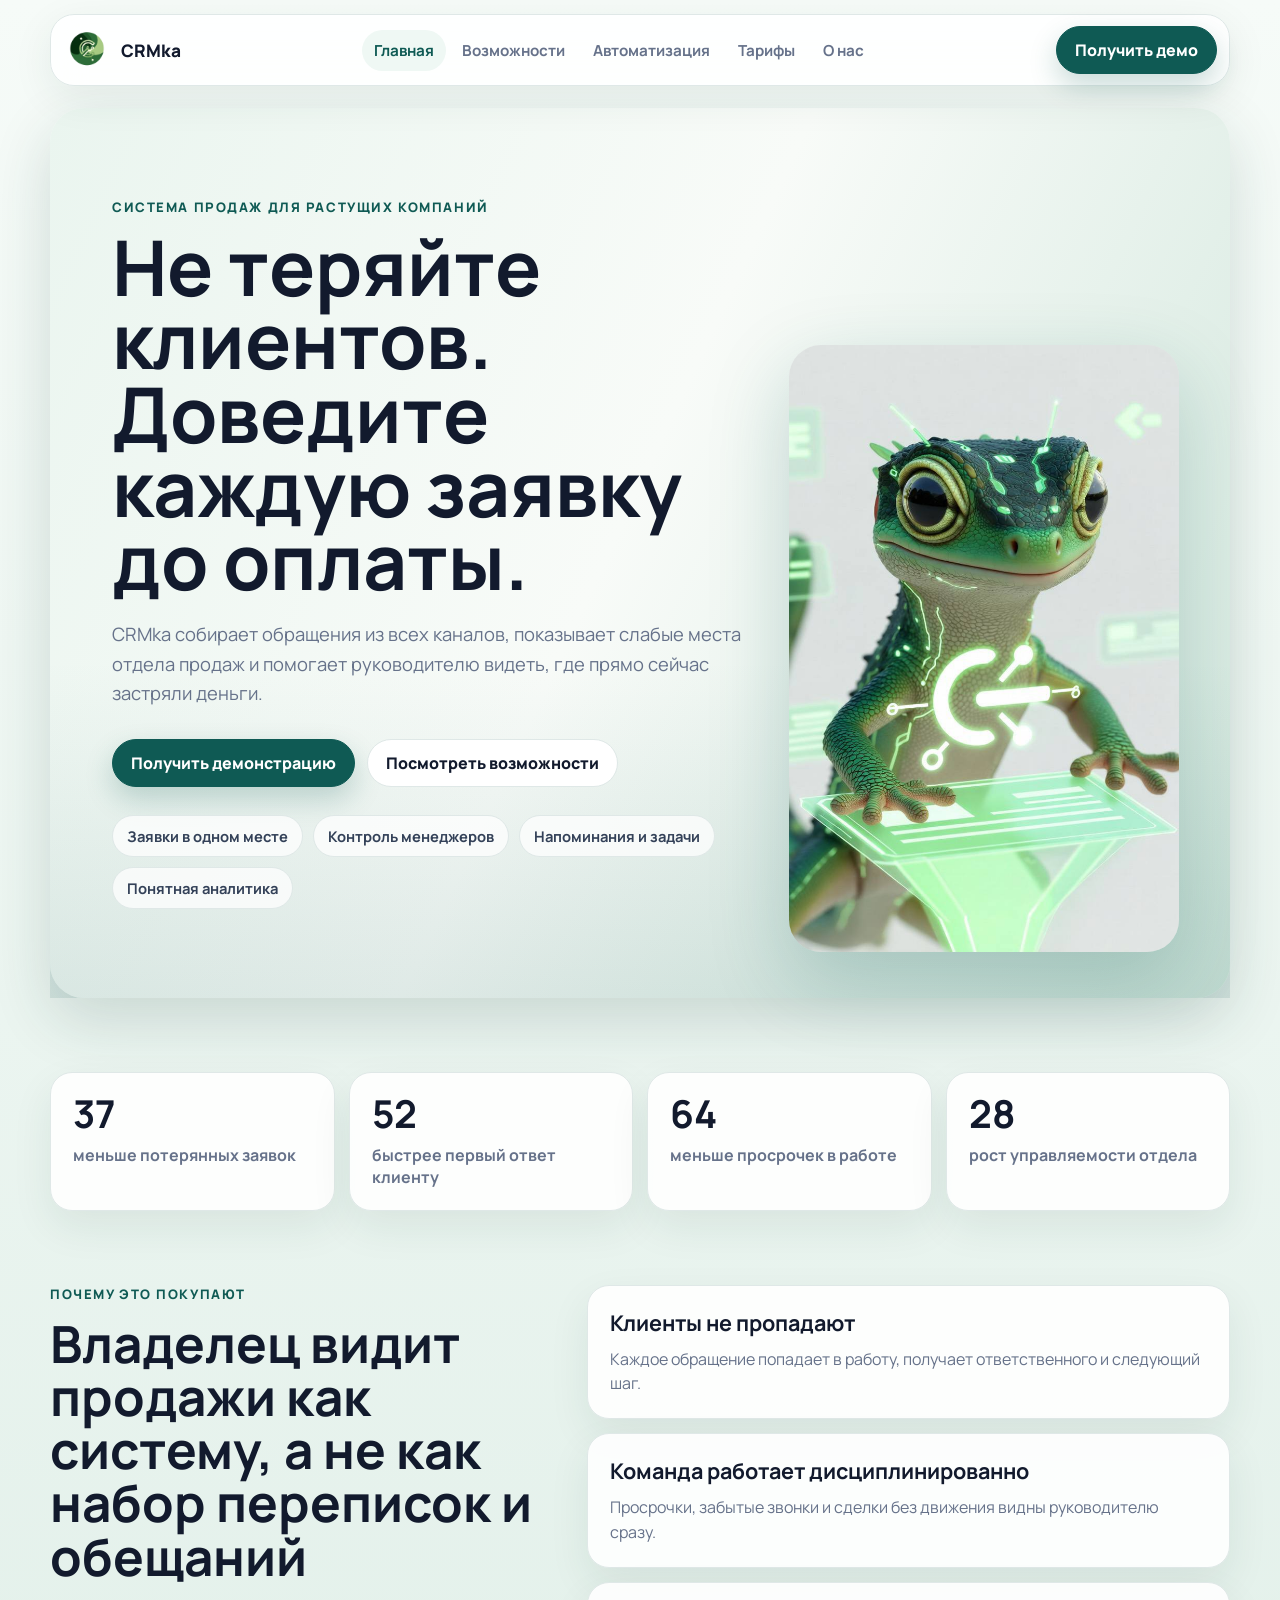
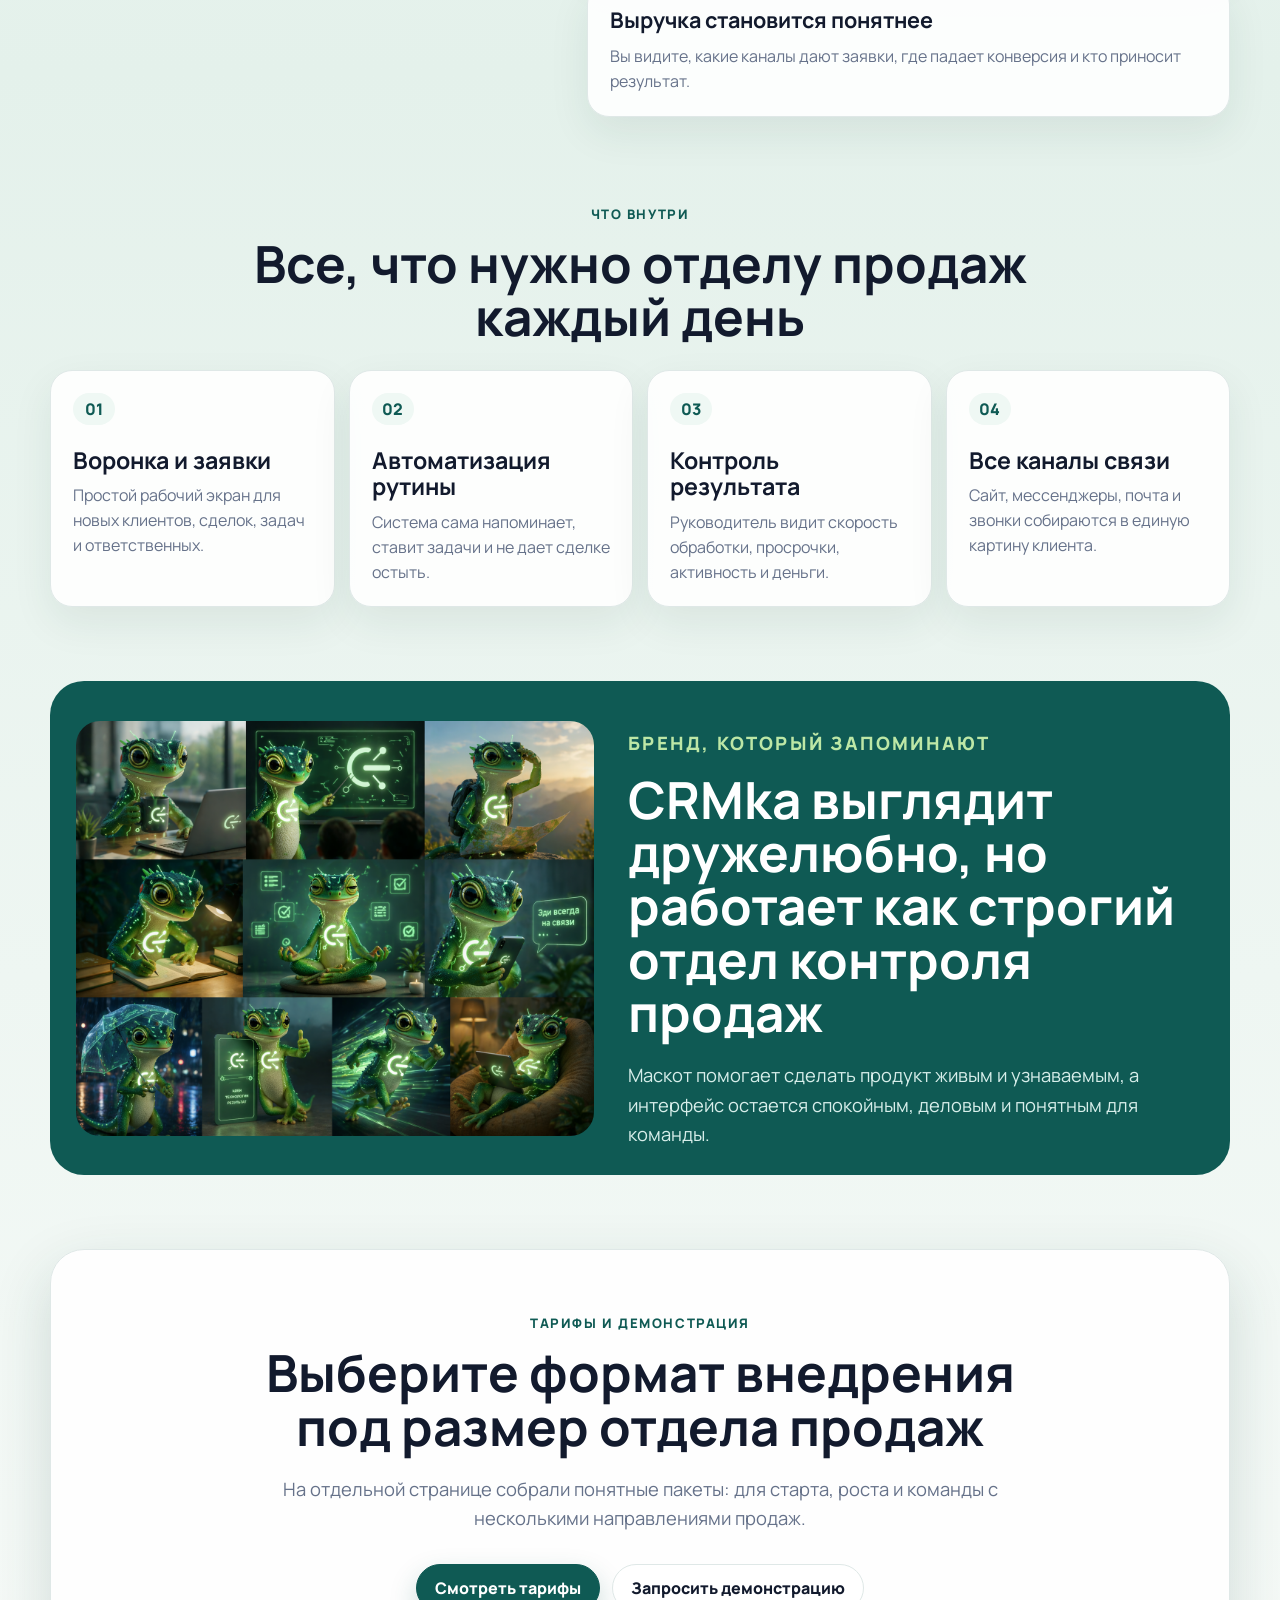
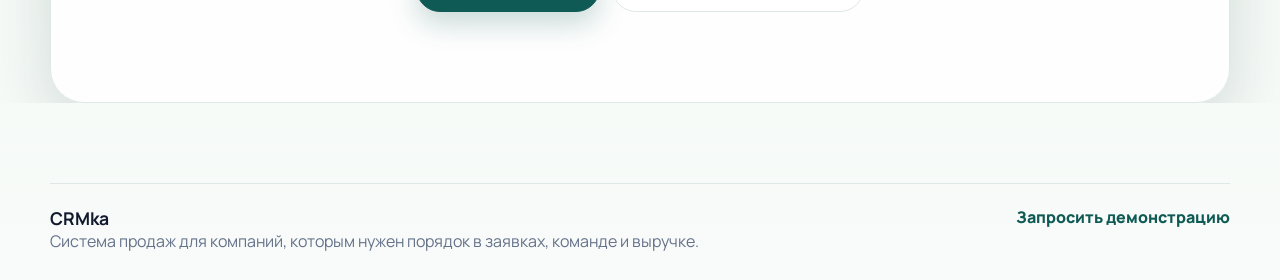
==== index.html @ f85ed43f "first commit" ====
<!doctype html>
<html lang="ru">
  <head>
    <meta charset="UTF-8" />
    <meta name="viewport" content="width=device-width, initial-scale=1.0" />
    <title>CRMka — система продаж, которая не дает терять клиентов</title>
    <meta name="description" content="Продающий сайт CRMka: заявки, воронка продаж, контроль менеджеров, автоматизация и аналитика для владельцев бизнеса." />
    <link rel="preconnect" href="https://fonts.googleapis.com" />
    <link rel="preconnect" href="https://fonts.gstatic.com" crossorigin />
    <link href="https://fonts.googleapis.com/css2?family=Manrope:wght@400;500;600;700;800&display=swap" rel="stylesheet" />
    <link rel="icon" href="favicon.ico" />
    <link rel="apple-touch-icon" href="apple-touch-icon.png" />
    <link rel="stylesheet" href="styles.css" />
  </head>
  <body>
    
<header class="site-header">
  <a class="brand" href="index.html" aria-label="CRMka">
    <img src="assets/logo-hq.png" alt="CRMka" />
    <span>CRMka</span>
  </a>
  <nav class="nav">
    <a class="active" href="index.html">Главная</a>
    <a class="" href="product.html">Возможности</a>
    <a class="" href="automation.html">Автоматизация</a>
    <a class="" href="prices.html">Тарифы</a>
    <a class="" href="about.html">О нас</a>
  </nav>
  <a class="header-cta" href="index.html#request">Получить демо</a>
</header>
    <main>
<section class="hero">
  <div class="hero-copy reveal">
    <p class="eyebrow">Система продаж для растущих компаний</p>
    <h1>Не теряйте клиентов. Доведите каждую заявку до оплаты.</h1>
    <p class="lead">CRMka собирает обращения из всех каналов, показывает слабые места отдела продаж и помогает руководителю видеть, где прямо сейчас застряли деньги.</p>
    <div class="hero-actions">
      <a class="btn primary" href="#request">Получить демонстрацию</a>
      <a class="btn" href="product.html">Посмотреть возможности</a>
    </div>
    <div class="hero-points">
      <span>Заявки в одном месте</span>
      <span>Контроль менеджеров</span>
      <span>Напоминания и задачи</span>
      <span>Понятная аналитика</span>
    </div>
  </div>
  <div class="hero-media reveal">
    <img class="mascot" src="assets/hero-mascot.jpg" alt="Маскот CRMka" />
  </div>
</section>

<section class="metrics reveal">
  <div><strong data-counter="37">0</strong><span>меньше потерянных заявок</span></div>
  <div><strong data-counter="52">0</strong><span>быстрее первый ответ клиенту</span></div>
  <div><strong data-counter="64">0</strong><span>меньше просрочек в работе</span></div>
  <div><strong data-counter="28">0</strong><span>рост управляемости отдела</span></div>
</section>

<section class="section split">
  <div class="section-title reveal">
    <p class="eyebrow">Почему это покупают</p>
    <h2>Владелец видит продажи как систему, а не как набор переписок и обещаний</h2>
  </div>
  <div class="benefit-list reveal">
    <article><b>Клиенты не пропадают</b><p>Каждое обращение попадает в работу, получает ответственного и следующий шаг.</p></article>
    <article><b>Команда работает дисциплинированно</b><p>Просрочки, забытые звонки и сделки без движения видны руководителю сразу.</p></article>
    <article><b>Выручка становится понятнее</b><p>Вы видите, какие каналы дают заявки, где падает конверсия и кто приносит результат.</p></article>
  </div>
</section>

<section class="section product-showcase">
  <div class="section-title center reveal">
    <p class="eyebrow">Что внутри</p>
    <h2>Все, что нужно отделу продаж каждый день</h2>
  </div>
  <div class="feature-grid">
    <a class="feature reveal" href="product.html"><span>01</span><h3>Воронка и заявки</h3><p>Простой рабочий экран для новых клиентов, сделок, задач и ответственных.</p></a>
    <a class="feature reveal" href="automation.html"><span>02</span><h3>Автоматизация рутины</h3><p>Система сама напоминает, ставит задачи и не дает сделке остыть.</p></a>
    <a class="feature reveal" href="product.html#control"><span>03</span><h3>Контроль результата</h3><p>Руководитель видит скорость обработки, просрочки, активность и деньги.</p></a>
    <a class="feature reveal" href="product.html#channels"><span>04</span><h3>Все каналы связи</h3><p>Сайт, мессенджеры, почта и звонки собираются в единую картину клиента.</p></a>
  </div>
</section>

<section class="section visual-band reveal">
  <img src="assets/mascot-grid-wide.png" alt="Маскот CRMka в разных сценариях" />
  <div>
    <p class="eyebrow">Бренд, который запоминают</p>
    <h2>CRMka выглядит дружелюбно, но работает как строгий отдел контроля продаж</h2>
    <p>Маскот помогает сделать продукт живым и узнаваемым, а интерфейс остается спокойным, деловым и понятным для команды.</p>
  </div>
</section>

<section class="section pricing-teaser" id="request">
  <div class="section-title center reveal">
    <p class="eyebrow">Тарифы и демонстрация</p>
    <h2>Выберите формат внедрения под размер отдела продаж</h2>
    <p class="section-lead">На отдельной странице собрали понятные пакеты: для старта, роста и команды с несколькими направлениями продаж.</p>
    <div class="hero-actions centered-actions">
      <a class="btn primary" href="prices.html">Смотреть тарифы</a>
      <a class="btn" href="mailto:demo@crmka.ru">Запросить демонстрацию</a>
    </div>
  </div>
</section></main>
    
<footer class="footer">
  <div>
    <strong>CRMka</strong>
    <span>Система продаж для компаний, которым нужен порядок в заявках, команде и выручке.</span>
  </div>
  <a href="index.html#request">Запросить демонстрацию</a>
</footer>
    <script src="script.js"></script>
  </body>
</html>
---- styles.css ----
:root {
  --ink: #121a2d;
  --muted: #66728a;
  --deep: #0f5a54;
  --deep-2: #174d49;
  --mint: #dcefe8;
  --mint-2: #eff8f4;
  --paper: #ffffff;
  --line: #dfe8e7;
  --green: #1fbf7a;
  --lime: #bde7a6;
  --amber: #ffb84d;
  --rose: #ffeff0;
  --shadow: 0 22px 60px rgba(27, 64, 58, 0.16);
}

* { box-sizing: border-box; }
html { scroll-behavior: smooth; }
body {
  margin: 0;
  font-family: "Manrope", sans-serif;
  color: var(--ink);
  background: linear-gradient(180deg, #f6fbf8 0%, #e4f1eb 48%, #f8fbf9 100%);
}

a { color: inherit; }

.site-header {
  position: sticky;
  top: 14px;
  z-index: 20;
  width: min(1180px, calc(100% - 32px));
  margin: 14px auto 0;
  min-height: 72px;
  display: flex;
  align-items: center;
  justify-content: space-between;
  gap: 18px;
  padding: 10px 12px;
  border: 1px solid var(--line);
  border-radius: 24px;
  background: rgba(255,255,255,.88);
  backdrop-filter: blur(16px);
  box-shadow: 0 12px 40px rgba(24, 60, 55, .08);
}

.brand {
  display: inline-flex;
  align-items: center;
  gap: 10px;
  text-decoration: none;
  font-weight: 800;
  font-size: 1.08rem;
}

.brand img {
  width: 48px;
  height: 48px;
  border-radius: 50%;
  object-fit: cover;
}

.nav {
  display: flex;
  gap: 4px;
  align-items: center;
}

.nav a {
  text-decoration: none;
  color: var(--muted);
  font-size: .95rem;
  font-weight: 700;
  padding: 10px 12px;
  border-radius: 999px;
}

.nav a:hover,
.nav a.active {
  color: var(--deep);
  background: var(--mint-2);
}

.header-cta,
.btn {
  display: inline-flex;
  min-height: 46px;
  align-items: center;
  justify-content: center;
  border-radius: 999px;
  padding: 12px 18px;
  text-decoration: none;
  font-weight: 800;
  border: 1px solid var(--line);
  background: var(--paper);
  transition: transform .18s ease, box-shadow .18s ease, background .18s ease;
}

.header-cta,
.btn.primary {
  background: var(--deep);
  color: #fff;
  border-color: var(--deep);
  box-shadow: 0 12px 28px rgba(15, 90, 84, .22);
}

.btn:hover,
.header-cta:hover { transform: translateY(-2px); }

main { overflow: hidden; }

.hero {
  position: relative;
  width: min(1180px, calc(100% - 32px));
  min-height: min(720px, calc(100vh - 120px));
  margin: 22px auto 0;
  padding: clamp(54px, 7vw, 92px) clamp(18px, 5vw, 62px);
  border-radius: 34px;
  background: linear-gradient(115deg, #eaf5ef 0%, #f8fbf8 48%, #d2e7dd 100%);
  box-shadow: var(--shadow);
  display: flex;
  align-items: center;
}

.hero::after {
  content: "";
  position: absolute;
  inset: auto 0 0 0;
  height: 38%;
  background: linear-gradient(0deg, rgba(15,90,84,.11), transparent);
  pointer-events: none;
}

.hero-copy {
  position: relative;
  z-index: 2;
  max-width: 650px;
}

.eyebrow {
  margin: 0 0 14px;
  color: var(--deep);
  font-size: .82rem;
  font-weight: 800;
  letter-spacing: .12em;
  text-transform: uppercase;
}

h1,
h2,
h3,
h4,
p { margin: 0; }

h1 {
  font-size: clamp(2.7rem, 6vw, 5.7rem);
  line-height: .96;
  letter-spacing: 0;
  max-width: 900px;
}

.lead,
.page-hero p,
.visual-band p,
.cta-panel p,
.section-lead {
  margin-top: 22px;
  color: var(--muted);
  font-size: 1.15rem;
  line-height: 1.6;
}

.hero-actions {
  margin-top: 30px;
  display: flex;
  gap: 12px;
  flex-wrap: wrap;
}

.hero-points {
  margin-top: 28px;
  display: flex;
  gap: 10px;
  flex-wrap: wrap;
}

.hero-points span,
.channels span {
  border-radius: 999px;
  border: 1px solid var(--line);
  background: rgba(255,255,255,.74);
  padding: 10px 14px;
  color: #334158;
  font-weight: 700;
  font-size: .92rem;
}

.hero-media {
  position: absolute;
  right: clamp(18px, 4vw, 70px);
  bottom: clamp(18px, 4vw, 46px);
  width: min(36vw, 390px);
  z-index: 1;
}

.mascot {
  width: 100%;
  display: block;
  aspect-ratio: 9 / 14;
  border-radius: 32px;
  object-fit: cover;
  object-position: center top;
  box-shadow: 0 28px 80px rgba(15, 90, 84, .22);
}

.section,
.metrics {
  width: min(1180px, calc(100% - 32px));
  margin: 74px auto 0;
}

.metrics {
  display: grid;
  grid-template-columns: repeat(4, minmax(0, 1fr));
  gap: 14px;
}

.metrics div,
.feature,
.price,
.benefit-list article,
.channels-panel {
  background: rgba(255,255,255,.9);
  border: 1px solid var(--line);
  border-radius: 22px;
  box-shadow: 0 16px 40px rgba(24, 60, 55, .08);
}

.metrics div { padding: 22px; }
.metrics strong { display: block; font-size: 2.4rem; line-height: 1; }
.metrics span { display: block; margin-top: 10px; color: var(--muted); font-weight: 700; }

.split {
  display: grid;
  grid-template-columns: .88fr 1.12fr;
  gap: 32px;
  align-items: start;
}

.section-title h2,
.cta-panel h2,
.page-hero h1,
.visual-band h2 {
  font-size: clamp(2rem, 4vw, 4rem);
  line-height: 1.04;
  letter-spacing: 0;
}

.center { text-align: center; max-width: 830px; margin: 0 auto 26px; }

.benefit-list { display: grid; gap: 14px; }
.benefit-list article { padding: 22px; }
.benefit-list b { font-size: 1.35rem; }
.benefit-list p,
.feature p,
.price p { margin-top: 10px; color: var(--muted); line-height: 1.56; }

.product-showcase { margin-top: 88px; }
.feature-grid {
  display: grid;
  grid-template-columns: repeat(4, minmax(0, 1fr));
  gap: 14px;
}

.feature {
  min-height: 230px;
  padding: 22px;
  text-decoration: none;
  color: var(--ink);
}

.feature span {
  display: inline-flex;
  min-width: 42px;
  height: 32px;
  align-items: center;
  justify-content: center;
  border-radius: 999px;
  background: var(--mint-2);
  color: var(--deep);
  font-weight: 800;
}

.feature h3 { margin-top: 22px; font-size: 1.45rem; line-height: 1.14; }

.visual-band {
  display: grid;
  grid-template-columns: .9fr 1fr;
  gap: 34px;
  align-items: center;
  padding: 26px;
  border-radius: 34px;
  background: var(--deep);
  color: #fff;
}

.visual-band img {
  width: 100%;
  border-radius: 24px;
  display: block;
}

.visual-band .eyebrow { color: var(--lime); }
.visual-band p { color: #d7eeea; }
.visual-band .btn { margin-top: 26px; }
.btn.light {
  background: #fff;
  color: var(--deep);
  border-color: #fff;
  box-shadow: none;
}

.price-grid {
  display: grid;
  grid-template-columns: repeat(3, minmax(0, 1fr));
  gap: 14px;
}

.price { padding: 24px; }
.price.main { border-color: var(--deep); box-shadow: 0 24px 64px rgba(15,90,84,.18); }
.price h3 { font-size: 1.8rem; }
.price strong { display: block; margin-top: 8px; color: var(--deep); }
.price ul {
  margin: 18px 0 0;
  padding: 0;
  list-style: none;
  display: grid;
  gap: 9px;
}
.price li {
  position: relative;
  padding-left: 24px;
  color: #334158;
  font-weight: 700;
}
.price li::before {
  content: "";
  position: absolute;
  left: 0;
  top: .55em;
  width: 10px;
  height: 10px;
  border-radius: 50%;
  background: var(--green);
}
.price .btn { margin-top: 22px; width: 100%; }

.page-hero {
  width: min(1180px, calc(100% - 32px));
  margin: 34px auto 0;
  padding: clamp(54px, 8vw, 100px) clamp(20px, 6vw, 74px);
  border-radius: 34px;
  background: linear-gradient(115deg, #f7fbf8 0%, #e6f3ed 100%);
  box-shadow: var(--shadow);
}

.page-hero h1 { max-width: 980px; }
.page-hero p { max-width: 760px; }
.about-hero {
  display: grid;
  grid-template-columns: 1.08fr .92fr;
  gap: 34px;
  align-items: center;
}
.about-hero img {
  width: 100%;
  border-radius: 26px;
  display: block;
}
.compact { grid-template-columns: repeat(2, minmax(0, 1fr)); }
.compact .feature { min-height: 220px; }

.channels {
  display: flex;
  flex-wrap: wrap;
  gap: 12px;
  justify-content: center;
}

.channels-panel {
  padding: clamp(26px, 5vw, 56px);
}

.pricing-teaser {
  padding: clamp(28px, 5vw, 64px);
  border-radius: 34px;
  background: rgba(255,255,255,.9);
  border: 1px solid var(--line);
  box-shadow: var(--shadow);
}

.centered-actions {
  justify-content: center;
}

.mascot-gallery {
  display: grid;
  grid-template-columns: 1.15fr .85fr;
  gap: 14px;
}

.mascot-gallery img {
  width: 100%;
  height: 100%;
  max-height: 520px;
  object-fit: cover;
  border-radius: 28px;
  display: block;
  box-shadow: var(--shadow);
}

.cta-panel {
  padding: clamp(30px, 6vw, 72px);
  border-radius: 34px;
  background: #fff;
  border: 1px solid var(--line);
  box-shadow: var(--shadow);
  text-align: center;
}

.cta-panel p { max-width: 760px; margin-left: auto; margin-right: auto; }
.cta-panel .btn { margin-top: 26px; }

.footer {
  width: min(1180px, calc(100% - 32px));
  margin: 80px auto 28px;
  padding-top: 22px;
  border-top: 1px solid var(--line);
  display: flex;
  justify-content: space-between;
  gap: 20px;
  color: var(--muted);
}

.footer strong { display: block; color: var(--ink); font-size: 1.1rem; }
.footer a { color: var(--deep); font-weight: 800; text-decoration: none; }

.reveal { opacity: 0; transform: translateY(18px); transition: opacity .55s ease, transform .55s ease; }
.reveal.visible { opacity: 1; transform: translateY(0); }

@media (max-width: 980px) {
  .site-header { align-items: flex-start; flex-wrap: wrap; }
  .nav { order: 3; width: 100%; overflow-x: auto; padding-bottom: 2px; }
  .nav a { white-space: nowrap; }
  .header-cta { margin-left: auto; }
  .hero { min-height: auto; padding-bottom: 460px; }
  .hero-media { width: min(70vw, 360px); right: 50%; transform: translateX(50%); bottom: 28px; }
  .metrics, .feature-grid, .price-grid, .compact { grid-template-columns: repeat(2, minmax(0, 1fr)); }
  .split, .visual-band, .about-hero, .mascot-gallery { grid-template-columns: 1fr; }
}

@media (max-width: 620px) {
  .site-header { width: calc(100% - 20px); top: 8px; margin-top: 8px; border-radius: 18px; }
  .brand span { display: none; }
  .header-cta { min-height: 40px; padding: 9px 12px; font-size: .88rem; }
  .hero, .section, .metrics, .page-hero, .footer { width: calc(100% - 20px); }
  .hero { margin-top: 12px; border-radius: 24px; padding: 38px 18px 430px; }
  h1 { font-size: 2.8rem; }
  .hero-media { width: min(78vw, 310px); right: 50%; transform: translateX(50%); bottom: 22px; }
  .metrics, .feature-grid, .price-grid, .compact { grid-template-columns: 1fr; }
  .section { margin-top: 54px; }
  .feature { min-height: auto; }
  .visual-band, .cta-panel, .page-hero, .pricing-teaser { border-radius: 24px; }
  .footer { flex-direction: column; }
}
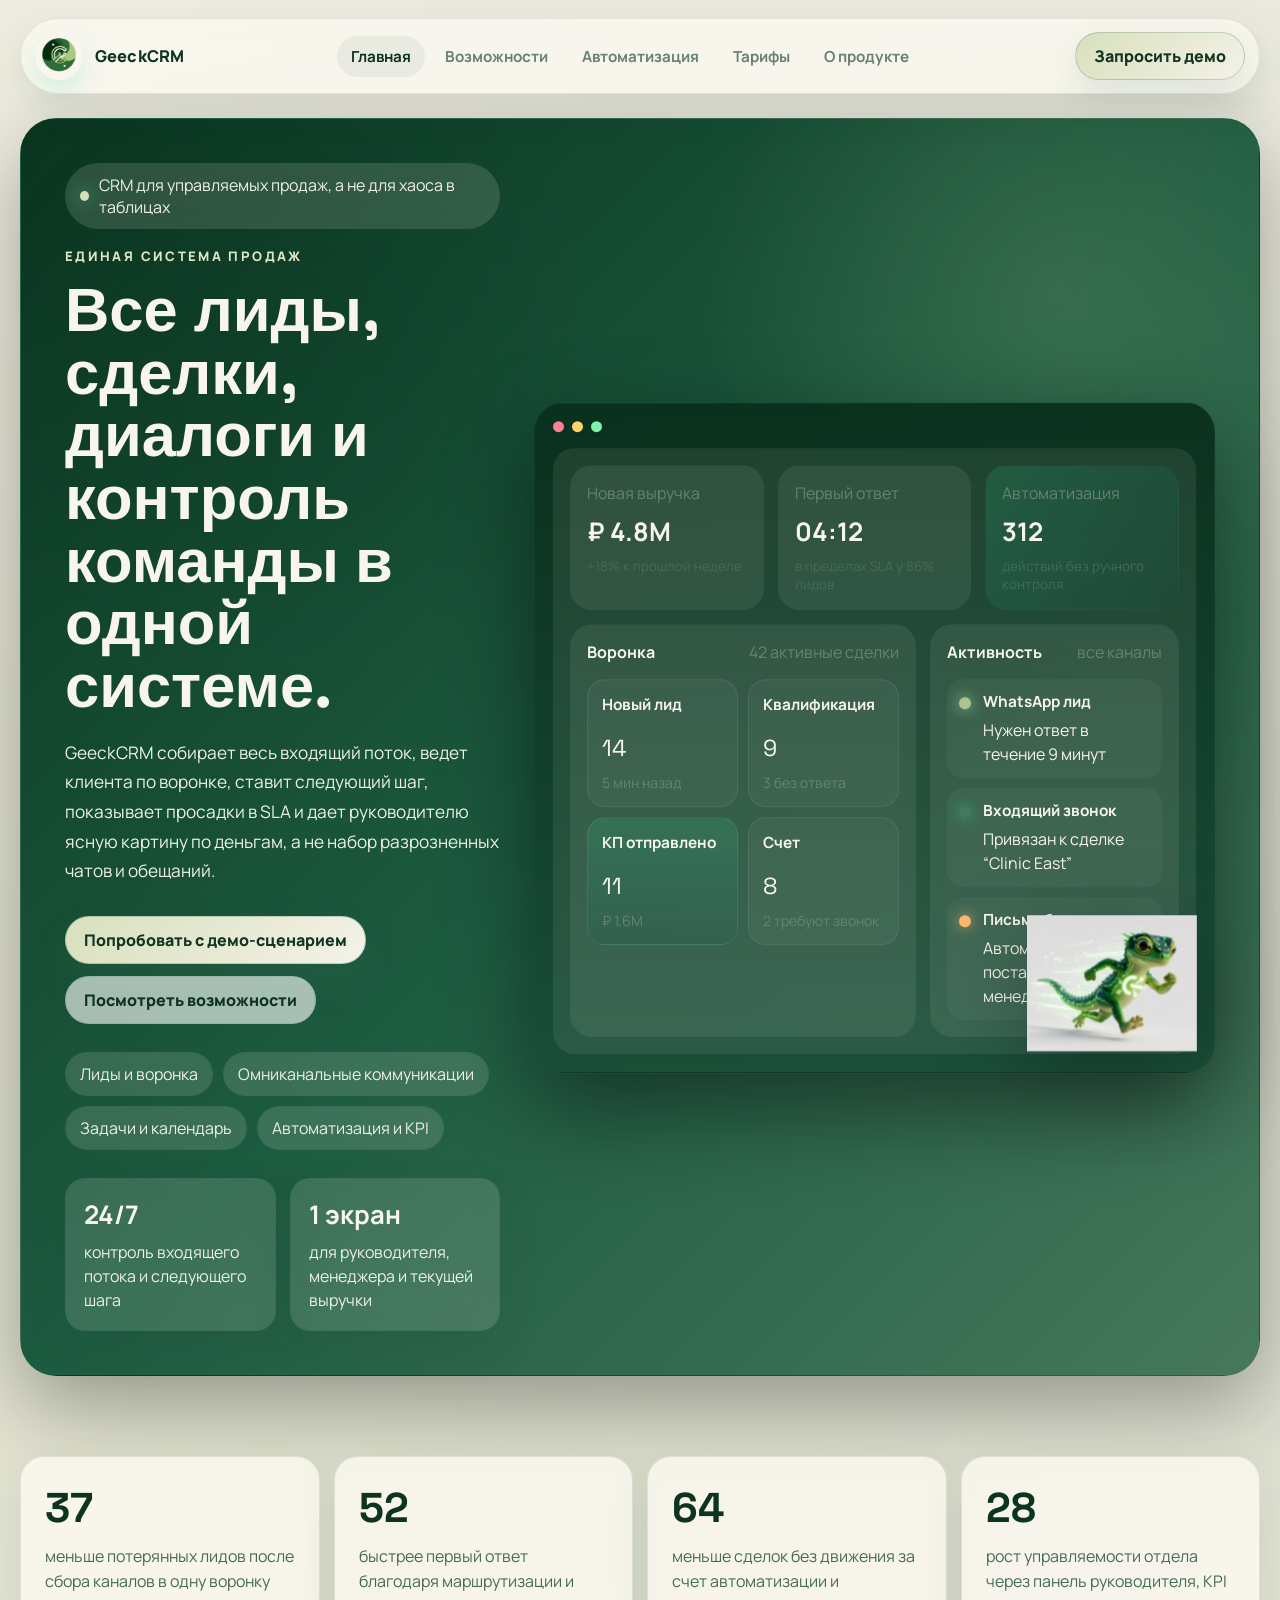
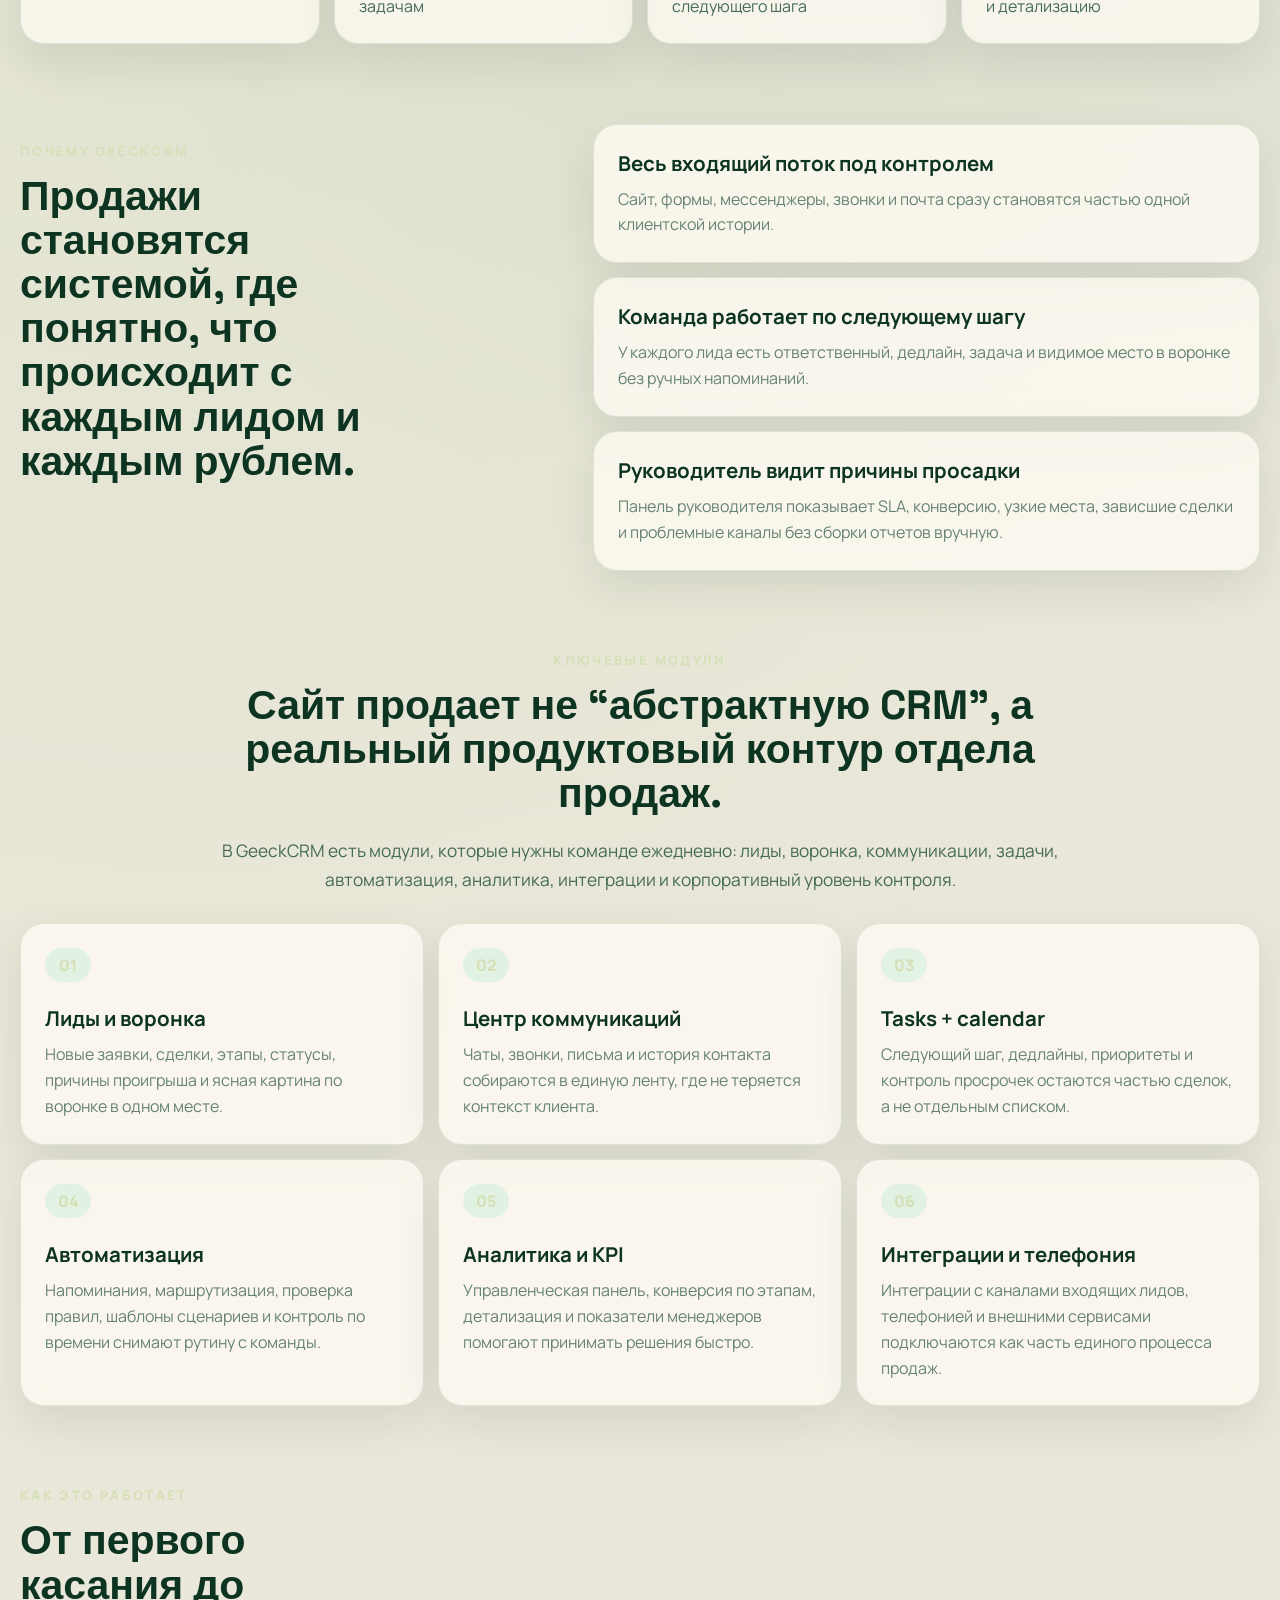
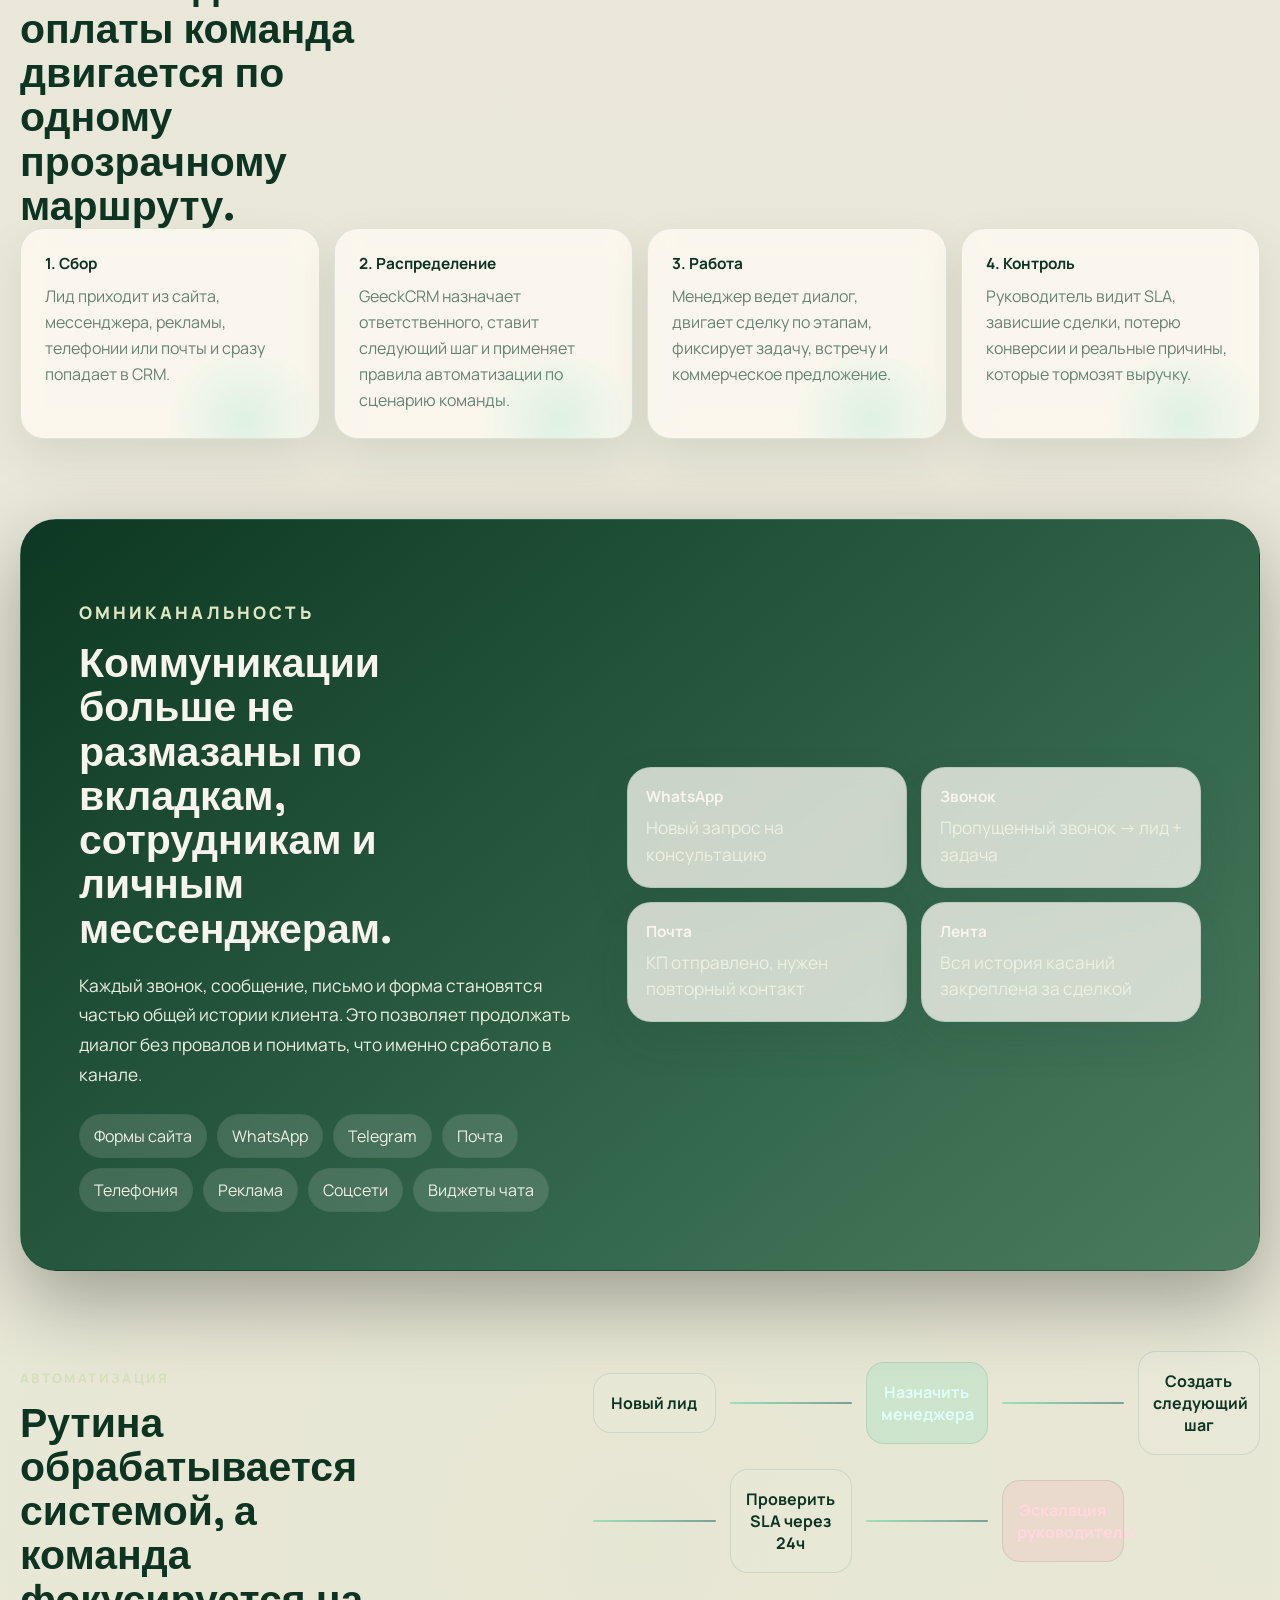
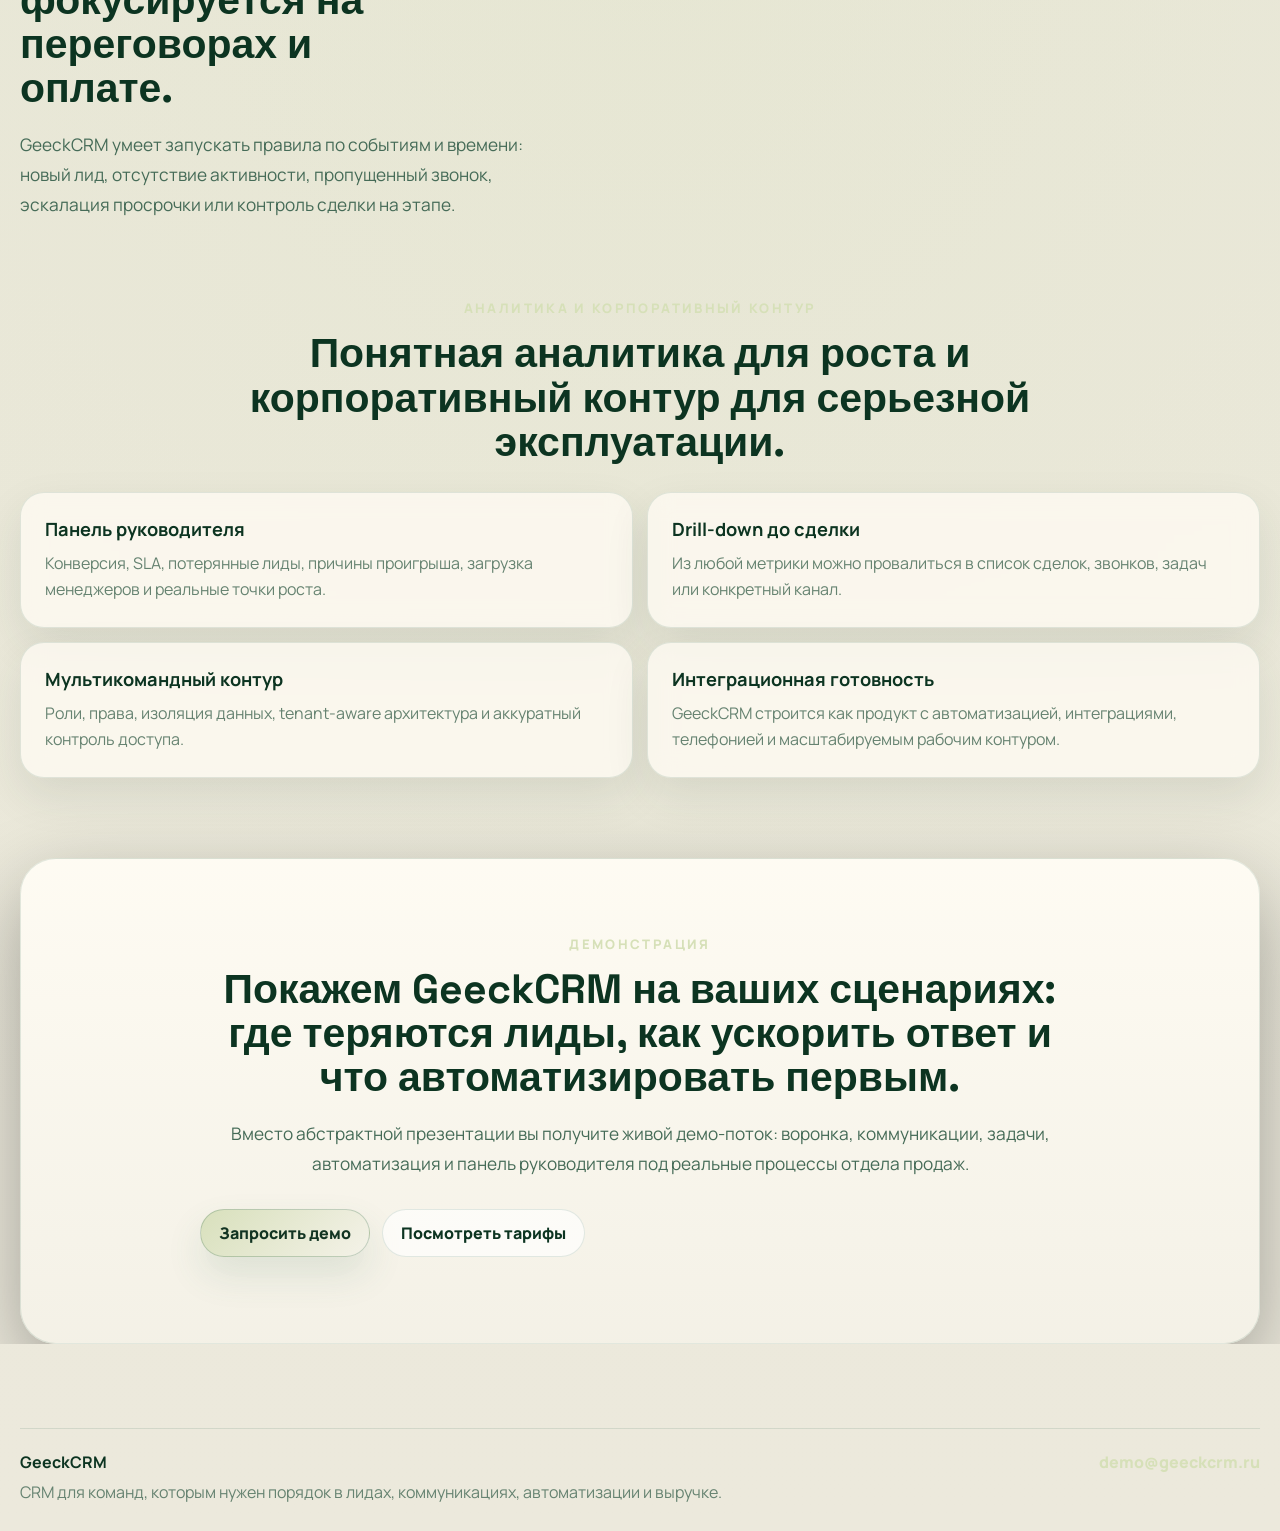
==== commit d2108b18: "Fix GeeckCRM layout and branding" ====
--- a/index.html
+++ b/index.html
@@ -3,113 +3,393 @@
   <head>
     <meta charset="UTF-8" />
     <meta name="viewport" content="width=device-width, initial-scale=1.0" />
-    <title>CRMka — система продаж, которая не дает терять клиентов</title>
-    <meta name="description" content="Продающий сайт CRMka: заявки, воронка продаж, контроль менеджеров, автоматизация и аналитика для владельцев бизнеса." />
+    <title>GeeckCRM — CRM для команд, которым нужен контроль всей выручки</title>
+    <meta
+      name="description"
+      content="GeeckCRM объединяет лиды, сделки, коммуникации, автоматизацию, аналитику и контроль команды в одной системе продаж."
+    />
     <link rel="preconnect" href="https://fonts.googleapis.com" />
     <link rel="preconnect" href="https://fonts.gstatic.com" crossorigin />
-    <link href="https://fonts.googleapis.com/css2?family=Manrope:wght@400;500;600;700;800&display=swap" rel="stylesheet" />
+    <link
+      href="https://fonts.googleapis.com/css2?family=Manrope:wght@400;500;600;700;800&family=Space+Grotesk:wght@500;700&display=swap"
+      rel="stylesheet"
+    />
     <link rel="icon" href="favicon.ico" />
     <link rel="apple-touch-icon" href="apple-touch-icon.png" />
     <link rel="stylesheet" href="styles.css" />
   </head>
   <body>
-    
-<header class="site-header">
-  <a class="brand" href="index.html" aria-label="CRMka">
-    <img src="assets/logo-hq.png" alt="CRMka" />
-    <span>CRMka</span>
-  </a>
-  <nav class="nav">
-    <a class="active" href="index.html">Главная</a>
-    <a class="" href="product.html">Возможности</a>
-    <a class="" href="automation.html">Автоматизация</a>
-    <a class="" href="prices.html">Тарифы</a>
-    <a class="" href="about.html">О нас</a>
-  </nav>
-  <a class="header-cta" href="index.html#request">Получить демо</a>
-</header>
-    <main>
-<section class="hero">
-  <div class="hero-copy reveal">
-    <p class="eyebrow">Система продаж для растущих компаний</p>
-    <h1>Не теряйте клиентов. Доведите каждую заявку до оплаты.</h1>
-    <p class="lead">CRMka собирает обращения из всех каналов, показывает слабые места отдела продаж и помогает руководителю видеть, где прямо сейчас застряли деньги.</p>
-    <div class="hero-actions">
-      <a class="btn primary" href="#request">Получить демонстрацию</a>
-      <a class="btn" href="product.html">Посмотреть возможности</a>
+    <div class="page-shell">
+      <header class="site-header">
+        <a class="brand" href="index.html" aria-label="GeeckCRM">
+          <img src="assets/logo-hq.png" alt="GeeckCRM" />
+          <span>GeeckCRM</span>
+        </a>
+        <nav class="nav">
+          <a class="active" href="index.html">Главная</a>
+          <a href="product.html">Возможности</a>
+          <a href="automation.html">Автоматизация</a>
+          <a href="prices.html">Тарифы</a>
+          <a href="about.html">О продукте</a>
+        </nav>
+        <a class="header-cta" href="#request">Запросить демо</a>
+      </header>
+
+      <main>
+        <section class="hero hero-premium">
+          <div class="hero-copy reveal">
+            <div class="hero-badge">
+              <span class="status-dot"></span>
+              CRM для управляемых продаж, а не для хаоса в таблицах
+            </div>
+            <p class="eyebrow">Единая система продаж</p>
+            <h1>Все лиды, сделки, диалоги и контроль команды в одной системе.</h1>
+            <p class="lead">
+              GeeckCRM собирает весь входящий поток, ведет клиента по воронке, ставит
+              следующий шаг, показывает просадки в SLA и дает руководителю ясную
+              картину по деньгам, а не набор разрозненных чатов и обещаний.
+            </p>
+            <div class="hero-actions">
+              <a class="btn primary" href="#request">Попробовать с демо-сценарием</a>
+              <a class="btn" href="product.html">Посмотреть возможности</a>
+            </div>
+            <div class="hero-points">
+              <span>Лиды и воронка</span>
+              <span>Омниканальные коммуникации</span>
+              <span>Задачи и календарь</span>
+              <span>Автоматизация и KPI</span>
+            </div>
+            <div class="hero-proof">
+              <div class="proof-card">
+                <strong>24/7</strong>
+                <span>контроль входящего потока и следующего шага</span>
+              </div>
+              <div class="proof-card">
+                <strong>1 экран</strong>
+                <span>для руководителя, менеджера и текущей выручки</span>
+              </div>
+            </div>
+          </div>
+
+          <div class="hero-visual reveal">
+            <div class="app-window float-card" data-float="18">
+              <div class="window-bar">
+                <span></span><span></span><span></span>
+              </div>
+              <div class="window-layout">
+                <aside class="sidebar-mini">
+                  <div class="sidebar-brand">GeeckCRM</div>
+                  <div class="sidebar-item active">Обзор</div>
+                  <div class="sidebar-item">Лиды</div>
+                  <div class="sidebar-item">Воронка</div>
+                  <div class="sidebar-item">Задачи</div>
+                  <div class="sidebar-item">Аналитика</div>
+                  <div class="sidebar-item">Интеграции</div>
+                </aside>
+                <div class="dashboard-scene">
+                  <div class="scene-top">
+                    <div class="stat-panel">
+                      <span>Новая выручка</span>
+                      <strong>₽ 4.8M</strong>
+                      <small>+18% к прошлой неделе</small>
+                    </div>
+                    <div class="stat-panel">
+                      <span>Первый ответ</span>
+                      <strong>04:12</strong>
+                      <small>в пределах SLA у 86% лидов</small>
+                    </div>
+                    <div class="stat-panel accent">
+                      <span>Автоматизация</span>
+                      <strong>312</strong>
+                      <small>действий без ручного контроля</small>
+                    </div>
+                  </div>
+                  <div class="scene-grid">
+                    <div class="pipeline-preview">
+                      <div class="panel-heading">
+                        <strong>Воронка</strong>
+                        <span>42 активные сделки</span>
+                      </div>
+                      <div class="pipeline-columns">
+                        <div class="pipeline-column">
+                          <b>Новый лид</b>
+                          <span>14</span>
+                          <i>5 мин назад</i>
+                        </div>
+                        <div class="pipeline-column">
+                          <b>Квалификация</b>
+                          <span>9</span>
+                          <i>3 без ответа</i>
+                        </div>
+                        <div class="pipeline-column highlight">
+                          <b>КП отправлено</b>
+                          <span>11</span>
+                          <i>₽ 1.6M</i>
+                        </div>
+                        <div class="pipeline-column">
+                          <b>Счет</b>
+                          <span>8</span>
+                          <i>2 требуют звонок</i>
+                        </div>
+                      </div>
+                    </div>
+                    <div class="activity-panel">
+                      <div class="panel-heading">
+                        <strong>Активность</strong>
+                        <span>все каналы</span>
+                      </div>
+                      <div class="activity-list">
+                        <div class="activity-item">
+                          <span class="channel-mark whatsapp"></span>
+                          <div>
+                            <b>WhatsApp лид</b>
+                            <p>Нужен ответ в течение 9 минут</p>
+                          </div>
+                        </div>
+                        <div class="activity-item">
+                          <span class="channel-mark telegram"></span>
+                          <div>
+                            <b>Входящий звонок</b>
+                            <p>Привязан к сделке “Clinic East”</p>
+                          </div>
+                        </div>
+                        <div class="activity-item">
+                          <span class="channel-mark mail"></span>
+                          <div>
+                            <b>Письмо без ответа</b>
+                            <p>Автоматизация поставила задачу менеджеру</p>
+                          </div>
+                        </div>
+                      </div>
+                    </div>
+                  </div>
+                </div>
+              </div>
+            </div>
+
+            <img class="hero-mascot-figure float-card" data-float="14" src="assets/mascot-run.png" alt="Маскот GeeckCRM" />
+          </div>
+        </section>
+
+        <section class="metrics reveal">
+          <div>
+            <strong data-counter="37">0</strong>
+            <span>меньше потерянных лидов после сбора каналов в одну воронку</span>
+          </div>
+          <div>
+            <strong data-counter="52">0</strong>
+            <span>быстрее первый ответ благодаря маршрутизации и задачам</span>
+          </div>
+          <div>
+            <strong data-counter="64">0</strong>
+            <span>меньше сделок без движения за счет автоматизации и следующего шага</span>
+          </div>
+          <div>
+            <strong data-counter="28">0</strong>
+            <span>рост управляемости отдела через панель руководителя, KPI и детализацию</span>
+          </div>
+        </section>
+
+        <section class="section split section-emphasis">
+          <div class="section-title reveal">
+            <p class="eyebrow">Почему GeeckCRM</p>
+            <h2>Продажи становятся системой, где понятно, что происходит с каждым лидом и каждым рублем.</h2>
+          </div>
+          <div class="benefit-list reveal">
+            <article>
+              <b>Весь входящий поток под контролем</b>
+              <p>Сайт, формы, мессенджеры, звонки и почта сразу становятся частью одной клиентской истории.</p>
+            </article>
+            <article>
+              <b>Команда работает по следующему шагу</b>
+              <p>У каждого лида есть ответственный, дедлайн, задача и видимое место в воронке без ручных напоминаний.</p>
+            </article>
+            <article>
+              <b>Руководитель видит причины просадки</b>
+              <p>Панель руководителя показывает SLA, конверсию, узкие места, зависшие сделки и проблемные каналы без сборки отчетов вручную.</p>
+            </article>
+          </div>
+        </section>
+
+        <section class="section">
+          <div class="section-title center reveal">
+            <p class="eyebrow">Ключевые модули</p>
+            <h2>Сайт продает не “абстрактную CRM”, а реальный продуктовый контур отдела продаж.</h2>
+            <p class="section-lead">
+              В GeeckCRM есть модули, которые нужны команде ежедневно: лиды, воронка, коммуникации,
+              задачи, автоматизация, аналитика, интеграции и корпоративный уровень контроля.
+            </p>
+          </div>
+          <div class="feature-grid product-grid-strong">
+            <article class="feature reveal">
+              <span>01</span>
+              <h3>Лиды и воронка</h3>
+              <p>Новые заявки, сделки, этапы, статусы, причины проигрыша и ясная картина по воронке в одном месте.</p>
+            </article>
+            <article class="feature reveal">
+              <span>02</span>
+              <h3>Центр коммуникаций</h3>
+              <p>Чаты, звонки, письма и история контакта собираются в единую ленту, где не теряется контекст клиента.</p>
+            </article>
+            <article class="feature reveal">
+              <span>03</span>
+              <h3>Tasks + calendar</h3>
+              <p>Следующий шаг, дедлайны, приоритеты и контроль просрочек остаются частью сделок, а не отдельным списком.</p>
+            </article>
+            <article class="feature reveal">
+              <span>04</span>
+              <h3>Автоматизация</h3>
+              <p>Напоминания, маршрутизация, проверка правил, шаблоны сценариев и контроль по времени снимают рутину с команды.</p>
+            </article>
+            <article class="feature reveal">
+              <span>05</span>
+              <h3>Аналитика и KPI</h3>
+              <p>Управленческая панель, конверсия по этапам, детализация и показатели менеджеров помогают принимать решения быстро.</p>
+            </article>
+            <article class="feature reveal">
+              <span>06</span>
+              <h3>Интеграции и телефония</h3>
+              <p>Интеграции с каналами входящих лидов, телефонией и внешними сервисами подключаются как часть единого процесса продаж.</p>
+            </article>
+          </div>
+        </section>
+
+        <section class="section workflow-section">
+          <div class="section-title reveal">
+            <p class="eyebrow">Как это работает</p>
+            <h2>От первого касания до оплаты команда двигается по одному прозрачному маршруту.</h2>
+          </div>
+          <div class="workflow-grid">
+            <article class="workflow-step reveal">
+              <strong>1. Сбор</strong>
+              <p>Лид приходит из сайта, мессенджера, рекламы, телефонии или почты и сразу попадает в CRM.</p>
+            </article>
+            <article class="workflow-step reveal">
+              <strong>2. Распределение</strong>
+              <p>GeeckCRM назначает ответственного, ставит следующий шаг и применяет правила автоматизации по сценарию команды.</p>
+            </article>
+            <article class="workflow-step reveal">
+              <strong>3. Работа</strong>
+              <p>Менеджер ведет диалог, двигает сделку по этапам, фиксирует задачу, встречу и коммерческое предложение.</p>
+            </article>
+            <article class="workflow-step reveal">
+              <strong>4. Контроль</strong>
+              <p>Руководитель видит SLA, зависшие сделки, потерю конверсии и реальные причины, которые тормозят выручку.</p>
+            </article>
+          </div>
+        </section>
+
+        <section class="section visual-band premium-band reveal" id="channels">
+          <div class="band-copy">
+            <p class="eyebrow">Омниканальность</p>
+            <h2>Коммуникации больше не размазаны по вкладкам, сотрудникам и личным мессенджерам.</h2>
+            <p>
+              Каждый звонок, сообщение, письмо и форма становятся частью общей истории клиента. Это
+              позволяет продолжать диалог без провалов и понимать, что именно сработало в канале.
+            </p>
+            <div class="channels">
+              <span>Формы сайта</span>
+              <span>WhatsApp</span>
+              <span>Telegram</span>
+              <span>Почта</span>
+              <span>Телефония</span>
+              <span>Реклама</span>
+              <span>Соцсети</span>
+              <span>Виджеты чата</span>
+            </div>
+          </div>
+          <div class="conversation-cloud">
+            <div class="message-card">
+              <b>WhatsApp</b>
+              <p>Новый запрос на консультацию</p>
+            </div>
+            <div class="message-card">
+              <b>Звонок</b>
+              <p>Пропущенный звонок → лид + задача</p>
+            </div>
+            <div class="message-card">
+              <b>Почта</b>
+              <p>КП отправлено, нужен повторный контакт</p>
+            </div>
+            <div class="message-card">
+              <b>Лента</b>
+              <p>Вся история касаний закреплена за сделкой</p>
+            </div>
+          </div>
+        </section>
+
+        <section class="section split section-spotlight">
+          <div class="section-title reveal">
+            <p class="eyebrow">Автоматизация</p>
+            <h2>Рутина обрабатывается системой, а команда фокусируется на переговорах и оплате.</h2>
+            <p class="section-lead">
+              GeeckCRM умеет запускать правила по событиям и времени: новый лид, отсутствие активности,
+              пропущенный звонок, эскалация просрочки или контроль сделки на этапе.
+            </p>
+          </div>
+          <div class="automation-flow reveal">
+            <div class="flow-node">Новый лид</div>
+            <div class="flow-arrow"></div>
+            <div class="flow-node accent">Назначить менеджера</div>
+            <div class="flow-arrow"></div>
+            <div class="flow-node">Создать следующий шаг</div>
+            <div class="flow-arrow"></div>
+            <div class="flow-node">Проверить SLA через 24ч</div>
+            <div class="flow-arrow"></div>
+            <div class="flow-node risk">Эскалация руководителю</div>
+          </div>
+        </section>
+
+        <section class="section analytics-shell">
+          <div class="section-title center reveal">
+            <p class="eyebrow">Аналитика и корпоративный контур</p>
+            <h2>Понятная аналитика для роста и корпоративный контур для серьезной эксплуатации.</h2>
+          </div>
+          <div class="analytics-grid">
+            <article class="analytics-card reveal">
+              <strong>Панель руководителя</strong>
+              <p>Конверсия, SLA, потерянные лиды, причины проигрыша, загрузка менеджеров и реальные точки роста.</p>
+            </article>
+            <article class="analytics-card reveal">
+              <strong>Drill-down до сделки</strong>
+              <p>Из любой метрики можно провалиться в список сделок, звонков, задач или конкретный канал.</p>
+            </article>
+            <article class="analytics-card reveal">
+              <strong>Мультикомандный контур</strong>
+              <p>Роли, права, изоляция данных, tenant-aware архитектура и аккуратный контроль доступа.</p>
+            </article>
+            <article class="analytics-card reveal">
+              <strong>Интеграционная готовность</strong>
+              <p>GeeckCRM строится как продукт с автоматизацией, интеграциями, телефонией и масштабируемым рабочим контуром.</p>
+            </article>
+          </div>
+        </section>
+
+        <section class="section pricing-teaser" id="request">
+          <div class="section-title center reveal">
+            <p class="eyebrow">Демонстрация</p>
+            <h2>Покажем GeeckCRM на ваших сценариях: где теряются лиды, как ускорить ответ и что автоматизировать первым.</h2>
+            <p class="section-lead">
+              Вместо абстрактной презентации вы получите живой демо-поток: воронка, коммуникации,
+              задачи, автоматизация и панель руководителя под реальные процессы отдела продаж.
+            </p>
+            <div class="hero-actions centered-actions">
+              <a class="btn primary" href="mailto:demo@geeckcrm.ru">Запросить демо</a>
+              <a class="btn" href="prices.html">Посмотреть тарифы</a>
+            </div>
+          </div>
+        </section>
+
+      </main>
+
+      <footer class="footer">
+        <div>
+          <strong>GeeckCRM</strong>
+          <span>CRM для команд, которым нужен порядок в лидах, коммуникациях, автоматизации и выручке.</span>
+        </div>
+        <a href="mailto:demo@geeckcrm.ru">demo@geeckcrm.ru</a>
+      </footer>
     </div>
-    <div class="hero-points">
-      <span>Заявки в одном месте</span>
-      <span>Контроль менеджеров</span>
-      <span>Напоминания и задачи</span>
-      <span>Понятная аналитика</span>
-    </div>
-  </div>
-  <div class="hero-media reveal">
-    <img class="mascot" src="assets/hero-mascot.jpg" alt="Маскот CRMka" />
-  </div>
-</section>
-
-<section class="metrics reveal">
-  <div><strong data-counter="37">0</strong><span>меньше потерянных заявок</span></div>
-  <div><strong data-counter="52">0</strong><span>быстрее первый ответ клиенту</span></div>
-  <div><strong data-counter="64">0</strong><span>меньше просрочек в работе</span></div>
-  <div><strong data-counter="28">0</strong><span>рост управляемости отдела</span></div>
-</section>
-
-<section class="section split">
-  <div class="section-title reveal">
-    <p class="eyebrow">Почему это покупают</p>
-    <h2>Владелец видит продажи как систему, а не как набор переписок и обещаний</h2>
-  </div>
-  <div class="benefit-list reveal">
-    <article><b>Клиенты не пропадают</b><p>Каждое обращение попадает в работу, получает ответственного и следующий шаг.</p></article>
-    <article><b>Команда работает дисциплинированно</b><p>Просрочки, забытые звонки и сделки без движения видны руководителю сразу.</p></article>
-    <article><b>Выручка становится понятнее</b><p>Вы видите, какие каналы дают заявки, где падает конверсия и кто приносит результат.</p></article>
-  </div>
-</section>
-
-<section class="section product-showcase">
-  <div class="section-title center reveal">
-    <p class="eyebrow">Что внутри</p>
-    <h2>Все, что нужно отделу продаж каждый день</h2>
-  </div>
-  <div class="feature-grid">
-    <a class="feature reveal" href="product.html"><span>01</span><h3>Воронка и заявки</h3><p>Простой рабочий экран для новых клиентов, сделок, задач и ответственных.</p></a>
-    <a class="feature reveal" href="automation.html"><span>02</span><h3>Автоматизация рутины</h3><p>Система сама напоминает, ставит задачи и не дает сделке остыть.</p></a>
-    <a class="feature reveal" href="product.html#control"><span>03</span><h3>Контроль результата</h3><p>Руководитель видит скорость обработки, просрочки, активность и деньги.</p></a>
-    <a class="feature reveal" href="product.html#channels"><span>04</span><h3>Все каналы связи</h3><p>Сайт, мессенджеры, почта и звонки собираются в единую картину клиента.</p></a>
-  </div>
-</section>
-
-<section class="section visual-band reveal">
-  <img src="assets/mascot-grid-wide.png" alt="Маскот CRMka в разных сценариях" />
-  <div>
-    <p class="eyebrow">Бренд, который запоминают</p>
-    <h2>CRMka выглядит дружелюбно, но работает как строгий отдел контроля продаж</h2>
-    <p>Маскот помогает сделать продукт живым и узнаваемым, а интерфейс остается спокойным, деловым и понятным для команды.</p>
-  </div>
-</section>
-
-<section class="section pricing-teaser" id="request">
-  <div class="section-title center reveal">
-    <p class="eyebrow">Тарифы и демонстрация</p>
-    <h2>Выберите формат внедрения под размер отдела продаж</h2>
-    <p class="section-lead">На отдельной странице собрали понятные пакеты: для старта, роста и команды с несколькими направлениями продаж.</p>
-    <div class="hero-actions centered-actions">
-      <a class="btn primary" href="prices.html">Смотреть тарифы</a>
-      <a class="btn" href="mailto:demo@crmka.ru">Запросить демонстрацию</a>
-    </div>
-  </div>
-</section></main>
-    
-<footer class="footer">
-  <div>
-    <strong>CRMka</strong>
-    <span>Система продаж для компаний, которым нужен порядок в заявках, команде и выручке.</span>
-  </div>
-  <a href="index.html#request">Запросить демонстрацию</a>
-</footer>
     <script src="script.js"></script>
   </body>
 </html>
--- a/styles.css
+++ b/styles.css
@@ -1,56 +1,104 @@
 :root {
-  --ink: #121a2d;
-  --muted: #66728a;
-  --deep: #0f5a54;
-  --deep-2: #174d49;
-  --mint: #dcefe8;
-  --mint-2: #eff8f4;
-  --paper: #ffffff;
-  --line: #dfe8e7;
-  --green: #1fbf7a;
-  --lime: #bde7a6;
-  --amber: #ffb84d;
-  --rose: #ffeff0;
-  --shadow: 0 22px 60px rgba(27, 64, 58, 0.16);
+  --bg: #ece9dc;
+  --bg-soft: #dde2cf;
+  --panel: rgba(250, 248, 239, 0.82);
+  --panel-strong: rgba(255, 252, 244, 0.94);
+  --panel-light: rgba(6, 47, 29, 0.05);
+  --card: rgba(255, 252, 244, 0.76);
+  --card-strong: rgba(255, 252, 244, 0.88);
+  --ink: #0c3421;
+  --ink-soft: #456b57;
+  --muted: #668371;
+  --line: rgba(28, 91, 64, 0.12);
+  --line-strong: rgba(28, 91, 64, 0.22);
+  --accent: #d6e0b8;
+  --accent-2: #45785b;
+  --accent-3: #afc28f;
+  --warn: #ffb86c;
+  --danger: #ff7f96;
+  --shadow: 0 30px 80px rgba(0, 0, 0, 0.32);
+  --radius-xl: 36px;
+  --radius-lg: 26px;
+  --radius-md: 20px;
+  --radius-sm: 14px;
 }
 
 * { box-sizing: border-box; }
-html { scroll-behavior: smooth; }
+html {
+  width: 100%;
+  overflow-x: hidden;
+  scroll-behavior: smooth;
+}
 body {
   margin: 0;
+  width: 100%;
+  overflow-x: hidden;
   font-family: "Manrope", sans-serif;
   color: var(--ink);
-  background: linear-gradient(180deg, #f6fbf8 0%, #e4f1eb 48%, #f8fbf9 100%);
+  background:
+    radial-gradient(circle at 15% 20%, rgba(175, 194, 143, 0.18), transparent 28%),
+    radial-gradient(circle at 85% 15%, rgba(69, 120, 91, 0.12), transparent 24%),
+    radial-gradient(circle at 50% 75%, rgba(214, 224, 184, 0.22), transparent 28%),
+    linear-gradient(180deg, #f0ede2 0%, #e9e7d9 40%, #ece9dc 100%);
+}
+body::before {
+  content: "";
+  position: fixed;
+  inset: 0;
+  pointer-events: none;
+  opacity: 0.08;
+  background-image:
+    linear-gradient(rgba(12,52,33,0.06) 1px, transparent 1px),
+    linear-gradient(90deg, rgba(12,52,33,0.06) 1px, transparent 1px);
+  background-size: 110px 110px;
+  mask-image: radial-gradient(circle at center, black 34%, transparent 85%);
 }
 
 a { color: inherit; }
+img { max-width: 100%; }
+h1, h2, h3, h4, p { margin: 0; }
+
+.page-shell {
+  position: relative;
+  overflow-x: clip;
+  min-height: 100vh;
+}
+
+.site-header,
+.hero,
+.section,
+.metrics,
+.page-hero,
+.footer {
+  width: min(1240px, calc(100% - 32px));
+}
 
 .site-header {
   position: sticky;
-  top: 14px;
-  z-index: 20;
-  width: min(1180px, calc(100% - 32px));
-  margin: 14px auto 0;
-  min-height: 72px;
+  top: 16px;
+  z-index: 50;
+  margin: 18px auto 0;
+  min-height: 76px;
   display: flex;
   align-items: center;
   justify-content: space-between;
-  gap: 18px;
-  padding: 10px 12px;
+  gap: 16px;
+  padding: 12px 14px;
   border: 1px solid var(--line);
-  border-radius: 24px;
-  background: rgba(255,255,255,.88);
-  backdrop-filter: blur(16px);
-  box-shadow: 0 12px 40px rgba(24, 60, 55, .08);
+  border-radius: 999px;
+  background: rgba(250, 247, 239, 0.86);
+  backdrop-filter: blur(18px);
+  box-shadow: 0 14px 40px rgba(45, 66, 52, 0.1);
 }
 
 .brand {
   display: inline-flex;
   align-items: center;
-  gap: 10px;
+  gap: 12px;
   text-decoration: none;
   font-weight: 800;
-  font-size: 1.08rem;
+  font-size: 1.02rem;
+  letter-spacing: 0.01em;
 }
 
 .brand img {
@@ -58,105 +106,165 @@
   height: 48px;
   border-radius: 50%;
   object-fit: cover;
+  box-shadow: 0 12px 26px rgba(52, 211, 153, 0.18);
 }
 
 .nav {
   display: flex;
-  gap: 4px;
   align-items: center;
+  gap: 6px;
+}
+
+.nav a,
+.header-cta,
+.btn {
+  transition:
+    transform .22s ease,
+    background .22s ease,
+    border-color .22s ease,
+    box-shadow .22s ease,
+    color .22s ease;
 }
 
 .nav a {
+  padding: 10px 14px;
   text-decoration: none;
-  color: var(--muted);
   font-size: .95rem;
   font-weight: 700;
-  padding: 10px 12px;
+  color: var(--muted);
   border-radius: 999px;
 }
 
 .nav a:hover,
 .nav a.active {
-  color: var(--deep);
-  background: var(--mint-2);
+  color: var(--ink);
+  background: rgba(69, 120, 91, 0.08);
 }
 
 .header-cta,
 .btn {
   display: inline-flex;
-  min-height: 46px;
   align-items: center;
   justify-content: center;
-  border-radius: 999px;
+  min-height: 48px;
   padding: 12px 18px;
   text-decoration: none;
+  border-radius: 999px;
   font-weight: 800;
   border: 1px solid var(--line);
-  background: var(--paper);
-  transition: transform .18s ease, box-shadow .18s ease, background .18s ease;
+  background: rgba(255, 255, 255, 0.62);
+  color: var(--ink);
 }
 
 .header-cta,
 .btn.primary {
-  background: var(--deep);
-  color: #fff;
-  border-color: var(--deep);
-  box-shadow: 0 12px 28px rgba(15, 90, 84, .22);
+  color: #123422;
+  border-color: rgba(69, 120, 91, 0.28);
+  background: linear-gradient(135deg, #d8e0bc 0%, #f4f2e8 100%);
+  box-shadow: 0 18px 36px rgba(69, 120, 91, 0.14);
+}
+
+.btn.light {
+  background: #fffdf7;
+  color: #123422;
+  border-color: #e3ebcf;
 }
 
 .btn:hover,
-.header-cta:hover { transform: translateY(-2px); }
+.header-cta:hover,
+.nav a:hover {
+  transform: translateY(-2px);
+}
 
 main { overflow: hidden; }
 
+.hero,
+.page-hero,
+.pricing-teaser,
+.visual-band,
+.cta-panel,
+.channels-panel {
+  position: relative;
+  border: 1px solid var(--line);
+  box-shadow: var(--shadow);
+}
+
 .hero {
-  position: relative;
-  width: min(1180px, calc(100% - 32px));
-  min-height: min(720px, calc(100vh - 120px));
-  margin: 22px auto 0;
-  padding: clamp(54px, 7vw, 92px) clamp(18px, 5vw, 62px);
-  border-radius: 34px;
-  background: linear-gradient(115deg, #eaf5ef 0%, #f8fbf8 48%, #d2e7dd 100%);
-  box-shadow: var(--shadow);
-  display: flex;
+  margin: 24px auto 0;
+  padding: clamp(28px, 3.6vw, 44px);
+  border-radius: var(--radius-xl);
+  background:
+    radial-gradient(circle at 18% 18%, rgba(6, 47, 29, 0.18), transparent 24%),
+    radial-gradient(circle at 84% 14%, rgba(175, 194, 143, 0.18), transparent 24%),
+    linear-gradient(135deg, #0a341f 0%, #1d5c41 52%, #47785d 100%);
+  color: #f8f5ec;
+}
+
+.hero-premium {
+  display: grid;
+  grid-template-columns: minmax(0, 0.84fr) minmax(0, 1.16fr);
+  gap: clamp(22px, 3vw, 34px);
+  min-height: auto;
   align-items: center;
-}
-
-.hero::after {
-  content: "";
-  position: absolute;
-  inset: auto 0 0 0;
-  height: 38%;
-  background: linear-gradient(0deg, rgba(15,90,84,.11), transparent);
-  pointer-events: none;
 }
 
 .hero-copy {
   position: relative;
   z-index: 2;
-  max-width: 650px;
+  display: flex;
+  flex-direction: column;
+  justify-content: center;
+}
+
+.hero-badge,
+.hero-points span,
+.channels span {
+  display: inline-flex;
+  align-items: center;
+  gap: 10px;
+  min-height: 40px;
+  padding: 10px 14px;
+  border-radius: 999px;
+  border: 1px solid var(--line);
+  background: rgba(255, 248, 238, 0.14);
+  color: #eef2e4;
+  backdrop-filter: blur(14px);
+}
+
+.hero-badge {
+  max-width: 100%;
+}
+
+.status-dot {
+  width: 10px;
+  height: 10px;
+  border-radius: 50%;
+  background: var(--accent);
+  box-shadow: 0 0 18px rgba(52, 211, 153, 0.9);
 }
 
 .eyebrow {
-  margin: 0 0 14px;
-  color: var(--deep);
+  margin: 18px 0 14px;
   font-size: .82rem;
   font-weight: 800;
-  letter-spacing: .12em;
+  letter-spacing: .18em;
   text-transform: uppercase;
+  color: var(--accent);
 }
 
 h1,
-h2,
-h3,
-h4,
-p { margin: 0; }
+.page-hero h1,
+.section-title h2,
+.visual-band h2,
+.cta-panel h2 {
+  font-family: "Space Grotesk", sans-serif;
+  letter-spacing: 0;
+}
 
 h1 {
-  font-size: clamp(2.7rem, 6vw, 5.7rem);
-  line-height: .96;
-  letter-spacing: 0;
-  max-width: 900px;
+  max-width: 12.5ch;
+  font-size: clamp(2.85rem, 4.8vw, 4.75rem);
+  line-height: 1.02;
 }
 
 .lead,
@@ -164,185 +272,615 @@
 .visual-band p,
 .cta-panel p,
 .section-lead {
-  margin-top: 22px;
-  color: var(--muted);
-  font-size: 1.15rem;
-  line-height: 1.6;
+  margin-top: 20px;
+  font-size: 1.08rem;
+  line-height: 1.72;
+  color: var(--ink-soft);
+}
+
+.hero .lead,
+.hero .proof-card span,
+.hero .hero-badge,
+.hero .hero-points span {
+  color: #eef2e4;
 }
 
 .hero-actions {
+  display: flex;
+  flex-wrap: wrap;
+  gap: 12px;
   margin-top: 30px;
+}
+
+.hero-points {
   display: flex;
-  gap: 12px;
   flex-wrap: wrap;
-}
-
-.hero-points {
+  gap: 10px;
   margin-top: 28px;
-  display: flex;
-  gap: 10px;
-  flex-wrap: wrap;
-}
-
-.hero-points span,
-.channels span {
-  border-radius: 999px;
-  border: 1px solid var(--line);
-  background: rgba(255,255,255,.74);
-  padding: 10px 14px;
-  color: #334158;
-  font-weight: 700;
-  font-size: .92rem;
-}
-
-.hero-media {
-  position: absolute;
-  right: clamp(18px, 4vw, 70px);
-  bottom: clamp(18px, 4vw, 46px);
-  width: min(36vw, 390px);
-  z-index: 1;
-}
-
-.mascot {
-  width: 100%;
-  display: block;
-  aspect-ratio: 9 / 14;
-  border-radius: 32px;
-  object-fit: cover;
-  object-position: center top;
-  box-shadow: 0 28px 80px rgba(15, 90, 84, .22);
-}
-
-.section,
-.metrics {
-  width: min(1180px, calc(100% - 32px));
-  margin: 74px auto 0;
-}
-
-.metrics {
+}
+
+.hero-proof {
   display: grid;
-  grid-template-columns: repeat(4, minmax(0, 1fr));
+  grid-template-columns: repeat(2, minmax(0, 1fr));
   gap: 14px;
-}
-
+  margin-top: 28px;
+}
+
+.proof-card,
 .metrics div,
 .feature,
 .price,
 .benefit-list article,
-.channels-panel {
-  background: rgba(255,255,255,.9);
+.workflow-step,
+.analytics-card,
+.message-card,
+.glass-card {
+  border: 1px solid var(--line);
+  background: rgba(255, 252, 244, 0.76);
+  box-shadow: 0 18px 44px rgba(38, 59, 45, 0.1);
+  backdrop-filter: blur(12px);
+}
+
+.proof-card {
+  padding: 18px;
+  border-radius: var(--radius-md);
+  background: rgba(255, 248, 238, 0.14);
+}
+
+.proof-card strong {
+  display: block;
+  font-size: 1.6rem;
+}
+
+.proof-card span {
+  display: block;
+  margin-top: 8px;
+  color: var(--muted);
+  line-height: 1.5;
+}
+
+.hero-visual {
+  position: relative;
+  min-height: auto;
+  display: block;
+  min-width: 0;
+}
+
+.hero-mascot-figure {
+  position: absolute;
+  right: 18px;
+  bottom: 18px;
+  z-index: 3;
+  width: min(170px, 25%);
+  pointer-events: none;
+  filter: drop-shadow(0 22px 42px rgba(0, 0, 0, 0.28));
+}
+
+.app-window {
+  grid-area: window;
+  position: relative;
+  z-index: 2;
+  width: 100%;
+  min-width: 0;
+  overflow: hidden;
+  padding: 18px;
+  border-radius: 30px;
+  border: 1px solid var(--line-strong);
+  background: linear-gradient(180deg, rgba(10, 47, 29, 0.96), rgba(24, 76, 54, 0.92));
+  box-shadow: 0 34px 90px rgba(0, 0, 0, 0.45);
+}
+
+.window-bar {
+  display: flex;
+  gap: 8px;
+  margin-bottom: 16px;
+}
+
+.window-bar span {
+  width: 11px;
+  height: 11px;
+  border-radius: 50%;
+  background: rgba(255, 255, 255, 0.18);
+}
+
+.window-bar span:nth-child(1) { background: #ff7f96; }
+.window-bar span:nth-child(2) { background: #ffd26f; }
+.window-bar span:nth-child(3) { background: #80f0aa; }
+
+.window-layout {
+  display: grid;
+  grid-template-columns: 136px minmax(0, 1fr);
+  gap: 16px;
+  min-width: 0;
+}
+
+.sidebar-mini,
+.dashboard-scene,
+.stat-panel,
+.pipeline-preview,
+.activity-panel,
+.chart-panel {
   border: 1px solid var(--line);
   border-radius: 22px;
-  box-shadow: 0 16px 40px rgba(24, 60, 55, .08);
-}
-
-.metrics div { padding: 22px; }
-.metrics strong { display: block; font-size: 2.4rem; line-height: 1; }
-.metrics span { display: block; margin-top: 10px; color: var(--muted); font-weight: 700; }
+  background: rgba(250, 248, 239, 0.08);
+}
+
+.sidebar-mini {
+  padding: 16px 12px;
+}
+
+.sidebar-brand {
+  margin-bottom: 18px;
+  font-weight: 800;
+  color: var(--ink);
+}
+
+.sidebar-item {
+  padding: 9px 10px;
+  border-radius: 14px;
+  color: var(--muted);
+  font-weight: 700;
+  margin-bottom: 8px;
+}
+
+.sidebar-item.active {
+  color: var(--ink);
+  background: rgba(52, 211, 153, 0.12);
+}
+
+.dashboard-scene {
+  padding: 16px;
+  min-width: 0;
+}
+
+.scene-top,
+.scene-grid,
+.analytics-grid,
+.price-grid,
+.feature-grid,
+.metrics,
+.workflow-grid {
+  display: grid;
+  gap: 14px;
+}
+
+.scene-top {
+  grid-template-columns: repeat(3, minmax(0, 1fr));
+}
+
+.stat-panel,
+.pipeline-preview,
+.activity-panel,
+.chart-panel {
+  padding: 16px;
+  min-width: 0;
+}
+
+.stat-panel span,
+.panel-heading span,
+.message-card p,
+.workflow-step p,
+.analytics-card p,
+.feature p,
+.price p,
+.benefit-list p {
+  color: var(--muted);
+}
+
+.stat-panel strong {
+  display: block;
+  margin-top: 10px;
+  font-size: clamp(1.35rem, 2vw, 1.75rem);
+}
+
+.stat-panel small {
+  display: block;
+  margin-top: 8px;
+  color: var(--ink-soft);
+}
+
+.stat-panel.accent {
+  background: linear-gradient(135deg, rgba(52, 211, 153, 0.16), rgba(15, 90, 84, 0.1));
+}
+
+.scene-grid {
+  grid-template-columns: 1.25fr .9fr;
+  grid-template-areas:
+    "pipeline activity";
+  margin-top: 14px;
+  align-items: stretch;
+}
+
+.pipeline-preview { grid-area: pipeline; }
+.activity-panel { grid-area: activity; }
+.chart-panel { grid-area: chart; }
+
+.panel-heading {
+  display: flex;
+  align-items: center;
+  justify-content: space-between;
+  gap: 12px;
+  margin-bottom: 16px;
+}
+
+.pipeline-columns {
+  display: grid;
+  grid-template-columns: repeat(4, minmax(0, 1fr));
+  gap: 10px;
+}
+
+.pipeline-column {
+  padding: 14px;
+  border-radius: 18px;
+  background: rgba(255, 255, 255, 0.04);
+  border: 1px solid rgba(255, 255, 255, 0.08);
+}
+
+.pipeline-column b,
+.activity-item b,
+.workflow-step strong,
+.analytics-card strong,
+.message-card b {
+  display: block;
+  font-size: .96rem;
+  overflow-wrap: anywhere;
+}
+
+.pipeline-column span {
+  display: block;
+  margin-top: 18px;
+  font-family: "Space Grotesk", sans-serif;
+  font-size: 1.45rem;
+}
+
+.pipeline-column i {
+  display: block;
+  margin-top: 10px;
+  color: var(--muted);
+  font-style: normal;
+  font-size: .88rem;
+}
+
+.pipeline-column.highlight {
+  background: linear-gradient(180deg, rgba(52, 211, 153, 0.16), rgba(15, 90, 84, 0.12));
+}
+
+.activity-list {
+  display: grid;
+  gap: 10px;
+}
+
+.activity-item {
+  display: flex;
+  gap: 12px;
+  align-items: flex-start;
+  padding: 12px;
+  border-radius: 16px;
+  background: rgba(255, 255, 255, 0.04);
+}
+
+.activity-item p { margin-top: 6px; line-height: 1.5; }
+
+.channel-mark {
+  width: 12px;
+  height: 12px;
+  border-radius: 50%;
+  margin-top: 6px;
+  flex: 0 0 auto;
+}
+
+.channel-mark.whatsapp { background: var(--accent-3); box-shadow: 0 0 14px rgba(148, 240, 163, .8); }
+.channel-mark.telegram { background: var(--accent-2); box-shadow: 0 0 14px rgba(31, 191, 122, .8); }
+.channel-mark.mail { background: var(--warn); box-shadow: 0 0 14px rgba(255, 184, 108, .8); }
+
+.bars {
+  display: grid;
+  grid-template-columns: repeat(6, minmax(0, 1fr));
+  gap: 10px;
+  align-items: end;
+  height: 160px;
+}
+
+.bars span {
+  display: block;
+  height: var(--bar);
+  border-radius: 999px 999px 16px 16px;
+  background: linear-gradient(180deg, var(--accent), var(--accent-2));
+  box-shadow: 0 12px 26px rgba(31, 191, 122, 0.24);
+}
+
+.floating-note,
+.floating-kpi {
+  position: relative;
+  z-index: 3;
+  width: 100%;
+  padding: 16px;
+  border-radius: 22px;
+  align-self: stretch;
+}
+
+.floating-note {
+  grid-area: note;
+}
+
+.floating-kpi {
+  grid-area: kpi;
+}
+
+.floating-note strong,
+.floating-kpi strong { display: block; font-size: 1.1rem; }
+.floating-note p,
+.floating-kpi p,
+.floating-kpi span {
+  margin-top: 8px;
+  line-height: 1.5;
+  color: var(--ink-soft);
+}
+
+.metrics {
+  margin: 76px auto 0;
+  grid-template-columns: repeat(4, minmax(0, 1fr));
+}
+
+.metrics div {
+  padding: 24px;
+  border-radius: 24px;
+}
+
+.metrics strong {
+  display: block;
+  font-family: "Space Grotesk", sans-serif;
+  font-size: 2.6rem;
+}
+
+.metrics span {
+  display: block;
+  margin-top: 10px;
+  line-height: 1.55;
+  color: var(--ink-soft);
+}
+
+.section,
+.metrics { margin: 80px auto 0; }
 
 .split {
   display: grid;
-  grid-template-columns: .88fr 1.12fr;
-  gap: 32px;
+  grid-template-columns: minmax(0, .9fr) minmax(0, 1.1fr);
+  gap: 28px;
   align-items: start;
 }
 
 .section-title h2,
-.cta-panel h2,
 .page-hero h1,
-.visual-band h2 {
-  font-size: clamp(2rem, 4vw, 4rem);
-  line-height: 1.04;
-  letter-spacing: 0;
-}
-
-.center { text-align: center; max-width: 830px; margin: 0 auto 26px; }
-
-.benefit-list { display: grid; gap: 14px; }
-.benefit-list article { padding: 22px; }
-.benefit-list b { font-size: 1.35rem; }
+.visual-band h2,
+.cta-panel h2 {
+  max-width: 14ch;
+  font-size: clamp(2rem, 3.2vw, 3.35rem);
+  line-height: 1.08;
+}
+
+.center h2,
+.pricing-teaser h2,
+.cta-panel h2 {
+  max-width: none;
+}
+
+.center {
+  max-width: 880px;
+  margin: 0 auto 28px;
+  text-align: center;
+}
+
+.benefit-list,
+.conversation-cloud,
+.automation-flow {
+  display: grid;
+  gap: 14px;
+}
+
+.benefit-list article,
+.feature,
+.workflow-step,
+.analytics-card,
+.message-card,
+.price {
+  border-radius: 24px;
+}
+
+.benefit-list article,
+.feature,
+.workflow-step,
+.analytics-card,
+.price {
+  padding: 24px;
+}
+
+.benefit-list b,
+.feature h3,
+.price h3 {
+  font-size: 1.28rem;
+}
+
 .benefit-list p,
 .feature p,
-.price p { margin-top: 10px; color: var(--muted); line-height: 1.56; }
-
-.product-showcase { margin-top: 88px; }
+.price p,
+.analytics-card p,
+.workflow-step p {
+  margin-top: 10px;
+  line-height: 1.62;
+}
+
 .feature-grid {
-  display: grid;
-  grid-template-columns: repeat(4, minmax(0, 1fr));
-  gap: 14px;
-}
-
-.feature {
-  min-height: 230px;
-  padding: 22px;
-  text-decoration: none;
-  color: var(--ink);
-}
+  grid-template-columns: repeat(3, minmax(0, 1fr));
+}
+
+.compact { grid-template-columns: repeat(2, minmax(0, 1fr)); }
 
 .feature span {
   display: inline-flex;
-  min-width: 42px;
-  height: 32px;
   align-items: center;
   justify-content: center;
+  min-width: 46px;
+  height: 34px;
+  padding: 0 12px;
   border-radius: 999px;
-  background: var(--mint-2);
-  color: var(--deep);
+  background: rgba(52, 211, 153, 0.12);
+  color: var(--accent);
   font-weight: 800;
 }
 
-.feature h3 { margin-top: 22px; font-size: 1.45rem; line-height: 1.14; }
+.feature h3 { margin-top: 22px; }
+
+.workflow-grid {
+  grid-template-columns: repeat(4, minmax(0, 1fr));
+}
+
+.workflow-step {
+  position: relative;
+  overflow: hidden;
+}
+
+.workflow-step::after {
+  content: "";
+  position: absolute;
+  inset: auto -10% -20% 40%;
+  height: 120px;
+  background: radial-gradient(circle, rgba(52, 211, 153, 0.14), transparent 65%);
+}
+
+.visual-band,
+.pricing-teaser,
+.page-hero,
+.cta-panel,
+.channels-panel {
+  padding: clamp(30px, 5vw, 58px);
+  border-radius: var(--radius-xl);
+  background: linear-gradient(180deg, rgba(255, 252, 244, 0.94), rgba(244, 241, 231, 0.94));
+}
+
+.page-hero,
+.pricing-teaser,
+.cta-panel,
+.channels-panel {
+  color: var(--ink);
+}
 
 .visual-band {
+  background: linear-gradient(140deg, #0d3823, #35694d 68%, #4c7b5f 100%);
+  color: #f8f5ec;
+}
+
+.visual-band .eyebrow,
+.hero .eyebrow {
+  color: #dfe6c2;
+}
+
+.visual-band p {
+  color: #edf2e2;
+}
+
+.premium-band {
   display: grid;
-  grid-template-columns: .9fr 1fr;
-  gap: 34px;
+  grid-template-columns: minmax(0, .95fr) minmax(0, 1.05fr);
+  gap: 28px;
   align-items: center;
-  padding: 26px;
-  border-radius: 34px;
-  background: var(--deep);
-  color: #fff;
-}
-
-.visual-band img {
-  width: 100%;
-  border-radius: 24px;
-  display: block;
-}
-
-.visual-band .eyebrow { color: var(--lime); }
-.visual-band p { color: #d7eeea; }
-.visual-band .btn { margin-top: 26px; }
-.btn.light {
-  background: #fff;
-  color: var(--deep);
-  border-color: #fff;
-  box-shadow: none;
+}
+
+.band-copy { max-width: 640px; }
+
+.channels {
+  display: flex;
+  flex-wrap: wrap;
+  gap: 10px;
+  margin-top: 24px;
+}
+
+.conversation-cloud {
+  grid-template-columns: repeat(2, minmax(0, 1fr));
+}
+
+.message-card {
+  padding: 18px;
+}
+
+.message-card p {
+  margin-top: 8px;
+  line-height: 1.55;
+}
+
+.section-spotlight,
+.section-emphasis {
+  position: relative;
+}
+
+.automation-flow {
+  grid-template-columns: repeat(5, minmax(0, 1fr));
+  align-items: center;
+}
+
+.flow-node {
+  padding: 18px 14px;
+  text-align: center;
+  border-radius: 18px;
+  border: 1px solid var(--line);
+  background: rgba(255, 255, 255, 0.06);
+  font-weight: 700;
+}
+
+.flow-node.accent {
+  background: rgba(52, 211, 153, 0.14);
+  color: #dffff9;
+}
+
+.flow-node.risk {
+  background: rgba(255, 127, 150, 0.12);
+  color: #ffd7df;
+}
+
+.flow-arrow {
+  height: 2px;
+  border-radius: 999px;
+  background: linear-gradient(90deg, rgba(52, 211, 153, 0.4), rgba(15, 90, 84, 0.5));
+}
+
+.analytics-shell .analytics-grid {
+  grid-template-columns: repeat(2, minmax(0, 1fr));
+}
+
+.analytics-card strong {
+  font-size: 1.14rem;
 }
 
 .price-grid {
-  display: grid;
   grid-template-columns: repeat(3, minmax(0, 1fr));
-  gap: 14px;
-}
-
-.price { padding: 24px; }
-.price.main { border-color: var(--deep); box-shadow: 0 24px 64px rgba(15,90,84,.18); }
-.price h3 { font-size: 1.8rem; }
-.price strong { display: block; margin-top: 8px; color: var(--deep); }
+}
+
+.price.main {
+  border-color: rgba(52, 211, 153, 0.34);
+  background: linear-gradient(180deg, rgba(52, 211, 153, 0.12), rgba(255, 255, 255, 0.08));
+}
+
+.price strong {
+  display: block;
+  margin-top: 8px;
+  color: var(--accent);
+}
+
 .price ul {
   margin: 18px 0 0;
   padding: 0;
   list-style: none;
   display: grid;
-  gap: 9px;
-}
+  gap: 10px;
+}
+
 .price li {
   position: relative;
-  padding-left: 24px;
-  color: #334158;
-  font-weight: 700;
-}
+  padding-left: 22px;
+  color: var(--ink-soft);
+  line-height: 1.5;
+}
+
 .price li::before {
   content: "";
   position: absolute;
@@ -351,125 +889,306 @@
   width: 10px;
   height: 10px;
   border-radius: 50%;
-  background: var(--green);
-}
-.price .btn { margin-top: 22px; width: 100%; }
+  background: var(--accent);
+}
+
+.price .btn {
+  width: 100%;
+  margin-top: 24px;
+}
 
 .page-hero {
-  width: min(1180px, calc(100% - 32px));
   margin: 34px auto 0;
-  padding: clamp(54px, 8vw, 100px) clamp(20px, 6vw, 74px);
-  border-radius: 34px;
-  background: linear-gradient(115deg, #f7fbf8 0%, #e6f3ed 100%);
-  box-shadow: var(--shadow);
-}
-
-.page-hero h1 { max-width: 980px; }
-.page-hero p { max-width: 760px; }
+}
+
 .about-hero {
   display: grid;
-  grid-template-columns: 1.08fr .92fr;
-  gap: 34px;
+  grid-template-columns: minmax(0, 1fr) minmax(280px, .82fr);
+  gap: 28px;
   align-items: center;
 }
-.about-hero img {
+
+.about-hero img,
+.visual-band img {
+  display: block;
   width: 100%;
   border-radius: 26px;
-  display: block;
-}
-.compact { grid-template-columns: repeat(2, minmax(0, 1fr)); }
-.compact .feature { min-height: 220px; }
-
-.channels {
-  display: flex;
-  flex-wrap: wrap;
-  gap: 12px;
-  justify-content: center;
-}
-
-.channels-panel {
-  padding: clamp(26px, 5vw, 56px);
-}
-
-.pricing-teaser {
-  padding: clamp(28px, 5vw, 64px);
-  border-radius: 34px;
-  background: rgba(255,255,255,.9);
   border: 1px solid var(--line);
   box-shadow: var(--shadow);
 }
 
-.centered-actions {
-  justify-content: center;
-}
-
-.mascot-gallery {
-  display: grid;
-  grid-template-columns: 1.15fr .85fr;
-  gap: 14px;
-}
-
-.mascot-gallery img {
-  width: 100%;
+.about-hero img {
+  max-height: 520px;
+  object-fit: contain;
+  background: rgba(255, 252, 244, 0.72);
+}
+
+.feature,
+.workflow-step,
+.analytics-card,
+.price,
+.message-card,
+.benefit-list article,
+.metrics div,
+.proof-card {
   height: 100%;
-  max-height: 520px;
-  object-fit: cover;
-  border-radius: 28px;
-  display: block;
-  box-shadow: var(--shadow);
-}
-
-.cta-panel {
-  padding: clamp(30px, 6vw, 72px);
-  border-radius: 34px;
-  background: #fff;
-  border: 1px solid var(--line);
-  box-shadow: var(--shadow);
-  text-align: center;
-}
-
-.cta-panel p { max-width: 760px; margin-left: auto; margin-right: auto; }
-.cta-panel .btn { margin-top: 26px; }
+}
 
 .footer {
-  width: min(1180px, calc(100% - 32px));
-  margin: 80px auto 28px;
+  margin: 84px auto 28px;
   padding-top: 22px;
   border-top: 1px solid var(--line);
   display: flex;
   justify-content: space-between;
-  gap: 20px;
+  gap: 18px;
   color: var(--muted);
 }
 
-.footer strong { display: block; color: var(--ink); font-size: 1.1rem; }
-.footer a { color: var(--deep); font-weight: 800; text-decoration: none; }
-
-.reveal { opacity: 0; transform: translateY(18px); transition: opacity .55s ease, transform .55s ease; }
-.reveal.visible { opacity: 1; transform: translateY(0); }
-
-@media (max-width: 980px) {
-  .site-header { align-items: flex-start; flex-wrap: wrap; }
-  .nav { order: 3; width: 100%; overflow-x: auto; padding-bottom: 2px; }
+.footer strong {
+  display: block;
+  margin-bottom: 8px;
+  color: var(--ink);
+}
+
+.footer a {
+  color: var(--accent);
+  font-weight: 800;
+  text-decoration: none;
+}
+
+.reveal {
+  opacity: 0;
+  transform: translateY(24px);
+  transition: opacity .7s ease, transform .7s ease;
+}
+
+.reveal.visible {
+  opacity: 1;
+  transform: translateY(0);
+}
+
+.float-card {
+  will-change: transform;
+}
+
+@media (prefers-reduced-motion: reduce) {
+  html { scroll-behavior: auto; }
+  .reveal,
+  .float-card,
+  .btn,
+  .header-cta,
+  .nav a {
+    transition: none !important;
+    animation: none !important;
+    transform: none !important;
+  }
+}
+
+@media (max-width: 1280px) {
+  .hero-premium {
+    grid-template-columns: minmax(0, 0.78fr) minmax(0, 1.22fr);
+  }
+
+  .window-layout {
+    grid-template-columns: 1fr;
+  }
+
+  .sidebar-mini {
+    display: none;
+  }
+
+  .pipeline-columns {
+    grid-template-columns: repeat(2, minmax(0, 1fr));
+  }
+
+  .activity-item {
+    min-width: 0;
+  }
+}
+
+@media (max-width: 1100px) {
+  .hero-premium,
+  .premium-band,
+  .split,
+  .about-hero {
+    grid-template-columns: 1fr;
+  }
+
+  .hero-mascot-figure {
+    width: min(150px, 24%);
+  }
+  .feature-grid,
+  .price-grid,
+  .metrics,
+  .workflow-grid,
+  .analytics-shell .analytics-grid {
+    grid-template-columns: repeat(2, minmax(0, 1fr));
+  }
+
+  .scene-grid,
+  .window-layout {
+    grid-template-columns: 1fr;
+  }
+
+  .pipeline-columns {
+    grid-template-columns: repeat(2, minmax(0, 1fr));
+  }
+
+  .scene-grid {
+    grid-template-areas:
+      "pipeline"
+      "activity";
+  }
+
+  .sidebar-mini { display: none; }
+  .floating-note,
+  .floating-kpi {
+    position: static;
+    width: 100%;
+    margin-top: 14px;
+  }
+}
+
+@media (max-width: 900px) {
+  .hero-premium {
+    gap: 20px;
+  }
+
+  .hero-visual {
+    display: block;
+  }
+
+  .app-window {
+    padding: 14px;
+    border-radius: 24px;
+  }
+
+  .window-layout {
+    grid-template-columns: 1fr;
+  }
+
+  .sidebar-mini {
+    display: none;
+  }
+
+  .hero-mascot-figure {
+    position: static;
+    display: block;
+    width: min(240px, 52vw);
+    margin: 0 auto;
+  }
+}
+
+@media (max-width: 760px) {
+  .site-header {
+    width: calc(100% - 20px);
+    top: 10px;
+    margin-top: 10px;
+    border-radius: 28px;
+    align-items: flex-start;
+    flex-wrap: wrap;
+  }
+
+  .nav {
+    order: 3;
+    width: 100%;
+    overflow-x: auto;
+    padding-bottom: 4px;
+  }
+
   .nav a { white-space: nowrap; }
-  .header-cta { margin-left: auto; }
-  .hero { min-height: auto; padding-bottom: 460px; }
-  .hero-media { width: min(70vw, 360px); right: 50%; transform: translateX(50%); bottom: 28px; }
-  .metrics, .feature-grid, .price-grid, .compact { grid-template-columns: repeat(2, minmax(0, 1fr)); }
-  .split, .visual-band, .about-hero, .mascot-gallery { grid-template-columns: 1fr; }
-}
-
-@media (max-width: 620px) {
-  .site-header { width: calc(100% - 20px); top: 8px; margin-top: 8px; border-radius: 18px; }
+
+  .site-header,
+  .hero,
+  .section,
+  .metrics,
+  .page-hero,
+  .footer {
+    width: calc(100% - 20px);
+  }
+
   .brand span { display: none; }
-  .header-cta { min-height: 40px; padding: 9px 12px; font-size: .88rem; }
-  .hero, .section, .metrics, .page-hero, .footer { width: calc(100% - 20px); }
-  .hero { margin-top: 12px; border-radius: 24px; padding: 38px 18px 430px; }
-  h1 { font-size: 2.8rem; }
-  .hero-media { width: min(78vw, 310px); right: 50%; transform: translateX(50%); bottom: 22px; }
-  .metrics, .feature-grid, .price-grid, .compact { grid-template-columns: 1fr; }
-  .section { margin-top: 54px; }
-  .feature { min-height: auto; }
-  .visual-band, .cta-panel, .page-hero, .pricing-teaser { border-radius: 24px; }
-  .footer { flex-direction: column; }
-}
+  .header-cta { width: 100%; }
+
+  .hero {
+    padding: 26px 18px;
+    border-radius: 24px;
+  }
+
+  h1 { font-size: 2.9rem; }
+  h1,
+  .page-hero h1 { max-width: none; }
+  .page-hero h1,
+  .section-title h2,
+  .visual-band h2,
+  .cta-panel h2 { font-size: 2.2rem; }
+
+  .lead,
+  .page-hero p,
+  .visual-band p,
+  .cta-panel p,
+  .section-lead {
+    font-size: 1rem;
+    line-height: 1.64;
+  }
+
+  .hero-badge,
+  .hero-points span,
+  .channels span {
+    width: 100%;
+    justify-content: center;
+  }
+
+  .hero-proof,
+  .feature-grid,
+  .compact,
+  .price-grid,
+  .metrics,
+  .workflow-grid,
+  .analytics-shell .analytics-grid,
+  .conversation-cloud,
+  .pipeline-columns,
+  .scene-top,
+  .automation-flow {
+    grid-template-columns: 1fr;
+  }
+
+  .floating-note,
+  .floating-kpi {
+    display: none;
+  }
+
+  .hero-mascot-figure {
+    width: min(210px, 62vw);
+  }
+
+  .window-bar {
+    margin-bottom: 12px;
+  }
+
+  .dashboard-scene,
+  .stat-panel,
+  .pipeline-preview,
+  .activity-panel,
+  .chart-panel {
+    padding: 14px;
+    border-radius: 18px;
+  }
+
+  .section,
+  .metrics { margin: 56px auto 0; }
+
+  .visual-band,
+  .pricing-teaser,
+  .page-hero,
+  .cta-panel,
+  .channels-panel {
+    padding: 24px 18px;
+    border-radius: 24px;
+  }
+
+  .footer {
+    flex-direction: column;
+    margin-top: 60px;
+  }
+}
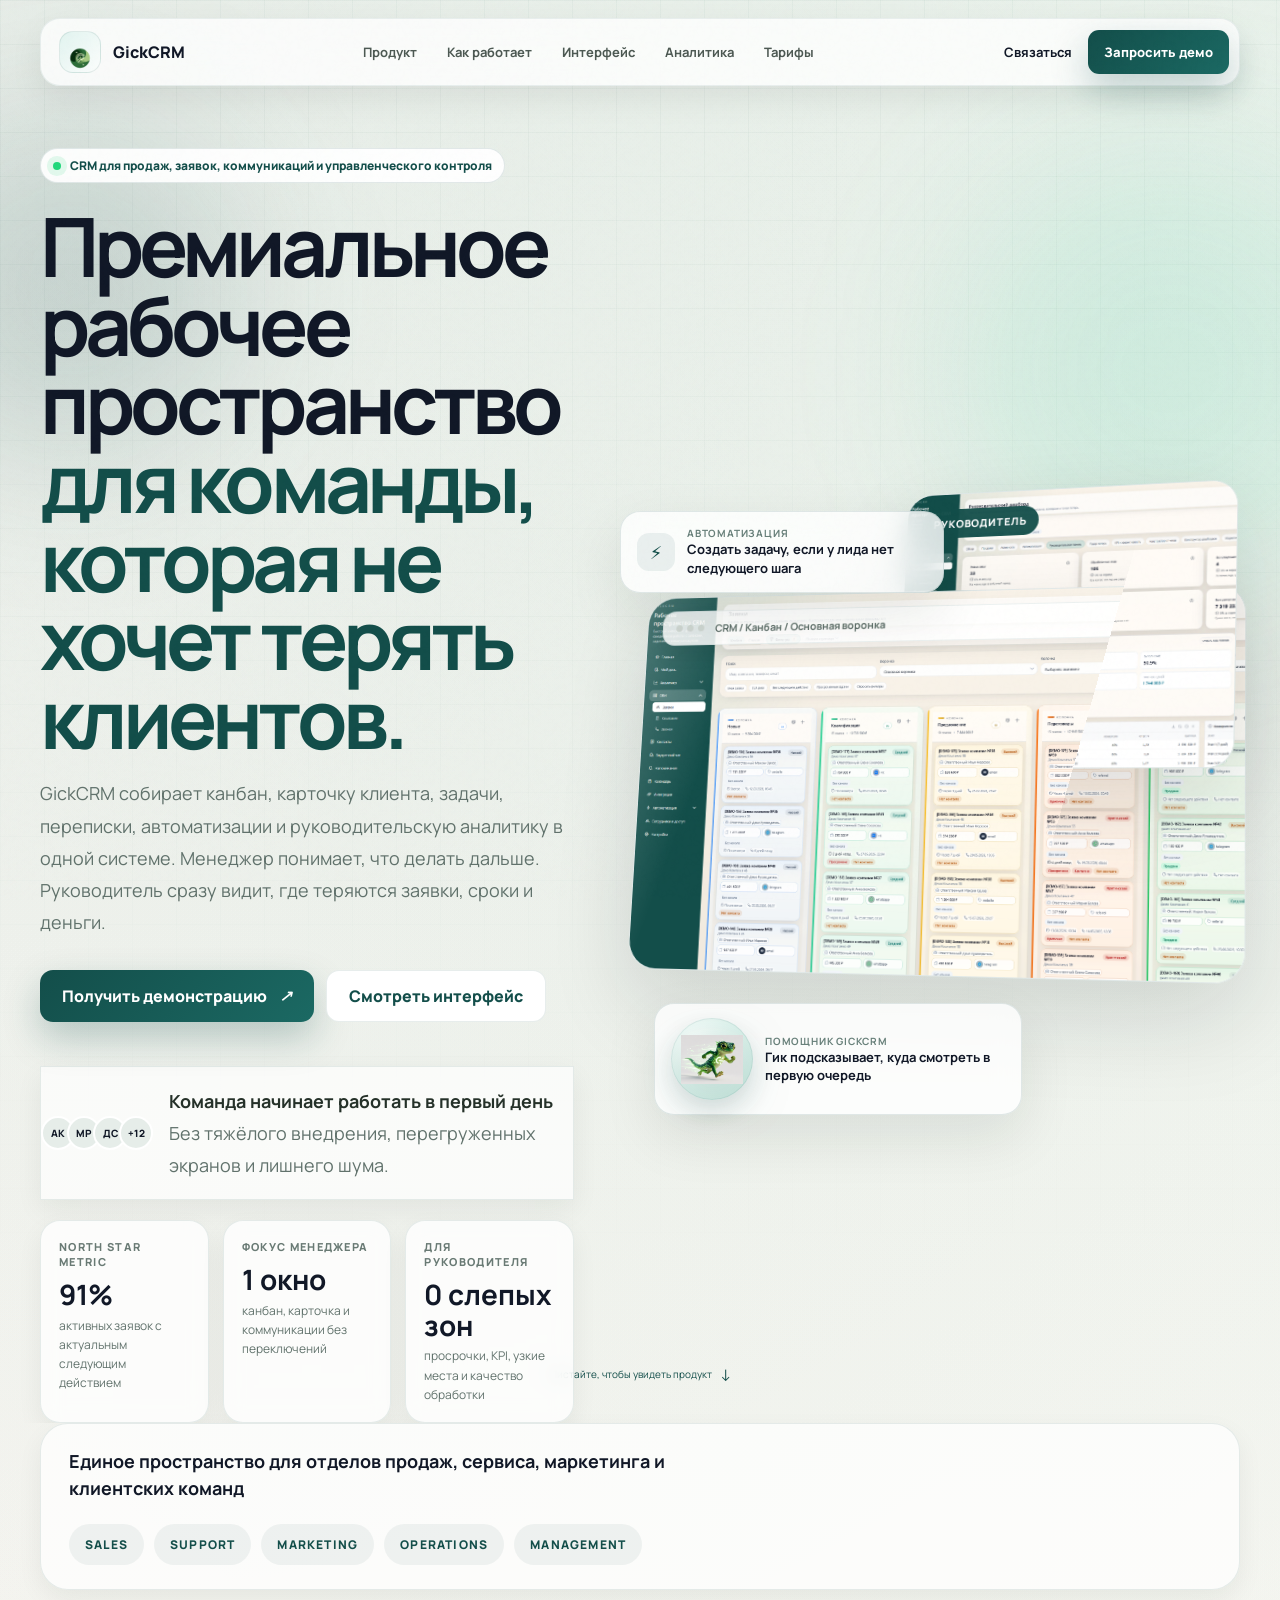
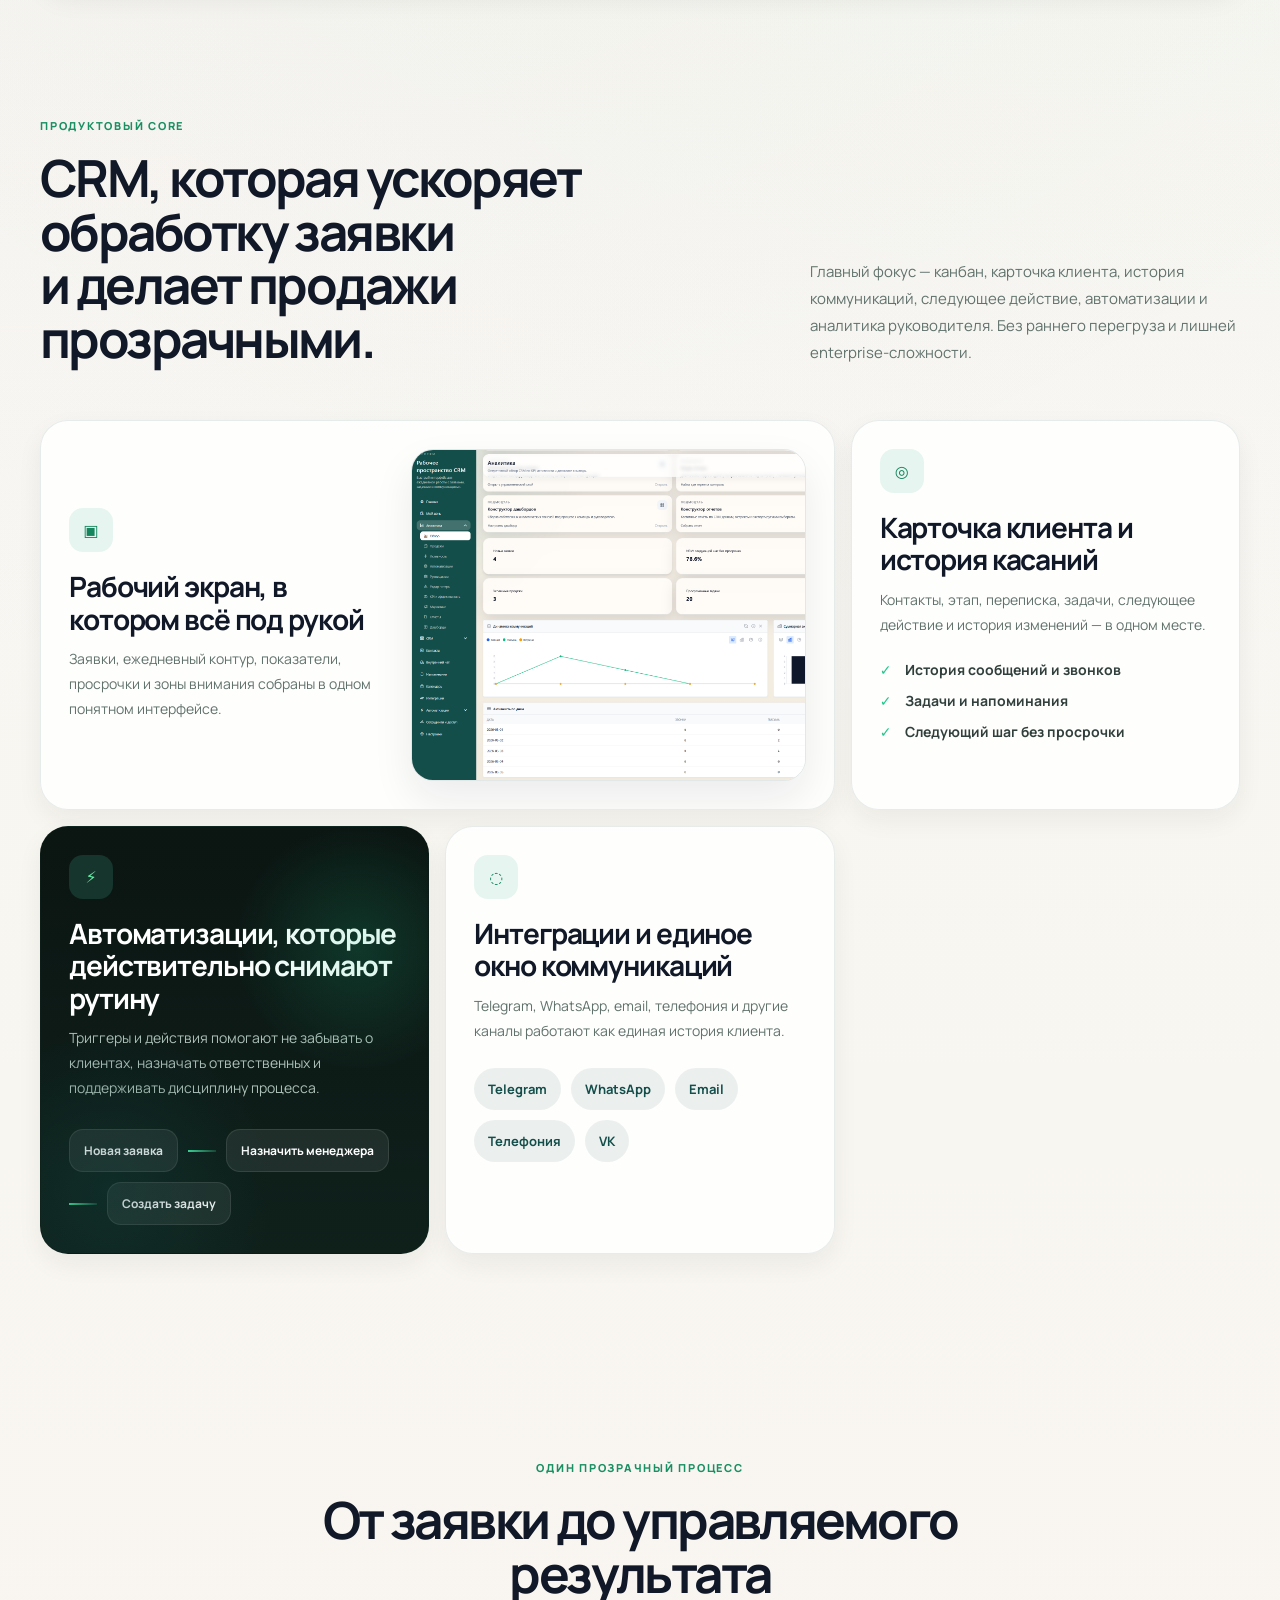
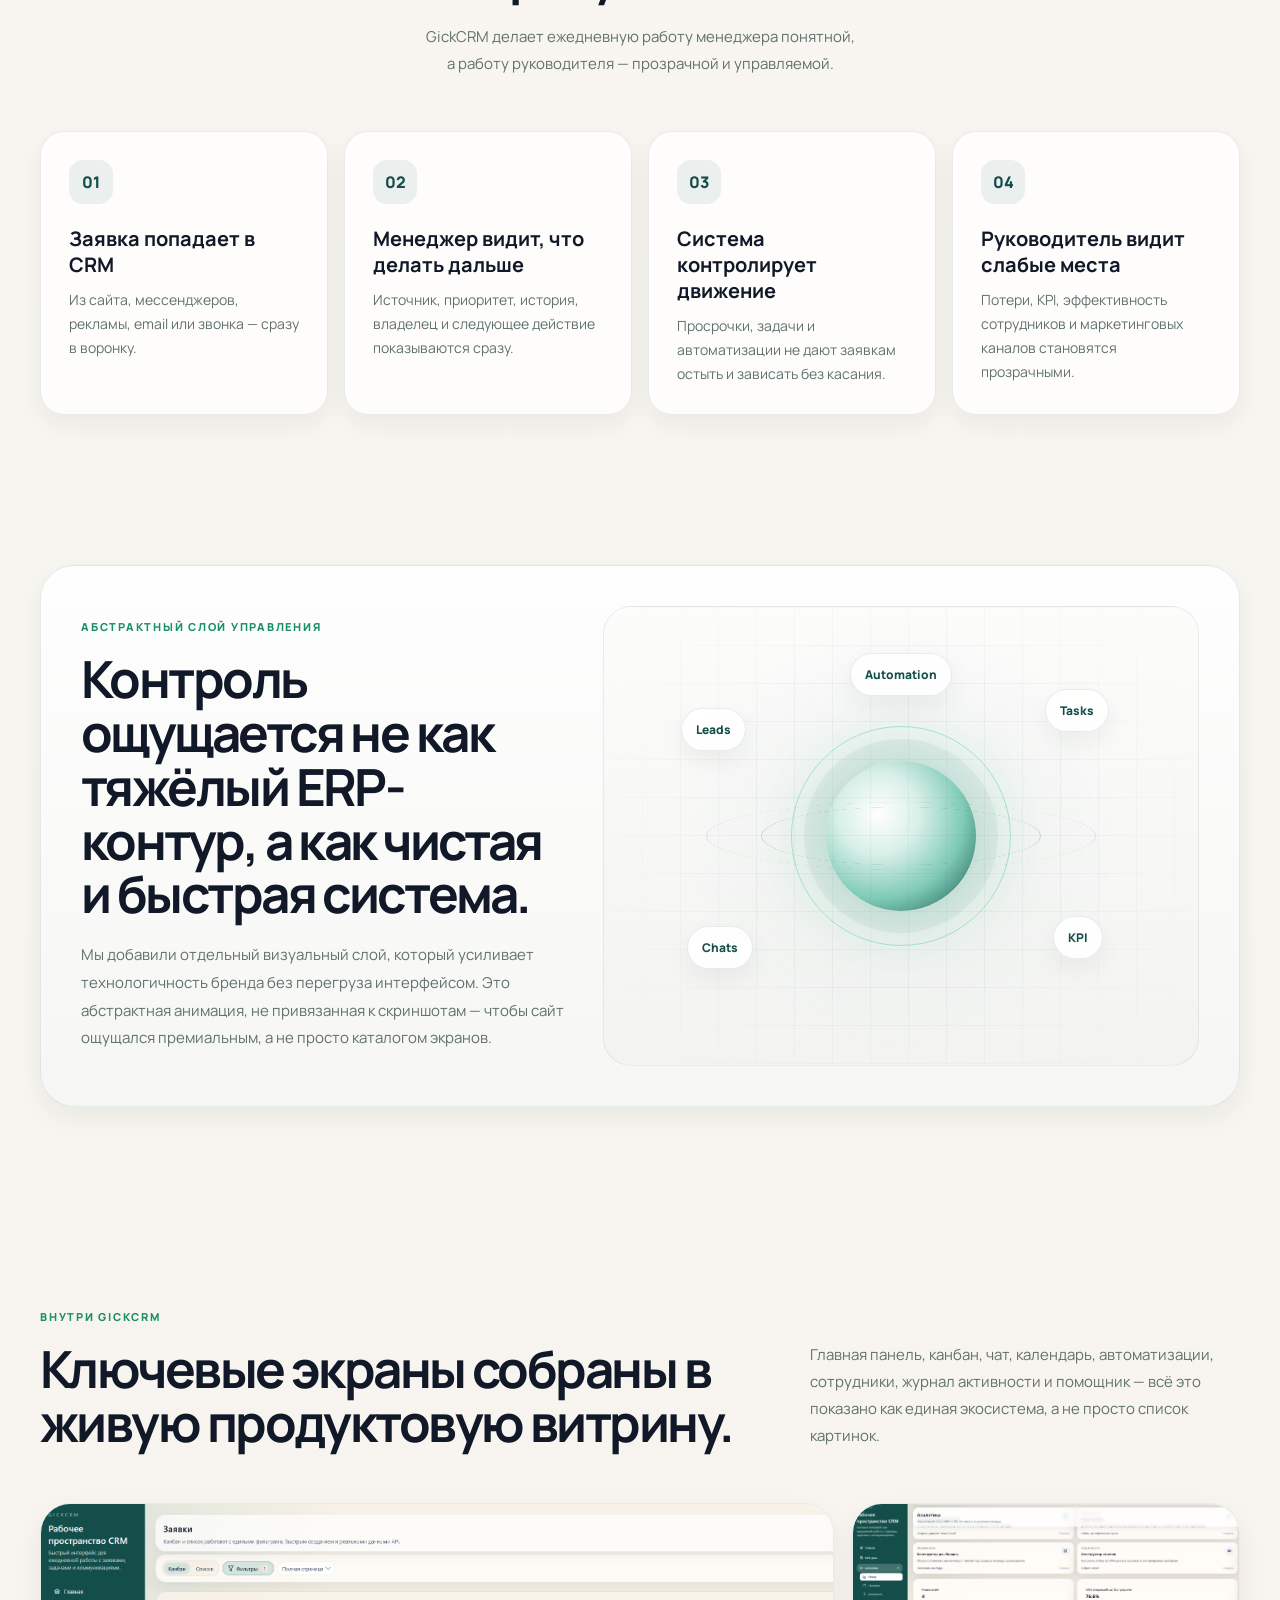
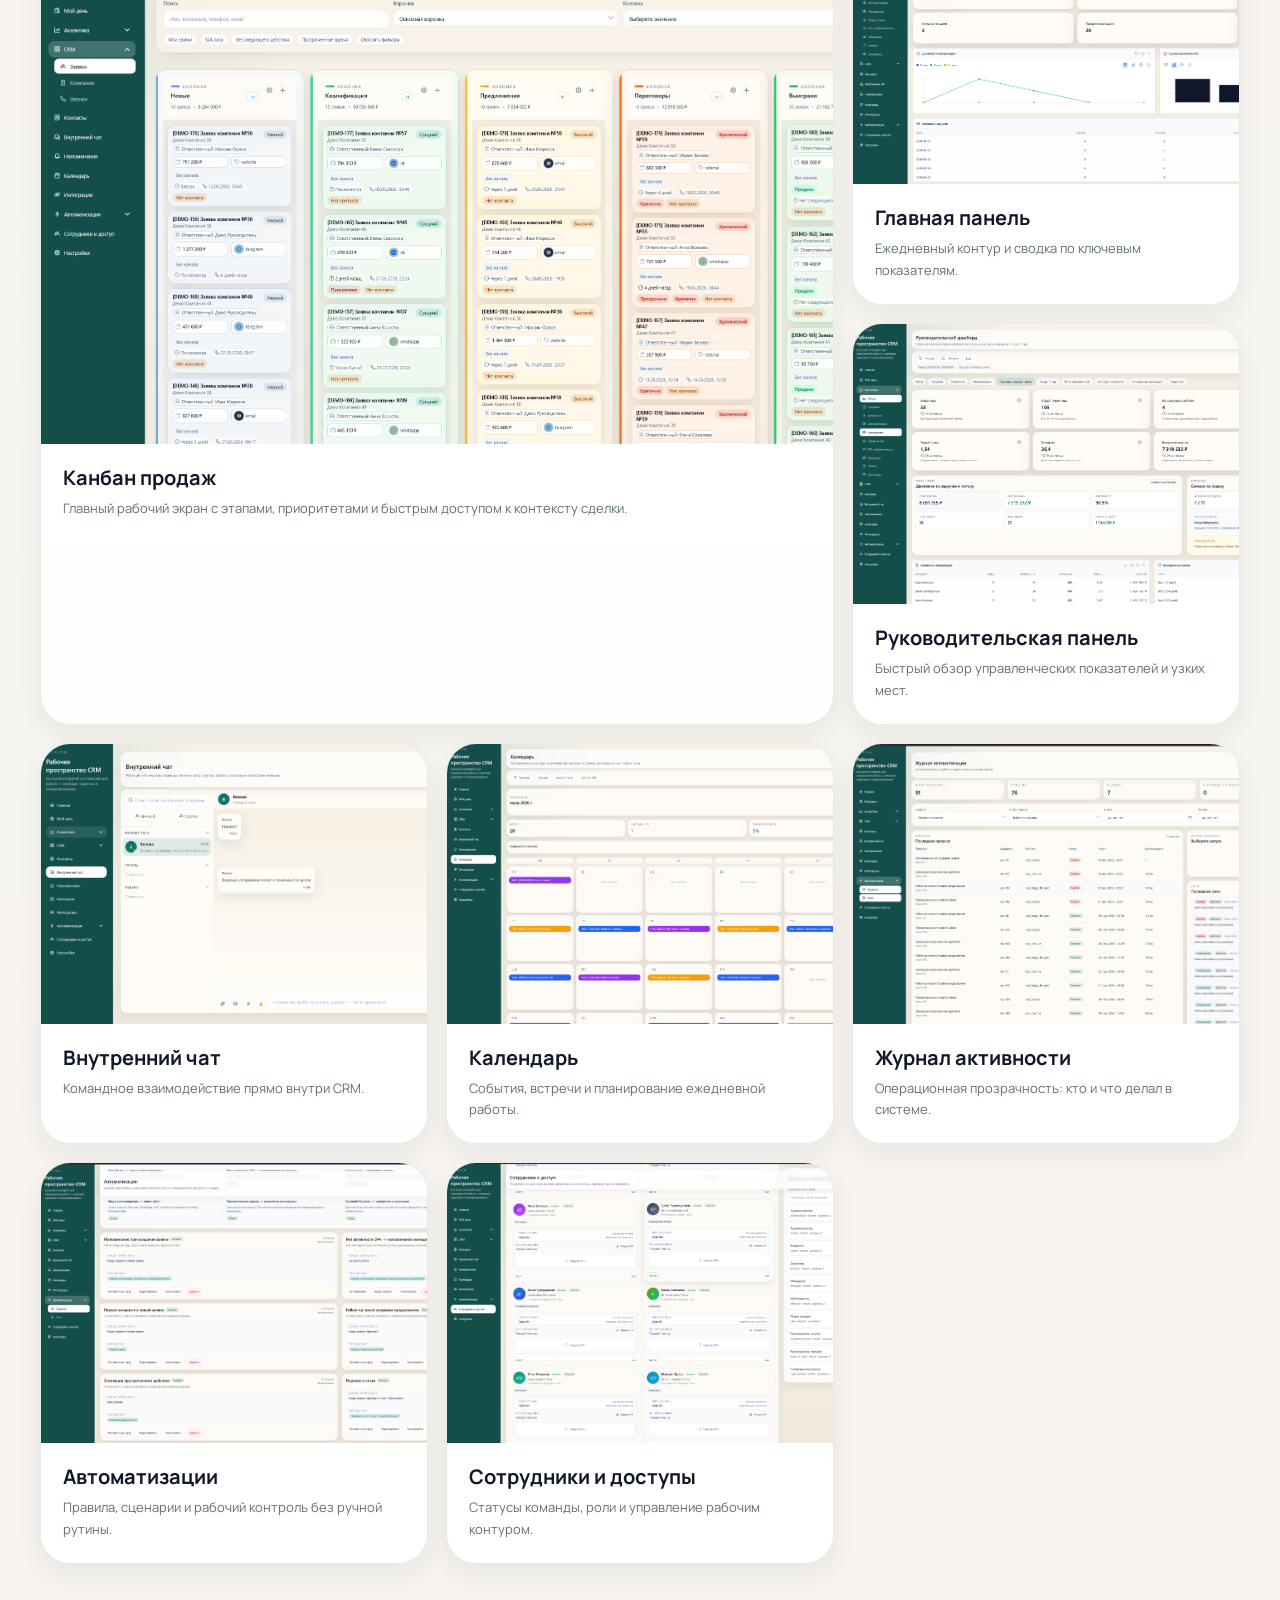
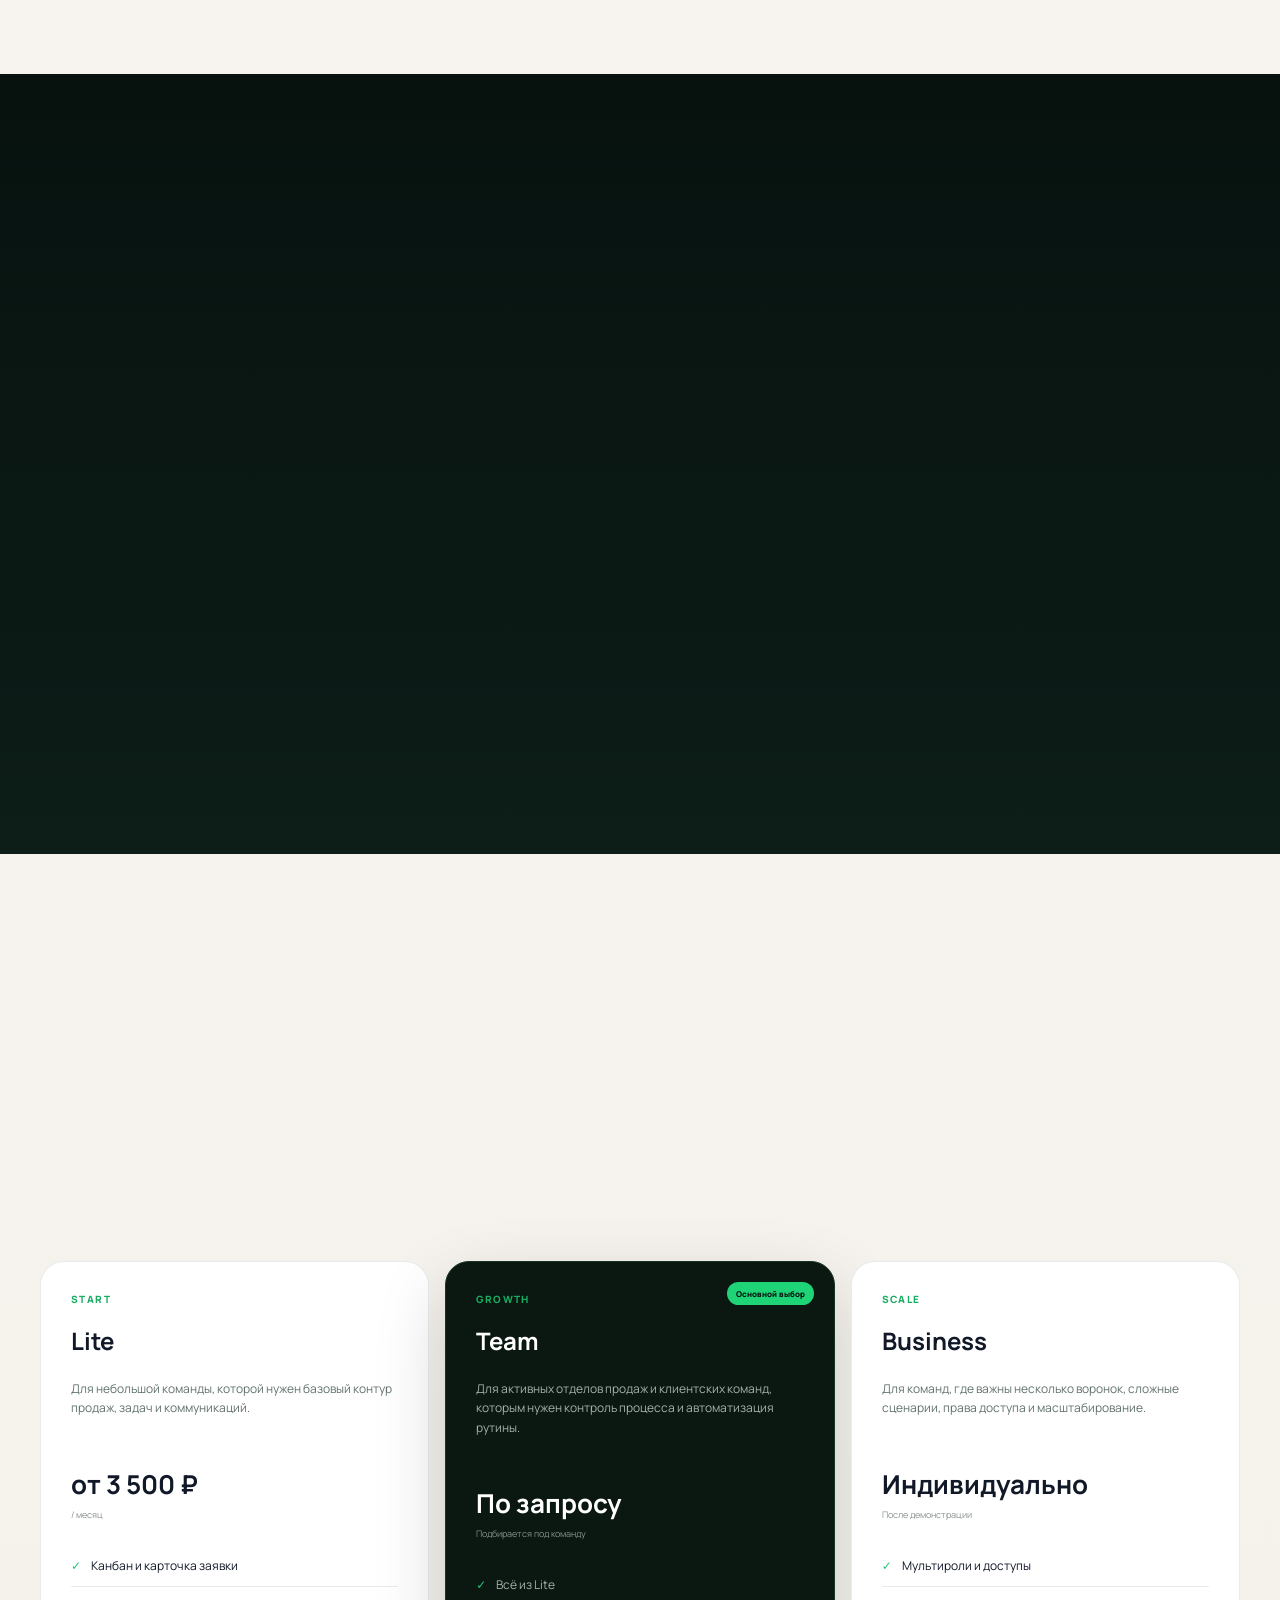
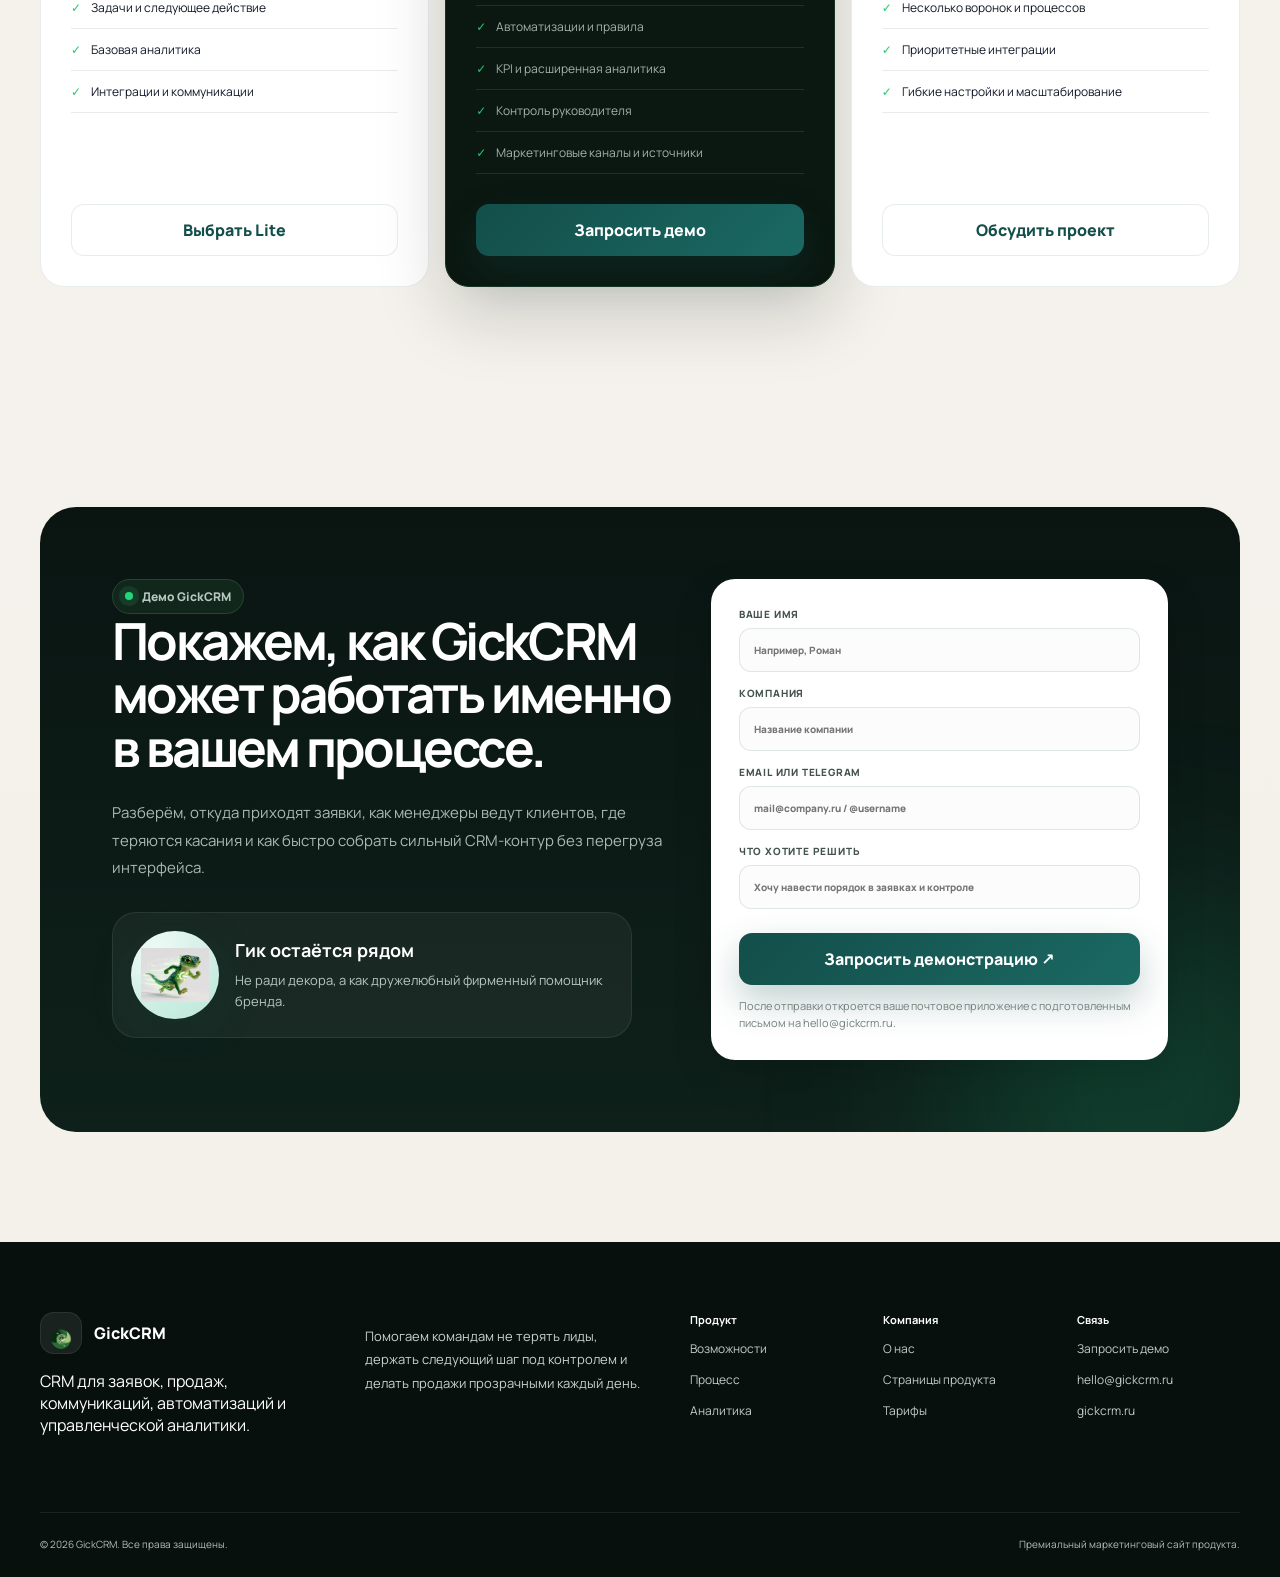
==== commit 60660289: "Update website for DEV-TEST" ====
--- a/index.html
+++ b/index.html
@@ -1,395 +1,298 @@
 <!doctype html>
 <html lang="ru">
-  <head>
-    <meta charset="UTF-8" />
-    <meta name="viewport" content="width=device-width, initial-scale=1.0" />
-    <title>GeeckCRM — CRM для команд, которым нужен контроль всей выручки</title>
-    <meta
-      name="description"
-      content="GeeckCRM объединяет лиды, сделки, коммуникации, автоматизацию, аналитику и контроль команды в одной системе продаж."
-    />
-    <link rel="preconnect" href="https://fonts.googleapis.com" />
-    <link rel="preconnect" href="https://fonts.gstatic.com" crossorigin />
-    <link
-      href="https://fonts.googleapis.com/css2?family=Manrope:wght@400;500;600;700;800&family=Space+Grotesk:wght@500;700&display=swap"
-      rel="stylesheet"
-    />
-    <link rel="icon" href="favicon.ico" />
-    <link rel="apple-touch-icon" href="apple-touch-icon.png" />
-    <link rel="stylesheet" href="styles.css" />
-  </head>
-  <body>
-    <div class="page-shell">
-      <header class="site-header">
-        <a class="brand" href="index.html" aria-label="GeeckCRM">
-          <img src="assets/logo-hq.png" alt="GeeckCRM" />
-          <span>GeeckCRM</span>
-        </a>
-        <nav class="nav">
-          <a class="active" href="index.html">Главная</a>
-          <a href="product.html">Возможности</a>
-          <a href="automation.html">Автоматизация</a>
-          <a href="prices.html">Тарифы</a>
-          <a href="about.html">О продукте</a>
-        </nav>
-        <a class="header-cta" href="#request">Запросить демо</a>
-      </header>
-
-      <main>
-        <section class="hero hero-premium">
-          <div class="hero-copy reveal">
-            <div class="hero-badge">
-              <span class="status-dot"></span>
-              CRM для управляемых продаж, а не для хаоса в таблицах
-            </div>
-            <p class="eyebrow">Единая система продаж</p>
-            <h1>Все лиды, сделки, диалоги и контроль команды в одной системе.</h1>
-            <p class="lead">
-              GeeckCRM собирает весь входящий поток, ведет клиента по воронке, ставит
-              следующий шаг, показывает просадки в SLA и дает руководителю ясную
-              картину по деньгам, а не набор разрозненных чатов и обещаний.
-            </p>
-            <div class="hero-actions">
-              <a class="btn primary" href="#request">Попробовать с демо-сценарием</a>
-              <a class="btn" href="product.html">Посмотреть возможности</a>
-            </div>
-            <div class="hero-points">
-              <span>Лиды и воронка</span>
-              <span>Омниканальные коммуникации</span>
-              <span>Задачи и календарь</span>
-              <span>Автоматизация и KPI</span>
-            </div>
-            <div class="hero-proof">
-              <div class="proof-card">
-                <strong>24/7</strong>
-                <span>контроль входящего потока и следующего шага</span>
-              </div>
-              <div class="proof-card">
-                <strong>1 экран</strong>
-                <span>для руководителя, менеджера и текущей выручки</span>
-              </div>
-            </div>
+<head>
+  <meta charset="UTF-8" />
+  <meta name="viewport" content="width=device-width, initial-scale=1.0" />
+  <title>GickCRM — премиальная CRM для заявок, продаж и контроля команды</title>
+  <meta name="description" content="GickCRM объединяет заявки, канбан, коммуникации, задачи, автоматизации и управленческую аналитику в одном рабочем пространстве для продаж и клиентских команд." />
+  <meta name="theme-color" content="#134e4a" />
+  <meta property="og:type" content="website" />
+  <meta property="og:locale" content="ru_RU" />
+  <meta property="og:title" content="GickCRM — заявки, продажи и команда под контролем" />
+  <meta property="og:description" content="CRM для заявок, коммуникаций, автоматизаций и управленческой аналитики." />
+  <meta property="og:image" content="assets/product/kanban-new.png" />
+  <meta name="twitter:card" content="summary_large_image" />
+  <meta name="robots" content="index,follow" />
+  <link rel="icon" href="favicon.ico" />
+  <link rel="apple-touch-icon" href="apple-touch-icon.png" />
+  <link rel="preconnect" href="https://fonts.googleapis.com" />
+  <link rel="preconnect" href="https://fonts.gstatic.com" crossorigin />
+  <link href="https://fonts.googleapis.com/css2?family=Manrope:wght@400;500;600;700;800&display=swap" rel="stylesheet" />
+  <link rel="stylesheet" href="styles.css" />
+  <link rel="stylesheet" href="home-v2.css" />
+</head>
+<body class="home-v2-body">
+  <div class="noise"></div>
+
+  <header class="nav-shell home-nav">
+    <a class="brand" href="#top" aria-label="GickCRM">
+      <span class="brand-mark"><img src="assets/logo-hq.png" alt="Логотип GickCRM" /></span>
+      <span>GickCRM</span>
+    </a>
+    <nav class="desktop-nav" aria-label="Основная навигация">
+      <a href="#product">Продукт</a>
+      <a href="#workflow">Как работает</a>
+      <a href="#showcase">Интерфейс</a>
+      <a href="#analytics">Аналитика</a>
+      <a href="#pricing">Тарифы</a>
+    </nav>
+    <div class="nav-actions">
+      <a class="text-link" href="#demo">Связаться</a>
+      <a class="button button-small" href="#demo">Запросить демо</a>
+    </div>
+    <button class="menu-button" aria-label="Открыть меню" aria-expanded="false"><span></span><span></span></button>
+  </header>
+
+  <div class="mobile-menu">
+    <a href="#product">Продукт</a>
+    <a href="#workflow">Как работает</a>
+    <a href="#showcase">Интерфейс</a>
+    <a href="#analytics">Аналитика</a>
+    <a href="#pricing">Тарифы</a>
+  </div>
+
+  <main id="top">
+    <section class="hero-v3 section-pad">
+      <div class="hero-v3__grid"></div>
+      <div class="hero-v3__glow hero-v3__glow--a"></div>
+      <div class="hero-v3__glow hero-v3__glow--b"></div>
+      <div class="hero-v3__copy reveal">
+        <div class="pill hero-pill"><span class="pulse"></span> CRM для продаж, заявок, коммуникаций и управленческого контроля</div>
+        <h1>Премиальное рабочее пространство<br><span>для команды, которая не хочет терять клиентов.</span></h1>
+        <p>
+          GickCRM собирает канбан, карточку клиента, задачи, переписки, автоматизации и руководительскую аналитику в одной системе.
+          Менеджер понимает, что делать дальше. Руководитель сразу видит, где теряются заявки, сроки и деньги.
+        </p>
+        <div class="hero-actions hero-actions-v2">
+          <a class="button" href="#demo">Получить демонстрацию <i>↗</i></a>
+          <a class="button button-ghost" href="#showcase">Смотреть интерфейс</a>
+        </div>
+        <div class="trust-row trust-row-v2">
+          <div class="avatars"><span>АК</span><span>МР</span><span>ДС</span><span>+12</span></div>
+          <p><b>Команда начинает работать в первый день</b><br>Без тяжёлого внедрения, перегруженных экранов и лишнего шума.</p>
+        </div>
+        <div class="hero-v3__stats reveal">
+          <article><small>North Star Metric</small><strong>91%</strong><span>активных заявок с актуальным следующим действием</span></article>
+          <article><small>Фокус менеджера</small><strong>1 окно</strong><span>канбан, карточка и коммуникации без переключений</span></article>
+          <article><small>Для руководителя</small><strong>0 слепых зон</strong><span>просрочки, KPI, узкие места и качество обработки</span></article>
+        </div>
+      </div>
+
+      <div class="hero-v3__visual reveal" data-stack-tilt>
+        <div class="beam"></div>
+        <div class="hero-v3__ring hero-v3__ring--a"></div>
+        <div class="hero-v3__ring hero-v3__ring--b"></div>
+
+        <div class="floating-chip floating-chip--top hero-chip">
+          <span class="floating-chip__icon">⚡</span>
+          <div><small>Автоматизация</small><b>Создать задачу, если у лида нет следующего шага</b></div>
+        </div>
+
+        <div class="floating-chip floating-chip--bottom hero-mascot">
+          <div class="hero-mascot__bubble"><img src="assets/mascot-run.png" alt="Маскот GickCRM — Гик" /></div>
+          <div><small>Помощник GickCRM</small><b>Гик подсказывает, куда смотреть в первую очередь</b></div>
+        </div>
+
+        <div class="screen-stack-v3">
+          <article class="screen-card screen-card--main">
+            <div class="screen-card__top"><div class="dots"><i></i><i></i><i></i></div><span>CRM / Канбан / Основная воронка</span></div>
+            <img src="assets/product/kanban-new.png" alt="Канбан GickCRM" />
+            <div class="screen-card__shine"></div>
+          </article>
+          <article class="screen-card screen-card--secondary">
+            <div class="screen-card__badge">Руководитель</div>
+            <img src="assets/product/management-new.png" alt="Управленческая панель GickCRM" />
+          </article>
+        </div>
+      </div>
+      <div class="scroll-hint hero-scroll-v2">Листайте, чтобы увидеть продукт <span>↓</span></div>
+    </section>
+
+    <section class="signal-strip reveal">
+      <div class="signal-strip__text">
+        <p>Единое пространство для отделов продаж, сервиса, маркетинга и клиентских команд</p>
+      </div>
+      <div class="signal-strip__tags">
+        <span>Sales</span>
+        <span>Support</span>
+        <span>Marketing</span>
+        <span>Operations</span>
+        <span>Management</span>
+      </div>
+    </section>
+
+    <section class="section home-section" id="product">
+      <div class="section-heading reveal">
+        <div>
+          <span class="eyebrow">Продуктовый core</span>
+          <h2>CRM, которая ускоряет обработку заявки<br>и делает продажи прозрачными.</h2>
+        </div>
+        <p>
+          Главный фокус — канбан, карточка клиента, история коммуникаций, следующее действие, автоматизации и аналитика руководителя.
+          Без раннего перегруза и лишней enterprise-сложности.
+        </p>
+      </div>
+      <div class="bento-v3">
+        <article class="bento-v3__card bento-v3__card--wide reveal">
+          <div class="bento-v3__copy">
+            <span class="icon-box">▣</span>
+            <h3>Рабочий экран, в котором всё под рукой</h3>
+            <p>Заявки, ежедневный контур, показатели, просрочки и зоны внимания собраны в одном понятном интерфейсе.</p>
           </div>
-
-          <div class="hero-visual reveal">
-            <div class="app-window float-card" data-float="18">
-              <div class="window-bar">
-                <span></span><span></span><span></span>
-              </div>
-              <div class="window-layout">
-                <aside class="sidebar-mini">
-                  <div class="sidebar-brand">GeeckCRM</div>
-                  <div class="sidebar-item active">Обзор</div>
-                  <div class="sidebar-item">Лиды</div>
-                  <div class="sidebar-item">Воронка</div>
-                  <div class="sidebar-item">Задачи</div>
-                  <div class="sidebar-item">Аналитика</div>
-                  <div class="sidebar-item">Интеграции</div>
-                </aside>
-                <div class="dashboard-scene">
-                  <div class="scene-top">
-                    <div class="stat-panel">
-                      <span>Новая выручка</span>
-                      <strong>₽ 4.8M</strong>
-                      <small>+18% к прошлой неделе</small>
-                    </div>
-                    <div class="stat-panel">
-                      <span>Первый ответ</span>
-                      <strong>04:12</strong>
-                      <small>в пределах SLA у 86% лидов</small>
-                    </div>
-                    <div class="stat-panel accent">
-                      <span>Автоматизация</span>
-                      <strong>312</strong>
-                      <small>действий без ручного контроля</small>
-                    </div>
-                  </div>
-                  <div class="scene-grid">
-                    <div class="pipeline-preview">
-                      <div class="panel-heading">
-                        <strong>Воронка</strong>
-                        <span>42 активные сделки</span>
-                      </div>
-                      <div class="pipeline-columns">
-                        <div class="pipeline-column">
-                          <b>Новый лид</b>
-                          <span>14</span>
-                          <i>5 мин назад</i>
-                        </div>
-                        <div class="pipeline-column">
-                          <b>Квалификация</b>
-                          <span>9</span>
-                          <i>3 без ответа</i>
-                        </div>
-                        <div class="pipeline-column highlight">
-                          <b>КП отправлено</b>
-                          <span>11</span>
-                          <i>₽ 1.6M</i>
-                        </div>
-                        <div class="pipeline-column">
-                          <b>Счет</b>
-                          <span>8</span>
-                          <i>2 требуют звонок</i>
-                        </div>
-                      </div>
-                    </div>
-                    <div class="activity-panel">
-                      <div class="panel-heading">
-                        <strong>Активность</strong>
-                        <span>все каналы</span>
-                      </div>
-                      <div class="activity-list">
-                        <div class="activity-item">
-                          <span class="channel-mark whatsapp"></span>
-                          <div>
-                            <b>WhatsApp лид</b>
-                            <p>Нужен ответ в течение 9 минут</p>
-                          </div>
-                        </div>
-                        <div class="activity-item">
-                          <span class="channel-mark telegram"></span>
-                          <div>
-                            <b>Входящий звонок</b>
-                            <p>Привязан к сделке “Clinic East”</p>
-                          </div>
-                        </div>
-                        <div class="activity-item">
-                          <span class="channel-mark mail"></span>
-                          <div>
-                            <b>Письмо без ответа</b>
-                            <p>Автоматизация поставила задачу менеджеру</p>
-                          </div>
-                        </div>
-                      </div>
-                    </div>
-                  </div>
-                </div>
-              </div>
-            </div>
-
-            <img class="hero-mascot-figure float-card" data-float="14" src="assets/mascot-run.png" alt="Маскот GeeckCRM" />
-          </div>
-        </section>
-
-        <section class="metrics reveal">
-          <div>
-            <strong data-counter="37">0</strong>
-            <span>меньше потерянных лидов после сбора каналов в одну воронку</span>
-          </div>
-          <div>
-            <strong data-counter="52">0</strong>
-            <span>быстрее первый ответ благодаря маршрутизации и задачам</span>
-          </div>
-          <div>
-            <strong data-counter="64">0</strong>
-            <span>меньше сделок без движения за счет автоматизации и следующего шага</span>
-          </div>
-          <div>
-            <strong data-counter="28">0</strong>
-            <span>рост управляемости отдела через панель руководителя, KPI и детализацию</span>
-          </div>
-        </section>
-
-        <section class="section split section-emphasis">
-          <div class="section-title reveal">
-            <p class="eyebrow">Почему GeeckCRM</p>
-            <h2>Продажи становятся системой, где понятно, что происходит с каждым лидом и каждым рублем.</h2>
-          </div>
-          <div class="benefit-list reveal">
-            <article>
-              <b>Весь входящий поток под контролем</b>
-              <p>Сайт, формы, мессенджеры, звонки и почта сразу становятся частью одной клиентской истории.</p>
-            </article>
-            <article>
-              <b>Команда работает по следующему шагу</b>
-              <p>У каждого лида есть ответственный, дедлайн, задача и видимое место в воронке без ручных напоминаний.</p>
-            </article>
-            <article>
-              <b>Руководитель видит причины просадки</b>
-              <p>Панель руководителя показывает SLA, конверсию, узкие места, зависшие сделки и проблемные каналы без сборки отчетов вручную.</p>
-            </article>
-          </div>
-        </section>
-
-        <section class="section">
-          <div class="section-title center reveal">
-            <p class="eyebrow">Ключевые модули</p>
-            <h2>Сайт продает не “абстрактную CRM”, а реальный продуктовый контур отдела продаж.</h2>
-            <p class="section-lead">
-              В GeeckCRM есть модули, которые нужны команде ежедневно: лиды, воронка, коммуникации,
-              задачи, автоматизация, аналитика, интеграции и корпоративный уровень контроля.
-            </p>
-          </div>
-          <div class="feature-grid product-grid-strong">
-            <article class="feature reveal">
-              <span>01</span>
-              <h3>Лиды и воронка</h3>
-              <p>Новые заявки, сделки, этапы, статусы, причины проигрыша и ясная картина по воронке в одном месте.</p>
-            </article>
-            <article class="feature reveal">
-              <span>02</span>
-              <h3>Центр коммуникаций</h3>
-              <p>Чаты, звонки, письма и история контакта собираются в единую ленту, где не теряется контекст клиента.</p>
-            </article>
-            <article class="feature reveal">
-              <span>03</span>
-              <h3>Tasks + calendar</h3>
-              <p>Следующий шаг, дедлайны, приоритеты и контроль просрочек остаются частью сделок, а не отдельным списком.</p>
-            </article>
-            <article class="feature reveal">
-              <span>04</span>
-              <h3>Автоматизация</h3>
-              <p>Напоминания, маршрутизация, проверка правил, шаблоны сценариев и контроль по времени снимают рутину с команды.</p>
-            </article>
-            <article class="feature reveal">
-              <span>05</span>
-              <h3>Аналитика и KPI</h3>
-              <p>Управленческая панель, конверсия по этапам, детализация и показатели менеджеров помогают принимать решения быстро.</p>
-            </article>
-            <article class="feature reveal">
-              <span>06</span>
-              <h3>Интеграции и телефония</h3>
-              <p>Интеграции с каналами входящих лидов, телефонией и внешними сервисами подключаются как часть единого процесса продаж.</p>
-            </article>
-          </div>
-        </section>
-
-        <section class="section workflow-section">
-          <div class="section-title reveal">
-            <p class="eyebrow">Как это работает</p>
-            <h2>От первого касания до оплаты команда двигается по одному прозрачному маршруту.</h2>
-          </div>
-          <div class="workflow-grid">
-            <article class="workflow-step reveal">
-              <strong>1. Сбор</strong>
-              <p>Лид приходит из сайта, мессенджера, рекламы, телефонии или почты и сразу попадает в CRM.</p>
-            </article>
-            <article class="workflow-step reveal">
-              <strong>2. Распределение</strong>
-              <p>GeeckCRM назначает ответственного, ставит следующий шаг и применяет правила автоматизации по сценарию команды.</p>
-            </article>
-            <article class="workflow-step reveal">
-              <strong>3. Работа</strong>
-              <p>Менеджер ведет диалог, двигает сделку по этапам, фиксирует задачу, встречу и коммерческое предложение.</p>
-            </article>
-            <article class="workflow-step reveal">
-              <strong>4. Контроль</strong>
-              <p>Руководитель видит SLA, зависшие сделки, потерю конверсии и реальные причины, которые тормозят выручку.</p>
-            </article>
-          </div>
-        </section>
-
-        <section class="section visual-band premium-band reveal" id="channels">
-          <div class="band-copy">
-            <p class="eyebrow">Омниканальность</p>
-            <h2>Коммуникации больше не размазаны по вкладкам, сотрудникам и личным мессенджерам.</h2>
-            <p>
-              Каждый звонок, сообщение, письмо и форма становятся частью общей истории клиента. Это
-              позволяет продолжать диалог без провалов и понимать, что именно сработало в канале.
-            </p>
-            <div class="channels">
-              <span>Формы сайта</span>
-              <span>WhatsApp</span>
-              <span>Telegram</span>
-              <span>Почта</span>
-              <span>Телефония</span>
-              <span>Реклама</span>
-              <span>Соцсети</span>
-              <span>Виджеты чата</span>
-            </div>
-          </div>
-          <div class="conversation-cloud">
-            <div class="message-card">
-              <b>WhatsApp</b>
-              <p>Новый запрос на консультацию</p>
-            </div>
-            <div class="message-card">
-              <b>Звонок</b>
-              <p>Пропущенный звонок → лид + задача</p>
-            </div>
-            <div class="message-card">
-              <b>Почта</b>
-              <p>КП отправлено, нужен повторный контакт</p>
-            </div>
-            <div class="message-card">
-              <b>Лента</b>
-              <p>Вся история касаний закреплена за сделкой</p>
-            </div>
-          </div>
-        </section>
-
-        <section class="section split section-spotlight">
-          <div class="section-title reveal">
-            <p class="eyebrow">Автоматизация</p>
-            <h2>Рутина обрабатывается системой, а команда фокусируется на переговорах и оплате.</h2>
-            <p class="section-lead">
-              GeeckCRM умеет запускать правила по событиям и времени: новый лид, отсутствие активности,
-              пропущенный звонок, эскалация просрочки или контроль сделки на этапе.
-            </p>
-          </div>
-          <div class="automation-flow reveal">
-            <div class="flow-node">Новый лид</div>
-            <div class="flow-arrow"></div>
-            <div class="flow-node accent">Назначить менеджера</div>
-            <div class="flow-arrow"></div>
-            <div class="flow-node">Создать следующий шаг</div>
-            <div class="flow-arrow"></div>
-            <div class="flow-node">Проверить SLA через 24ч</div>
-            <div class="flow-arrow"></div>
-            <div class="flow-node risk">Эскалация руководителю</div>
-          </div>
-        </section>
-
-        <section class="section analytics-shell">
-          <div class="section-title center reveal">
-            <p class="eyebrow">Аналитика и корпоративный контур</p>
-            <h2>Понятная аналитика для роста и корпоративный контур для серьезной эксплуатации.</h2>
-          </div>
-          <div class="analytics-grid">
-            <article class="analytics-card reveal">
-              <strong>Панель руководителя</strong>
-              <p>Конверсия, SLA, потерянные лиды, причины проигрыша, загрузка менеджеров и реальные точки роста.</p>
-            </article>
-            <article class="analytics-card reveal">
-              <strong>Drill-down до сделки</strong>
-              <p>Из любой метрики можно провалиться в список сделок, звонков, задач или конкретный канал.</p>
-            </article>
-            <article class="analytics-card reveal">
-              <strong>Мультикомандный контур</strong>
-              <p>Роли, права, изоляция данных, tenant-aware архитектура и аккуратный контроль доступа.</p>
-            </article>
-            <article class="analytics-card reveal">
-              <strong>Интеграционная готовность</strong>
-              <p>GeeckCRM строится как продукт с автоматизацией, интеграциями, телефонией и масштабируемым рабочим контуром.</p>
-            </article>
-          </div>
-        </section>
-
-        <section class="section pricing-teaser" id="request">
-          <div class="section-title center reveal">
-            <p class="eyebrow">Демонстрация</p>
-            <h2>Покажем GeeckCRM на ваших сценариях: где теряются лиды, как ускорить ответ и что автоматизировать первым.</h2>
-            <p class="section-lead">
-              Вместо абстрактной презентации вы получите живой демо-поток: воронка, коммуникации,
-              задачи, автоматизация и панель руководителя под реальные процессы отдела продаж.
-            </p>
-            <div class="hero-actions centered-actions">
-              <a class="btn primary" href="mailto:demo@geeckcrm.ru">Запросить демо</a>
-              <a class="btn" href="prices.html">Посмотреть тарифы</a>
-            </div>
-          </div>
-        </section>
-
-      </main>
-
-      <footer class="footer">
+          <div class="mini-screen"><img src="assets/product/dashboard-new.png" alt="Главная панель GickCRM" /></div>
+        </article>
+        <article class="bento-v3__card reveal">
+          <span class="icon-box">◎</span>
+          <h3>Карточка клиента и история касаний</h3>
+          <p>Контакты, этап, переписка, задачи, следующее действие и история изменений — в одном месте.</p>
+          <ul class="check-list">
+            <li>История сообщений и звонков</li>
+            <li>Задачи и напоминания</li>
+            <li>Следующий шаг без просрочки</li>
+          </ul>
+        </article>
+        <article class="bento-v3__card bento-v3__card--dark reveal">
+          <div class="card-noise"></div>
+          <span class="icon-box dark-icon">⚡</span>
+          <h3>Автоматизации, которые действительно снимают рутину</h3>
+          <p>Триггеры и действия помогают не забывать о клиентах, назначать ответственных и поддерживать дисциплину процесса.</p>
+          <div class="flow-line"><span>Новая заявка</span><i></i><span>Назначить менеджера</span><i></i><span>Создать задачу</span></div>
+        </article>
+        <article class="bento-v3__card reveal">
+          <span class="icon-box">◌</span>
+          <h3>Интеграции и единое окно коммуникаций</h3>
+          <p>Telegram, WhatsApp, email, телефония и другие каналы работают как единая история клиента.</p>
+          <div class="tag-cloud"><span>Telegram</span><span>WhatsApp</span><span>Email</span><span>Телефония</span><span>VK</span></div>
+        </article>
+      </div>
+    </section>
+
+    <section class="section home-section workflow-v2" id="workflow">
+      <div class="section-heading center reveal">
+        <span class="eyebrow">Один прозрачный процесс</span>
+        <h2>От заявки до управляемого результата</h2>
+        <p>GickCRM делает ежедневную работу менеджера понятной, а работу руководителя — прозрачной и управляемой.</p>
+      </div>
+      <div class="steps-v2">
+        <article class="reveal"><span>01</span><h3>Заявка попадает в CRM</h3><p>Из сайта, мессенджеров, рекламы, email или звонка — сразу в воронку.</p></article>
+        <article class="reveal"><span>02</span><h3>Менеджер видит, что делать дальше</h3><p>Источник, приоритет, история, владелец и следующее действие показываются сразу.</p></article>
+        <article class="reveal"><span>03</span><h3>Система контролирует движение</h3><p>Просрочки, задачи и автоматизации не дают заявкам остыть и зависать без касания.</p></article>
+        <article class="reveal"><span>04</span><h3>Руководитель видит слабые места</h3><p>Потери, KPI, эффективность сотрудников и маркетинговых каналов становятся прозрачными.</p></article>
+      </div>
+    </section>
+
+    <section class="section home-section aura-section">
+      <div class="aura-card reveal">
+        <div class="aura-card__copy">
+          <span class="eyebrow">Абстрактный слой управления</span>
+          <h2>Контроль ощущается не как тяжёлый ERP-контур, а как чистая и быстрая система.</h2>
+          <p>Мы добавили отдельный визуальный слой, который усиливает технологичность бренда без перегруза интерфейсом. Это абстрактная анимация, не привязанная к скриншотам — чтобы сайт ощущался премиальным, а не просто каталогом экранов.</p>
+        </div>
+        <div class="aura-stage" aria-hidden="true">
+          <div class="aura-orb"></div>
+          <div class="aura-orbit aura-orbit--one"></div>
+          <div class="aura-orbit aura-orbit--two"></div>
+          <div class="aura-grid"></div>
+          <div class="aura-node aura-node--a">Leads</div>
+          <div class="aura-node aura-node--b">Tasks</div>
+          <div class="aura-node aura-node--c">Chats</div>
+          <div class="aura-node aura-node--d">KPI</div>
+          <div class="aura-node aura-node--e">Automation</div>
+          <div class="aura-pulse"></div>
+        </div>
+      </div>
+    </section>
+
+    <section class="section home-section showcase-v3" id="showcase">
+      <div class="section-heading reveal">
         <div>
-          <strong>GeeckCRM</strong>
-          <span>CRM для команд, которым нужен порядок в лидах, коммуникациях, автоматизации и выручке.</span>
-        </div>
-        <a href="mailto:demo@geeckcrm.ru">demo@geeckcrm.ru</a>
-      </footer>
+          <span class="eyebrow">Внутри GickCRM</span>
+          <h2>Ключевые экраны собраны в живую продуктовую витрину.</h2>
+        </div>
+        <p>Главная панель, канбан, чат, календарь, автоматизации, сотрудники, журнал активности и помощник — всё это показано как единая экосистема, а не просто список картинок.</p>
+      </div>
+      <div class="showcase-grid">
+        <figure class="showcase-card showcase-card--xl reveal"><img src="assets/product/kanban-new.png" alt="Канбан GickCRM" /><figcaption><strong>Канбан продаж</strong><span>Главный рабочий экран с этапами, приоритетами и быстрым доступом к контексту сделки.</span></figcaption></figure>
+        <figure class="showcase-card reveal"><img src="assets/product/dashboard-new.png" alt="Главная панель GickCRM" /><figcaption><strong>Главная панель</strong><span>Ежедневный контур и сводка по ключевым показателям.</span></figcaption></figure>
+        <figure class="showcase-card reveal"><img src="assets/product/management-new.png" alt="Руководительская панель" /><figcaption><strong>Руководительская панель</strong><span>Быстрый обзор управленческих показателей и узких мест.</span></figcaption></figure>
+        <figure class="showcase-card reveal"><img src="assets/product/chat-new.png" alt="Внутренний чат GickCRM" /><figcaption><strong>Внутренний чат</strong><span>Командное взаимодействие прямо внутри CRM.</span></figcaption></figure>
+        <figure class="showcase-card reveal"><img src="assets/product/calendar-new.png" alt="Календарь GickCRM" /><figcaption><strong>Календарь</strong><span>События, встречи и планирование ежедневной работы.</span></figcaption></figure>
+        <figure class="showcase-card reveal"><img src="assets/product/activity-new.png" alt="Журнал активности GickCRM" /><figcaption><strong>Журнал активности</strong><span>Операционная прозрачность: кто и что делал в системе.</span></figcaption></figure>
+        <figure class="showcase-card reveal"><img src="assets/product/automation-new.png" alt="Автоматизации GickCRM" /><figcaption><strong>Автоматизации</strong><span>Правила, сценарии и рабочий контроль без ручной рутины.</span></figcaption></figure>
+        <figure class="showcase-card reveal"><img src="assets/product/employees-new.png" alt="Сотрудники и доступы GickCRM" /><figcaption><strong>Сотрудники и доступы</strong><span>Статусы команды, роли и управление рабочим контуром.</span></figcaption></figure>
+      </div>
+    </section>
+
+    <section class="section analytics-v3" id="analytics">
+      <div class="analytics-v3__copy reveal">
+        <span class="eyebrow">Управленческая аналитика</span>
+        <h2>Руководитель видит не красивый отчёт, а реальную операционную картину.</h2>
+        <p>Сколько заявок в работе, где просрочки, у кого нет следующего действия, где падает конверсия и какие каналы дают качественный входящий поток — всё это собирается в одном управленческом слое.</p>
+        <ul>
+          <li><span>✓</span>Продажи и воронка по этапам</li>
+          <li><span>✓</span>Активность команды и дисциплина касаний</li>
+          <li><span>✓</span>KPI, маркетинг и руководительские срезы</li>
+        </ul>
+      </div>
+      <div class="analytics-v3__visual reveal">
+        <div class="analytics-panel-v3">
+          <div class="analytics-panel-v3__head"><div><small>Главный обзор</small><h3>Оперативная аналитика CRM</h3></div><span>Online</span></div>
+          <img src="assets/product/analytics-activity.png" alt="Аналитика GickCRM" />
+          <div class="analytics-badges"><div><small>Активные заявки</small><b>3</b></div><div><small>Без следующего действия</small><b>3</b></div><div><small>Просроченные задачи</small><b>2</b></div></div>
+        </div>
+      </div>
+    </section>
+
+    <section class="section home-section" id="pricing">
+      <div class="section-heading center reveal">
+        <span class="eyebrow">Понятный старт</span>
+        <h2>Тарифы, с которых можно расти без лишней сложности</h2>
+        <p>Сильный core-продукт сначала. Расширение — только там, где оно реально повышает ценность для команды и руководителя.</p>
+      </div>
+      <div class="pricing-grid">
+        <article class="price-card reveal"><span class="plan">Start</span><h3>Lite</h3><p>Для небольшой команды, которой нужен базовый контур продаж, задач и коммуникаций.</p><div class="price"><b>от 3 500 ₽</b><span>/ месяц</span></div><ul><li>Канбан и карточка заявки</li><li>Задачи и следующее действие</li><li>Базовая аналитика</li><li>Интеграции и коммуникации</li></ul><a class="button button-ghost" href="#demo">Выбрать Lite</a></article>
+        <article class="price-card featured reveal"><span class="popular">Основной выбор</span><span class="plan">Growth</span><h3>Team</h3><p>Для активных отделов продаж и клиентских команд, которым нужен контроль процесса и автоматизация рутины.</p><div class="price"><b>По запросу</b><span>Подбирается под команду</span></div><ul><li>Всё из Lite</li><li>Автоматизации и правила</li><li>KPI и расширенная аналитика</li><li>Контроль руководителя</li><li>Маркетинговые каналы и источники</li></ul><a class="button" href="#demo">Запросить демо</a></article>
+        <article class="price-card reveal"><span class="plan">Scale</span><h3>Business</h3><p>Для команд, где важны несколько воронок, сложные сценарии, права доступа и масштабирование.</p><div class="price"><b>Индивидуально</b><span>После демонстрации</span></div><ul><li>Мультироли и доступы</li><li>Несколько воронок и процессов</li><li>Приоритетные интеграции</li><li>Гибкие настройки и масштабирование</li></ul><a class="button button-ghost" href="#demo">Обсудить проект</a></article>
+      </div>
+    </section>
+
+    <section class="section home-section">
+      <div class="cta-v3" id="demo">
+        <div class="cta-v3__copy reveal">
+          <div class="pill dark-pill"><span class="pulse"></span> Демо GickCRM</div>
+          <h2>Покажем, как GickCRM может работать именно в вашем процессе.</h2>
+          <p>Разберём, откуда приходят заявки, как менеджеры ведут клиентов, где теряются касания и как быстро собрать сильный CRM-контур без перегруза интерфейса.</p>
+          <div class="cta-v3__mascot"><div class="cta-v3__mascot-bubble"><img src="assets/mascot-run.png" alt="Маскот GickCRM — Гик" /></div><div><strong>Гик остаётся рядом</strong><span>Не ради декора, а как дружелюбный фирменный помощник бренда.</span></div></div>
+        </div>
+        <form class="demo-form reveal" data-contact-form data-recipient="hello@gickcrm.ru">
+          <label>Ваше имя<input type="text" name="name" placeholder="Например, Роман" required /></label>
+          <label>Компания<input type="text" name="company" placeholder="Название компании" required /></label>
+          <label>Email или Telegram<input type="text" name="contact" placeholder="mail@company.ru / @username" required /></label>
+          <label>Что хотите решить<input type="text" name="goal" placeholder="Хочу навести порядок в заявках и контроле" /></label>
+          <button class="button" type="submit">Запросить демонстрацию ↗</button>
+          <small>После отправки откроется ваше почтовое приложение с подготовленным письмом на hello@gickcrm.ru.</small>
+        </form>
+      </div>
+    </section>
+  </main>
+
+  <footer class="footer-v3">
+    <div class="footer-main">
+      <div>
+        <a class="brand" href="#top"><span class="brand-mark"><img src="assets/logo-hq.png" alt="Логотип GickCRM" /></span><span>GickCRM</span></a>
+        <p>CRM для заявок, продаж, коммуникаций, автоматизаций и управленческой аналитики.</p>
+      </div>
+      <p>Помогаем командам не терять лиды, держать следующий шаг под контролем и делать продажи прозрачными каждый день.</p>
+      <div class="footer-links">
+        <div><b>Продукт</b><a href="#product">Возможности</a><a href="#workflow">Процесс</a><a href="#analytics">Аналитика</a></div>
+        <div><b>Компания</b><a href="about.html">О нас</a><a href="product.html">Страницы продукта</a><a href="prices.html">Тарифы</a></div>
+        <div><b>Связь</b><a href="#demo">Запросить демо</a><a href="mailto:hello@gickcrm.ru">hello@gickcrm.ru</a><a href="https://gickcrm.ru">gickcrm.ru</a></div>
+      </div>
     </div>
-    <script src="script.js"></script>
-  </body>
+    <div class="footer-bottom"><span>© 2026 GickCRM. Все права защищены.</span><span>Премиальный маркетинговый сайт продукта.</span></div>
+  </footer>
+
+  <script src="script.js"></script>
+  <script src="home-v2.js"></script>
+</body>
 </html>
--- a/styles.css
+++ b/styles.css
@@ -1,1194 +1,3 @@
-:root {
-  --bg: #ece9dc;
-  --bg-soft: #dde2cf;
-  --panel: rgba(250, 248, 239, 0.82);
-  --panel-strong: rgba(255, 252, 244, 0.94);
-  --panel-light: rgba(6, 47, 29, 0.05);
-  --card: rgba(255, 252, 244, 0.76);
-  --card-strong: rgba(255, 252, 244, 0.88);
-  --ink: #0c3421;
-  --ink-soft: #456b57;
-  --muted: #668371;
-  --line: rgba(28, 91, 64, 0.12);
-  --line-strong: rgba(28, 91, 64, 0.22);
-  --accent: #d6e0b8;
-  --accent-2: #45785b;
-  --accent-3: #afc28f;
-  --warn: #ffb86c;
-  --danger: #ff7f96;
-  --shadow: 0 30px 80px rgba(0, 0, 0, 0.32);
-  --radius-xl: 36px;
-  --radius-lg: 26px;
-  --radius-md: 20px;
-  --radius-sm: 14px;
-}
-
-* { box-sizing: border-box; }
-html {
-  width: 100%;
-  overflow-x: hidden;
-  scroll-behavior: smooth;
-}
-body {
-  margin: 0;
-  width: 100%;
-  overflow-x: hidden;
-  font-family: "Manrope", sans-serif;
-  color: var(--ink);
-  background:
-    radial-gradient(circle at 15% 20%, rgba(175, 194, 143, 0.18), transparent 28%),
-    radial-gradient(circle at 85% 15%, rgba(69, 120, 91, 0.12), transparent 24%),
-    radial-gradient(circle at 50% 75%, rgba(214, 224, 184, 0.22), transparent 28%),
-    linear-gradient(180deg, #f0ede2 0%, #e9e7d9 40%, #ece9dc 100%);
-}
-body::before {
-  content: "";
-  position: fixed;
-  inset: 0;
-  pointer-events: none;
-  opacity: 0.08;
-  background-image:
-    linear-gradient(rgba(12,52,33,0.06) 1px, transparent 1px),
-    linear-gradient(90deg, rgba(12,52,33,0.06) 1px, transparent 1px);
-  background-size: 110px 110px;
-  mask-image: radial-gradient(circle at center, black 34%, transparent 85%);
-}
-
-a { color: inherit; }
-img { max-width: 100%; }
-h1, h2, h3, h4, p { margin: 0; }
-
-.page-shell {
-  position: relative;
-  overflow-x: clip;
-  min-height: 100vh;
-}
-
-.site-header,
-.hero,
-.section,
-.metrics,
-.page-hero,
-.footer {
-  width: min(1240px, calc(100% - 32px));
-}
-
-.site-header {
-  position: sticky;
-  top: 16px;
-  z-index: 50;
-  margin: 18px auto 0;
-  min-height: 76px;
-  display: flex;
-  align-items: center;
-  justify-content: space-between;
-  gap: 16px;
-  padding: 12px 14px;
-  border: 1px solid var(--line);
-  border-radius: 999px;
-  background: rgba(250, 247, 239, 0.86);
-  backdrop-filter: blur(18px);
-  box-shadow: 0 14px 40px rgba(45, 66, 52, 0.1);
-}
-
-.brand {
-  display: inline-flex;
-  align-items: center;
-  gap: 12px;
-  text-decoration: none;
-  font-weight: 800;
-  font-size: 1.02rem;
-  letter-spacing: 0.01em;
-}
-
-.brand img {
-  width: 48px;
-  height: 48px;
-  border-radius: 50%;
-  object-fit: cover;
-  box-shadow: 0 12px 26px rgba(52, 211, 153, 0.18);
-}
-
-.nav {
-  display: flex;
-  align-items: center;
-  gap: 6px;
-}
-
-.nav a,
-.header-cta,
-.btn {
-  transition:
-    transform .22s ease,
-    background .22s ease,
-    border-color .22s ease,
-    box-shadow .22s ease,
-    color .22s ease;
-}
-
-.nav a {
-  padding: 10px 14px;
-  text-decoration: none;
-  font-size: .95rem;
-  font-weight: 700;
-  color: var(--muted);
-  border-radius: 999px;
-}
-
-.nav a:hover,
-.nav a.active {
-  color: var(--ink);
-  background: rgba(69, 120, 91, 0.08);
-}
-
-.header-cta,
-.btn {
-  display: inline-flex;
-  align-items: center;
-  justify-content: center;
-  min-height: 48px;
-  padding: 12px 18px;
-  text-decoration: none;
-  border-radius: 999px;
-  font-weight: 800;
-  border: 1px solid var(--line);
-  background: rgba(255, 255, 255, 0.62);
-  color: var(--ink);
-}
-
-.header-cta,
-.btn.primary {
-  color: #123422;
-  border-color: rgba(69, 120, 91, 0.28);
-  background: linear-gradient(135deg, #d8e0bc 0%, #f4f2e8 100%);
-  box-shadow: 0 18px 36px rgba(69, 120, 91, 0.14);
-}
-
-.btn.light {
-  background: #fffdf7;
-  color: #123422;
-  border-color: #e3ebcf;
-}
-
-.btn:hover,
-.header-cta:hover,
-.nav a:hover {
-  transform: translateY(-2px);
-}
-
-main { overflow: hidden; }
-
-.hero,
-.page-hero,
-.pricing-teaser,
-.visual-band,
-.cta-panel,
-.channels-panel {
-  position: relative;
-  border: 1px solid var(--line);
-  box-shadow: var(--shadow);
-}
-
-.hero {
-  margin: 24px auto 0;
-  padding: clamp(28px, 3.6vw, 44px);
-  border-radius: var(--radius-xl);
-  background:
-    radial-gradient(circle at 18% 18%, rgba(6, 47, 29, 0.18), transparent 24%),
-    radial-gradient(circle at 84% 14%, rgba(175, 194, 143, 0.18), transparent 24%),
-    linear-gradient(135deg, #0a341f 0%, #1d5c41 52%, #47785d 100%);
-  color: #f8f5ec;
-}
-
-.hero-premium {
-  display: grid;
-  grid-template-columns: minmax(0, 0.84fr) minmax(0, 1.16fr);
-  gap: clamp(22px, 3vw, 34px);
-  min-height: auto;
-  align-items: center;
-}
-
-.hero-copy {
-  position: relative;
-  z-index: 2;
-  display: flex;
-  flex-direction: column;
-  justify-content: center;
-}
-
-.hero-badge,
-.hero-points span,
-.channels span {
-  display: inline-flex;
-  align-items: center;
-  gap: 10px;
-  min-height: 40px;
-  padding: 10px 14px;
-  border-radius: 999px;
-  border: 1px solid var(--line);
-  background: rgba(255, 248, 238, 0.14);
-  color: #eef2e4;
-  backdrop-filter: blur(14px);
-}
-
-.hero-badge {
-  max-width: 100%;
-}
-
-.status-dot {
-  width: 10px;
-  height: 10px;
-  border-radius: 50%;
-  background: var(--accent);
-  box-shadow: 0 0 18px rgba(52, 211, 153, 0.9);
-}
-
-.eyebrow {
-  margin: 18px 0 14px;
-  font-size: .82rem;
-  font-weight: 800;
-  letter-spacing: .18em;
-  text-transform: uppercase;
-  color: var(--accent);
-}
-
-h1,
-.page-hero h1,
-.section-title h2,
-.visual-band h2,
-.cta-panel h2 {
-  font-family: "Space Grotesk", sans-serif;
-  letter-spacing: 0;
-}
-
-h1 {
-  max-width: 12.5ch;
-  font-size: clamp(2.85rem, 4.8vw, 4.75rem);
-  line-height: 1.02;
-}
-
-.lead,
-.page-hero p,
-.visual-band p,
-.cta-panel p,
-.section-lead {
-  margin-top: 20px;
-  font-size: 1.08rem;
-  line-height: 1.72;
-  color: var(--ink-soft);
-}
-
-.hero .lead,
-.hero .proof-card span,
-.hero .hero-badge,
-.hero .hero-points span {
-  color: #eef2e4;
-}
-
-.hero-actions {
-  display: flex;
-  flex-wrap: wrap;
-  gap: 12px;
-  margin-top: 30px;
-}
-
-.hero-points {
-  display: flex;
-  flex-wrap: wrap;
-  gap: 10px;
-  margin-top: 28px;
-}
-
-.hero-proof {
-  display: grid;
-  grid-template-columns: repeat(2, minmax(0, 1fr));
-  gap: 14px;
-  margin-top: 28px;
-}
-
-.proof-card,
-.metrics div,
-.feature,
-.price,
-.benefit-list article,
-.workflow-step,
-.analytics-card,
-.message-card,
-.glass-card {
-  border: 1px solid var(--line);
-  background: rgba(255, 252, 244, 0.76);
-  box-shadow: 0 18px 44px rgba(38, 59, 45, 0.1);
-  backdrop-filter: blur(12px);
-}
-
-.proof-card {
-  padding: 18px;
-  border-radius: var(--radius-md);
-  background: rgba(255, 248, 238, 0.14);
-}
-
-.proof-card strong {
-  display: block;
-  font-size: 1.6rem;
-}
-
-.proof-card span {
-  display: block;
-  margin-top: 8px;
-  color: var(--muted);
-  line-height: 1.5;
-}
-
-.hero-visual {
-  position: relative;
-  min-height: auto;
-  display: block;
-  min-width: 0;
-}
-
-.hero-mascot-figure {
-  position: absolute;
-  right: 18px;
-  bottom: 18px;
-  z-index: 3;
-  width: min(170px, 25%);
-  pointer-events: none;
-  filter: drop-shadow(0 22px 42px rgba(0, 0, 0, 0.28));
-}
-
-.app-window {
-  grid-area: window;
-  position: relative;
-  z-index: 2;
-  width: 100%;
-  min-width: 0;
-  overflow: hidden;
-  padding: 18px;
-  border-radius: 30px;
-  border: 1px solid var(--line-strong);
-  background: linear-gradient(180deg, rgba(10, 47, 29, 0.96), rgba(24, 76, 54, 0.92));
-  box-shadow: 0 34px 90px rgba(0, 0, 0, 0.45);
-}
-
-.window-bar {
-  display: flex;
-  gap: 8px;
-  margin-bottom: 16px;
-}
-
-.window-bar span {
-  width: 11px;
-  height: 11px;
-  border-radius: 50%;
-  background: rgba(255, 255, 255, 0.18);
-}
-
-.window-bar span:nth-child(1) { background: #ff7f96; }
-.window-bar span:nth-child(2) { background: #ffd26f; }
-.window-bar span:nth-child(3) { background: #80f0aa; }
-
-.window-layout {
-  display: grid;
-  grid-template-columns: 136px minmax(0, 1fr);
-  gap: 16px;
-  min-width: 0;
-}
-
-.sidebar-mini,
-.dashboard-scene,
-.stat-panel,
-.pipeline-preview,
-.activity-panel,
-.chart-panel {
-  border: 1px solid var(--line);
-  border-radius: 22px;
-  background: rgba(250, 248, 239, 0.08);
-}
-
-.sidebar-mini {
-  padding: 16px 12px;
-}
-
-.sidebar-brand {
-  margin-bottom: 18px;
-  font-weight: 800;
-  color: var(--ink);
-}
-
-.sidebar-item {
-  padding: 9px 10px;
-  border-radius: 14px;
-  color: var(--muted);
-  font-weight: 700;
-  margin-bottom: 8px;
-}
-
-.sidebar-item.active {
-  color: var(--ink);
-  background: rgba(52, 211, 153, 0.12);
-}
-
-.dashboard-scene {
-  padding: 16px;
-  min-width: 0;
-}
-
-.scene-top,
-.scene-grid,
-.analytics-grid,
-.price-grid,
-.feature-grid,
-.metrics,
-.workflow-grid {
-  display: grid;
-  gap: 14px;
-}
-
-.scene-top {
-  grid-template-columns: repeat(3, minmax(0, 1fr));
-}
-
-.stat-panel,
-.pipeline-preview,
-.activity-panel,
-.chart-panel {
-  padding: 16px;
-  min-width: 0;
-}
-
-.stat-panel span,
-.panel-heading span,
-.message-card p,
-.workflow-step p,
-.analytics-card p,
-.feature p,
-.price p,
-.benefit-list p {
-  color: var(--muted);
-}
-
-.stat-panel strong {
-  display: block;
-  margin-top: 10px;
-  font-size: clamp(1.35rem, 2vw, 1.75rem);
-}
-
-.stat-panel small {
-  display: block;
-  margin-top: 8px;
-  color: var(--ink-soft);
-}
-
-.stat-panel.accent {
-  background: linear-gradient(135deg, rgba(52, 211, 153, 0.16), rgba(15, 90, 84, 0.1));
-}
-
-.scene-grid {
-  grid-template-columns: 1.25fr .9fr;
-  grid-template-areas:
-    "pipeline activity";
-  margin-top: 14px;
-  align-items: stretch;
-}
-
-.pipeline-preview { grid-area: pipeline; }
-.activity-panel { grid-area: activity; }
-.chart-panel { grid-area: chart; }
-
-.panel-heading {
-  display: flex;
-  align-items: center;
-  justify-content: space-between;
-  gap: 12px;
-  margin-bottom: 16px;
-}
-
-.pipeline-columns {
-  display: grid;
-  grid-template-columns: repeat(4, minmax(0, 1fr));
-  gap: 10px;
-}
-
-.pipeline-column {
-  padding: 14px;
-  border-radius: 18px;
-  background: rgba(255, 255, 255, 0.04);
-  border: 1px solid rgba(255, 255, 255, 0.08);
-}
-
-.pipeline-column b,
-.activity-item b,
-.workflow-step strong,
-.analytics-card strong,
-.message-card b {
-  display: block;
-  font-size: .96rem;
-  overflow-wrap: anywhere;
-}
-
-.pipeline-column span {
-  display: block;
-  margin-top: 18px;
-  font-family: "Space Grotesk", sans-serif;
-  font-size: 1.45rem;
-}
-
-.pipeline-column i {
-  display: block;
-  margin-top: 10px;
-  color: var(--muted);
-  font-style: normal;
-  font-size: .88rem;
-}
-
-.pipeline-column.highlight {
-  background: linear-gradient(180deg, rgba(52, 211, 153, 0.16), rgba(15, 90, 84, 0.12));
-}
-
-.activity-list {
-  display: grid;
-  gap: 10px;
-}
-
-.activity-item {
-  display: flex;
-  gap: 12px;
-  align-items: flex-start;
-  padding: 12px;
-  border-radius: 16px;
-  background: rgba(255, 255, 255, 0.04);
-}
-
-.activity-item p { margin-top: 6px; line-height: 1.5; }
-
-.channel-mark {
-  width: 12px;
-  height: 12px;
-  border-radius: 50%;
-  margin-top: 6px;
-  flex: 0 0 auto;
-}
-
-.channel-mark.whatsapp { background: var(--accent-3); box-shadow: 0 0 14px rgba(148, 240, 163, .8); }
-.channel-mark.telegram { background: var(--accent-2); box-shadow: 0 0 14px rgba(31, 191, 122, .8); }
-.channel-mark.mail { background: var(--warn); box-shadow: 0 0 14px rgba(255, 184, 108, .8); }
-
-.bars {
-  display: grid;
-  grid-template-columns: repeat(6, minmax(0, 1fr));
-  gap: 10px;
-  align-items: end;
-  height: 160px;
-}
-
-.bars span {
-  display: block;
-  height: var(--bar);
-  border-radius: 999px 999px 16px 16px;
-  background: linear-gradient(180deg, var(--accent), var(--accent-2));
-  box-shadow: 0 12px 26px rgba(31, 191, 122, 0.24);
-}
-
-.floating-note,
-.floating-kpi {
-  position: relative;
-  z-index: 3;
-  width: 100%;
-  padding: 16px;
-  border-radius: 22px;
-  align-self: stretch;
-}
-
-.floating-note {
-  grid-area: note;
-}
-
-.floating-kpi {
-  grid-area: kpi;
-}
-
-.floating-note strong,
-.floating-kpi strong { display: block; font-size: 1.1rem; }
-.floating-note p,
-.floating-kpi p,
-.floating-kpi span {
-  margin-top: 8px;
-  line-height: 1.5;
-  color: var(--ink-soft);
-}
-
-.metrics {
-  margin: 76px auto 0;
-  grid-template-columns: repeat(4, minmax(0, 1fr));
-}
-
-.metrics div {
-  padding: 24px;
-  border-radius: 24px;
-}
-
-.metrics strong {
-  display: block;
-  font-family: "Space Grotesk", sans-serif;
-  font-size: 2.6rem;
-}
-
-.metrics span {
-  display: block;
-  margin-top: 10px;
-  line-height: 1.55;
-  color: var(--ink-soft);
-}
-
-.section,
-.metrics { margin: 80px auto 0; }
-
-.split {
-  display: grid;
-  grid-template-columns: minmax(0, .9fr) minmax(0, 1.1fr);
-  gap: 28px;
-  align-items: start;
-}
-
-.section-title h2,
-.page-hero h1,
-.visual-band h2,
-.cta-panel h2 {
-  max-width: 14ch;
-  font-size: clamp(2rem, 3.2vw, 3.35rem);
-  line-height: 1.08;
-}
-
-.center h2,
-.pricing-teaser h2,
-.cta-panel h2 {
-  max-width: none;
-}
-
-.center {
-  max-width: 880px;
-  margin: 0 auto 28px;
-  text-align: center;
-}
-
-.benefit-list,
-.conversation-cloud,
-.automation-flow {
-  display: grid;
-  gap: 14px;
-}
-
-.benefit-list article,
-.feature,
-.workflow-step,
-.analytics-card,
-.message-card,
-.price {
-  border-radius: 24px;
-}
-
-.benefit-list article,
-.feature,
-.workflow-step,
-.analytics-card,
-.price {
-  padding: 24px;
-}
-
-.benefit-list b,
-.feature h3,
-.price h3 {
-  font-size: 1.28rem;
-}
-
-.benefit-list p,
-.feature p,
-.price p,
-.analytics-card p,
-.workflow-step p {
-  margin-top: 10px;
-  line-height: 1.62;
-}
-
-.feature-grid {
-  grid-template-columns: repeat(3, minmax(0, 1fr));
-}
-
-.compact { grid-template-columns: repeat(2, minmax(0, 1fr)); }
-
-.feature span {
-  display: inline-flex;
-  align-items: center;
-  justify-content: center;
-  min-width: 46px;
-  height: 34px;
-  padding: 0 12px;
-  border-radius: 999px;
-  background: rgba(52, 211, 153, 0.12);
-  color: var(--accent);
-  font-weight: 800;
-}
-
-.feature h3 { margin-top: 22px; }
-
-.workflow-grid {
-  grid-template-columns: repeat(4, minmax(0, 1fr));
-}
-
-.workflow-step {
-  position: relative;
-  overflow: hidden;
-}
-
-.workflow-step::after {
-  content: "";
-  position: absolute;
-  inset: auto -10% -20% 40%;
-  height: 120px;
-  background: radial-gradient(circle, rgba(52, 211, 153, 0.14), transparent 65%);
-}
-
-.visual-band,
-.pricing-teaser,
-.page-hero,
-.cta-panel,
-.channels-panel {
-  padding: clamp(30px, 5vw, 58px);
-  border-radius: var(--radius-xl);
-  background: linear-gradient(180deg, rgba(255, 252, 244, 0.94), rgba(244, 241, 231, 0.94));
-}
-
-.page-hero,
-.pricing-teaser,
-.cta-panel,
-.channels-panel {
-  color: var(--ink);
-}
-
-.visual-band {
-  background: linear-gradient(140deg, #0d3823, #35694d 68%, #4c7b5f 100%);
-  color: #f8f5ec;
-}
-
-.visual-band .eyebrow,
-.hero .eyebrow {
-  color: #dfe6c2;
-}
-
-.visual-band p {
-  color: #edf2e2;
-}
-
-.premium-band {
-  display: grid;
-  grid-template-columns: minmax(0, .95fr) minmax(0, 1.05fr);
-  gap: 28px;
-  align-items: center;
-}
-
-.band-copy { max-width: 640px; }
-
-.channels {
-  display: flex;
-  flex-wrap: wrap;
-  gap: 10px;
-  margin-top: 24px;
-}
-
-.conversation-cloud {
-  grid-template-columns: repeat(2, minmax(0, 1fr));
-}
-
-.message-card {
-  padding: 18px;
-}
-
-.message-card p {
-  margin-top: 8px;
-  line-height: 1.55;
-}
-
-.section-spotlight,
-.section-emphasis {
-  position: relative;
-}
-
-.automation-flow {
-  grid-template-columns: repeat(5, minmax(0, 1fr));
-  align-items: center;
-}
-
-.flow-node {
-  padding: 18px 14px;
-  text-align: center;
-  border-radius: 18px;
-  border: 1px solid var(--line);
-  background: rgba(255, 255, 255, 0.06);
-  font-weight: 700;
-}
-
-.flow-node.accent {
-  background: rgba(52, 211, 153, 0.14);
-  color: #dffff9;
-}
-
-.flow-node.risk {
-  background: rgba(255, 127, 150, 0.12);
-  color: #ffd7df;
-}
-
-.flow-arrow {
-  height: 2px;
-  border-radius: 999px;
-  background: linear-gradient(90deg, rgba(52, 211, 153, 0.4), rgba(15, 90, 84, 0.5));
-}
-
-.analytics-shell .analytics-grid {
-  grid-template-columns: repeat(2, minmax(0, 1fr));
-}
-
-.analytics-card strong {
-  font-size: 1.14rem;
-}
-
-.price-grid {
-  grid-template-columns: repeat(3, minmax(0, 1fr));
-}
-
-.price.main {
-  border-color: rgba(52, 211, 153, 0.34);
-  background: linear-gradient(180deg, rgba(52, 211, 153, 0.12), rgba(255, 255, 255, 0.08));
-}
-
-.price strong {
-  display: block;
-  margin-top: 8px;
-  color: var(--accent);
-}
-
-.price ul {
-  margin: 18px 0 0;
-  padding: 0;
-  list-style: none;
-  display: grid;
-  gap: 10px;
-}
-
-.price li {
-  position: relative;
-  padding-left: 22px;
-  color: var(--ink-soft);
-  line-height: 1.5;
-}
-
-.price li::before {
-  content: "";
-  position: absolute;
-  left: 0;
-  top: .55em;
-  width: 10px;
-  height: 10px;
-  border-radius: 50%;
-  background: var(--accent);
-}
-
-.price .btn {
-  width: 100%;
-  margin-top: 24px;
-}
-
-.page-hero {
-  margin: 34px auto 0;
-}
-
-.about-hero {
-  display: grid;
-  grid-template-columns: minmax(0, 1fr) minmax(280px, .82fr);
-  gap: 28px;
-  align-items: center;
-}
-
-.about-hero img,
-.visual-band img {
-  display: block;
-  width: 100%;
-  border-radius: 26px;
-  border: 1px solid var(--line);
-  box-shadow: var(--shadow);
-}
-
-.about-hero img {
-  max-height: 520px;
-  object-fit: contain;
-  background: rgba(255, 252, 244, 0.72);
-}
-
-.feature,
-.workflow-step,
-.analytics-card,
-.price,
-.message-card,
-.benefit-list article,
-.metrics div,
-.proof-card {
-  height: 100%;
-}
-
-.footer {
-  margin: 84px auto 28px;
-  padding-top: 22px;
-  border-top: 1px solid var(--line);
-  display: flex;
-  justify-content: space-between;
-  gap: 18px;
-  color: var(--muted);
-}
-
-.footer strong {
-  display: block;
-  margin-bottom: 8px;
-  color: var(--ink);
-}
-
-.footer a {
-  color: var(--accent);
-  font-weight: 800;
-  text-decoration: none;
-}
-
-.reveal {
-  opacity: 0;
-  transform: translateY(24px);
-  transition: opacity .7s ease, transform .7s ease;
-}
-
-.reveal.visible {
-  opacity: 1;
-  transform: translateY(0);
-}
-
-.float-card {
-  will-change: transform;
-}
-
-@media (prefers-reduced-motion: reduce) {
-  html { scroll-behavior: auto; }
-  .reveal,
-  .float-card,
-  .btn,
-  .header-cta,
-  .nav a {
-    transition: none !important;
-    animation: none !important;
-    transform: none !important;
-  }
-}
-
-@media (max-width: 1280px) {
-  .hero-premium {
-    grid-template-columns: minmax(0, 0.78fr) minmax(0, 1.22fr);
-  }
-
-  .window-layout {
-    grid-template-columns: 1fr;
-  }
-
-  .sidebar-mini {
-    display: none;
-  }
-
-  .pipeline-columns {
-    grid-template-columns: repeat(2, minmax(0, 1fr));
-  }
-
-  .activity-item {
-    min-width: 0;
-  }
-}
-
-@media (max-width: 1100px) {
-  .hero-premium,
-  .premium-band,
-  .split,
-  .about-hero {
-    grid-template-columns: 1fr;
-  }
-
-  .hero-mascot-figure {
-    width: min(150px, 24%);
-  }
-  .feature-grid,
-  .price-grid,
-  .metrics,
-  .workflow-grid,
-  .analytics-shell .analytics-grid {
-    grid-template-columns: repeat(2, minmax(0, 1fr));
-  }
-
-  .scene-grid,
-  .window-layout {
-    grid-template-columns: 1fr;
-  }
-
-  .pipeline-columns {
-    grid-template-columns: repeat(2, minmax(0, 1fr));
-  }
-
-  .scene-grid {
-    grid-template-areas:
-      "pipeline"
-      "activity";
-  }
-
-  .sidebar-mini { display: none; }
-  .floating-note,
-  .floating-kpi {
-    position: static;
-    width: 100%;
-    margin-top: 14px;
-  }
-}
-
-@media (max-width: 900px) {
-  .hero-premium {
-    gap: 20px;
-  }
-
-  .hero-visual {
-    display: block;
-  }
-
-  .app-window {
-    padding: 14px;
-    border-radius: 24px;
-  }
-
-  .window-layout {
-    grid-template-columns: 1fr;
-  }
-
-  .sidebar-mini {
-    display: none;
-  }
-
-  .hero-mascot-figure {
-    position: static;
-    display: block;
-    width: min(240px, 52vw);
-    margin: 0 auto;
-  }
-}
-
-@media (max-width: 760px) {
-  .site-header {
-    width: calc(100% - 20px);
-    top: 10px;
-    margin-top: 10px;
-    border-radius: 28px;
-    align-items: flex-start;
-    flex-wrap: wrap;
-  }
-
-  .nav {
-    order: 3;
-    width: 100%;
-    overflow-x: auto;
-    padding-bottom: 4px;
-  }
-
-  .nav a { white-space: nowrap; }
-
-  .site-header,
-  .hero,
-  .section,
-  .metrics,
-  .page-hero,
-  .footer {
-    width: calc(100% - 20px);
-  }
-
-  .brand span { display: none; }
-  .header-cta { width: 100%; }
-
-  .hero {
-    padding: 26px 18px;
-    border-radius: 24px;
-  }
-
-  h1 { font-size: 2.9rem; }
-  h1,
-  .page-hero h1 { max-width: none; }
-  .page-hero h1,
-  .section-title h2,
-  .visual-band h2,
-  .cta-panel h2 { font-size: 2.2rem; }
-
-  .lead,
-  .page-hero p,
-  .visual-band p,
-  .cta-panel p,
-  .section-lead {
-    font-size: 1rem;
-    line-height: 1.64;
-  }
-
-  .hero-badge,
-  .hero-points span,
-  .channels span {
-    width: 100%;
-    justify-content: center;
-  }
-
-  .hero-proof,
-  .feature-grid,
-  .compact,
-  .price-grid,
-  .metrics,
-  .workflow-grid,
-  .analytics-shell .analytics-grid,
-  .conversation-cloud,
-  .pipeline-columns,
-  .scene-top,
-  .automation-flow {
-    grid-template-columns: 1fr;
-  }
-
-  .floating-note,
-  .floating-kpi {
-    display: none;
-  }
-
-  .hero-mascot-figure {
-    width: min(210px, 62vw);
-  }
-
-  .window-bar {
-    margin-bottom: 12px;
-  }
-
-  .dashboard-scene,
-  .stat-panel,
-  .pipeline-preview,
-  .activity-panel,
-  .chart-panel {
-    padding: 14px;
-    border-radius: 18px;
-  }
-
-  .section,
-  .metrics { margin: 56px auto 0; }
-
-  .visual-band,
-  .pricing-teaser,
-  .page-hero,
-  .cta-panel,
-  .channels-panel {
-    padding: 24px 18px;
-    border-radius: 24px;
-  }
-
-  .footer {
-    flex-direction: column;
-    margin-top: 60px;
-  }
-}
+:root{--bg:#f7f8f7;--ink:#0c1410;--muted:#66716b;--line:#dce3df;--green:#22d77b;--green2:#7bf2ae;--deep:#07110d;--card:#fff;--radius:28px;--shadow:0 24px 70px rgba(13,31,22,.1)}*{box-sizing:border-box}html{scroll-behavior:smooth}body{margin:0;font-family:Manrope,system-ui,sans-serif;background:var(--bg);color:var(--ink);overflow-x:hidden}a{color:inherit;text-decoration:none}button,input{font:inherit}.noise{position:fixed;inset:0;pointer-events:none;opacity:.025;z-index:99;background-image:url("data:image/svg+xml,%3Csvg viewBox='0 0 180 180' xmlns='http://www.w3.org/2000/svg'%3E%3Cfilter id='n'%3E%3CfeTurbulence type='fractalNoise' baseFrequency='.8' numOctaves='4' stitchTiles='stitch'/%3E%3C/filter%3E%3Crect width='100%25' height='100%25' filter='url(%23n)' opacity='.7'/%3E%3C/svg%3E")}.nav-shell{position:fixed;z-index:50;top:18px;left:50%;transform:translateX(-50%);width:min(1200px,calc(100% - 28px));height:68px;display:flex;align-items:center;justify-content:space-between;padding:0 10px 0 18px;border:1px solid rgba(255,255,255,.55);background:rgba(251,253,252,.78);backdrop-filter:blur(22px);border-radius:20px;box-shadow:0 8px 34px rgba(7,17,13,.08)}.brand{display:flex;align-items:center;gap:10px;font-weight:800}.brand-mark{width:38px;height:38px;border-radius:12px;overflow:hidden;background:#0d1a14;display:grid;place-items:center}.brand-mark img{width:100%;height:100%;object-fit:cover}.desktop-nav{display:flex;gap:6px}.desktop-nav a,.text-link{font-size:13px;font-weight:700;color:#4d5953;padding:10px 12px;border-radius:10px}.desktop-nav a:hover{background:#edf1ef;color:#101814}.nav-actions{display:flex;align-items:center;gap:4px}.button{display:inline-flex;align-items:center;justify-content:center;gap:12px;min-height:52px;padding:0 22px;border:0;border-radius:13px;background:var(--green);color:#07110d;font-weight:800;box-shadow:0 10px 28px rgba(34,215,123,.22);transition:.25s ease;cursor:pointer}.button:hover{transform:translateY(-2px);box-shadow:0 15px 36px rgba(34,215,123,.3)}.button-small{min-height:44px;padding:0 16px;border-radius:11px;font-size:13px}.button-ghost{background:#fff;border:1px solid var(--line);box-shadow:none}.menu-button,.mobile-menu{display:none}.section-pad{padding-left:max(24px,calc((100vw - 1200px)/2));padding-right:max(24px,calc((100vw - 1200px)/2))}.hero{position:relative;min-height:930px;padding-top:190px;background:radial-gradient(circle at 78% 35%,rgba(38,230,133,.14),transparent 26%),linear-gradient(180deg,#fbfcfb 0%,#f1f5f2 100%);overflow:hidden}.hero:before{content:"";position:absolute;inset:0;background-image:linear-gradient(rgba(18,50,34,.045) 1px,transparent 1px),linear-gradient(90deg,rgba(18,50,34,.045) 1px,transparent 1px);background-size:58px 58px;mask-image:linear-gradient(to bottom,black 0%,transparent 72%)}.hero-copy{position:relative;z-index:3;width:52%;max-width:650px}.pill{display:inline-flex;align-items:center;gap:9px;padding:8px 12px;border:1px solid #d9e2dc;border-radius:999px;background:rgba(255,255,255,.75);font-size:12px;font-weight:800;color:#4d5c54}.pulse,.status-dot{width:8px;height:8px;border-radius:50%;background:var(--green);box-shadow:0 0 0 6px rgba(34,215,123,.12)}.hero h1{margin:26px 0 24px;font-size:clamp(3.5rem,6.3vw,6.9rem);line-height:.93;letter-spacing:-.07em}.hero h1 span{color:#18b969}.hero-copy>p{font-size:18px;line-height:1.65;color:#5a6760;max-width:610px}.hero-actions{display:flex;gap:12px;margin-top:34px}.play{width:27px;height:27px;border-radius:50%;background:#e5f8ed;display:grid;place-items:center;font-size:10px}.trust-row{display:flex;align-items:center;gap:16px;margin-top:44px}.trust-row p{font-size:12px;line-height:1.6;color:#67736d}.trust-row b{color:#253129}.avatars{display:flex}.avatars span{width:34px;height:34px;border-radius:50%;display:grid;place-items:center;background:#e6ede9;border:2px solid #fff;margin-left:-8px;font-size:10px;font-weight:800}.avatars span:first-child{margin-left:0}.hero-visual{position:absolute;z-index:2;right:max(-110px,calc((100vw - 1400px)/2));top:148px;width:min(58vw,820px);height:680px;perspective:1400px;transform-style:preserve-3d}.crm-window{position:absolute;inset:80px 0 50px 40px;background:#fff;border:1px solid rgba(255,255,255,.8);border-radius:24px;overflow:hidden;box-shadow:0 40px 100px rgba(7,28,17,.18);transform:rotateY(-8deg) rotateX(4deg);transition:transform .25s}.window-top{height:48px;display:flex;align-items:center;padding:0 14px;border-bottom:1px solid #e7ece9;gap:18px}.dots{display:flex;gap:5px}.dots i{width:7px;height:7px;border-radius:50%;background:#cfd7d2}.window-search{margin:auto;width:210px;background:#f2f5f3;color:#89938e;padding:7px 12px;border-radius:8px;font-size:9px}.user-dot,.sidebar i{display:grid;place-items:center}.user-dot{width:25px;height:25px;background:#dcf8e8;border-radius:8px;font-size:8px;font-weight:800}.app-shell{display:flex;height:calc(100% - 48px)}.sidebar{width:60px;background:#0b1711;padding:16px 0;display:flex;flex-direction:column;align-items:center;gap:16px}.side-logo{width:30px;height:30px;border-radius:9px;overflow:hidden;margin-bottom:8px}.side-logo img{width:100%;height:100%;object-fit:cover}.sidebar i{width:31px;height:31px;border-radius:8px;color:#788a80;font-style:normal;font-size:12px}.sidebar i.active{background:#1c3327;color:#66eba1}.dashboard{flex:1;padding:20px;background:#f7f9f8;min-width:0}.dash-head{display:flex;align-items:center;justify-content:space-between}.dash-head small{font-size:8px;color:#8a948f}.dash-head h3{font-size:18px;margin:4px 0}.dash-head button{background:#1bd079;border:0;border-radius:8px;padding:8px 11px;font-size:8px;font-weight:800}.dash-stats{display:grid;grid-template-columns:repeat(3,1fr);gap:9px;margin:14px 0}.dash-stats>div{background:#fff;border:1px solid #e5eae7;padding:11px;border-radius:11px}.dash-stats small{display:block;font-size:7px;color:#7f8a84}.dash-stats b{font-size:17px;margin-right:6px}.dash-stats em{font-size:7px;color:#1cab62;font-style:normal}.kanban{display:grid;grid-template-columns:repeat(3,1fr);gap:10px}.column{background:#f1f4f2;border-radius:11px;padding:9px;min-width:0}.column>header{display:flex;justify-content:space-between;font-size:8px;font-weight:800;margin-bottom:9px}.column>header b{background:#fff;border-radius:5px;padding:2px 5px}.column article{background:#fff;border:1px solid #e3e9e5;border-radius:9px;padding:9px;margin-bottom:8px}.column article h4{font-size:9px;margin:8px 0 3px}.column article p{font-size:7px;color:#87928c}.column article footer{display:flex;justify-content:space-between;align-items:center;margin-top:10px;font-size:6px;color:#79847e}.column article footer i{width:18px;height:18px;border-radius:6px;background:#e2f6ea;display:grid;place-items:center;font-style:normal;font-weight:800;color:#1b5b38}.card-tag{display:inline-block;background:#eef3f0;color:#607067;border-radius:4px;padding:3px 5px;font-size:5px;font-weight:800}.card-tag.hot{background:#fff0e9;color:#d06a32}.card-tag.good{background:#dcf9e9;color:#169755}.featured-card{box-shadow:0 8px 24px rgba(20,80,48,.1);border-color:#b9ebcf!important}.mini-progress{height:3px;background:#edf1ef;border-radius:5px;margin-top:8px}.mini-progress span{display:block;width:68%;height:100%;background:#27d47d}.float-chip{position:absolute;z-index:5;background:rgba(255,255,255,.86);backdrop-filter:blur(16px);border:1px solid rgba(255,255,255,.9);box-shadow:0 20px 55px rgba(13,49,29,.15);border-radius:15px;padding:11px 14px;display:flex;align-items:center;gap:11px;animation:float 5s ease-in-out infinite}.float-chip small{display:block;font-size:7px;color:#79857e}.float-chip b{font-size:10px}.chip-top{top:28px;right:90px}.chip-side{right:-10px;bottom:92px;animation-delay:-2s}.chip-icon{width:30px;height:30px;border-radius:9px;background:#e0faeb;display:grid;place-items:center}.hero-glow{position:absolute;border-radius:50%;filter:blur(50px);opacity:.6}.glow-one{width:300px;height:300px;background:#6bf0a7;right:13%;top:22%}.glow-two{width:220px;height:220px;background:#baf7d3;right:35%;top:52%}.holo-orbit{position:absolute;border:1px solid rgba(48,232,139,.27);border-radius:50%;filter:drop-shadow(0 0 9px rgba(48,232,139,.3));animation:spin 12s linear infinite}.orbit-one{width:560px;height:210px;right:20px;bottom:0;transform:rotateX(70deg)}.orbit-two{width:430px;height:150px;right:85px;bottom:25px;animation-direction:reverse}.holo-beam{position:absolute;width:260px;height:360px;right:165px;bottom:30px;background:linear-gradient(to top,rgba(51,246,146,.16),transparent);clip-path:polygon(35% 0,65% 0,100% 100%,0 100%);filter:blur(3px);animation:pulseBeam 4s ease-in-out infinite}.holo-ring{position:absolute;right:175px;bottom:17px;width:250px;height:70px;border:2px solid rgba(46,231,138,.28);border-radius:50%;box-shadow:0 0 35px rgba(46,231,138,.3),inset 0 0 25px rgba(46,231,138,.22);animation:holo 3s ease-in-out infinite}.scroll-hint{position:absolute;bottom:34px;left:50%;transform:translateX(-50%);font-size:10px;color:#849089;display:flex;gap:8px;align-items:center}.scroll-hint span{font-size:16px}.logo-strip{padding:28px 24px 42px;text-align:center;border-bottom:1px solid var(--line)}.logo-strip p{font-size:11px;color:#87918c;margin:0 0 24px}.logo-strip div{max-width:1000px;margin:auto;display:flex;justify-content:space-between;gap:28px;color:#849089;font-size:13px;font-weight:800;letter-spacing:.12em}.section{width:min(1200px,calc(100% - 36px));margin:0 auto;padding:120px 0}.section-light{width:100%;padding-left:max(18px,calc((100vw - 1200px)/2));padding-right:max(18px,calc((100vw - 1200px)/2));background:#fff}.section-heading{display:flex;justify-content:space-between;align-items:end;gap:40px;margin-bottom:54px}.section-heading>div{max-width:700px}.section-heading.center{display:block;text-align:center;max-width:760px;margin-left:auto;margin-right:auto}.eyebrow{display:block;color:#19ac63;font-size:11px;font-weight:800;text-transform:uppercase;letter-spacing:.16em;margin-bottom:18px}.section-heading h2,.analytics-copy h2,.cta-copy h2{font-size:clamp(2.5rem,5vw,5.2rem);line-height:1;letter-spacing:-.055em;margin:0}.section-heading p{max-width:430px;color:var(--muted);line-height:1.7;margin:0}.center p{margin:22px auto 0}.bento-grid{display:grid;grid-template-columns:1.15fr .85fr;gap:18px}.bento{position:relative;min-height:470px;background:#f5f7f6;border:1px solid #e5e9e7;border-radius:var(--radius);padding:34px;overflow:hidden}.bento-large{display:grid;grid-template-columns:.8fr 1.2fr;gap:30px}.bento h3{font-size:26px;line-height:1.15;letter-spacing:-.035em;margin:20px 0 12px}.bento p{color:var(--muted);line-height:1.65;font-size:14px}.icon-box{width:43px;height:43px;border-radius:12px;background:#e1f8eb;color:#16a45e;display:grid;place-items:center;font-weight:800}.mini-kanban{align-self:end;display:grid;grid-template-columns:repeat(3,1fr);gap:8px;transform:rotate(-4deg) translateY(30px)}.mini-kanban>div{background:#e9eeeb;padding:10px;border-radius:11px;min-height:300px}.mini-kanban span{font-size:7px;font-weight:800;display:flex;justify-content:space-between}.mini-kanban i{display:block;height:78px;background:#fff;border-radius:8px;margin-top:9px;box-shadow:0 5px 14px rgba(13,31,22,.05)}.mini-kanban i.accent{border:1px solid #59df96;box-shadow:0 10px 25px rgba(46,200,116,.14)}.timeline{margin-top:35px}.timeline{display:grid;grid-template-columns:10px 1fr;column-gap:12px}.timeline i{width:8px;height:8px;background:#27d078;border-radius:50%;margin-top:5px;box-shadow:0 0 0 5px #e1f8eb}.timeline p{padding-bottom:20px;border-left:1px solid #dbe4df;padding-left:12px;margin-left:-16px}.timeline b,.timeline small{display:block;font-size:11px;color:#223028}.timeline small{font-size:8px;color:#84908a;margin-top:4px}.bento-dark{background:#08130e;color:#fff;grid-column:1/2}.bento-dark p{color:#9eafa6;max-width:550px}.dark-icon{background:#163323;color:#57ec9b}.aurora{position:absolute;width:350px;height:350px;border-radius:50%;background:#1bd075;filter:blur(90px);opacity:.13;right:-60px;bottom:-100px}.automation-flow{display:flex;align-items:center;gap:8px;margin-top:64px;position:relative}.automation-flow div{background:#14241c;border:1px solid #24382e;border-radius:10px;padding:15px 16px;font-size:9px;font-weight:800}.automation-flow span{color:#4ee992}.channels{display:flex;gap:10px;margin-top:55px}.channels span{width:46px;height:46px;border-radius:14px;background:#fff;border:1px solid #e1e7e3;display:grid;place-items:center;font-size:11px;font-weight:800;box-shadow:0 10px 24px rgba(14,36,24,.06)}.workflow{padding-top:130px}.steps{display:grid;grid-template-columns:repeat(4,1fr);gap:14px}.steps article{position:relative;padding:28px;border:1px solid var(--line);background:#fff;border-radius:22px;min-height:285px}.steps article>span{position:absolute;right:20px;top:18px;font-size:10px;color:#9aa39e}.step-icon{width:48px;height:48px;border-radius:14px;background:#ecf8f1;color:#1ead63;display:grid;place-items:center;font-size:21px}.steps h3{font-size:18px;margin:58px 0 12px}.steps p{font-size:12px;line-height:1.65;color:var(--muted)}.analytics-section{width:100%;max-width:none;padding-left:max(24px,calc((100vw - 1200px)/2));padding-right:max(24px,calc((100vw - 1200px)/2));background:#08130e;color:#fff;display:grid;grid-template-columns:.8fr 1.2fr;gap:75px;align-items:center;overflow:hidden}.analytics-copy p{color:#9faea6;line-height:1.7;margin:25px 0}.analytics-copy ul{list-style:none;padding:0;margin:0 0 34px}.analytics-copy li{margin:13px 0;color:#dfe8e3;font-size:13px}.analytics-copy li span{color:#42e88e;margin-right:11px}.light-ghost{background:transparent;color:#fff;border-color:#2c3d34}.analytics-ui{background:#f8faf9;color:#101814;border-radius:24px;padding:27px;box-shadow:0 50px 100px rgba(0,0,0,.32);transform:rotateY(-6deg) rotateX(3deg)}.chart-head{display:flex;justify-content:space-between;align-items:center}.chart-head small{font-size:9px;color:#84908a}.chart-head h3{font-size:26px;margin:5px 0}.chart-head span{font-size:8px;background:#fff;border:1px solid #e5eae7;padding:7px 9px;border-radius:7px}.chart-bars{height:220px;display:flex;align-items:end;gap:9px;border-bottom:1px solid #dfe5e1;margin-top:30px}.chart-bars i{flex:1;max-height:90%;background:linear-gradient(#36dd85,#a7f2c6);border-radius:5px 5px 0 0;animation:grow 1.2s ease both;transform-origin:bottom}.chart-labels{display:flex;justify-content:space-between;color:#909a95;font-size:7px;margin-top:8px}.analytics-cards{display:grid;grid-template-columns:repeat(3,1fr);gap:9px;margin-top:20px}.analytics-cards div{background:#fff;border:1px solid #e4e9e6;padding:13px;border-radius:11px}.analytics-cards small,.analytics-cards b,.analytics-cards em{display:block}.analytics-cards small{font-size:7px;color:#7d8983}.analytics-cards b{font-size:18px;margin:6px 0}.analytics-cards em{font-size:7px;color:#dc744a;font-style:normal}.analytics-cards em.positive{color:#1bad62}.pricing-grid{display:grid;grid-template-columns:repeat(3,1fr);gap:16px}.price-card{position:relative;background:#fff;border:1px solid var(--line);border-radius:24px;padding:30px;display:flex;flex-direction:column;min-height:550px}.price-card.featured{background:#0b1711;color:#fff;transform:translateY(-14px);border-color:#183425;box-shadow:0 28px 70px rgba(7,17,13,.18)}.popular{position:absolute;right:20px;top:20px;background:#1fd377;color:#07110d;border-radius:999px;padding:6px 9px;font-size:8px;font-weight:800}.plan{font-size:10px;color:#19ac63;font-weight:800;text-transform:uppercase;letter-spacing:.14em}.price-card h3{font-size:24px;margin:18px 0 10px}.price-card p{font-size:12px;line-height:1.6;color:var(--muted)}.featured p,.featured li{color:#a5b2ab}.price{margin:36px 0 24px}.price b,.price span{display:block}.price b{font-size:26px}.price span{font-size:9px;color:#87918c;margin-top:6px}.price-card ul{list-style:none;padding:0;margin:0 0 30px;flex:1}.price-card li{font-size:12px;padding:12px 0;border-bottom:1px solid #e8ecea}.featured li{border-color:#1e3027}.price-card li:before{content:"✓";color:#20c971;margin-right:10px}.cta-section{position:relative;padding:80px;border-radius:34px;background:#0a1710;color:#fff;display:grid;grid-template-columns:1.2fr .8fr;gap:70px;overflow:hidden;margin-bottom:90px}.cta-glow{position:absolute;width:450px;height:450px;border-radius:50%;background:#22d77b;filter:blur(120px);opacity:.12;left:10%;bottom:-250px}.dark-pill{background:#12271c;border-color:#264533;color:#b8c7bf}.cta-copy p{color:#9dada5;line-height:1.7;margin-top:22px;max-width:560px}.demo-form{position:relative;background:#fff;color:#122018;border-radius:22px;padding:28px}.demo-form label{display:block;font-size:9px;font-weight:800;margin-bottom:14px}.demo-form input{display:block;width:100%;margin-top:7px;border:1px solid #dce3df;border-radius:10px;padding:13px;outline:0}.demo-form input:focus{border-color:#24ce78;box-shadow:0 0 0 4px rgba(36,206,120,.11)}.demo-form .button{width:100%;margin-top:8px}.demo-form small{display:block;color:#8b9690;font-size:7px;line-height:1.5;margin-top:11px}footer{background:#050b08;color:#fff;padding:70px max(24px,calc((100vw - 1200px)/2)) 26px}.footer-main{display:grid;grid-template-columns:1fr 1fr 2fr;gap:50px;padding-bottom:60px}.footer-main>p{font-size:12px;line-height:1.7;color:#89978f}.footer-links{display:grid;grid-template-columns:repeat(3,1fr);gap:30px}.footer-links div{display:flex;flex-direction:column;gap:12px}.footer-links b{font-size:10px;color:#fff}.footer-links a{font-size:10px;color:#89978f}.footer-bottom{padding-top:24px;border-top:1px solid #18231d;display:flex;justify-content:space-between;font-size:8px;color:#657169}.reveal{opacity:0;transform:translateY(28px);transition:opacity .75s ease,transform .75s ease}.reveal.visible{opacity:1;transform:none}@keyframes float{0%,100%{transform:translateY(0)}50%{transform:translateY(-12px)}}@keyframes spin{to{transform:rotate(360deg) rotateX(70deg)}}@keyframes pulseBeam{50%{opacity:.45;filter:blur(8px)}}@keyframes holo{50%{transform:scale(1.06);opacity:.55}}@keyframes grow{from{transform:scaleY(0)}}
+@media(max-width:1050px){.desktop-nav{display:none}.menu-button{display:flex;width:44px;height:44px;border:0;background:#edf2ef;border-radius:12px;flex-direction:column;justify-content:center;gap:5px;padding:0 12px}.menu-button span{height:2px;background:#17241d;width:100%}.nav-actions{display:none}.mobile-menu{position:fixed;z-index:45;top:94px;left:14px;right:14px;background:#fff;border:1px solid var(--line);border-radius:18px;padding:12px;box-shadow:var(--shadow)}.mobile-menu.open{display:flex;flex-direction:column}.mobile-menu a{padding:12px;font-weight:700}.hero{min-height:1180px;padding-top:155px}.hero-copy{width:100%;max-width:760px}.hero-visual{top:620px;left:2%;right:auto;width:98%;height:520px}.crm-window{inset:50px 0 20px 0}.bento-grid,.analytics-section,.cta-section{grid-template-columns:1fr}.analytics-section{gap:50px}.steps{grid-template-columns:repeat(2,1fr)}.footer-main{grid-template-columns:1fr}.hero h1{font-size:clamp(3.7rem,9vw,6.5rem)}}
+@media(max-width:700px){.nav-shell{height:60px;top:10px}.brand-mark{width:34px;height:34px}.hero{padding-top:125px;min-height:960px}.hero h1{font-size:3.25rem}.hero-copy>p{font-size:15px}.hero-actions{flex-direction:column}.hero-actions .button{width:100%}.trust-row{margin-top:28px}.hero-visual{top:560px;height:360px;width:110%;left:0}.crm-window{inset:30px -100px 0 0;transform:rotateY(-6deg) rotateX(3deg) scale(.78);transform-origin:left top}.float-chip{display:none}.holo-orbit,.holo-beam,.holo-ring{display:none}.logo-strip div{flex-wrap:wrap;justify-content:center}.section{padding:85px 0}.section-heading{display:block}.section-heading p{margin-top:20px}.section-heading h2,.analytics-copy h2,.cta-copy h2{font-size:2.7rem}.bento-grid{grid-template-columns:1fr}.bento,.bento-dark{grid-column:auto;min-height:420px}.bento-large{display:block}.mini-kanban{margin-top:20px}.steps,.pricing-grid{grid-template-columns:1fr}.price-card.featured{transform:none}.analytics-section{padding-top:85px;padding-bottom:85px}.analytics-ui{padding:17px;transform:none}.chart-bars{height:150px}.analytics-cards{grid-template-columns:1fr}.cta-section{padding:42px 22px;width:calc(100% - 24px)}.footer-links{grid-template-columns:1fr 1fr}.footer-bottom{display:block;line-height:2}.kanban{grid-template-columns:repeat(2,1fr)}.column.faded{display:none}}
--- a/home-v2.css
+++ b/home-v2.css
@@ -0,0 +1,266 @@
+:root{
+  --bg:#f6f4ef;
+  --bg-soft:#fcfbf8;
+  --surface:#ffffff;
+  --surface-soft:rgba(255,255,255,.72);
+  --line:rgba(19,78,74,.1);
+  --line-strong:rgba(19,78,74,.18);
+  --text:#111827;
+  --muted:#61726c;
+  --primary:#134e4a;
+  --primary-strong:#0d3d39;
+  --primary-soft:#dcefeb;
+  --accent:#1ec78b;
+  --accent-soft:#baf3dc;
+  --dark:#081411;
+  --shadow-sm:0 10px 26px rgba(11,31,25,.06);
+  --shadow-md:0 22px 56px rgba(11,31,25,.09);
+  --shadow-lg:0 32px 88px rgba(11,31,25,.14);
+}
+
+.home-v2-body{
+  background:
+    radial-gradient(circle at top left, rgba(19,78,74,.06), transparent 24%),
+    radial-gradient(circle at top right, rgba(30,199,139,.055), transparent 24%),
+    linear-gradient(180deg,#faf8f4 0%,#f4f1eb 100%);
+  color:var(--text);
+}
+.home-v2-body .noise{opacity:.008;mix-blend-mode:normal}
+.home-v2-body .nav-shell{border-color:rgba(19,78,74,.08);background:rgba(255,255,255,.78);backdrop-filter:blur(18px);box-shadow:0 12px 34px rgba(8,20,17,.07)}
+.home-v2-body .desktop-nav a:hover{background:rgba(19,78,74,.06);color:var(--primary)}
+.home-v2-body .button{background:linear-gradient(135deg,var(--primary),#1b6963);color:#fff;box-shadow:0 16px 36px rgba(19,78,74,.26)}
+.home-v2-body .button:hover{transform:translateY(-2px);box-shadow:0 22px 42px rgba(19,78,74,.3)}
+.home-v2-body .button-ghost{background:#fff;color:var(--primary);border:1px solid var(--line);box-shadow:none}
+.home-v2-body .text-link,.home-v2-body .brand{color:var(--text)}
+.home-v2-body .brand{font-weight:800;gap:12px}
+.home-v2-body .brand-mark{width:42px;height:42px;border-radius:14px;background:linear-gradient(135deg,#e1f3ef,#fbfdfc);border:1px solid rgba(19,78,74,.1);overflow:visible;padding:6px;display:grid;place-items:center}
+.home-v2-body .brand-mark img{width:100%;height:100%;object-fit:contain;display:block}
+
+.hero-v3{
+  position:relative;
+  display:grid;
+  grid-template-columns:minmax(0,1fr) minmax(520px,620px);
+  gap:46px;
+  align-items:center;
+  min-height:980px;
+  padding-top:148px;
+  overflow:hidden;
+}
+.hero-v3__grid{position:absolute;inset:0;background-image:linear-gradient(rgba(19,78,74,.04) 1px, transparent 1px),linear-gradient(90deg,rgba(19,78,74,.04) 1px, transparent 1px);background-size:44px 44px;mask-image:linear-gradient(180deg,rgba(0,0,0,.85),transparent 92%);pointer-events:none}
+.hero-v3__glow{position:absolute;border-radius:50%;filter:blur(80px);pointer-events:none}
+.hero-v3__glow--a{width:340px;height:340px;background:rgba(19,78,74,.16);top:120px;left:-100px}
+.hero-v3__glow--b{width:440px;height:440px;background:rgba(30,199,139,.12);right:-110px;top:150px}
+.hero-v3__copy,.hero-v3__visual{position:relative;z-index:2}
+.hero-pill{background:rgba(255,255,255,.92);border-color:rgba(19,78,74,.12);color:var(--primary)}
+.hero-v3__copy h1{margin:24px 0 20px;font-size:clamp(3.7rem,6.4vw,6.4rem);line-height:.96;letter-spacing:-.06em}
+.hero-v3__copy h1 span{color:var(--primary);display:inline-block}
+.hero-v3__copy p{max-width:700px;color:var(--muted);font-size:18px;line-height:1.78}
+.hero-actions-v2{margin-top:32px}
+.trust-row-v2{background:var(--surface-soft);border:1px solid var(--line);box-shadow:var(--shadow-sm)}
+.hero-v3__stats{display:grid;grid-template-columns:repeat(3,1fr);gap:14px;margin-top:20px}
+.hero-v3__stats article{padding:18px;border-radius:20px;background:rgba(255,255,255,.78);border:1px solid var(--line);box-shadow:var(--shadow-sm);backdrop-filter:blur(10px)}
+.hero-v3__stats small{display:block;color:#697a74;font-size:11px;font-weight:800;letter-spacing:.12em;text-transform:uppercase}
+.hero-v3__stats strong{display:block;font-size:28px;line-height:1.1;margin-top:10px}
+.hero-v3__stats span{display:block;color:var(--muted);font-size:12px;line-height:1.6;margin-top:6px}
+
+.hero-v3__visual{min-height:720px;perspective:1600px}
+.beam{position:absolute;left:53%;top:98px;transform:translateX(-50%);width:360px;height:430px;background:linear-gradient(180deg, rgba(19,78,74,.34), rgba(19,78,74,0));filter:blur(8px);clip-path:polygon(45% 0,55% 0,100% 100%,0 100%);opacity:.56;animation:beamPulse 4.2s ease-in-out infinite}
+.hero-v3__ring{position:absolute;left:52%;top:46%;border-radius:50%;border:1px solid rgba(19,78,74,.2);transform-style:preserve-3d;pointer-events:none}
+.hero-v3__ring--a{width:460px;height:460px;transform:translate(-50%,-50%) rotateX(76deg);animation:ringSpinA 12s linear infinite}
+.hero-v3__ring--b{width:590px;height:590px;transform:translate(-50%,-50%) rotateX(79deg);opacity:.52;animation:ringSpinB 16s linear infinite}
+
+.screen-stack-v3{position:relative;width:100%;height:720px;transform-style:preserve-3d}
+.screen-card{position:absolute;background:rgba(255,255,255,.84);border:1px solid rgba(19,78,74,.12);box-shadow:var(--shadow-lg);overflow:hidden;backdrop-filter:blur(14px)}
+.screen-card img{width:100%;height:100%;object-fit:cover;object-position:left top;display:block}
+.screen-card--main{width:620px;height:390px;left:0;top:160px;border-radius:30px;transform:rotateY(-12deg) rotateX(9deg);animation:screenFloatMain 7s ease-in-out infinite}
+.screen-card--secondary{width:340px;height:290px;right:6px;top:56px;border-radius:26px;transform:rotateY(-16deg) rotateX(10deg);animation:screenFloatSecondary 8s ease-in-out infinite}
+.screen-card__top{position:absolute;top:14px;left:16px;right:16px;z-index:2;display:flex;align-items:center;gap:12px;padding:10px 14px;border-radius:14px;background:rgba(255,255,255,.86);border:1px solid rgba(19,78,74,.08);box-shadow:0 10px 20px rgba(0,0,0,.06)}
+.screen-card__top span{font-size:11px;font-weight:700;color:#60716b;white-space:nowrap;overflow:hidden;text-overflow:ellipsis}
+.screen-card__shine{position:absolute;inset:-30% auto -30% -35%;width:44%;background:linear-gradient(90deg, rgba(255,255,255,0), rgba(255,255,255,.28), rgba(255,255,255,0));transform:rotate(18deg);animation:shineSweep 5.8s linear infinite}
+.screen-card__badge{position:absolute;left:16px;top:16px;z-index:2;padding:8px 12px;border-radius:999px;background:rgba(19,78,74,.95);color:#fff;font-size:11px;font-weight:800;text-transform:uppercase;letter-spacing:.08em}
+
+.floating-chip{position:absolute;z-index:4;display:flex;align-items:center;gap:12px;padding:14px 16px;border-radius:20px;background:rgba(255,255,255,.82);border:1px solid rgba(19,78,74,.12);box-shadow:var(--shadow-md);backdrop-filter:blur(14px)}
+.floating-chip small{display:block;font-size:10px;color:#68807a;font-weight:700;letter-spacing:.08em;text-transform:uppercase}
+.floating-chip b{display:block;font-size:13px;line-height:1.45;max-width:240px}
+.floating-chip__icon{width:38px;height:38px;border-radius:12px;background:rgba(19,78,74,.08);display:grid;place-items:center;font-size:18px;color:var(--primary)}
+.hero-chip{left:0;top:86px;animation:chipFloat 5.5s ease-in-out infinite}
+.hero-mascot{left:34px;bottom:30px;animation:chipFloat 6.4s ease-in-out infinite reverse}
+.hero-mascot__bubble{width:82px;height:82px;border-radius:50%;background:radial-gradient(circle at 30% 30%, #fafffd, #d7efe8 65%, #c0e3d9 100%);padding:10px;box-shadow:inset 0 0 0 1px rgba(19,78,74,.08),0 12px 24px rgba(19,78,74,.12);display:grid;place-items:center;flex:0 0 auto}
+.hero-mascot__bubble img{width:100%;height:100%;object-fit:contain;display:block;filter:drop-shadow(0 12px 24px rgba(19,78,74,.18))}
+.hero-scroll-v2{bottom:38px;color:var(--primary)}
+
+.signal-strip{width:min(1200px,calc(100% - 48px));margin:0 auto 18px;padding:24px 28px;border-radius:28px;background:rgba(255,255,255,.72);border:1px solid var(--line);box-shadow:var(--shadow-sm);display:flex;gap:22px;justify-content:space-between;align-items:center;flex-wrap:wrap}
+.signal-strip__text p{margin:0;font-size:18px;font-weight:700;line-height:1.5;max-width:600px}
+.signal-strip__tags{display:flex;gap:10px;flex-wrap:wrap;justify-content:flex-end}
+.signal-strip__tags span{padding:12px 16px;border-radius:999px;background:rgba(19,78,74,.06);color:var(--primary);font-size:12px;font-weight:800;text-transform:uppercase;letter-spacing:.1em}
+.home-section{padding-top:110px;padding-bottom:110px}
+.section-heading p{color:var(--muted);font-size:15px;line-height:1.8}
+.section-heading h2,.aura-card__copy h2,.analytics-v3__copy h2,.cta-v3__copy h2{font-size:clamp(2.5rem,4vw,4rem);line-height:1.05;letter-spacing:-.05em;margin:0}
+.eyebrow{display:block;color:#198f64;font-size:11px;font-weight:800;text-transform:uppercase;letter-spacing:.16em;margin-bottom:18px}
+
+.bento-v3{display:grid;grid-template-columns:repeat(3,1fr);gap:16px}
+.bento-v3__card{position:relative;padding:28px;border-radius:28px;background:rgba(255,255,255,.84);border:1px solid var(--line);box-shadow:var(--shadow-sm);overflow:hidden}
+.bento-v3__card h3{font-size:28px;line-height:1.16;letter-spacing:-.04em;margin:18px 0 12px}
+.bento-v3__card p{margin:0;font-size:14px;color:var(--muted);line-height:1.78}
+.bento-v3__card--wide{grid-column:span 2;display:grid;grid-template-columns:.9fr 1.1fr;gap:20px;align-items:center;min-height:390px}
+.bento-v3__card--dark{background:linear-gradient(180deg,#0b1512,#0f201b);color:#fff}
+.bento-v3__card--dark p{color:#acc0b8}
+.icon-box{width:44px;height:44px;border-radius:14px;background:#e6f5ef;color:#14855d;display:grid;place-items:center;font-weight:800}
+.dark-icon{background:#16362d;color:#62eea6}
+.mini-screen{height:100%;min-height:310px;border-radius:22px;overflow:hidden;border:1px solid rgba(19,78,74,.12);box-shadow:0 18px 40px rgba(11,31,25,.08)}
+.mini-screen img{width:100%;height:100%;object-fit:cover;object-position:left top;display:block}
+.card-noise{position:absolute;inset:0;background:radial-gradient(circle at 82% 28%, rgba(30,199,139,.18), transparent 28%), radial-gradient(circle at 18% 85%, rgba(19,78,74,.3), transparent 34%);pointer-events:none}
+.check-list{list-style:none;padding:0;margin:22px 0 0;display:grid;gap:12px}
+.check-list li{position:relative;padding-left:25px;font-size:14px;color:#31403c;font-weight:700}
+.check-list li:before{content:"✓";position:absolute;left:0;top:0;color:var(--accent)}
+.flow-line{display:flex;align-items:center;gap:10px;flex-wrap:wrap;margin-top:28px}
+.flow-line span{padding:12px 14px;border-radius:14px;background:rgba(255,255,255,.08);border:1px solid rgba(255,255,255,.1);font-size:12px;font-weight:700}
+.flow-line i{display:block;width:28px;height:2px;background:linear-gradient(90deg,#41e39f,rgba(65,227,159,.2))}
+.tag-cloud{display:flex;flex-wrap:wrap;gap:10px;margin-top:24px}
+.tag-cloud span{padding:12px 14px;border-radius:999px;background:rgba(19,78,74,.08);color:var(--primary);font-size:13px;font-weight:700}
+
+.workflow-v2{padding-top:96px}
+.steps-v2{display:grid;grid-template-columns:repeat(4,1fr);gap:16px}
+.steps-v2 article{padding:28px;border-radius:24px;background:rgba(255,255,255,.8);border:1px solid var(--line);box-shadow:var(--shadow-sm);min-height:228px}
+.steps-v2 span{display:inline-flex;align-items:center;justify-content:center;width:44px;height:44px;border-radius:14px;background:rgba(19,78,74,.08);color:var(--primary);font-weight:800}
+.steps-v2 h3{font-size:20px;line-height:1.3;margin:22px 0 10px}
+.steps-v2 p{margin:0;color:var(--muted);font-size:14px;line-height:1.72}
+
+.aura-section{padding-top:40px}
+.aura-card{display:grid;grid-template-columns:.9fr 1.1fr;gap:34px;align-items:center;padding:40px;border-radius:34px;background:linear-gradient(180deg,#fefefe,#f6f6f4);border:1px solid var(--line);box-shadow:var(--shadow-sm);overflow:hidden}
+.aura-card__copy p{color:var(--muted);font-size:15px;line-height:1.85;margin:20px 0 0}
+.aura-stage{position:relative;min-height:460px;border-radius:28px;background:radial-gradient(circle at center, rgba(19,78,74,.06), rgba(19,78,74,0) 58%),linear-gradient(180deg,#fcfcfb 0%,#f3f4f2 100%);overflow:hidden;border:1px solid rgba(19,78,74,.08)}
+.aura-grid{position:absolute;inset:0;background-image:linear-gradient(rgba(19,78,74,.045) 1px, transparent 1px),linear-gradient(90deg,rgba(19,78,74,.045) 1px, transparent 1px);background-size:38px 38px;mask-image:radial-gradient(circle at center, black 45%, transparent 95%)}
+.aura-orb{position:absolute;left:50%;top:50%;width:150px;height:150px;border-radius:50%;transform:translate(-50%,-50%);background:radial-gradient(circle at 35% 35%, #ffffff 0%, #d8efe8 30%, #7ecab6 62%, #134e4a 100%);box-shadow:0 0 0 22px rgba(19,78,74,.06),0 0 70px rgba(30,199,139,.32);animation:orbPulse 4.6s ease-in-out infinite}
+.aura-orbit{position:absolute;left:50%;top:50%;border-radius:50%;border:1px solid rgba(19,78,74,.18);transform-style:preserve-3d}
+.aura-orbit--one{width:280px;height:280px;transform:translate(-50%,-50%) rotateX(78deg);animation:ringSpinA 10s linear infinite}
+.aura-orbit--two{width:390px;height:390px;transform:translate(-50%,-50%) rotateX(80deg);opacity:.6;animation:ringSpinB 14s linear infinite}
+.aura-node{position:absolute;padding:12px 14px;border-radius:999px;background:rgba(255,255,255,.86);border:1px solid var(--line);box-shadow:var(--shadow-sm);font-size:12px;font-weight:800;color:var(--primary);backdrop-filter:blur(10px)}
+.aura-node--a{left:13%;top:22%;animation:nodeFloat 5.2s ease-in-out infinite}
+.aura-node--b{right:15%;top:18%;animation:nodeFloat 6.4s ease-in-out infinite reverse}
+.aura-node--c{left:14%;bottom:21%;animation:nodeFloat 5.8s ease-in-out infinite}
+.aura-node--d{right:16%;bottom:23%;animation:nodeFloat 6.8s ease-in-out infinite reverse}
+.aura-node--e{left:50%;top:10%;transform:translateX(-50%);animation:nodeFloat 5.6s ease-in-out infinite}
+.aura-pulse{position:absolute;left:50%;top:50%;width:220px;height:220px;border-radius:50%;transform:translate(-50%,-50%);border:1px solid rgba(30,199,139,.35);animation:pulseWave 3.8s ease-out infinite}
+
+.showcase-v3{padding-top:92px}
+.showcase-grid{display:grid;grid-template-columns:repeat(3,1fr);gap:18px}
+.showcase-card{margin:0;border-radius:30px;background:rgba(255,255,255,.84);border:1px solid var(--line);box-shadow:var(--shadow-sm);overflow:hidden;transform:translateY(0);transition:transform .32s ease, box-shadow .32s ease}
+.showcase-card:hover{transform:translateY(-6px);box-shadow:var(--shadow-md)}
+.showcase-card--xl{grid-column:span 2;grid-row:span 2}
+.showcase-card img{display:block;width:100%;height:100%;object-fit:cover;object-position:left top;transition:transform .45s ease}
+.showcase-card:hover img{transform:scale(1.02)}
+.showcase-card figcaption{padding:22px;background:linear-gradient(180deg,rgba(255,255,255,.95),#fff)}
+.showcase-card strong{display:block;font-size:20px;line-height:1.2}
+.showcase-card span{display:block;margin-top:8px;color:var(--muted);font-size:13px;line-height:1.68}
+.showcase-card--xl img{height:540px}
+.showcase-card:not(.showcase-card--xl) img{height:280px}
+
+.analytics-v3{width:100%;max-width:none;padding:110px max(24px,calc((100vw - 1200px)/2));background:linear-gradient(180deg,#07120f 0%,#0d1d18 100%);color:#fff;display:grid;grid-template-columns:.78fr 1.22fr;gap:48px;align-items:center;overflow:hidden}
+.analytics-v3__copy p{margin:24px 0;color:#aab9b3;font-size:15px;line-height:1.85}
+.analytics-v3__copy ul{list-style:none;padding:0;margin:0}
+.analytics-v3__copy li{margin:14px 0;font-size:14px;color:#eef3f0}
+.analytics-v3__copy li span{color:#48e2a3;margin-right:10px}
+.analytics-panel-v3{padding:18px;border-radius:30px;background:rgba(255,255,255,.97);color:var(--text);box-shadow:0 36px 90px rgba(0,0,0,.22)}
+.analytics-panel-v3__head{display:flex;justify-content:space-between;align-items:flex-start;gap:16px;margin-bottom:14px}
+.analytics-panel-v3__head small{display:block;font-size:10px;font-weight:800;letter-spacing:.12em;text-transform:uppercase;color:#70817b}
+.analytics-panel-v3__head h3{margin:10px 0 0;font-size:28px;line-height:1.1;letter-spacing:-.03em}
+.analytics-panel-v3__head span{padding:8px 12px;border-radius:999px;background:rgba(19,78,74,.08);color:var(--primary);font-size:11px;font-weight:800;text-transform:uppercase;letter-spacing:.08em}
+.analytics-panel-v3 img{display:block;width:100%;border-radius:24px;border:1px solid rgba(19,78,74,.08)}
+.analytics-badges{display:grid;grid-template-columns:repeat(3,1fr);gap:12px;margin-top:16px}
+.analytics-badges div{padding:14px;border-radius:18px;background:#f4f8f7;border:1px solid rgba(19,78,74,.08)}
+.analytics-badges small{display:block;font-size:10px;color:#7d8c87}
+.analytics-badges b{display:block;font-size:26px;margin-top:8px;color:#10241f}
+
+.cta-v3{position:relative;display:grid;grid-template-columns:1.1fr .9fr;gap:40px;padding:72px;border-radius:36px;background:linear-gradient(180deg,#0a1512,#0e201a);color:#fff;overflow:hidden}
+.cta-v3:before{content:"";position:absolute;right:-80px;bottom:-140px;width:360px;height:360px;border-radius:50%;background:rgba(30,199,139,.2);filter:blur(100px)}
+.cta-v3__copy p{max-width:650px;margin:24px 0 30px;color:#aab9b3;font-size:15px;line-height:1.85}
+.cta-v3__mascot{display:flex;gap:16px;align-items:center;padding:18px;border-radius:24px;background:rgba(255,255,255,.05);border:1px solid rgba(255,255,255,.08);max-width:520px}
+.cta-v3__mascot-bubble{width:88px;height:88px;border-radius:50%;background:radial-gradient(circle at 30% 30%, #fafffd, #d7efe8 65%, #c0e3d9 100%);padding:10px;display:grid;place-items:center;box-shadow:inset 0 0 0 1px rgba(255,255,255,.1),0 12px 24px rgba(0,0,0,.16);flex:0 0 auto}
+.cta-v3__mascot-bubble img{width:100%;height:100%;object-fit:contain;display:block;filter:drop-shadow(0 10px 24px rgba(30,199,139,.18))}
+.cta-v3__mascot strong{display:block;font-size:18px}
+.cta-v3__mascot span{display:block;margin-top:8px;color:#b7c6c1;font-size:13px;line-height:1.65}
+.demo-form{position:relative;background:#fff;color:#11211b;border-radius:24px;padding:28px;box-shadow:0 16px 40px rgba(0,0,0,.14)}
+.demo-form label{display:block;font-size:10px;font-weight:800;margin-bottom:14px;color:#44544d;text-transform:uppercase;letter-spacing:.08em}
+.demo-form input{display:block;width:100%;margin-top:7px;border:1px solid rgba(19,78,74,.12);border-radius:12px;padding:14px;background:#fbfcfb;outline:0;transition:border-color .2s ease, box-shadow .2s ease}
+.demo-form input:focus{border-color:#24ce78;box-shadow:0 0 0 4px rgba(36,206,120,.12)}
+.demo-form .button{width:100%;margin-top:10px}
+.demo-form small{display:block;font-size:11px;line-height:1.6;margin-top:12px;color:#70807a}
+
+.footer-v3{background:#07100d;color:#fff;padding:70px max(24px,calc((100vw - 1200px)/2)) 26px}
+.footer-v3 .footer-main>p{font-size:13px;line-height:1.8;color:#c7d3cd}
+.footer-v3 .footer-links b{font-size:11px;color:#fff;opacity:1}
+.footer-v3 .footer-links a{font-size:12px;color:#c1cec8;line-height:1.6}
+.footer-v3 .footer-links a:hover{color:#fff}
+.footer-v3 .brand{color:#fff}
+.footer-v3 .brand-mark{background:rgba(255,255,255,.08);border-color:rgba(255,255,255,.08)}
+.footer-v3 .footer-bottom{border-top:1px solid rgba(255,255,255,.08);font-size:10px;color:#b1c0ba}
+
+.reveal{opacity:0;transform:translateY(28px);transition:opacity .8s ease, transform .8s ease}
+.reveal.visible{opacity:1;transform:none}
+
+@keyframes beamPulse{0%,100%{opacity:.42;transform:translateX(-50%) scaleY(1)}50%{opacity:.72;transform:translateX(-50%) scaleY(1.06)}}
+@keyframes ringSpinA{from{transform:translate(-50%,-50%) rotateX(76deg) rotate(0deg)}to{transform:translate(-50%,-50%) rotateX(76deg) rotate(360deg)}}
+@keyframes ringSpinB{from{transform:translate(-50%,-50%) rotateX(79deg) rotate(0deg)}to{transform:translate(-50%,-50%) rotateX(79deg) rotate(-360deg)}}
+@keyframes screenFloatMain{0%,100%{transform:rotateY(-12deg) rotateX(9deg) translateY(0)}50%{transform:rotateY(-10deg) rotateX(8deg) translateY(-16px)}}
+@keyframes screenFloatSecondary{0%,100%{transform:rotateY(-16deg) rotateX(10deg) translateY(0)}50%{transform:rotateY(-14deg) rotateX(9deg) translateY(-12px)}}
+@keyframes chipFloat{0%,100%{transform:translateY(0)}50%{transform:translateY(-10px)}}
+@keyframes shineSweep{0%{transform:translateX(-20%) rotate(18deg)}100%{transform:translateX(280%) rotate(18deg)}}
+@keyframes orbPulse{0%,100%{transform:translate(-50%,-50%) scale(1);box-shadow:0 0 0 22px rgba(19,78,74,.06),0 0 70px rgba(30,199,139,.32)}50%{transform:translate(-50%,-50%) scale(1.04);box-shadow:0 0 0 28px rgba(19,78,74,.05),0 0 90px rgba(30,199,139,.44)}}
+@keyframes nodeFloat{0%,100%{transform:translateY(0)}50%{transform:translateY(-9px)}}
+@keyframes pulseWave{0%{transform:translate(-50%,-50%) scale(.8);opacity:.6}100%{transform:translate(-50%,-50%) scale(1.45);opacity:0}}
+
+@media (prefers-reduced-motion: reduce){
+  *,*::before,*::after{animation:none !important;transition:none !important;scroll-behavior:auto !important}
+  .reveal{opacity:1;transform:none}
+}
+
+@media (max-width:1200px){
+  .hero-v3{grid-template-columns:1fr;min-height:auto;padding-bottom:34px}
+  .hero-v3__visual{min-height:690px}
+  .screen-card--main{left:30px}
+  .screen-card--secondary{right:40px}
+  .bento-v3,.steps-v2,.showcase-grid{grid-template-columns:repeat(2,1fr)}
+  .bento-v3__card--wide,.showcase-card--xl{grid-column:span 2}
+  .aura-card,.analytics-v3,.cta-v3{grid-template-columns:1fr}
+}
+
+@media (max-width:900px){
+  .hero-v3__stats{grid-template-columns:1fr}
+  .signal-strip{padding:22px}
+  .bento-v3,.steps-v2,.showcase-grid{grid-template-columns:1fr}
+  .bento-v3__card--wide,.showcase-card--xl{grid-column:auto}
+  .bento-v3__card--wide{display:block}
+  .mini-screen{margin-top:22px}
+  .analytics-badges{grid-template-columns:1fr}
+  .cta-v3{padding:40px 24px}
+  .aura-card{padding:24px}
+}
+
+@media (max-width:700px){
+  .hero-v3{padding-top:122px;gap:18px}
+  .hero-v3__copy h1{font-size:3.15rem}
+  .hero-v3__copy p{font-size:15px}
+  .hero-v3__visual{min-height:430px}
+  .beam,.hero-v3__ring,.hero-chip{display:none}
+  .hero-v3__stats{gap:10px}
+  .screen-stack-v3{height:360px}
+  .screen-card--main{width:100%;height:230px;left:0;top:10px;border-radius:22px;transform:none !important;animation:none}
+  .screen-card--secondary{width:60%;height:150px;right:0;top:205px;border-radius:18px;transform:none !important;animation:none}
+  .hero-mascot{left:0;bottom:4px;padding:10px 12px;border-radius:16px}
+  .hero-mascot__bubble{width:56px;height:56px;padding:6px}
+  .hero-mascot b{max-width:170px;font-size:11px}
+  .hero-mascot small{font-size:9px}
+  .signal-strip__text p{font-size:16px}
+  .signal-strip__tags span{font-size:11px;padding:10px 12px}
+  .section-heading{display:block}.section-heading p{margin-top:18px}
+  .section-heading h2,.aura-card__copy h2,.analytics-v3__copy h2,.cta-v3__copy h2{font-size:2.45rem}
+  .bento-v3__card,.steps-v2 article,.showcase-card figcaption{padding:22px}
+  .showcase-card--xl img,.showcase-card:not(.showcase-card--xl) img{height:auto}
+  .analytics-v3{padding-top:90px;padding-bottom:90px}
+  .analytics-panel-v3__head{display:block}
+  .analytics-panel-v3__head span{display:inline-block;margin-top:12px}
+  .aura-stage{min-height:340px}
+  .cta-v3__mascot{display:block}
+  .cta-v3__mascot-bubble{margin-bottom:14px}
+}
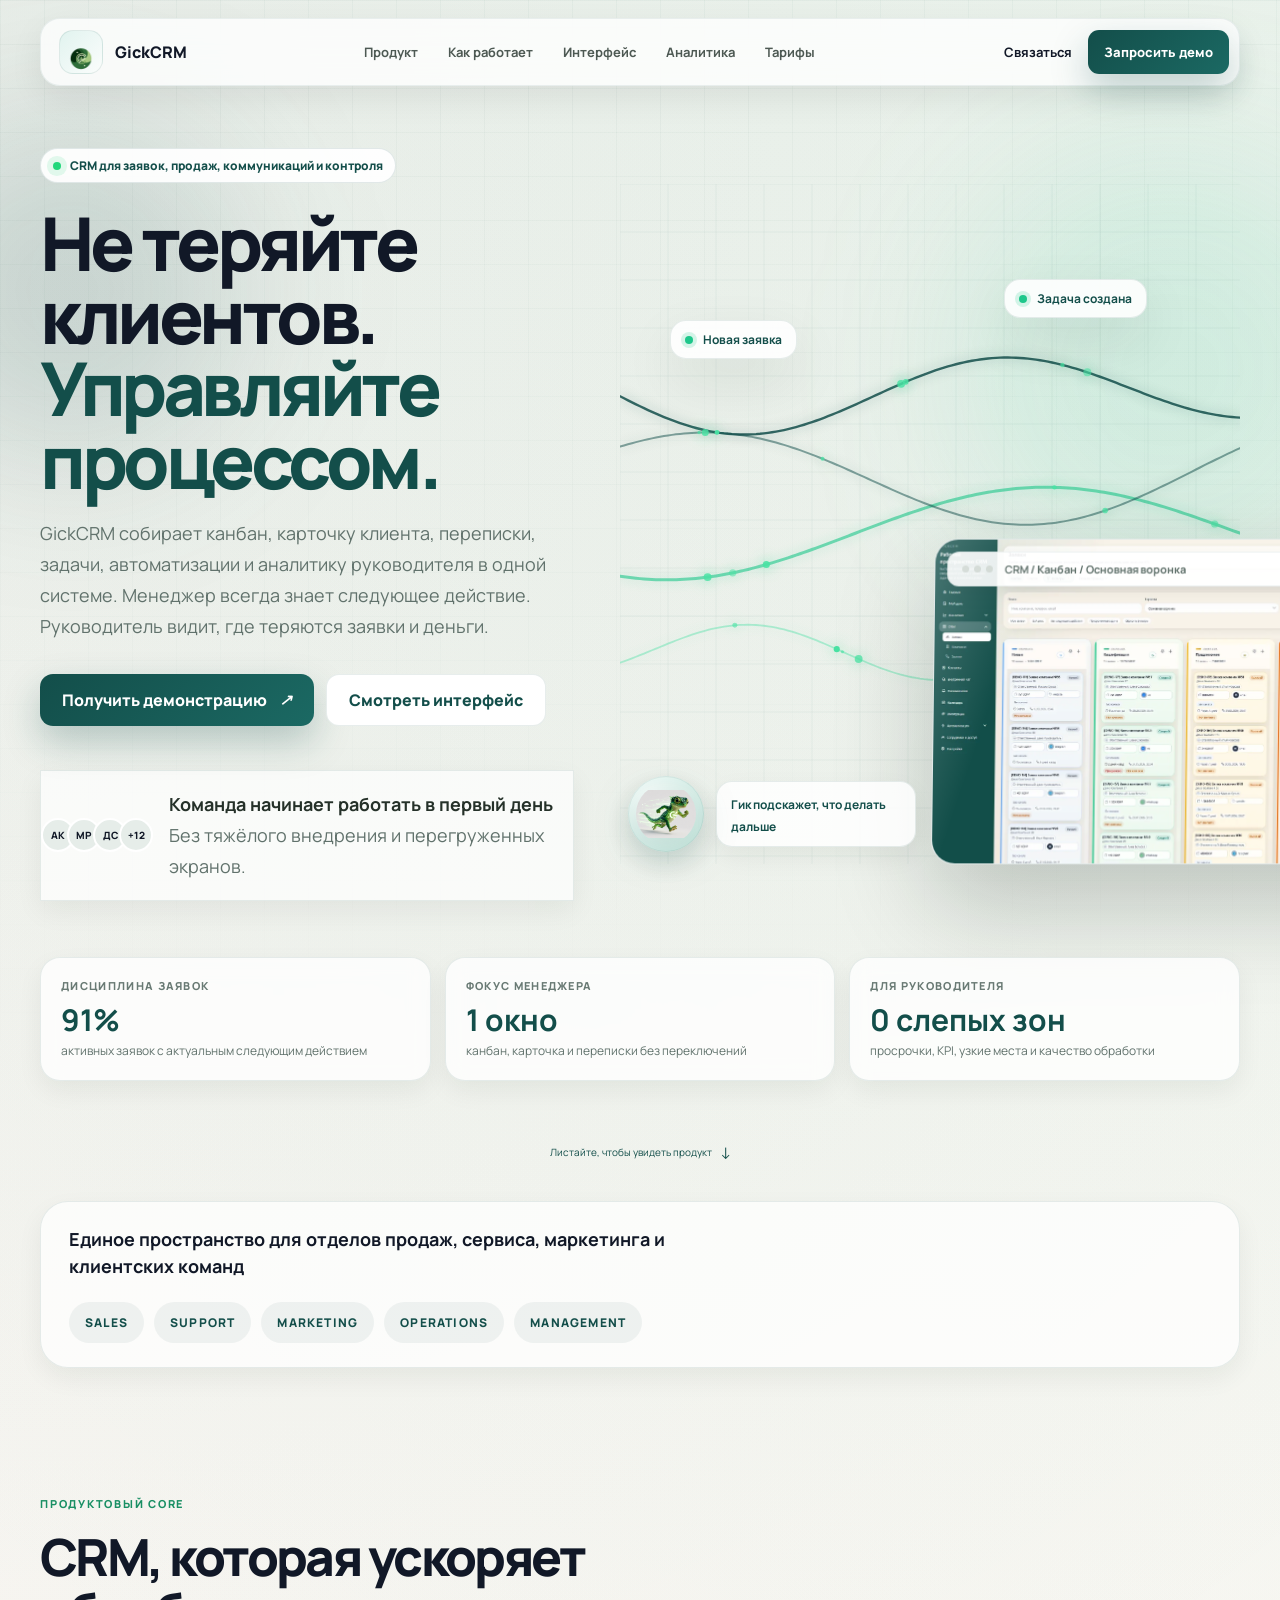
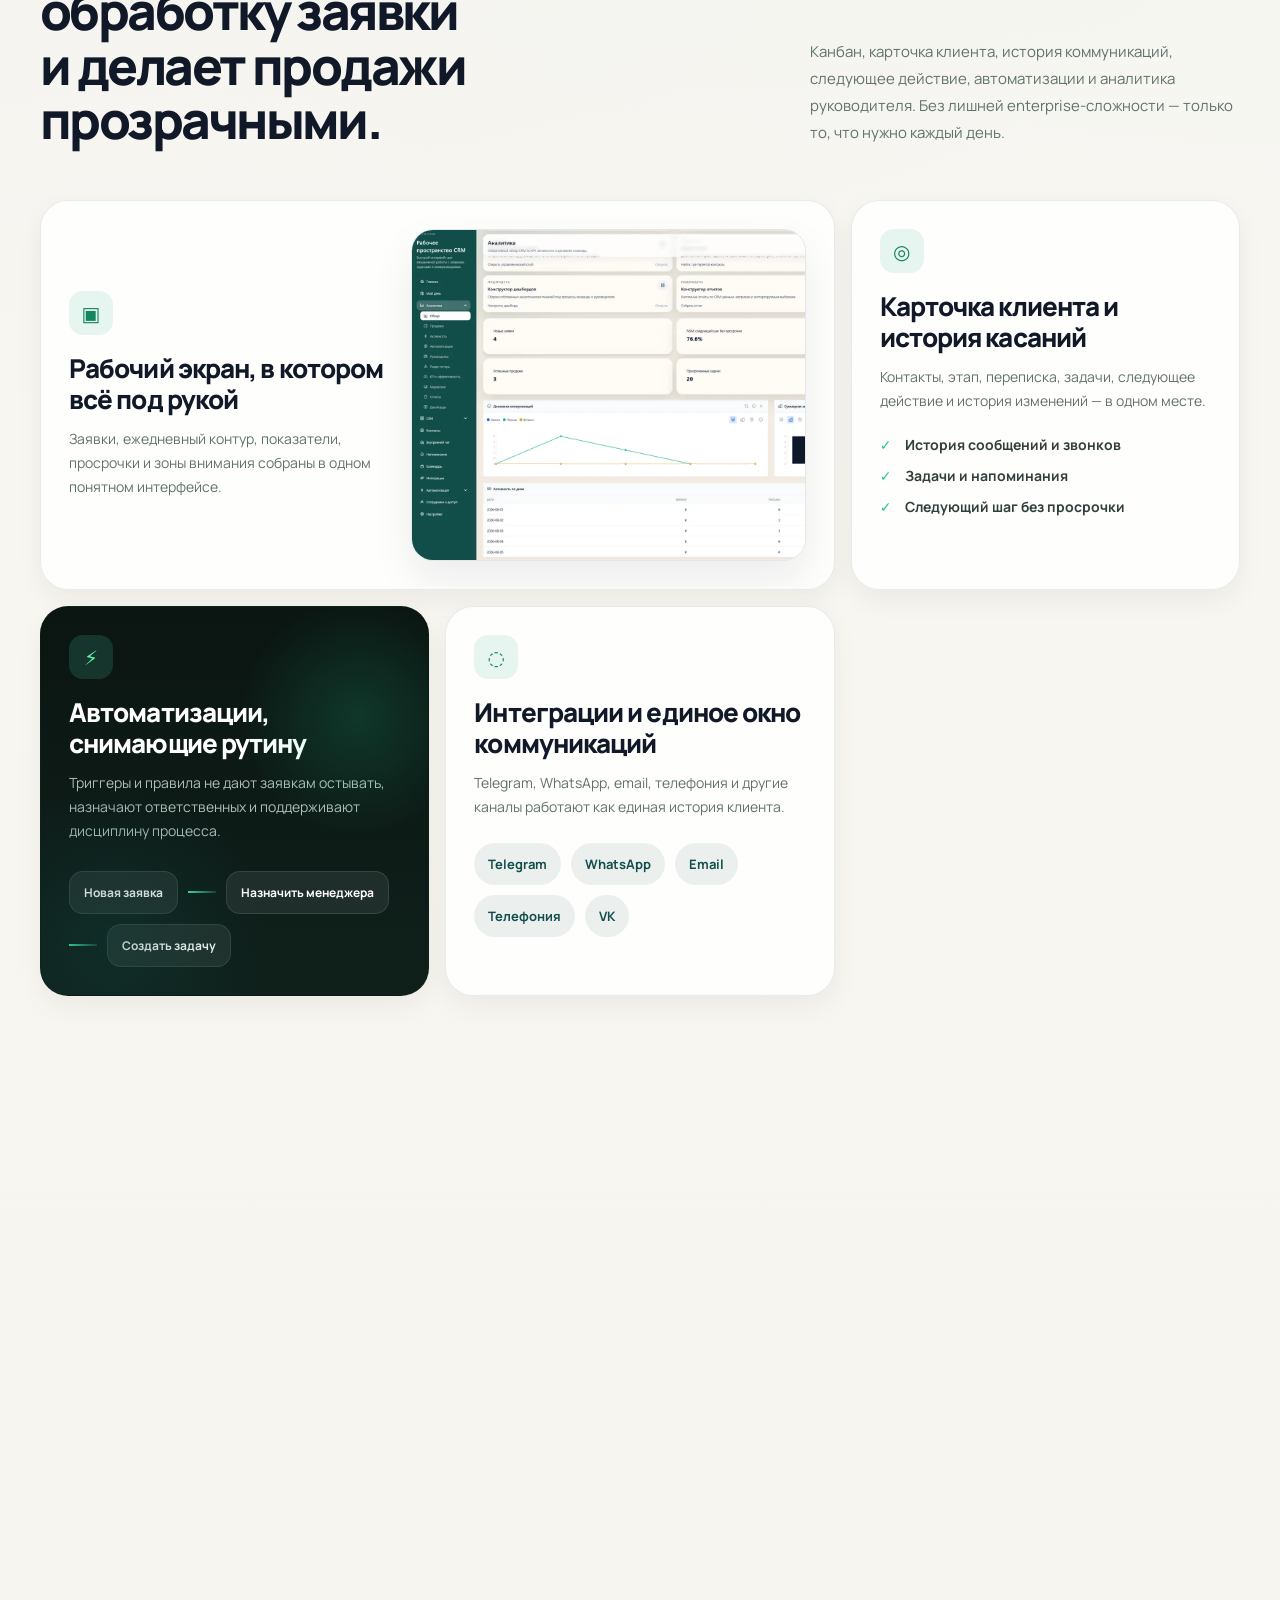
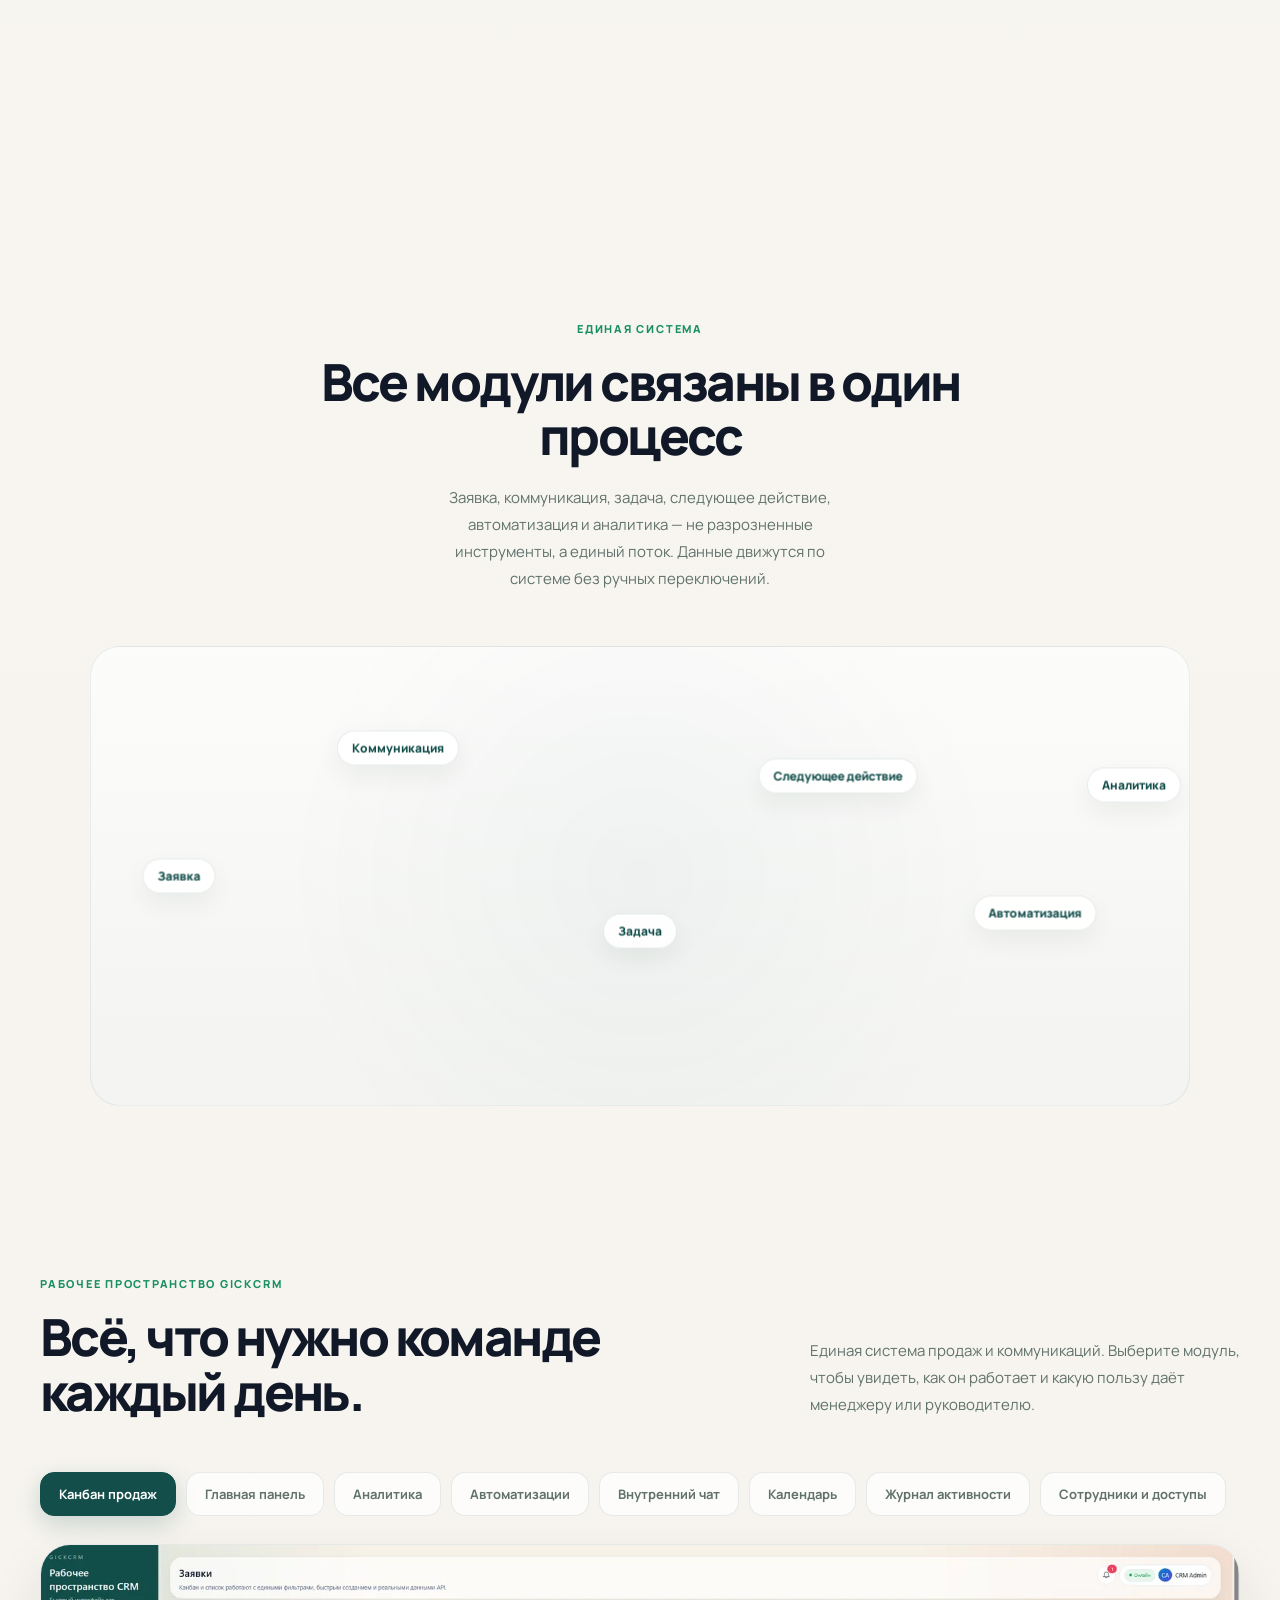
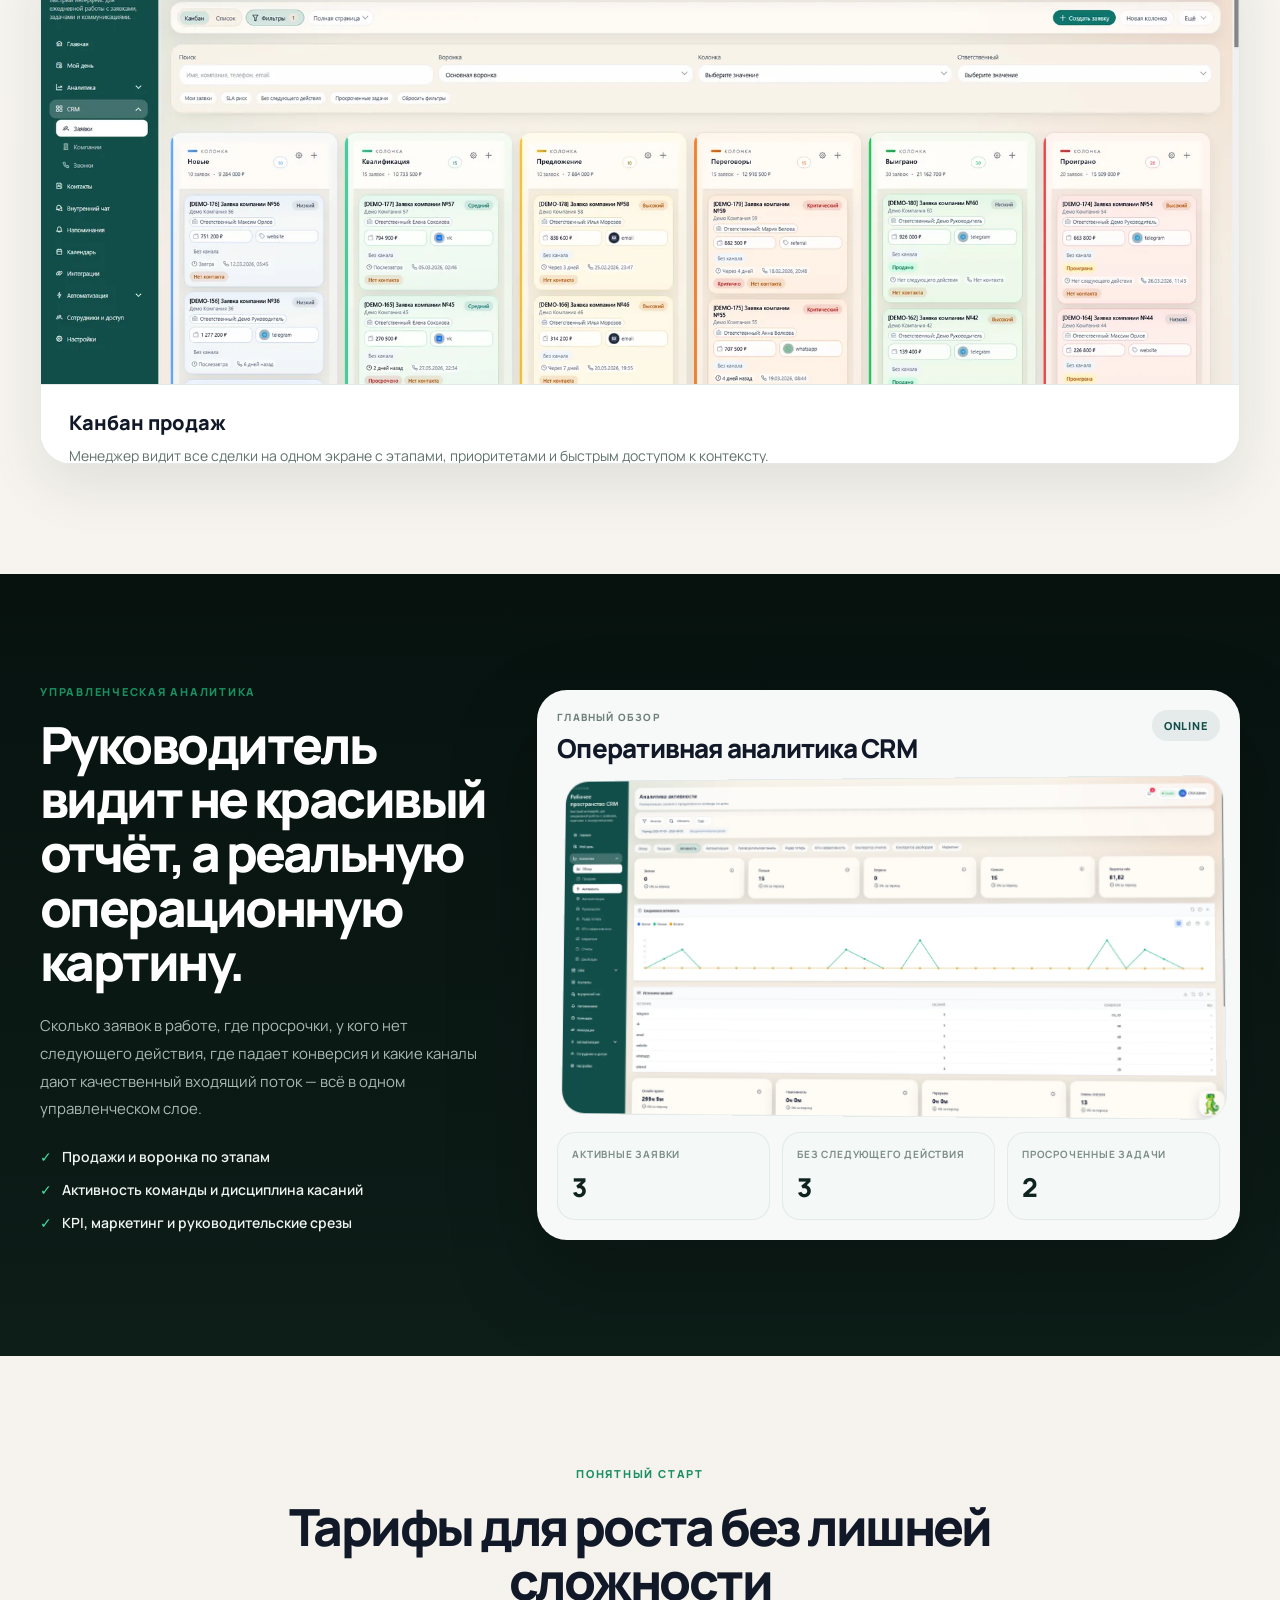
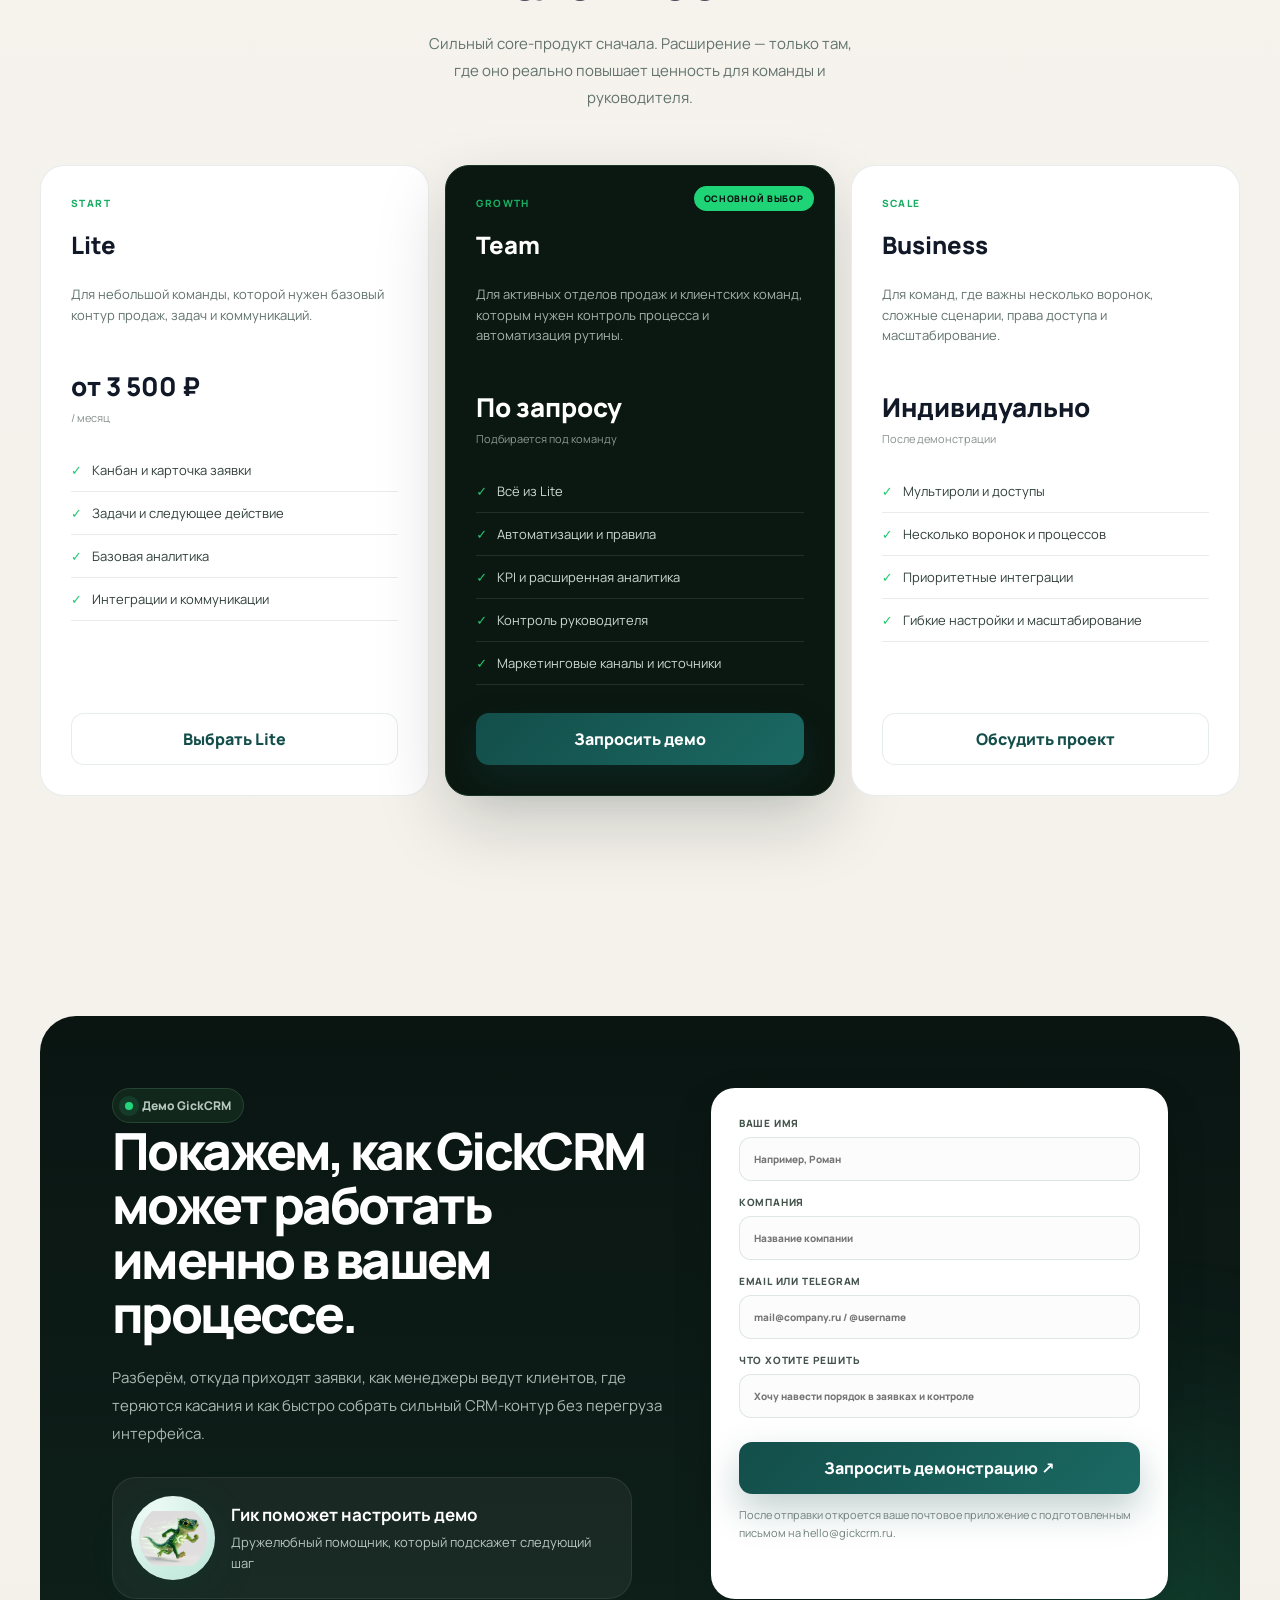
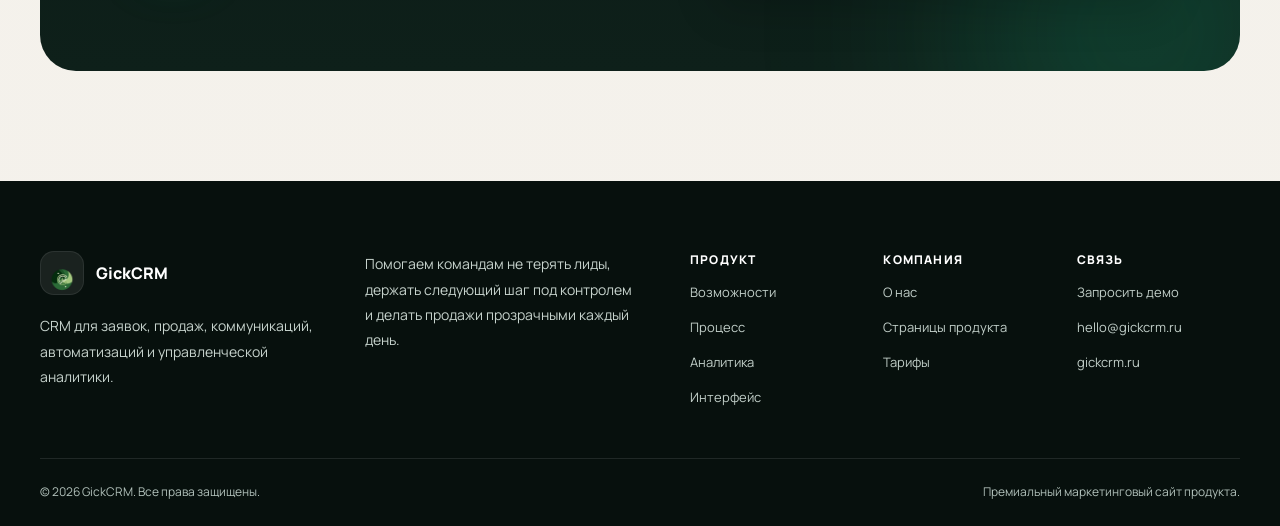
==== commit b3a215a2: "Refactor landing page to premium SaaS site" ====
--- a/index.html
+++ b/index.html
@@ -3,14 +3,14 @@
 <head>
   <meta charset="UTF-8" />
   <meta name="viewport" content="width=device-width, initial-scale=1.0" />
-  <title>GickCRM — премиальная CRM для заявок, продаж и контроля команды</title>
+  <title>GickCRM — CRM для заявок, продаж и контроля команды</title>
   <meta name="description" content="GickCRM объединяет заявки, канбан, коммуникации, задачи, автоматизации и управленческую аналитику в одном рабочем пространстве для продаж и клиентских команд." />
   <meta name="theme-color" content="#134e4a" />
   <meta property="og:type" content="website" />
   <meta property="og:locale" content="ru_RU" />
   <meta property="og:title" content="GickCRM — заявки, продажи и команда под контролем" />
   <meta property="og:description" content="CRM для заявок, коммуникаций, автоматизаций и управленческой аналитики." />
-  <meta property="og:image" content="assets/product/kanban-new.png" />
+  <meta property="og:image" content="assets/product/kanban.webp" />
   <meta name="twitter:card" content="summary_large_image" />
   <meta name="robots" content="index,follow" />
   <link rel="icon" href="favicon.ico" />
@@ -22,11 +22,9 @@
   <link rel="stylesheet" href="home-v2.css" />
 </head>
 <body class="home-v2-body">
-  <div class="noise"></div>
-
   <header class="nav-shell home-nav">
     <a class="brand" href="#top" aria-label="GickCRM">
-      <span class="brand-mark"><img src="assets/logo-hq.png" alt="Логотип GickCRM" /></span>
+      <span class="brand-mark"><img src="assets/logo-hq.png" alt="Логотип GickCRM" width="40" height="40" /></span>
       <span>GickCRM</span>
     </a>
     <nav class="desktop-nav" aria-label="Основная навигация">
@@ -49,65 +47,66 @@
     <a href="#showcase">Интерфейс</a>
     <a href="#analytics">Аналитика</a>
     <a href="#pricing">Тарифы</a>
+    <a href="#demo" class="button button-small" style="margin-top:8px">Запросить демо</a>
   </div>
 
   <main id="top">
-    <section class="hero-v3 section-pad">
-      <div class="hero-v3__grid"></div>
-      <div class="hero-v3__glow hero-v3__glow--a"></div>
-      <div class="hero-v3__glow hero-v3__glow--b"></div>
-      <div class="hero-v3__copy reveal">
-        <div class="pill hero-pill"><span class="pulse"></span> CRM для продаж, заявок, коммуникаций и управленческого контроля</div>
-        <h1>Премиальное рабочее пространство<br><span>для команды, которая не хочет терять клиентов.</span></h1>
-        <p>
-          GickCRM собирает канбан, карточку клиента, задачи, переписки, автоматизации и руководительскую аналитику в одной системе.
-          Менеджер понимает, что делать дальше. Руководитель сразу видит, где теряются заявки, сроки и деньги.
-        </p>
-        <div class="hero-actions hero-actions-v2">
-          <a class="button" href="#demo">Получить демонстрацию <i>↗</i></a>
-          <a class="button button-ghost" href="#showcase">Смотреть интерфейс</a>
-        </div>
-        <div class="trust-row trust-row-v2">
-          <div class="avatars"><span>АК</span><span>МР</span><span>ДС</span><span>+12</span></div>
-          <p><b>Команда начинает работать в первый день</b><br>Без тяжёлого внедрения, перегруженных экранов и лишнего шума.</p>
-        </div>
-        <div class="hero-v3__stats reveal">
-          <article><small>North Star Metric</small><strong>91%</strong><span>активных заявок с актуальным следующим действием</span></article>
-          <article><small>Фокус менеджера</small><strong>1 окно</strong><span>канбан, карточка и коммуникации без переключений</span></article>
-          <article><small>Для руководителя</small><strong>0 слепых зон</strong><span>просрочки, KPI, узкие места и качество обработки</span></article>
-        </div>
-      </div>
-
-      <div class="hero-v3__visual reveal" data-stack-tilt>
-        <div class="beam"></div>
-        <div class="hero-v3__ring hero-v3__ring--a"></div>
-        <div class="hero-v3__ring hero-v3__ring--b"></div>
-
-        <div class="floating-chip floating-chip--top hero-chip">
-          <span class="floating-chip__icon">⚡</span>
-          <div><small>Автоматизация</small><b>Создать задачу, если у лида нет следующего шага</b></div>
-        </div>
-
-        <div class="floating-chip floating-chip--bottom hero-mascot">
-          <div class="hero-mascot__bubble"><img src="assets/mascot-run.png" alt="Маскот GickCRM — Гик" /></div>
-          <div><small>Помощник GickCRM</small><b>Гик подсказывает, куда смотреть в первую очередь</b></div>
-        </div>
-
-        <div class="screen-stack-v3">
-          <article class="screen-card screen-card--main">
-            <div class="screen-card__top"><div class="dots"><i></i><i></i><i></i></div><span>CRM / Канбан / Основная воронка</span></div>
-            <img src="assets/product/kanban-new.png" alt="Канбан GickCRM" />
-            <div class="screen-card__shine"></div>
-          </article>
-          <article class="screen-card screen-card--secondary">
-            <div class="screen-card__badge">Руководитель</div>
-            <img src="assets/product/management-new.png" alt="Управленческая панель GickCRM" />
-          </article>
-        </div>
-      </div>
+    <!-- ============ HERO ============ -->
+    <section class="hero-v4 section-pad">
+      <div class="hero-v4__grid"></div>
+      <div class="hero-v4__glow hero-v4__glow--a"></div>
+      <div class="hero-v4__glow hero-v4__glow--b"></div>
+
+      <div class="hero-v4__content">
+        <div class="hero-v4__copy reveal">
+          <div class="pill hero-pill"><span class="pulse"></span> CRM для заявок, продаж, коммуникаций и контроля</div>
+          <h1>Не теряйте клиентов.<br><span>Управляйте процессом.</span></h1>
+          <p>
+            GickCRM собирает канбан, карточку клиента, переписки, задачи, автоматизации и аналитику руководителя в одной системе.
+            Менеджер всегда знает следующее действие. Руководитель видит, где теряются заявки и деньги.
+          </p>
+          <div class="hero-actions hero-actions-v2">
+            <a class="button" href="#demo">Получить демонстрацию <i>↗</i></a>
+            <a class="button button-ghost" href="#showcase">Смотреть интерфейс</a>
+          </div>
+          <div class="trust-row trust-row-v2">
+            <div class="avatars"><span>АК</span><span>МР</span><span>ДС</span><span>+12</span></div>
+            <p><b>Команда начинает работать в первый день</b><br>Без тяжёлого внедрения и перегруженных экранов.</p>
+          </div>
+        </div>
+
+        <div class="hero-v4__visual reveal">
+          <canvas class="hero-waveform" id="heroWaveform" aria-hidden="true"></canvas>
+
+          <div class="hero-v4__screen reveal">
+            <div class="hero-v4__screen-frame">
+              <div class="screen-card__top"><div class="dots"><i></i><i></i><i></i></div><span>CRM / Канбан / Основная воронка</span></div>
+              <img src="assets/product/kanban.webp" alt="Канбан продаж GickCRM" width="640" height="360" loading="eager" />
+              <div class="screen-card__shine"></div>
+            </div>
+          </div>
+
+          <div class="hero-v4__events" id="heroEvents" aria-hidden="true"></div>
+
+          <div class="hero-v4__mascot" aria-hidden="true">
+            <div class="hero-v4__mascot-bubble">
+              <img src="assets/mascot-run.png" alt="" width="64" height="64" loading="eager" />
+            </div>
+            <div class="hero-v4__mascot-tip"><span>Гик подскажет, что делать дальше</span></div>
+          </div>
+        </div>
+      </div>
+
+      <div class="hero-v4__stats reveal">
+        <article><small>Дисциплина заявок</small><strong>91%</strong><span>активных заявок с актуальным следующим действием</span></article>
+        <article><small>Фокус менеджера</small><strong>1 окно</strong><span>канбан, карточка и переписки без переключений</span></article>
+        <article><small>Для руководителя</small><strong>0 слепых зон</strong><span>просрочки, KPI, узкие места и качество обработки</span></article>
+      </div>
+
       <div class="scroll-hint hero-scroll-v2">Листайте, чтобы увидеть продукт <span>↓</span></div>
     </section>
 
+    <!-- ============ SIGNAL STRIP ============ -->
     <section class="signal-strip reveal">
       <div class="signal-strip__text">
         <p>Единое пространство для отделов продаж, сервиса, маркетинга и клиентских команд</p>
@@ -121,6 +120,7 @@
       </div>
     </section>
 
+    <!-- ============ PRODUCT BENTO ============ -->
     <section class="section home-section" id="product">
       <div class="section-heading reveal">
         <div>
@@ -128,8 +128,8 @@
           <h2>CRM, которая ускоряет обработку заявки<br>и делает продажи прозрачными.</h2>
         </div>
         <p>
-          Главный фокус — канбан, карточка клиента, история коммуникаций, следующее действие, автоматизации и аналитика руководителя.
-          Без раннего перегруза и лишней enterprise-сложности.
+          Канбан, карточка клиента, история коммуникаций, следующее действие, автоматизации и аналитика руководителя.
+          Без лишней enterprise-сложности — только то, что нужно каждый день.
         </p>
       </div>
       <div class="bento-v3">
@@ -139,7 +139,7 @@
             <h3>Рабочий экран, в котором всё под рукой</h3>
             <p>Заявки, ежедневный контур, показатели, просрочки и зоны внимания собраны в одном понятном интерфейсе.</p>
           </div>
-          <div class="mini-screen"><img src="assets/product/dashboard-new.png" alt="Главная панель GickCRM" /></div>
+          <div class="mini-screen"><img src="assets/product/dashboard.webp" alt="Главная панель GickCRM" width="480" height="310" loading="lazy" /></div>
         </article>
         <article class="bento-v3__card reveal">
           <span class="icon-box">◎</span>
@@ -154,8 +154,8 @@
         <article class="bento-v3__card bento-v3__card--dark reveal">
           <div class="card-noise"></div>
           <span class="icon-box dark-icon">⚡</span>
-          <h3>Автоматизации, которые действительно снимают рутину</h3>
-          <p>Триггеры и действия помогают не забывать о клиентах, назначать ответственных и поддерживать дисциплину процесса.</p>
+          <h3>Автоматизации, снимающие рутину</h3>
+          <p>Триггеры и правила не дают заявкам остывать, назначают ответственных и поддерживают дисциплину процесса.</p>
           <div class="flow-line"><span>Новая заявка</span><i></i><span>Назначить менеджера</span><i></i><span>Создать задачу</span></div>
         </article>
         <article class="bento-v3__card reveal">
@@ -167,6 +167,7 @@
       </div>
     </section>
 
+    <!-- ============ WORKFLOW ============ -->
     <section class="section home-section workflow-v2" id="workflow">
       <div class="section-heading center reveal">
         <span class="eyebrow">Один прозрачный процесс</span>
@@ -176,58 +177,118 @@
       <div class="steps-v2">
         <article class="reveal"><span>01</span><h3>Заявка попадает в CRM</h3><p>Из сайта, мессенджеров, рекламы, email или звонка — сразу в воронку.</p></article>
         <article class="reveal"><span>02</span><h3>Менеджер видит, что делать дальше</h3><p>Источник, приоритет, история, владелец и следующее действие показываются сразу.</p></article>
-        <article class="reveal"><span>03</span><h3>Система контролирует движение</h3><p>Просрочки, задачи и автоматизации не дают заявкам остыть и зависать без касания.</p></article>
-        <article class="reveal"><span>04</span><h3>Руководитель видит слабые места</h3><p>Потери, KPI, эффективность сотрудников и маркетинговых каналов становятся прозрачными.</p></article>
-      </div>
-    </section>
-
-    <section class="section home-section aura-section">
-      <div class="aura-card reveal">
-        <div class="aura-card__copy">
-          <span class="eyebrow">Абстрактный слой управления</span>
-          <h2>Контроль ощущается не как тяжёлый ERP-контур, а как чистая и быстрая система.</h2>
-          <p>Мы добавили отдельный визуальный слой, который усиливает технологичность бренда без перегруза интерфейсом. Это абстрактная анимация, не привязанная к скриншотам — чтобы сайт ощущался премиальным, а не просто каталогом экранов.</p>
-        </div>
-        <div class="aura-stage" aria-hidden="true">
-          <div class="aura-orb"></div>
-          <div class="aura-orbit aura-orbit--one"></div>
-          <div class="aura-orbit aura-orbit--two"></div>
-          <div class="aura-grid"></div>
-          <div class="aura-node aura-node--a">Leads</div>
-          <div class="aura-node aura-node--b">Tasks</div>
-          <div class="aura-node aura-node--c">Chats</div>
-          <div class="aura-node aura-node--d">KPI</div>
-          <div class="aura-node aura-node--e">Automation</div>
-          <div class="aura-pulse"></div>
-        </div>
-      </div>
-    </section>
-
-    <section class="section home-section showcase-v3" id="showcase">
+        <article class="reveal"><span>03</span><h3>Система контролирует движение</h3><p>Просрочки, задачи и автоматизации не дают заявкам зависать без касания.</p></article>
+        <article class="reveal"><span>04</span><h3>Руководитель видит слабые места</h3><p>Потери, KPI, эффективность сотрудников и качество маркетинговых каналов — наглядно.</p></article>
+      </div>
+    </section>
+
+    <!-- ============ NETWORK DATA-FLOW ANIMATION ============ -->
+    <section class="section home-section network-section">
+      <div class="section-heading center reveal">
+        <span class="eyebrow">Единая система</span>
+        <h2>Все модули связаны в один процесс</h2>
+        <p>Заявка, коммуникация, задача, следующее действие, автоматизация и аналитика — не разрозненные инструменты, а единый поток. Данные движутся по системе без ручных переключений.</p>
+      </div>
+      <div class="network-stage reveal">
+        <canvas class="network-canvas" id="networkCanvas" aria-hidden="true"></canvas>
+        <div class="network-labels" aria-hidden="true">
+          <span class="network-label" data-node="0">Заявка</span>
+          <span class="network-label" data-node="1">Коммуникация</span>
+          <span class="network-label" data-node="2">Задача</span>
+          <span class="network-label" data-node="3">Следующее действие</span>
+          <span class="network-label" data-node="4">Автоматизация</span>
+          <span class="network-label" data-node="5">Аналитика</span>
+        </div>
+      </div>
+    </section>
+
+    <!-- ============ PRODUCT SHOWCASE ============ -->
+    <section class="section home-section showcase-v4" id="showcase">
       <div class="section-heading reveal">
         <div>
-          <span class="eyebrow">Внутри GickCRM</span>
-          <h2>Ключевые экраны собраны в живую продуктовую витрину.</h2>
-        </div>
-        <p>Главная панель, канбан, чат, календарь, автоматизации, сотрудники, журнал активности и помощник — всё это показано как единая экосистема, а не просто список картинок.</p>
-      </div>
-      <div class="showcase-grid">
-        <figure class="showcase-card showcase-card--xl reveal"><img src="assets/product/kanban-new.png" alt="Канбан GickCRM" /><figcaption><strong>Канбан продаж</strong><span>Главный рабочий экран с этапами, приоритетами и быстрым доступом к контексту сделки.</span></figcaption></figure>
-        <figure class="showcase-card reveal"><img src="assets/product/dashboard-new.png" alt="Главная панель GickCRM" /><figcaption><strong>Главная панель</strong><span>Ежедневный контур и сводка по ключевым показателям.</span></figcaption></figure>
-        <figure class="showcase-card reveal"><img src="assets/product/management-new.png" alt="Руководительская панель" /><figcaption><strong>Руководительская панель</strong><span>Быстрый обзор управленческих показателей и узких мест.</span></figcaption></figure>
-        <figure class="showcase-card reveal"><img src="assets/product/chat-new.png" alt="Внутренний чат GickCRM" /><figcaption><strong>Внутренний чат</strong><span>Командное взаимодействие прямо внутри CRM.</span></figcaption></figure>
-        <figure class="showcase-card reveal"><img src="assets/product/calendar-new.png" alt="Календарь GickCRM" /><figcaption><strong>Календарь</strong><span>События, встречи и планирование ежедневной работы.</span></figcaption></figure>
-        <figure class="showcase-card reveal"><img src="assets/product/activity-new.png" alt="Журнал активности GickCRM" /><figcaption><strong>Журнал активности</strong><span>Операционная прозрачность: кто и что делал в системе.</span></figcaption></figure>
-        <figure class="showcase-card reveal"><img src="assets/product/automation-new.png" alt="Автоматизации GickCRM" /><figcaption><strong>Автоматизации</strong><span>Правила, сценарии и рабочий контроль без ручной рутины.</span></figcaption></figure>
-        <figure class="showcase-card reveal"><img src="assets/product/employees-new.png" alt="Сотрудники и доступы GickCRM" /><figcaption><strong>Сотрудники и доступы</strong><span>Статусы команды, роли и управление рабочим контуром.</span></figcaption></figure>
-      </div>
-    </section>
-
+          <span class="eyebrow">Рабочее пространство GickCRM</span>
+          <h2>Всё, что нужно команде каждый день.</h2>
+        </div>
+        <p>Единая система продаж и коммуникаций. Выберите модуль, чтобы увидеть, как он работает и какую пользу даёт менеджеру или руководителю.</p>
+      </div>
+
+      <div class="showcase-v4__tabs reveal" role="tablist" aria-label="Модули GickCRM">
+        <button class="showcase-v4__tab active" role="tab" aria-selected="true" data-tab="0">Канбан продаж</button>
+        <button class="showcase-v4__tab" role="tab" aria-selected="false" data-tab="1">Главная панель</button>
+        <button class="showcase-v4__tab" role="tab" aria-selected="false" data-tab="2">Аналитика</button>
+        <button class="showcase-v4__tab" role="tab" aria-selected="false" data-tab="3">Автоматизации</button>
+        <button class="showcase-v4__tab" role="tab" aria-selected="false" data-tab="4">Внутренний чат</button>
+        <button class="showcase-v4__tab" role="tab" aria-selected="false" data-tab="5">Календарь</button>
+        <button class="showcase-v4__tab" role="tab" aria-selected="false" data-tab="6">Журнал активности</button>
+        <button class="showcase-v4__tab" role="tab" aria-selected="false" data-tab="7">Сотрудники и доступы</button>
+      </div>
+
+      <div class="showcase-v4__stage reveal">
+        <div class="showcase-v4__screen active" data-panel="0">
+          <img src="assets/product/kanban.webp" alt="Канбан продаж GickCRM" width="1200" height="611" loading="lazy" />
+          <div class="showcase-v4__caption">
+            <strong>Канбан продаж</strong>
+            <p>Менеджер видит все сделки на одном экране с этапами, приоритетами и быстрым доступом к контексту. Перетаскивание карточек заменяет десятки кликов.</p>
+          </div>
+        </div>
+        <div class="showcase-v4__screen" data-panel="1">
+          <img src="assets/product/dashboard.webp" alt="Главная панель GickCRM" width="1200" height="611" loading="lazy" />
+          <div class="showcase-v4__caption">
+            <strong>Главная панель</strong>
+            <p>Ежедневный контур: задачи на сегодня, просрочки, срочные заявки и показатели — всё для быстрого старта рабочего дня без хаоса.</p>
+          </div>
+        </div>
+        <div class="showcase-v4__screen" data-panel="2">
+          <img src="assets/product/analytics.webp" alt="Аналитика GickCRM" width="1200" height="611" loading="lazy" />
+          <div class="showcase-v4__caption">
+            <strong>Аналитика</strong>
+            <p>Конверсия по этапам, эффективность источников и качество обработки заявок. Руководитель видит, какие каналы приносят деньги, а какие — пустой трафик.</p>
+          </div>
+        </div>
+        <div class="showcase-v4__screen" data-panel="3">
+          <img src="assets/product/automations.webp" alt="Автоматизации GickCRM" width="1200" height="611" loading="lazy" />
+          <div class="showcase-v4__caption">
+            <strong>Автоматизации</strong>
+            <p>Правила и сценарии снимают рутину: авто-назначение ответственного, создание задач при простое, напоминания о следующем действии.</p>
+          </div>
+        </div>
+        <div class="showcase-v4__screen" data-panel="4">
+          <img src="assets/product/chat.webp" alt="Внутренний чат GickCRM" width="1200" height="611" loading="lazy" />
+          <div class="showcase-v4__caption">
+            <strong>Внутренний чат</strong>
+            <p>Командное взаимодействие прямо внутри CRM — без переключения в мессенджеры. Контекст сделки всегда под рукой в обсуждении.</p>
+          </div>
+        </div>
+        <div class="showcase-v4__screen" data-panel="5">
+          <img src="assets/product/calendar.webp" alt="Календарь GickCRM" width="1200" height="611" loading="lazy" />
+          <div class="showcase-v4__caption">
+            <strong>Календарь</strong>
+            <p>Встречи, звонки и дедлайны в едином расписании. Менеджер не забывает о клиенте, а руководитель видит загрузку команды.</p>
+          </div>
+        </div>
+        <div class="showcase-v4__screen" data-panel="6">
+          <img src="assets/product/activity.webp" alt="Журнал активности GickCRM" width="1200" height="611" loading="lazy" />
+          <div class="showcase-v4__caption">
+            <strong>Журнал активности</strong>
+            <p>Кто и когда менял статус, назначал задачу или оставил заявку без действия. Полная операционная прозрачность для руководителя.</p>
+          </div>
+        </div>
+        <div class="showcase-v4__screen" data-panel="7">
+          <img src="assets/product/employees.webp" alt="Сотрудники и доступы GickCRM" width="1200" height="611" loading="lazy" />
+          <div class="showcase-v4__caption">
+            <strong>Сотрудники и доступы</strong>
+            <p>Роли, статусы и права доступа в одном экране. Руководитель контролирует, кто и к каким данным имеет доступ.</p>
+          </div>
+        </div>
+      </div>
+    </section>
+
+    <!-- ============ ANALYTICS ============ -->
     <section class="section analytics-v3" id="analytics">
       <div class="analytics-v3__copy reveal">
         <span class="eyebrow">Управленческая аналитика</span>
         <h2>Руководитель видит не красивый отчёт, а реальную операционную картину.</h2>
-        <p>Сколько заявок в работе, где просрочки, у кого нет следующего действия, где падает конверсия и какие каналы дают качественный входящий поток — всё это собирается в одном управленческом слое.</p>
+        <p>Сколько заявок в работе, где просрочки, у кого нет следующего действия, где падает конверсия и какие каналы дают качественный входящий поток — всё в одном управленческом слое.</p>
         <ul>
           <li><span>✓</span>Продажи и воронка по этапам</li>
           <li><span>✓</span>Активность команды и дисциплина касаний</li>
@@ -235,18 +296,25 @@
         </ul>
       </div>
       <div class="analytics-v3__visual reveal">
-        <div class="analytics-panel-v3">
+        <div class="analytics-panel-v3" data-img-tilt>
           <div class="analytics-panel-v3__head"><div><small>Главный обзор</small><h3>Оперативная аналитика CRM</h3></div><span>Online</span></div>
-          <img src="assets/product/analytics-activity.png" alt="Аналитика GickCRM" />
-          <div class="analytics-badges"><div><small>Активные заявки</small><b>3</b></div><div><small>Без следующего действия</small><b>3</b></div><div><small>Просроченные задачи</small><b>2</b></div></div>
-        </div>
-      </div>
-    </section>
-
+          <div class="analytics-panel-v3__img-wrap">
+            <img src="assets/product/analytics.webp" alt="Аналитика GickCRM" width="640" height="360" loading="lazy" />
+          </div>
+          <div class="analytics-badges">
+            <div class="analytics-badge" data-count="3"><small>Активные заявки</small><b>3</b></div>
+            <div class="analytics-badge" data-count="3"><small>Без следующего действия</small><b>3</b></div>
+            <div class="analytics-badge" data-count="2"><small>Просроченные задачи</small><b>2</b></div>
+          </div>
+        </div>
+      </div>
+    </section>
+
+    <!-- ============ PRICING ============ -->
     <section class="section home-section" id="pricing">
       <div class="section-heading center reveal">
         <span class="eyebrow">Понятный старт</span>
-        <h2>Тарифы, с которых можно расти без лишней сложности</h2>
+        <h2>Тарифы для роста без лишней сложности</h2>
         <p>Сильный core-продукт сначала. Расширение — только там, где оно реально повышает ценность для команды и руководителя.</p>
       </div>
       <div class="pricing-grid">
@@ -256,13 +324,17 @@
       </div>
     </section>
 
+    <!-- ============ CTA / DEMO ============ -->
     <section class="section home-section">
       <div class="cta-v3" id="demo">
         <div class="cta-v3__copy reveal">
           <div class="pill dark-pill"><span class="pulse"></span> Демо GickCRM</div>
           <h2>Покажем, как GickCRM может работать именно в вашем процессе.</h2>
           <p>Разберём, откуда приходят заявки, как менеджеры ведут клиентов, где теряются касания и как быстро собрать сильный CRM-контур без перегруза интерфейса.</p>
-          <div class="cta-v3__mascot"><div class="cta-v3__mascot-bubble"><img src="assets/mascot-run.png" alt="Маскот GickCRM — Гик" /></div><div><strong>Гик остаётся рядом</strong><span>Не ради декора, а как дружелюбный фирменный помощник бренда.</span></div></div>
+          <div class="cta-v3__mascot">
+            <div class="cta-v3__mascot-bubble"><img src="assets/mascot-run.png" alt="" width="80" height="80" loading="lazy" /></div>
+            <div><strong>Гик поможет настроить демо</strong><span>Дружелюбный помощник, который подскажет следующий шаг</span></div>
+          </div>
         </div>
         <form class="demo-form reveal" data-contact-form data-recipient="hello@gickcrm.ru">
           <label>Ваше имя<input type="text" name="name" placeholder="Например, Роман" required /></label>
@@ -278,13 +350,15 @@
 
   <footer class="footer-v3">
     <div class="footer-main">
-      <div>
-        <a class="brand" href="#top"><span class="brand-mark"><img src="assets/logo-hq.png" alt="Логотип GickCRM" /></span><span>GickCRM</span></a>
+      <div class="footer-brand">
+        <a class="brand" href="#top"><span class="brand-mark"><img src="assets/logo-hq.png" alt="Логотип GickCRM" width="40" height="40" /></span><span>GickCRM</span></a>
         <p>CRM для заявок, продаж, коммуникаций, автоматизаций и управленческой аналитики.</p>
       </div>
-      <p>Помогаем командам не терять лиды, держать следующий шаг под контролем и делать продажи прозрачными каждый день.</p>
+      <div class="footer-tagline">
+        <p>Помогаем командам не терять лиды, держать следующий шаг под контролем и делать продажи прозрачными каждый день.</p>
+      </div>
       <div class="footer-links">
-        <div><b>Продукт</b><a href="#product">Возможности</a><a href="#workflow">Процесс</a><a href="#analytics">Аналитика</a></div>
+        <div><b>Продукт</b><a href="#product">Возможности</a><a href="#workflow">Процесс</a><a href="#analytics">Аналитика</a><a href="#showcase">Интерфейс</a></div>
         <div><b>Компания</b><a href="about.html">О нас</a><a href="product.html">Страницы продукта</a><a href="prices.html">Тарифы</a></div>
         <div><b>Связь</b><a href="#demo">Запросить демо</a><a href="mailto:hello@gickcrm.ru">hello@gickcrm.ru</a><a href="https://gickcrm.ru">gickcrm.ru</a></div>
       </div>
--- a/home-v2.css
+++ b/home-v2.css
@@ -1,3 +1,9 @@
+/* ============================================================
+   GickCRM — Premium SaaS Landing Styles (v4)
+   Brand color: deep green-teal #134E4A
+   Accent: bright green for light/active states only
+   ============================================================ */
+
 :root{
   --bg:#f6f4ef;
   --bg-soft:#fcfbf8;
@@ -12,104 +18,299 @@
   --primary-soft:#dcefeb;
   --accent:#1ec78b;
   --accent-soft:#baf3dc;
+  --accent-glow:#48e2a3;
   --dark:#081411;
+  --dark-soft:#0d1d18;
   --shadow-sm:0 10px 26px rgba(11,31,25,.06);
   --shadow-md:0 22px 56px rgba(11,31,25,.09);
   --shadow-lg:0 32px 88px rgba(11,31,25,.14);
-}
-
+  --radius:28px;
+}
+
+/* ---------- Base ---------- */
 .home-v2-body{
   background:
     radial-gradient(circle at top left, rgba(19,78,74,.06), transparent 24%),
     radial-gradient(circle at top right, rgba(30,199,139,.055), transparent 24%),
     linear-gradient(180deg,#faf8f4 0%,#f4f1eb 100%);
   color:var(--text);
-}
-.home-v2-body .noise{opacity:.008;mix-blend-mode:normal}
-.home-v2-body .nav-shell{border-color:rgba(19,78,74,.08);background:rgba(255,255,255,.78);backdrop-filter:blur(18px);box-shadow:0 12px 34px rgba(8,20,17,.07)}
+  overflow-x:hidden;
+}
+.home-v2-body .noise{opacity:.006;mix-blend-mode:normal}
+.home-v2-body .nav-shell{
+  border-color:rgba(19,78,74,.08);
+  background:rgba(255,255,255,.78);
+  backdrop-filter:blur(18px);
+  box-shadow:0 12px 34px rgba(8,20,17,.07);
+}
 .home-v2-body .desktop-nav a:hover{background:rgba(19,78,74,.06);color:var(--primary)}
-.home-v2-body .button{background:linear-gradient(135deg,var(--primary),#1b6963);color:#fff;box-shadow:0 16px 36px rgba(19,78,74,.26)}
+.home-v2-body .button{
+  background:linear-gradient(135deg,var(--primary),#1b6963);
+  color:#fff;
+  box-shadow:0 16px 36px rgba(19,78,74,.26);
+}
 .home-v2-body .button:hover{transform:translateY(-2px);box-shadow:0 22px 42px rgba(19,78,74,.3)}
 .home-v2-body .button-ghost{background:#fff;color:var(--primary);border:1px solid var(--line);box-shadow:none}
 .home-v2-body .text-link,.home-v2-body .brand{color:var(--text)}
+
+/* ---------- Logo ---------- */
 .home-v2-body .brand{font-weight:800;gap:12px}
-.home-v2-body .brand-mark{width:42px;height:42px;border-radius:14px;background:linear-gradient(135deg,#e1f3ef,#fbfdfc);border:1px solid rgba(19,78,74,.1);overflow:visible;padding:6px;display:grid;place-items:center}
-.home-v2-body .brand-mark img{width:100%;height:100%;object-fit:contain;display:block}
-
-.hero-v3{
+.home-v2-body .brand-mark{
+  width:44px;height:44px;border-radius:14px;
+  background:linear-gradient(135deg,#e1f3ef,#fbfdfc);
+  border:1px solid rgba(19,78,74,.1);
+  overflow:visible;padding:6px;display:grid;place-items:center;
+}
+.home-v2-body .brand-mark img{
+  width:100%;height:100%;object-fit:contain;display:block;
+}
+
+/* ============================================================
+   HERO
+   ============================================================ */
+.hero-v4{
   position:relative;
+  min-height:940px;
+  padding-top:148px;
+  padding-bottom:120px;
+  overflow:hidden;
+}
+.hero-v4__grid{
+  position:absolute;inset:0;
+  background-image:
+    linear-gradient(rgba(19,78,74,.04) 1px, transparent 1px),
+    linear-gradient(90deg,rgba(19,78,74,.04) 1px, transparent 1px);
+  background-size:44px 44px;
+  mask-image:linear-gradient(180deg,rgba(0,0,0,.85),transparent 92%);
+  pointer-events:none;
+}
+.hero-v4__glow{position:absolute;border-radius:50%;filter:blur(80px);pointer-events:none}
+.hero-v4__glow--a{width:340px;height:340px;background:rgba(19,78,74,.16);top:120px;left:-100px}
+.hero-v4__glow--b{width:440px;height:440px;background:rgba(30,199,139,.12);right:-110px;top:150px}
+
+.hero-v4__content{
+  position:relative;z-index:2;
   display:grid;
   grid-template-columns:minmax(0,1fr) minmax(520px,620px);
   gap:46px;
   align-items:center;
-  min-height:980px;
-  padding-top:148px;
+}
+.hero-v4__copy,.hero-v4__visual{position:relative;z-index:2}
+.hero-pill{background:rgba(255,255,255,.92);border-color:rgba(19,78,74,.12);color:var(--primary)}
+
+.hero-v4__copy h1{
+  margin:24px 0 20px;
+  font-size:clamp(3.4rem,5.8vw,5.8rem);
+  line-height:.98;
+  letter-spacing:-.06em;
+  font-weight:800;
+}
+.hero-v4__copy h1 span{color:var(--primary);display:inline-block}
+.hero-v4__copy p{
+  max-width:620px;
+  color:var(--muted);
+  font-size:18px;
+  line-height:1.72;
+}
+.hero-actions-v2{margin-top:32px;display:flex;gap:12px;flex-wrap:wrap}
+.trust-row-v2{background:var(--surface-soft);border:1px solid var(--line);box-shadow:var(--shadow-sm)}
+
+/* ---- Hero visual: waveform + single screen ---- */
+.hero-v4__visual{
+  position:relative;
+  min-height:680px;
+  perspective:1600px;
+}
+.hero-waveform{
+  position:absolute;
+  inset:0;
+  width:100%;
+  height:100%;
+  pointer-events:none;
+  z-index:1;
+}
+
+.hero-v4__screen{
+  position:absolute;
+  z-index:2;
+  left:50%;
+  top:52%;
+  transform:translate(-50%,-50%);
+  width:min(100%,580px);
+}
+.hero-v4__screen-frame{
+  position:relative;
+  background:rgba(255,255,255,.9);
+  border:1px solid rgba(19,78,74,.12);
+  border-radius:24px;
   overflow:hidden;
-}
-.hero-v3__grid{position:absolute;inset:0;background-image:linear-gradient(rgba(19,78,74,.04) 1px, transparent 1px),linear-gradient(90deg,rgba(19,78,74,.04) 1px, transparent 1px);background-size:44px 44px;mask-image:linear-gradient(180deg,rgba(0,0,0,.85),transparent 92%);pointer-events:none}
-.hero-v3__glow{position:absolute;border-radius:50%;filter:blur(80px);pointer-events:none}
-.hero-v3__glow--a{width:340px;height:340px;background:rgba(19,78,74,.16);top:120px;left:-100px}
-.hero-v3__glow--b{width:440px;height:440px;background:rgba(30,199,139,.12);right:-110px;top:150px}
-.hero-v3__copy,.hero-v3__visual{position:relative;z-index:2}
-.hero-pill{background:rgba(255,255,255,.92);border-color:rgba(19,78,74,.12);color:var(--primary)}
-.hero-v3__copy h1{margin:24px 0 20px;font-size:clamp(3.7rem,6.4vw,6.4rem);line-height:.96;letter-spacing:-.06em}
-.hero-v3__copy h1 span{color:var(--primary);display:inline-block}
-.hero-v3__copy p{max-width:700px;color:var(--muted);font-size:18px;line-height:1.78}
-.hero-actions-v2{margin-top:32px}
-.trust-row-v2{background:var(--surface-soft);border:1px solid var(--line);box-shadow:var(--shadow-sm)}
-.hero-v3__stats{display:grid;grid-template-columns:repeat(3,1fr);gap:14px;margin-top:20px}
-.hero-v3__stats article{padding:18px;border-radius:20px;background:rgba(255,255,255,.78);border:1px solid var(--line);box-shadow:var(--shadow-sm);backdrop-filter:blur(10px)}
-.hero-v3__stats small{display:block;color:#697a74;font-size:11px;font-weight:800;letter-spacing:.12em;text-transform:uppercase}
-.hero-v3__stats strong{display:block;font-size:28px;line-height:1.1;margin-top:10px}
-.hero-v3__stats span{display:block;color:var(--muted);font-size:12px;line-height:1.6;margin-top:6px}
-
-.hero-v3__visual{min-height:720px;perspective:1600px}
-.beam{position:absolute;left:53%;top:98px;transform:translateX(-50%);width:360px;height:430px;background:linear-gradient(180deg, rgba(19,78,74,.34), rgba(19,78,74,0));filter:blur(8px);clip-path:polygon(45% 0,55% 0,100% 100%,0 100%);opacity:.56;animation:beamPulse 4.2s ease-in-out infinite}
-.hero-v3__ring{position:absolute;left:52%;top:46%;border-radius:50%;border:1px solid rgba(19,78,74,.2);transform-style:preserve-3d;pointer-events:none}
-.hero-v3__ring--a{width:460px;height:460px;transform:translate(-50%,-50%) rotateX(76deg);animation:ringSpinA 12s linear infinite}
-.hero-v3__ring--b{width:590px;height:590px;transform:translate(-50%,-50%) rotateX(79deg);opacity:.52;animation:ringSpinB 16s linear infinite}
-
-.screen-stack-v3{position:relative;width:100%;height:720px;transform-style:preserve-3d}
-.screen-card{position:absolute;background:rgba(255,255,255,.84);border:1px solid rgba(19,78,74,.12);box-shadow:var(--shadow-lg);overflow:hidden;backdrop-filter:blur(14px)}
-.screen-card img{width:100%;height:100%;object-fit:cover;object-position:left top;display:block}
-.screen-card--main{width:620px;height:390px;left:0;top:160px;border-radius:30px;transform:rotateY(-12deg) rotateX(9deg);animation:screenFloatMain 7s ease-in-out infinite}
-.screen-card--secondary{width:340px;height:290px;right:6px;top:56px;border-radius:26px;transform:rotateY(-16deg) rotateX(10deg);animation:screenFloatSecondary 8s ease-in-out infinite}
-.screen-card__top{position:absolute;top:14px;left:16px;right:16px;z-index:2;display:flex;align-items:center;gap:12px;padding:10px 14px;border-radius:14px;background:rgba(255,255,255,.86);border:1px solid rgba(19,78,74,.08);box-shadow:0 10px 20px rgba(0,0,0,.06)}
+  box-shadow:0 40px 100px rgba(7,28,17,.22), 0 0 0 1px rgba(255,255,255,.5) inset;
+  transform:rotateY(-8deg) rotateX(5deg);
+  transition:transform .4s ease;
+}
+.hero-v4__screen-frame img{
+  display:block;
+  width:100%;
+  height:auto;
+  aspect-ratio:16/9;
+  object-fit:cover;
+  object-position:left top;
+}
+.screen-card__top{
+  position:absolute;top:12px;left:12px;right:12px;z-index:2;
+  display:flex;align-items:center;gap:12px;
+  padding:9px 14px;border-radius:12px;
+  background:rgba(255,255,255,.9);
+  border:1px solid rgba(19,78,74,.08);
+  box-shadow:0 8px 20px rgba(0,0,0,.06);
+}
 .screen-card__top span{font-size:11px;font-weight:700;color:#60716b;white-space:nowrap;overflow:hidden;text-overflow:ellipsis}
-.screen-card__shine{position:absolute;inset:-30% auto -30% -35%;width:44%;background:linear-gradient(90deg, rgba(255,255,255,0), rgba(255,255,255,.28), rgba(255,255,255,0));transform:rotate(18deg);animation:shineSweep 5.8s linear infinite}
-.screen-card__badge{position:absolute;left:16px;top:16px;z-index:2;padding:8px 12px;border-radius:999px;background:rgba(19,78,74,.95);color:#fff;font-size:11px;font-weight:800;text-transform:uppercase;letter-spacing:.08em}
-
-.floating-chip{position:absolute;z-index:4;display:flex;align-items:center;gap:12px;padding:14px 16px;border-radius:20px;background:rgba(255,255,255,.82);border:1px solid rgba(19,78,74,.12);box-shadow:var(--shadow-md);backdrop-filter:blur(14px)}
-.floating-chip small{display:block;font-size:10px;color:#68807a;font-weight:700;letter-spacing:.08em;text-transform:uppercase}
-.floating-chip b{display:block;font-size:13px;line-height:1.45;max-width:240px}
-.floating-chip__icon{width:38px;height:38px;border-radius:12px;background:rgba(19,78,74,.08);display:grid;place-items:center;font-size:18px;color:var(--primary)}
-.hero-chip{left:0;top:86px;animation:chipFloat 5.5s ease-in-out infinite}
-.hero-mascot{left:34px;bottom:30px;animation:chipFloat 6.4s ease-in-out infinite reverse}
-.hero-mascot__bubble{width:82px;height:82px;border-radius:50%;background:radial-gradient(circle at 30% 30%, #fafffd, #d7efe8 65%, #c0e3d9 100%);padding:10px;box-shadow:inset 0 0 0 1px rgba(19,78,74,.08),0 12px 24px rgba(19,78,74,.12);display:grid;place-items:center;flex:0 0 auto}
-.hero-mascot__bubble img{width:100%;height:100%;object-fit:contain;display:block;filter:drop-shadow(0 12px 24px rgba(19,78,74,.18))}
+.screen-card__shine{
+  position:absolute;inset:-30% auto -30% -35%;width:44%;
+  background:linear-gradient(90deg,rgba(255,255,255,0),rgba(255,255,255,.28),rgba(255,255,255,0));
+  transform:rotate(18deg);
+  animation:shineSweep 6s linear infinite;
+  pointer-events:none;
+  z-index:3;
+}
+
+/* ---- Floating events ---- */
+.hero-v4__events{
+  position:absolute;
+  inset:0;
+  pointer-events:none;
+  z-index:3;
+}
+.hero-event{
+  position:absolute;
+  display:flex;align-items:center;gap:10px;
+  padding:10px 14px;border-radius:16px;
+  background:rgba(255,255,255,.88);
+  border:1px solid rgba(19,78,74,.1);
+  box-shadow:var(--shadow-md);
+  backdrop-filter:blur(12px);
+  font-size:12px;font-weight:700;color:var(--primary);
+  opacity:0;
+  transform:translateY(8px) scale(.96);
+  transition:opacity .5s ease, transform .5s ease;
+}
+.hero-event.show{opacity:1;transform:translateY(0) scale(1)}
+.hero-event__dot{
+  width:8px;height:8px;border-radius:50%;
+  background:var(--accent);
+  box-shadow:0 0 0 4px rgba(30,199,139,.18);
+  flex:0 0 auto;
+}
+
+/* ---- Mascot ---- */
+.hero-v4__mascot{
+  position:absolute;
+  z-index:4;
+  left:8px;bottom:12px;
+  display:flex;align-items:center;gap:12px;
+  animation:chipFloat 6s ease-in-out infinite;
+}
+.hero-v4__mascot-bubble{
+  width:76px;height:76px;border-radius:50%;
+  background:radial-gradient(circle at 30% 30%,#fafffd,#d7efe8 65%,#c0e3d9 100%);
+  padding:8px;
+  box-shadow:inset 0 0 0 1px rgba(19,78,74,.08),0 12px 28px rgba(19,78,74,.14);
+  display:grid;place-items:center;
+  flex:0 0 auto;
+}
+.hero-v4__mascot-bubble img{
+  width:100%;height:100%;object-fit:contain;display:block;
+  filter:drop-shadow(0 10px 22px rgba(19,78,74,.18));
+  border-radius:50%;
+}
+.hero-v4__mascot-tip{
+  padding:10px 14px;border-radius:16px;
+  background:rgba(255,255,255,.85);
+  border:1px solid rgba(19,78,74,.1);
+  box-shadow:var(--shadow-sm);
+  max-width:200px;
+}
+.hero-v4__mascot-tip span{font-size:12px;font-weight:700;color:var(--primary);line-height:1.4}
+
+/* ---- Hero stats ---- */
+.hero-v4__stats{
+  position:relative;z-index:2;
+  display:grid;
+  grid-template-columns:repeat(3,1fr);
+  gap:14px;
+  margin-top:56px;
+}
+.hero-v4__stats article{
+  padding:20px;border-radius:20px;
+  background:rgba(255,255,255,.78);
+  border:1px solid var(--line);
+  box-shadow:var(--shadow-sm);
+  backdrop-filter:blur(10px);
+}
+.hero-v4__stats small{
+  display:block;color:#697a74;font-size:11px;font-weight:800;
+  letter-spacing:.12em;text-transform:uppercase;
+}
+.hero-v4__stats strong{
+  display:block;font-size:30px;line-height:1.1;margin-top:10px;color:var(--primary);
+}
+.hero-v4__stats span{
+  display:block;color:var(--muted);font-size:12px;line-height:1.55;margin-top:6px;
+}
 .hero-scroll-v2{bottom:38px;color:var(--primary)}
 
-.signal-strip{width:min(1200px,calc(100% - 48px));margin:0 auto 18px;padding:24px 28px;border-radius:28px;background:rgba(255,255,255,.72);border:1px solid var(--line);box-shadow:var(--shadow-sm);display:flex;gap:22px;justify-content:space-between;align-items:center;flex-wrap:wrap}
+/* ============================================================
+   SIGNAL STRIP
+   ============================================================ */
+.signal-strip{
+  width:min(1200px,calc(100% - 48px));
+  margin:0 auto 18px;
+  padding:24px 28px;border-radius:28px;
+  background:rgba(255,255,255,.72);
+  border:1px solid var(--line);
+  box-shadow:var(--shadow-sm);
+  display:flex;gap:22px;justify-content:space-between;align-items:center;flex-wrap:wrap;
+}
 .signal-strip__text p{margin:0;font-size:18px;font-weight:700;line-height:1.5;max-width:600px}
 .signal-strip__tags{display:flex;gap:10px;flex-wrap:wrap;justify-content:flex-end}
-.signal-strip__tags span{padding:12px 16px;border-radius:999px;background:rgba(19,78,74,.06);color:var(--primary);font-size:12px;font-weight:800;text-transform:uppercase;letter-spacing:.1em}
+.signal-strip__tags span{
+  padding:12px 16px;border-radius:999px;
+  background:rgba(19,78,74,.06);color:var(--primary);
+  font-size:12px;font-weight:800;text-transform:uppercase;letter-spacing:.1em;
+}
+
+/* ============================================================
+   SECTIONS
+   ============================================================ */
 .home-section{padding-top:110px;padding-bottom:110px}
 .section-heading p{color:var(--muted);font-size:15px;line-height:1.8}
-.section-heading h2,.aura-card__copy h2,.analytics-v3__copy h2,.cta-v3__copy h2{font-size:clamp(2.5rem,4vw,4rem);line-height:1.05;letter-spacing:-.05em;margin:0}
-.eyebrow{display:block;color:#198f64;font-size:11px;font-weight:800;text-transform:uppercase;letter-spacing:.16em;margin-bottom:18px}
-
+.section-heading h2,.analytics-v3__copy h2,.cta-v3__copy h2{
+  font-size:clamp(2.4rem,4vw,3.8rem);line-height:1.06;letter-spacing:-.05em;margin:0;font-weight:800;
+}
+.eyebrow{
+  display:block;color:#198f64;font-size:11px;font-weight:800;
+  text-transform:uppercase;letter-spacing:.16em;margin-bottom:18px;
+}
+
+/* ---------- Bento ---------- */
 .bento-v3{display:grid;grid-template-columns:repeat(3,1fr);gap:16px}
-.bento-v3__card{position:relative;padding:28px;border-radius:28px;background:rgba(255,255,255,.84);border:1px solid var(--line);box-shadow:var(--shadow-sm);overflow:hidden}
-.bento-v3__card h3{font-size:28px;line-height:1.16;letter-spacing:-.04em;margin:18px 0 12px}
-.bento-v3__card p{margin:0;font-size:14px;color:var(--muted);line-height:1.78}
+.bento-v3__card{
+  position:relative;padding:28px;border-radius:28px;
+  background:rgba(255,255,255,.84);border:1px solid var(--line);
+  box-shadow:var(--shadow-sm);overflow:hidden;
+  transition:transform .3s ease, box-shadow .3s ease;
+}
+.bento-v3__card:hover{transform:translateY(-4px);box-shadow:var(--shadow-md)}
+.bento-v3__card h3{font-size:26px;line-height:1.18;letter-spacing:-.035em;margin:18px 0 12px;font-weight:800}
+.bento-v3__card p{margin:0;font-size:14px;color:var(--muted);line-height:1.72}
 .bento-v3__card--wide{grid-column:span 2;display:grid;grid-template-columns:.9fr 1.1fr;gap:20px;align-items:center;min-height:390px}
 .bento-v3__card--dark{background:linear-gradient(180deg,#0b1512,#0f201b);color:#fff}
 .bento-v3__card--dark p{color:#acc0b8}
-.icon-box{width:44px;height:44px;border-radius:14px;background:#e6f5ef;color:#14855d;display:grid;place-items:center;font-weight:800}
+.icon-box{width:44px;height:44px;border-radius:14px;background:#e6f5ef;color:#14855d;display:grid;place-items:center;font-weight:800;font-size:20px}
 .dark-icon{background:#16362d;color:#62eea6}
 .mini-screen{height:100%;min-height:310px;border-radius:22px;overflow:hidden;border:1px solid rgba(19,78,74,.12);box-shadow:0 18px 40px rgba(11,31,25,.08)}
 .mini-screen img{width:100%;height:100%;object-fit:cover;object-position:left top;display:block}
-.card-noise{position:absolute;inset:0;background:radial-gradient(circle at 82% 28%, rgba(30,199,139,.18), transparent 28%), radial-gradient(circle at 18% 85%, rgba(19,78,74,.3), transparent 34%);pointer-events:none}
+.card-noise{position:absolute;inset:0;background:radial-gradient(circle at 82% 28%,rgba(30,199,139,.18),transparent 28%),radial-gradient(circle at 18% 85%,rgba(19,78,74,.3),transparent 34%);pointer-events:none}
 .check-list{list-style:none;padding:0;margin:22px 0 0;display:grid;gap:12px}
 .check-list li{position:relative;padding-left:25px;font-size:14px;color:#31403c;font-weight:700}
 .check-list li:before{content:"✓";position:absolute;left:0;top:0;color:var(--accent)}
@@ -119,148 +320,326 @@
 .tag-cloud{display:flex;flex-wrap:wrap;gap:10px;margin-top:24px}
 .tag-cloud span{padding:12px 14px;border-radius:999px;background:rgba(19,78,74,.08);color:var(--primary);font-size:13px;font-weight:700}
 
+/* ---------- Workflow steps ---------- */
 .workflow-v2{padding-top:96px}
 .steps-v2{display:grid;grid-template-columns:repeat(4,1fr);gap:16px}
-.steps-v2 article{padding:28px;border-radius:24px;background:rgba(255,255,255,.8);border:1px solid var(--line);box-shadow:var(--shadow-sm);min-height:228px}
+.steps-v2 article{
+  padding:28px;border-radius:24px;
+  background:rgba(255,255,255,.8);border:1px solid var(--line);
+  box-shadow:var(--shadow-sm);min-height:228px;
+  transition:transform .3s ease, box-shadow .3s ease;
+}
+.steps-v2 article:hover{transform:translateY(-4px);box-shadow:var(--shadow-md)}
 .steps-v2 span{display:inline-flex;align-items:center;justify-content:center;width:44px;height:44px;border-radius:14px;background:rgba(19,78,74,.08);color:var(--primary);font-weight:800}
-.steps-v2 h3{font-size:20px;line-height:1.3;margin:22px 0 10px}
-.steps-v2 p{margin:0;color:var(--muted);font-size:14px;line-height:1.72}
-
-.aura-section{padding-top:40px}
-.aura-card{display:grid;grid-template-columns:.9fr 1.1fr;gap:34px;align-items:center;padding:40px;border-radius:34px;background:linear-gradient(180deg,#fefefe,#f6f6f4);border:1px solid var(--line);box-shadow:var(--shadow-sm);overflow:hidden}
-.aura-card__copy p{color:var(--muted);font-size:15px;line-height:1.85;margin:20px 0 0}
-.aura-stage{position:relative;min-height:460px;border-radius:28px;background:radial-gradient(circle at center, rgba(19,78,74,.06), rgba(19,78,74,0) 58%),linear-gradient(180deg,#fcfcfb 0%,#f3f4f2 100%);overflow:hidden;border:1px solid rgba(19,78,74,.08)}
-.aura-grid{position:absolute;inset:0;background-image:linear-gradient(rgba(19,78,74,.045) 1px, transparent 1px),linear-gradient(90deg,rgba(19,78,74,.045) 1px, transparent 1px);background-size:38px 38px;mask-image:radial-gradient(circle at center, black 45%, transparent 95%)}
-.aura-orb{position:absolute;left:50%;top:50%;width:150px;height:150px;border-radius:50%;transform:translate(-50%,-50%);background:radial-gradient(circle at 35% 35%, #ffffff 0%, #d8efe8 30%, #7ecab6 62%, #134e4a 100%);box-shadow:0 0 0 22px rgba(19,78,74,.06),0 0 70px rgba(30,199,139,.32);animation:orbPulse 4.6s ease-in-out infinite}
-.aura-orbit{position:absolute;left:50%;top:50%;border-radius:50%;border:1px solid rgba(19,78,74,.18);transform-style:preserve-3d}
-.aura-orbit--one{width:280px;height:280px;transform:translate(-50%,-50%) rotateX(78deg);animation:ringSpinA 10s linear infinite}
-.aura-orbit--two{width:390px;height:390px;transform:translate(-50%,-50%) rotateX(80deg);opacity:.6;animation:ringSpinB 14s linear infinite}
-.aura-node{position:absolute;padding:12px 14px;border-radius:999px;background:rgba(255,255,255,.86);border:1px solid var(--line);box-shadow:var(--shadow-sm);font-size:12px;font-weight:800;color:var(--primary);backdrop-filter:blur(10px)}
-.aura-node--a{left:13%;top:22%;animation:nodeFloat 5.2s ease-in-out infinite}
-.aura-node--b{right:15%;top:18%;animation:nodeFloat 6.4s ease-in-out infinite reverse}
-.aura-node--c{left:14%;bottom:21%;animation:nodeFloat 5.8s ease-in-out infinite}
-.aura-node--d{right:16%;bottom:23%;animation:nodeFloat 6.8s ease-in-out infinite reverse}
-.aura-node--e{left:50%;top:10%;transform:translateX(-50%);animation:nodeFloat 5.6s ease-in-out infinite}
-.aura-pulse{position:absolute;left:50%;top:50%;width:220px;height:220px;border-radius:50%;transform:translate(-50%,-50%);border:1px solid rgba(30,199,139,.35);animation:pulseWave 3.8s ease-out infinite}
-
-.showcase-v3{padding-top:92px}
-.showcase-grid{display:grid;grid-template-columns:repeat(3,1fr);gap:18px}
-.showcase-card{margin:0;border-radius:30px;background:rgba(255,255,255,.84);border:1px solid var(--line);box-shadow:var(--shadow-sm);overflow:hidden;transform:translateY(0);transition:transform .32s ease, box-shadow .32s ease}
-.showcase-card:hover{transform:translateY(-6px);box-shadow:var(--shadow-md)}
-.showcase-card--xl{grid-column:span 2;grid-row:span 2}
-.showcase-card img{display:block;width:100%;height:100%;object-fit:cover;object-position:left top;transition:transform .45s ease}
-.showcase-card:hover img{transform:scale(1.02)}
-.showcase-card figcaption{padding:22px;background:linear-gradient(180deg,rgba(255,255,255,.95),#fff)}
-.showcase-card strong{display:block;font-size:20px;line-height:1.2}
-.showcase-card span{display:block;margin-top:8px;color:var(--muted);font-size:13px;line-height:1.68}
-.showcase-card--xl img{height:540px}
-.showcase-card:not(.showcase-card--xl) img{height:280px}
-
-.analytics-v3{width:100%;max-width:none;padding:110px max(24px,calc((100vw - 1200px)/2));background:linear-gradient(180deg,#07120f 0%,#0d1d18 100%);color:#fff;display:grid;grid-template-columns:.78fr 1.22fr;gap:48px;align-items:center;overflow:hidden}
+.steps-v2 h3{font-size:19px;line-height:1.3;margin:22px 0 10px;font-weight:800}
+.steps-v2 p{margin:0;color:var(--muted);font-size:14px;line-height:1.68}
+
+/* ============================================================
+   NETWORK ANIMATION (abstract data-flow)
+   ============================================================ */
+.network-section{padding-top:60px;padding-bottom:60px}
+.network-stage{
+  position:relative;
+  width:100%;
+  max-width:1100px;
+  margin:40px auto 0;
+  height:460px;
+  border-radius:30px;
+  background:
+    radial-gradient(circle at center,rgba(19,78,74,.04),transparent 60%),
+    linear-gradient(180deg,#fcfcfb 0%,#f3f4f2 100%);
+  border:1px solid rgba(19,78,74,.08);
+  overflow:hidden;
+}
+.network-canvas{
+  position:absolute;inset:0;
+  width:100%;height:100%;
+}
+.network-labels{position:absolute;inset:0;pointer-events:none}
+.network-label{
+  position:absolute;
+  padding:8px 14px;border-radius:999px;
+  background:rgba(255,255,255,.9);
+  border:1px solid var(--line);
+  box-shadow:var(--shadow-sm);
+  font-size:12px;font-weight:800;color:var(--primary);
+  backdrop-filter:blur(8px);
+  white-space:nowrap;
+  transform:translate(-50%,-50%);
+  transition:box-shadow .3s ease;
+}
+.network-label.active{
+  box-shadow:0 0 0 2px rgba(30,199,139,.3),var(--shadow-md);
+  color:var(--primary-strong);
+}
+
+/* ============================================================
+   SHOWCASE (interactive tabs)
+   ============================================================ */
+.showcase-v4__tabs{
+  display:flex;gap:10px;flex-wrap:wrap;
+  margin-bottom:28px;
+}
+.showcase-v4__tab{
+  padding:12px 18px;border-radius:14px;
+  background:rgba(255,255,255,.7);
+  border:1px solid var(--line);
+  color:var(--muted);
+  font-size:13px;font-weight:700;
+  cursor:pointer;
+  transition:all .25s ease;
+}
+.showcase-v4__tab:hover{background:rgba(19,78,74,.06);color:var(--primary)}
+.showcase-v4__tab.active{
+  background:var(--primary);color:#fff;border-color:var(--primary);
+  box-shadow:0 8px 24px rgba(19,78,74,.2);
+}
+.showcase-v4__tab:focus-visible{outline:2px solid var(--accent);outline-offset:2px}
+
+.showcase-v4__stage{
+  position:relative;
+  border-radius:30px;
+  background:rgba(255,255,255,.6);
+  border:1px solid var(--line);
+  box-shadow:var(--shadow-md);
+  overflow:hidden;
+  min-height:520px;
+}
+.showcase-v4__screen{
+  position:absolute;inset:0;
+  display:flex;flex-direction:column;
+  opacity:0;
+  transform:translateY(20px);
+  transition:opacity .5s ease, transform .5s ease;
+  pointer-events:none;
+}
+.showcase-v4__screen.active{
+  opacity:1;transform:translateY(0);pointer-events:auto;
+}
+.showcase-v4__screen img{
+  display:block;width:100%;
+  height:auto;
+  max-height:440px;
+  object-fit:cover;object-position:left top;
+  border-bottom:1px solid var(--line);
+}
+.showcase-v4__caption{padding:24px 28px;background:#fff}
+.showcase-v4__caption strong{display:block;font-size:20px;font-weight:800;color:var(--text)}
+.showcase-v4__caption p{margin:8px 0 0;color:var(--muted);font-size:14px;line-height:1.68;max-width:700px}
+
+/* ============================================================
+   ANALYTICS (fixed — no transform on text container)
+   ============================================================ */
+.analytics-v3{
+  width:100%;max-width:none;
+  padding:110px max(24px,calc((100vw - 1200px)/2));
+  background:linear-gradient(180deg,#07120f 0%,#0d1d18 100%);
+  color:#fff;
+  display:grid;grid-template-columns:.78fr 1.22fr;gap:48px;align-items:center;
+  overflow:hidden;
+}
+.analytics-v3__copy h2{color:#fff}
 .analytics-v3__copy p{margin:24px 0;color:#aab9b3;font-size:15px;line-height:1.85}
 .analytics-v3__copy ul{list-style:none;padding:0;margin:0}
-.analytics-v3__copy li{margin:14px 0;font-size:14px;color:#eef3f0}
+.analytics-v3__copy li{margin:14px 0;font-size:14px;color:#eef3f0;font-weight:600}
 .analytics-v3__copy li span{color:#48e2a3;margin-right:10px}
-.analytics-panel-v3{padding:18px;border-radius:30px;background:rgba(255,255,255,.97);color:var(--text);box-shadow:0 36px 90px rgba(0,0,0,.22)}
+.analytics-v3__visual{position:relative}
+.analytics-panel-v3{
+  padding:20px;border-radius:30px;
+  background:rgba(255,255,255,.97);color:var(--text);
+  box-shadow:0 36px 90px rgba(0,0,0,.22);
+}
 .analytics-panel-v3__head{display:flex;justify-content:space-between;align-items:flex-start;gap:16px;margin-bottom:14px}
 .analytics-panel-v3__head small{display:block;font-size:10px;font-weight:800;letter-spacing:.12em;text-transform:uppercase;color:#70817b}
-.analytics-panel-v3__head h3{margin:10px 0 0;font-size:28px;line-height:1.1;letter-spacing:-.03em}
-.analytics-panel-v3__head span{padding:8px 12px;border-radius:999px;background:rgba(19,78,74,.08);color:var(--primary);font-size:11px;font-weight:800;text-transform:uppercase;letter-spacing:.08em}
-.analytics-panel-v3 img{display:block;width:100%;border-radius:24px;border:1px solid rgba(19,78,74,.08)}
+.analytics-panel-v3__head h3{margin:10px 0 0;font-size:26px;line-height:1.1;letter-spacing:-.03em;font-weight:800}
+.analytics-panel-v3__head span{padding:8px 12px;border-radius:999px;background:rgba(19,78,74,.08);color:var(--primary);font-size:11px;font-weight:800;text-transform:uppercase;letter-spacing:.08em;white-space:nowrap}
+.analytics-panel-v3__img-wrap{
+  border-radius:24px;overflow:hidden;
+  border:1px solid rgba(19,78,74,.08);
+  transform:perspective(1000px) rotateY(-3deg) rotateX(2deg);
+  transform-origin:center;
+  transition:transform .3s ease;
+}
+.analytics-panel-v3__img-wrap:hover{transform:perspective(1000px) rotateY(0deg) rotateX(0deg)}
+.analytics-panel-v3 img{display:block;width:100%;height:auto}
 .analytics-badges{display:grid;grid-template-columns:repeat(3,1fr);gap:12px;margin-top:16px}
-.analytics-badges div{padding:14px;border-radius:18px;background:#f4f8f7;border:1px solid rgba(19,78,74,.08)}
-.analytics-badges small{display:block;font-size:10px;color:#7d8c87}
-.analytics-badges b{display:block;font-size:26px;margin-top:8px;color:#10241f}
-
-.cta-v3{position:relative;display:grid;grid-template-columns:1.1fr .9fr;gap:40px;padding:72px;border-radius:36px;background:linear-gradient(180deg,#0a1512,#0e201a);color:#fff;overflow:hidden}
+.analytics-badge{
+  padding:14px;border-radius:18px;
+  background:#f4f8f7;border:1px solid rgba(19,78,74,.08);
+}
+.analytics-badge small{display:block;font-size:10px;color:#7d8c87;font-weight:700;text-transform:uppercase;letter-spacing:.08em}
+.analytics-badge b{display:block;font-size:26px;margin-top:8px;color:#10241f;font-weight:800}
+
+/* ============================================================
+   PRICING
+   ============================================================ */
+.pricing-grid{display:grid;grid-template-columns:repeat(3,1fr);gap:16px}
+.price-card{
+  position:relative;background:#fff;border:1px solid var(--line);
+  border-radius:24px;padding:30px;display:flex;flex-direction:column;
+  transition:transform .3s ease, box-shadow .3s ease;
+}
+.price-card:hover{transform:translateY(-4px);box-shadow:var(--shadow-md)}
+.price-card.featured{
+  background:#0b1711;color:#fff;transform:translateY(-14px);
+  border-color:#183425;box-shadow:0 28px 70px rgba(7,17,13,.18);
+}
+.price-card.featured:hover{transform:translateY(-18px)}
+.popular{position:absolute;right:20px;top:20px;background:#1fd377;color:#07110d;border-radius:999px;padding:6px 10px;font-size:9px;font-weight:800;letter-spacing:.08em;text-transform:uppercase}
+.plan{font-size:10px;color:#19ac63;font-weight:800;text-transform:uppercase;letter-spacing:.14em}
+.price-card h3{font-size:24px;margin:18px 0 10px;font-weight:800}
+.price-card p{font-size:13px;line-height:1.6;color:var(--muted)}
+.featured p{color:#a5b2ab}
+.price{margin:30px 0 24px}
+.price b{display:block;font-size:26px;font-weight:800}
+.price span{display:block;font-size:11px;color:#87918c;margin-top:6px}
+.featured .price span{color:#8a9a92}
+.price-card ul{list-style:none;padding:0;margin:0 0 28px;flex:1}
+.price-card li{font-size:13px;padding:12px 0;border-bottom:1px solid #e8ecea;color:#31403c}
+.featured li{border-color:#1e3027;color:#cdd8d2}
+.price-card li:before{content:"✓";color:#20c971;margin-right:10px;font-weight:800}
+.price-card .button{width:100%;margin-top:auto}
+
+/* ============================================================
+   CTA / DEMO
+   ============================================================ */
+.cta-v3{
+  position:relative;display:grid;grid-template-columns:1.1fr .9fr;gap:40px;
+  padding:72px;border-radius:36px;
+  background:linear-gradient(180deg,#0a1512,#0e201a);color:#fff;overflow:hidden;
+}
 .cta-v3:before{content:"";position:absolute;right:-80px;bottom:-140px;width:360px;height:360px;border-radius:50%;background:rgba(30,199,139,.2);filter:blur(100px)}
-.cta-v3__copy p{max-width:650px;margin:24px 0 30px;color:#aab9b3;font-size:15px;line-height:1.85}
+.cta-v3__copy{position:relative;z-index:2}
+.cta-v3__copy h2{color:#fff}
+.cta-v3__copy p{max-width:560px;margin:24px 0 30px;color:#aab9b3;font-size:15px;line-height:1.85}
+.dark-pill{background:#12271c;border-color:#264533;color:#b8c7bf}
 .cta-v3__mascot{display:flex;gap:16px;align-items:center;padding:18px;border-radius:24px;background:rgba(255,255,255,.05);border:1px solid rgba(255,255,255,.08);max-width:520px}
-.cta-v3__mascot-bubble{width:88px;height:88px;border-radius:50%;background:radial-gradient(circle at 30% 30%, #fafffd, #d7efe8 65%, #c0e3d9 100%);padding:10px;display:grid;place-items:center;box-shadow:inset 0 0 0 1px rgba(255,255,255,.1),0 12px 24px rgba(0,0,0,.16);flex:0 0 auto}
-.cta-v3__mascot-bubble img{width:100%;height:100%;object-fit:contain;display:block;filter:drop-shadow(0 10px 24px rgba(30,199,139,.18))}
-.cta-v3__mascot strong{display:block;font-size:18px}
-.cta-v3__mascot span{display:block;margin-top:8px;color:#b7c6c1;font-size:13px;line-height:1.65}
-.demo-form{position:relative;background:#fff;color:#11211b;border-radius:24px;padding:28px;box-shadow:0 16px 40px rgba(0,0,0,.14)}
+.cta-v3__mascot-bubble{
+  width:84px;height:84px;border-radius:50%;
+  background:radial-gradient(circle at 30% 30%,#fafffd,#d7efe8 65%,#c0e3d9 100%);
+  padding:8px;display:grid;place-items:center;
+  box-shadow:inset 0 0 0 1px rgba(255,255,255,.1),0 12px 24px rgba(0,0,0,.16);
+  flex:0 0 auto;
+}
+.cta-v3__mascot-bubble img{width:100%;height:100%;object-fit:contain;display:block;filter:drop-shadow(0 10px 24px rgba(30,199,139,.18));border-radius:50%}
+.cta-v3__mascot strong{display:block;font-size:17px}
+.cta-v3__mascot span{display:block;margin-top:6px;color:#b7c6c1;font-size:13px;line-height:1.6}
+.demo-form{position:relative;z-index:2;background:#fff;color:#11211b;border-radius:24px;padding:28px;box-shadow:0 16px 40px rgba(0,0,0,.14)}
 .demo-form label{display:block;font-size:10px;font-weight:800;margin-bottom:14px;color:#44544d;text-transform:uppercase;letter-spacing:.08em}
-.demo-form input{display:block;width:100%;margin-top:7px;border:1px solid rgba(19,78,74,.12);border-radius:12px;padding:14px;background:#fbfcfb;outline:0;transition:border-color .2s ease, box-shadow .2s ease}
+.demo-form input{display:block;width:100%;margin-top:7px;border:1px solid rgba(19,78,74,.12);border-radius:12px;padding:14px;background:#fbfcfb;outline:0;transition:border-color .2s ease, box-shadow .2s ease;color:var(--text)}
 .demo-form input:focus{border-color:#24ce78;box-shadow:0 0 0 4px rgba(36,206,120,.12)}
 .demo-form .button{width:100%;margin-top:10px}
 .demo-form small{display:block;font-size:11px;line-height:1.6;margin-top:12px;color:#70807a}
 
+/* ============================================================
+   FOOTER
+   ============================================================ */
 .footer-v3{background:#07100d;color:#fff;padding:70px max(24px,calc((100vw - 1200px)/2)) 26px}
-.footer-v3 .footer-main>p{font-size:13px;line-height:1.8;color:#c7d3cd}
-.footer-v3 .footer-links b{font-size:11px;color:#fff;opacity:1}
-.footer-v3 .footer-links a{font-size:12px;color:#c1cec8;line-height:1.6}
-.footer-v3 .footer-links a:hover{color:#fff}
-.footer-v3 .brand{color:#fff}
-.footer-v3 .brand-mark{background:rgba(255,255,255,.08);border-color:rgba(255,255,255,.08)}
-.footer-v3 .footer-bottom{border-top:1px solid rgba(255,255,255,.08);font-size:10px;color:#b1c0ba}
-
+.footer-main{display:grid;grid-template-columns:1fr 1fr 2fr;gap:50px;padding-bottom:50px}
+.footer-brand .brand{color:#fff;margin-bottom:18px}
+.footer-brand .brand-mark{background:rgba(255,255,255,.08);border-color:rgba(255,255,255,.08)}
+.footer-brand p{font-size:14px;line-height:1.8;color:#c7d3cd;max-width:340px;margin:0}
+.footer-tagline p{font-size:14px;line-height:1.8;color:#c7d3cd;max-width:300px;margin:0}
+.footer-links{display:grid;grid-template-columns:repeat(3,1fr);gap:30px}
+.footer-links div{display:flex;flex-direction:column;gap:14px}
+.footer-links b{font-size:12px;color:#fff;font-weight:800;text-transform:uppercase;letter-spacing:.1em}
+.footer-links a{font-size:13px;color:#c1cec8;line-height:1.6;transition:color .2s ease}
+.footer-links a:hover{color:#fff}
+.footer-links a:focus-visible{outline:2px solid var(--accent);outline-offset:2px;border-radius:4px}
+.footer-bottom{padding-top:24px;border-top:1px solid rgba(255,255,255,.1);display:flex;justify-content:space-between;font-size:12px;color:#b1c0ba;flex-wrap:wrap;gap:12px}
+
+/* ============================================================
+   REVEAL
+   ============================================================ */
 .reveal{opacity:0;transform:translateY(28px);transition:opacity .8s ease, transform .8s ease}
 .reveal.visible{opacity:1;transform:none}
 
-@keyframes beamPulse{0%,100%{opacity:.42;transform:translateX(-50%) scaleY(1)}50%{opacity:.72;transform:translateX(-50%) scaleY(1.06)}}
-@keyframes ringSpinA{from{transform:translate(-50%,-50%) rotateX(76deg) rotate(0deg)}to{transform:translate(-50%,-50%) rotateX(76deg) rotate(360deg)}}
-@keyframes ringSpinB{from{transform:translate(-50%,-50%) rotateX(79deg) rotate(0deg)}to{transform:translate(-50%,-50%) rotateX(79deg) rotate(-360deg)}}
-@keyframes screenFloatMain{0%,100%{transform:rotateY(-12deg) rotateX(9deg) translateY(0)}50%{transform:rotateY(-10deg) rotateX(8deg) translateY(-16px)}}
-@keyframes screenFloatSecondary{0%,100%{transform:rotateY(-16deg) rotateX(10deg) translateY(0)}50%{transform:rotateY(-14deg) rotateX(9deg) translateY(-12px)}}
+/* ============================================================
+   FOCUS STATES
+   ============================================================ */
+a:focus-visible,button:focus-visible,input:focus-visible{
+  outline:2px solid var(--accent);
+  outline-offset:2px;
+  border-radius:8px;
+}
+.showcase-v4__tab:focus-visible{outline-offset:2px}
+
+/* ============================================================
+   KEYFRAMES
+   ============================================================ */
+@keyframes shineSweep{0%{transform:translateX(-20%) rotate(18deg)}100%{transform:translateX(280%) rotate(18deg)}}
 @keyframes chipFloat{0%,100%{transform:translateY(0)}50%{transform:translateY(-10px)}}
-@keyframes shineSweep{0%{transform:translateX(-20%) rotate(18deg)}100%{transform:translateX(280%) rotate(18deg)}}
-@keyframes orbPulse{0%,100%{transform:translate(-50%,-50%) scale(1);box-shadow:0 0 0 22px rgba(19,78,74,.06),0 0 70px rgba(30,199,139,.32)}50%{transform:translate(-50%,-50%) scale(1.04);box-shadow:0 0 0 28px rgba(19,78,74,.05),0 0 90px rgba(30,199,139,.44)}}
-@keyframes nodeFloat{0%,100%{transform:translateY(0)}50%{transform:translateY(-9px)}}
-@keyframes pulseWave{0%{transform:translate(-50%,-50%) scale(.8);opacity:.6}100%{transform:translate(-50%,-50%) scale(1.45);opacity:0}}
-
+@keyframes beamPulse{0%,100%{opacity:.42}50%{opacity:.72}}
+
+/* ============================================================
+   REDUCED MOTION
+   ============================================================ */
 @media (prefers-reduced-motion: reduce){
   *,*::before,*::after{animation:none !important;transition:none !important;scroll-behavior:auto !important}
   .reveal{opacity:1;transform:none}
-}
-
+  .hero-waveform,.network-canvas{display:none}
+}
+
+/* ============================================================
+   RESPONSIVE
+   ============================================================ */
 @media (max-width:1200px){
-  .hero-v3{grid-template-columns:1fr;min-height:auto;padding-bottom:34px}
-  .hero-v3__visual{min-height:690px}
-  .screen-card--main{left:30px}
-  .screen-card--secondary{right:40px}
-  .bento-v3,.steps-v2,.showcase-grid{grid-template-columns:repeat(2,1fr)}
-  .bento-v3__card--wide,.showcase-card--xl{grid-column:span 2}
-  .aura-card,.analytics-v3,.cta-v3{grid-template-columns:1fr}
-}
-
+  .hero-v4__content{grid-template-columns:1fr;gap:30px}
+  .hero-v4__visual{min-height:560px}
+  .bento-v3,.steps-v2{grid-template-columns:repeat(2,1fr)}
+  .bento-v3__card--wide{grid-column:span 2}
+  .analytics-v3,.cta-v3{grid-template-columns:1fr}
+  .pricing-grid{grid-template-columns:1fr}
+  .price-card.featured{transform:none}
+  .price-card.featured:hover{transform:translateY(-4px)}
+  .footer-main{grid-template-columns:1fr 1fr}
+  .footer-tagline{display:none}
+}
 @media (max-width:900px){
-  .hero-v3__stats{grid-template-columns:1fr}
+  .hero-v4__stats{grid-template-columns:1fr}
   .signal-strip{padding:22px}
-  .bento-v3,.steps-v2,.showcase-grid{grid-template-columns:1fr}
-  .bento-v3__card--wide,.showcase-card--xl{grid-column:auto}
-  .bento-v3__card--wide{display:block}
+  .bento-v3,.steps-v2{grid-template-columns:1fr}
+  .bento-v3__card--wide{grid-column:auto;display:block}
   .mini-screen{margin-top:22px}
   .analytics-badges{grid-template-columns:1fr}
   .cta-v3{padding:40px 24px}
-  .aura-card{padding:24px}
-}
-
+  .showcase-v4__stage{min-height:440px}
+  .showcase-v4__screen img{max-height:320px}
+  .network-stage{height:380px}
+}
 @media (max-width:700px){
-  .hero-v3{padding-top:122px;gap:18px}
-  .hero-v3__copy h1{font-size:3.15rem}
-  .hero-v3__copy p{font-size:15px}
-  .hero-v3__visual{min-height:430px}
-  .beam,.hero-v3__ring,.hero-chip{display:none}
-  .hero-v3__stats{gap:10px}
-  .screen-stack-v3{height:360px}
-  .screen-card--main{width:100%;height:230px;left:0;top:10px;border-radius:22px;transform:none !important;animation:none}
-  .screen-card--secondary{width:60%;height:150px;right:0;top:205px;border-radius:18px;transform:none !important;animation:none}
-  .hero-mascot{left:0;bottom:4px;padding:10px 12px;border-radius:16px}
-  .hero-mascot__bubble{width:56px;height:56px;padding:6px}
-  .hero-mascot b{max-width:170px;font-size:11px}
-  .hero-mascot small{font-size:9px}
+  .hero-v4{padding-top:122px;min-height:auto;padding-bottom:60px}
+  .hero-v4__copy h1{font-size:2.8rem}
+  .hero-v4__copy p{font-size:15px}
+  .hero-v4__visual{min-height:400px}
+  .hero-v4__screen{width:90%}
+  .hero-v4__screen-frame{transform:none}
+  .hero-v4__mascot{left:0;bottom:0}
+  .hero-v4__mascot-bubble{width:56px;height:56px;padding:6px}
+  .hero-v4__mascot-tip{display:none}
+  .hero-event{display:none}
+  .hero-v4__stats{gap:10px;margin-top:30px}
   .signal-strip__text p{font-size:16px}
   .signal-strip__tags span{font-size:11px;padding:10px 12px}
-  .section-heading{display:block}.section-heading p{margin-top:18px}
-  .section-heading h2,.aura-card__copy h2,.analytics-v3__copy h2,.cta-v3__copy h2{font-size:2.45rem}
-  .bento-v3__card,.steps-v2 article,.showcase-card figcaption{padding:22px}
-  .showcase-card--xl img,.showcase-card:not(.showcase-card--xl) img{height:auto}
-  .analytics-v3{padding-top:90px;padding-bottom:90px}
+  .section-heading{display:block}
+  .section-heading p{margin-top:18px}
+  .section-heading h2,.analytics-v3__copy h2,.cta-v3__copy h2{font-size:2.1rem}
+  .bento-v3__card,.steps-v2 article{padding:22px}
+  .analytics-v3{padding-top:80px;padding-bottom:80px}
   .analytics-panel-v3__head{display:block}
   .analytics-panel-v3__head span{display:inline-block;margin-top:12px}
-  .aura-stage{min-height:340px}
+  .analytics-panel-v3__img-wrap{transform:none}
   .cta-v3__mascot{display:block}
   .cta-v3__mascot-bubble{margin-bottom:14px}
-}
+  .footer-main{grid-template-columns:1fr}
+  .footer-tagline{display:block}
+  .footer-links{grid-template-columns:1fr 1fr}
+  .footer-bottom{display:block;line-height:2}
+  .network-stage{height:300px}
+  .network-label{font-size:10px;padding:6px 10px}
+  .showcase-v4__tabs{gap:8px}
+  .showcase-v4__tab{padding:10px 14px;font-size:12px}
+  .showcase-v4__stage{min-height:400px}
+  .showcase-v4__screen img{max-height:240px}
+  .showcase-v4__caption{padding:18px 20px}
+}
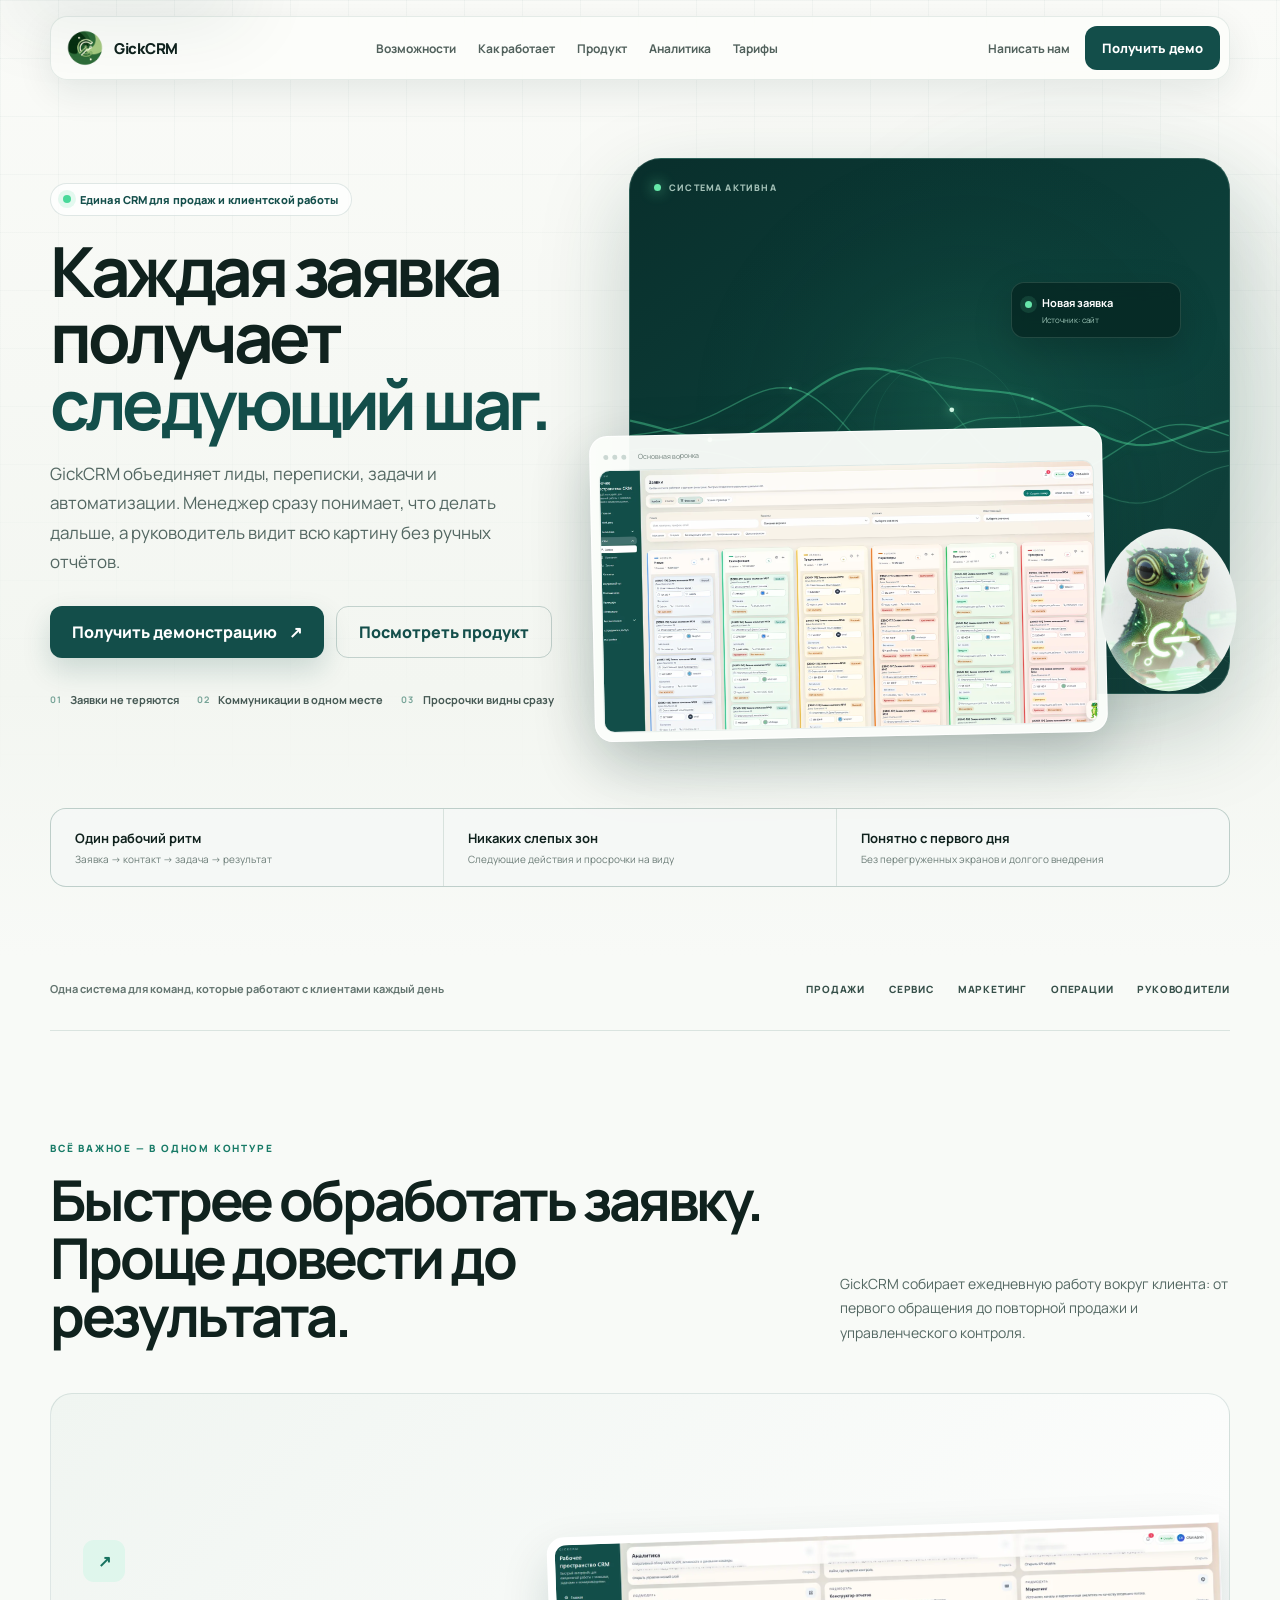
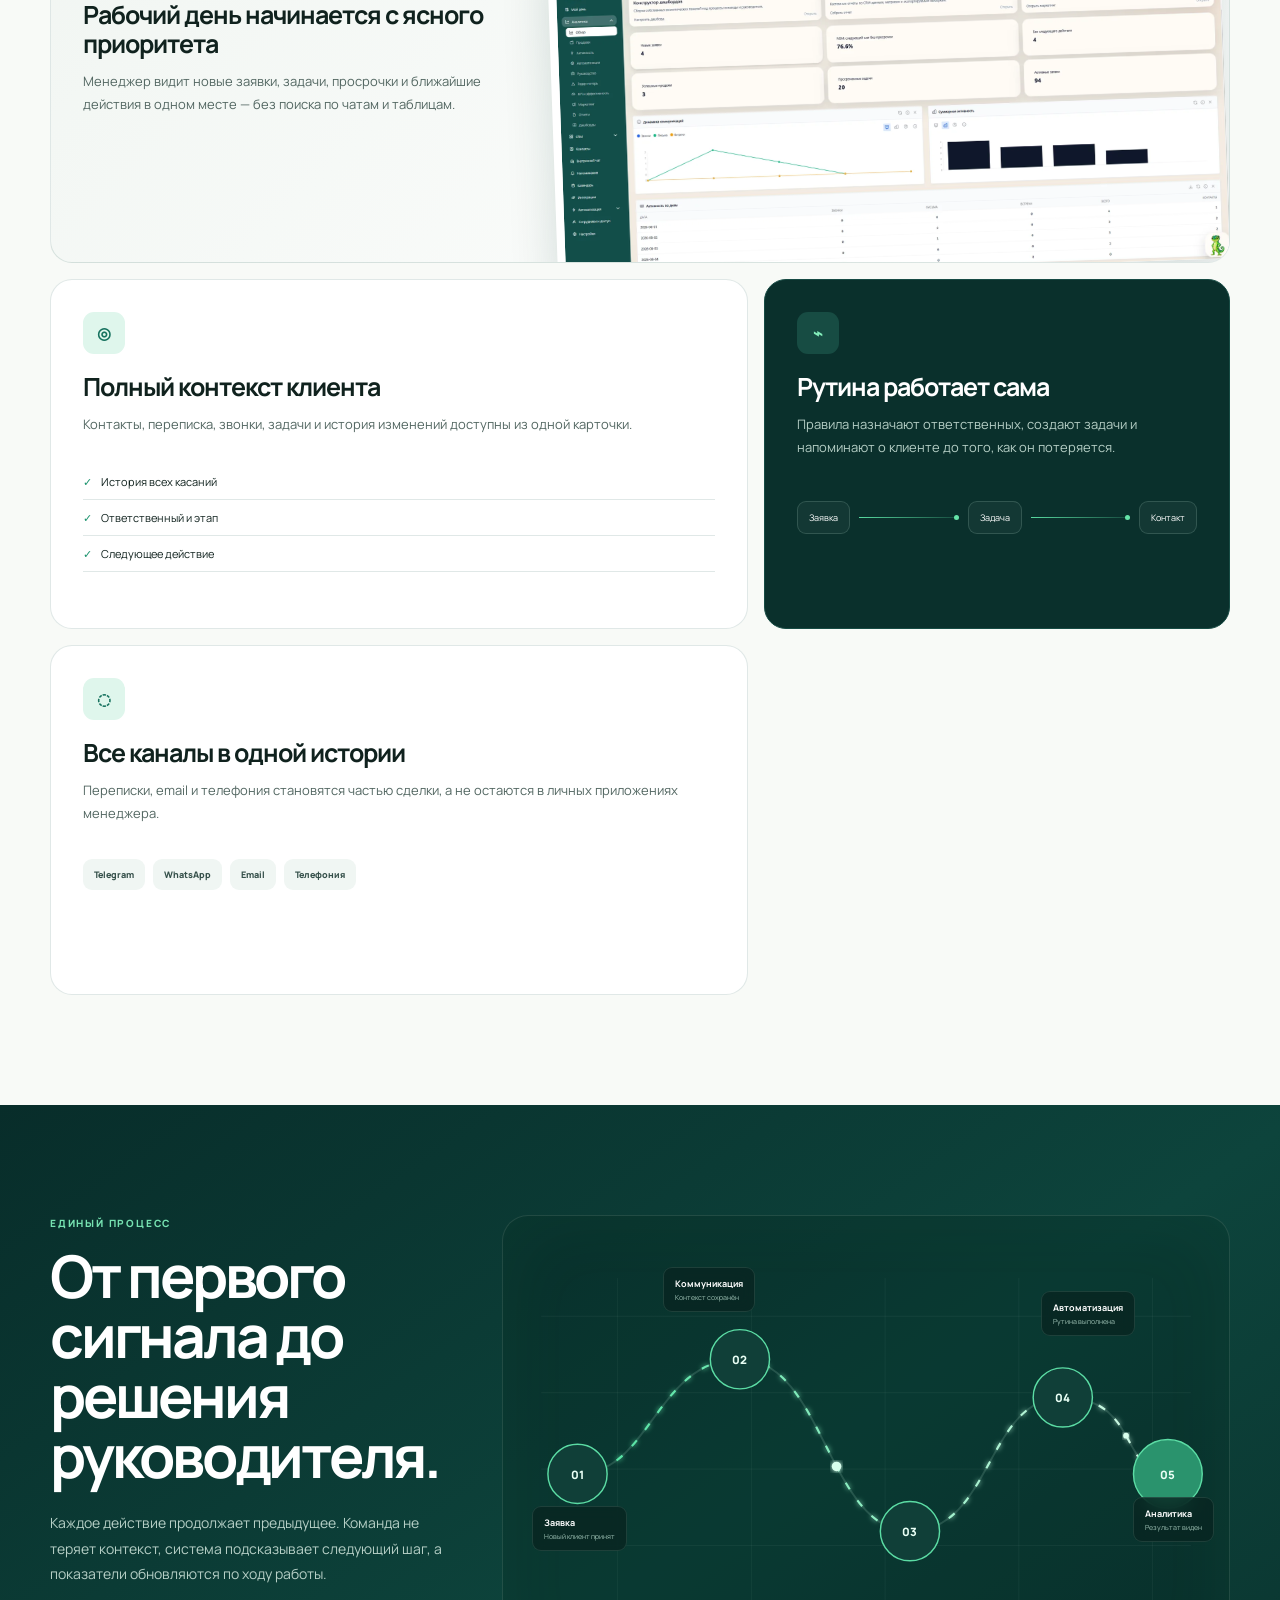
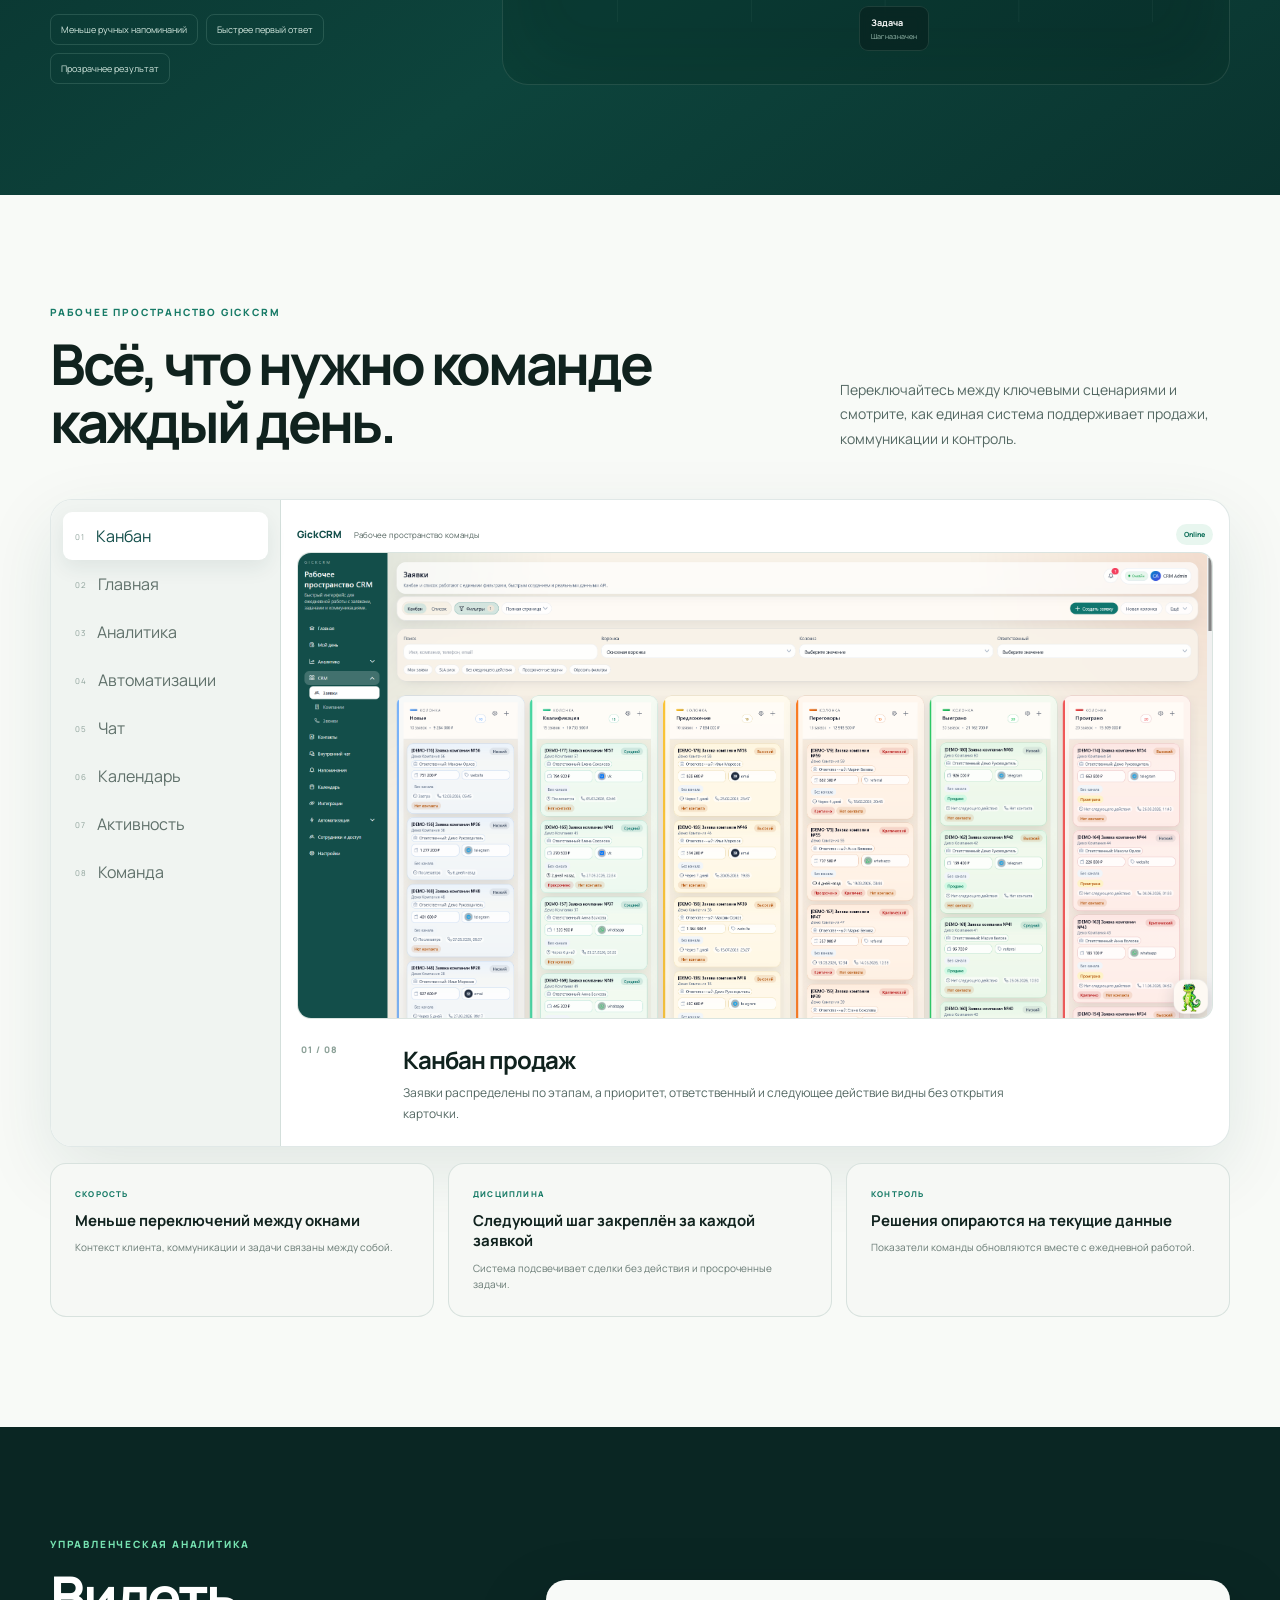
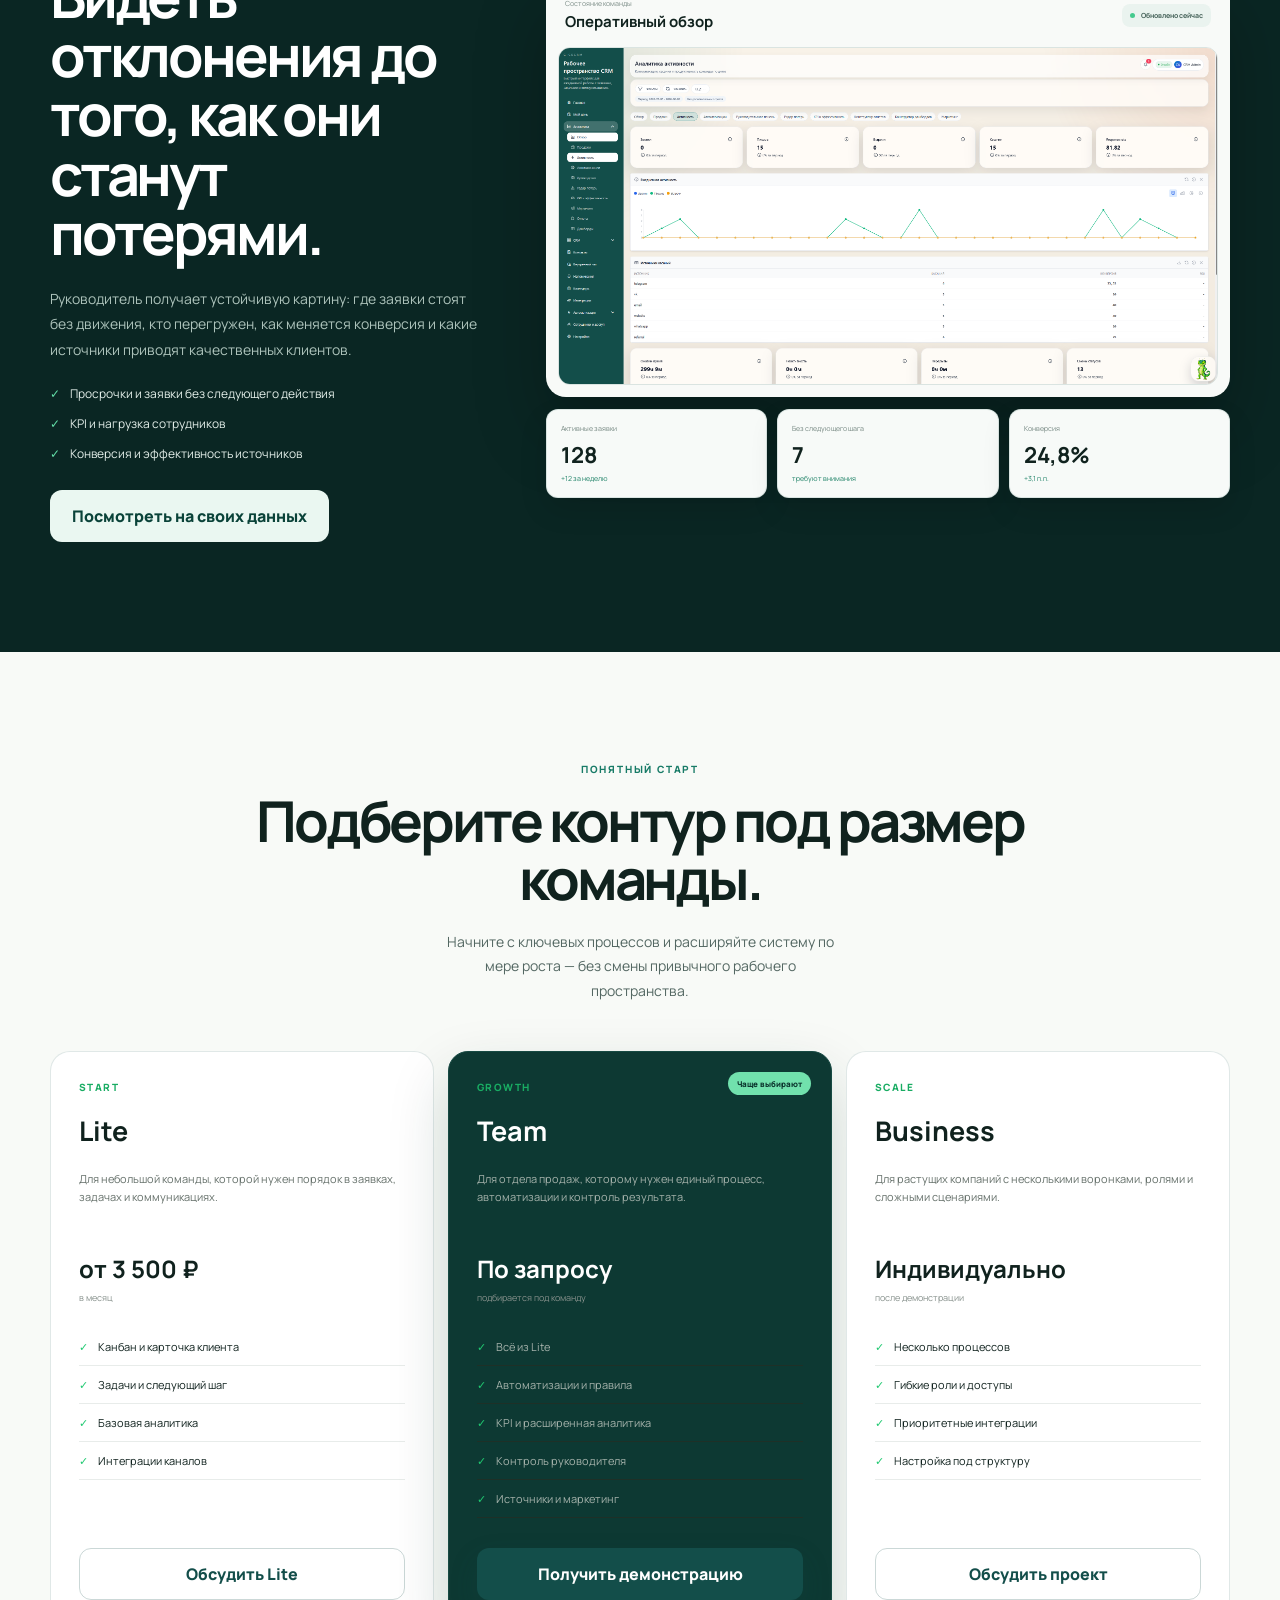
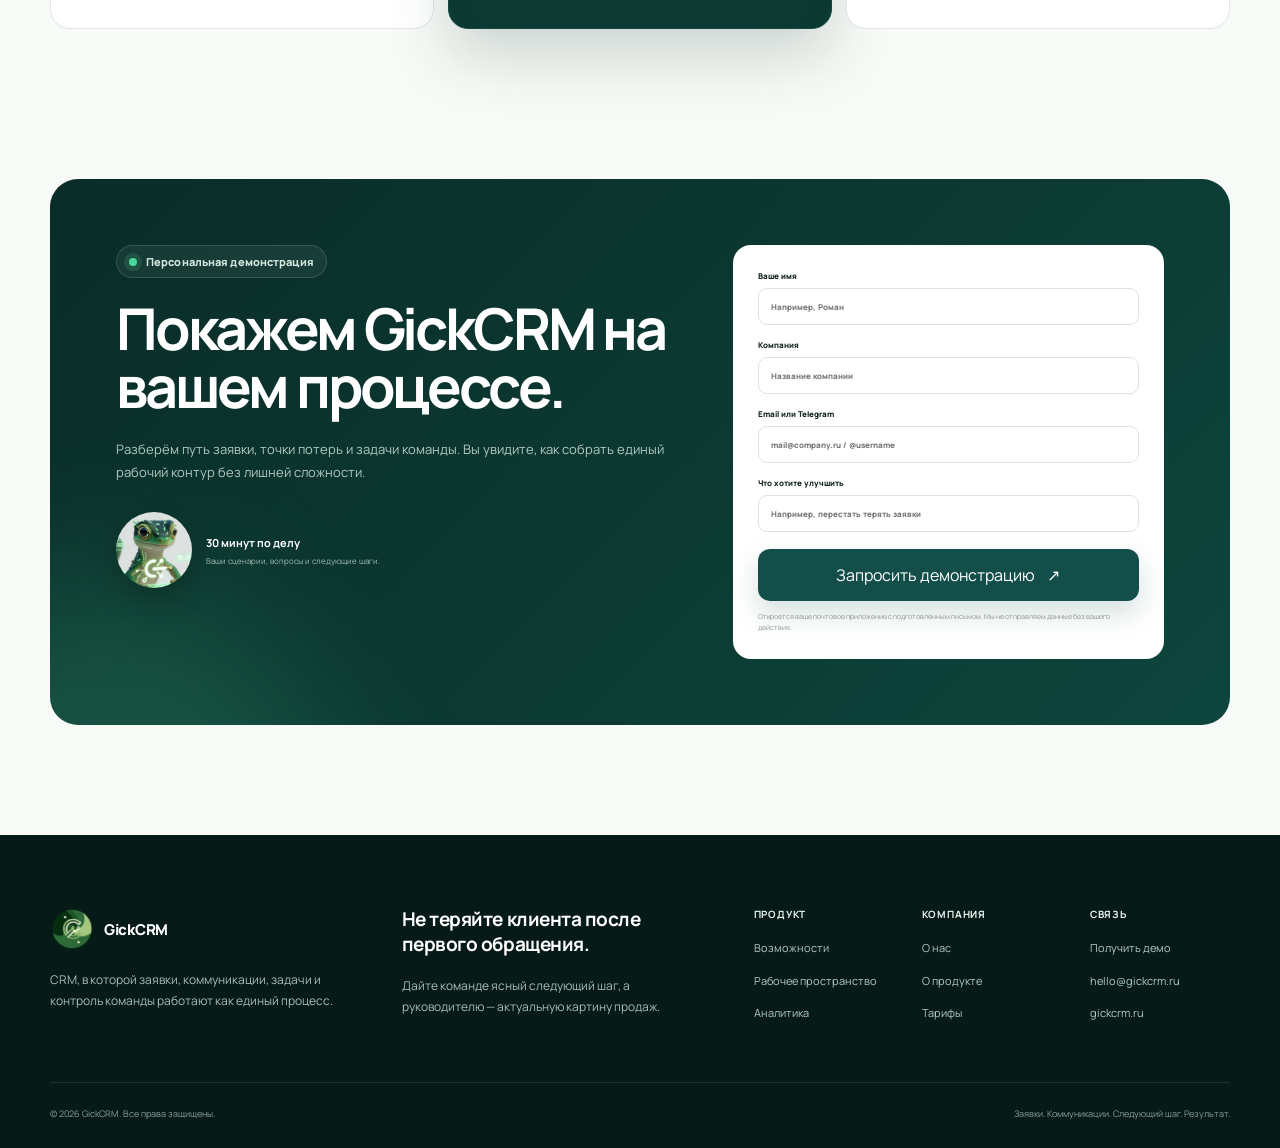
==== commit ea067322: "Что-то" ====
--- a/index.html
+++ b/index.html
@@ -4,13 +4,13 @@
   <meta charset="UTF-8" />
   <meta name="viewport" content="width=device-width, initial-scale=1.0" />
   <title>GickCRM — CRM для заявок, продаж и контроля команды</title>
-  <meta name="description" content="GickCRM объединяет заявки, канбан, коммуникации, задачи, автоматизации и управленческую аналитику в одном рабочем пространстве для продаж и клиентских команд." />
+  <meta name="description" content="GickCRM объединяет заявки, коммуникации, задачи, автоматизации и управленческую аналитику в одном рабочем пространстве." />
   <meta name="theme-color" content="#134e4a" />
   <meta property="og:type" content="website" />
   <meta property="og:locale" content="ru_RU" />
-  <meta property="og:title" content="GickCRM — заявки, продажи и команда под контролем" />
-  <meta property="og:description" content="CRM для заявок, коммуникаций, автоматизаций и управленческой аналитики." />
-  <meta property="og:image" content="assets/product/kanban.webp" />
+  <meta property="og:title" content="GickCRM — ни одна заявка не останется без следующего шага" />
+  <meta property="og:description" content="Единая CRM для продаж, коммуникаций, задач и контроля команды." />
+  <meta property="og:image" content="assets/product/kanban-new.png" />
   <meta name="twitter:card" content="summary_large_image" />
   <meta name="robots" content="index,follow" />
   <link rel="icon" href="favicon.ico" />
@@ -22,327 +22,211 @@
   <link rel="stylesheet" href="home-v2.css" />
 </head>
 <body class="home-v2-body">
+  <a class="skip-link" href="#main-content">Перейти к содержимому</a>
+
   <header class="nav-shell home-nav">
-    <a class="brand" href="#top" aria-label="GickCRM">
-      <span class="brand-mark"><img src="assets/logo-hq.png" alt="Логотип GickCRM" width="40" height="40" /></span>
+    <a class="brand" href="#top" aria-label="GickCRM — на главную">
+      <span class="brand-mark"><img src="favicon-192x192.png" alt="" width="192" height="192" /></span>
       <span>GickCRM</span>
     </a>
     <nav class="desktop-nav" aria-label="Основная навигация">
-      <a href="#product">Продукт</a>
+      <a href="#product">Возможности</a>
       <a href="#workflow">Как работает</a>
-      <a href="#showcase">Интерфейс</a>
+      <a href="#showcase">Продукт</a>
       <a href="#analytics">Аналитика</a>
       <a href="#pricing">Тарифы</a>
     </nav>
     <div class="nav-actions">
-      <a class="text-link" href="#demo">Связаться</a>
-      <a class="button button-small" href="#demo">Запросить демо</a>
+      <a class="text-link" href="mailto:hello@gickcrm.ru">Написать нам</a>
+      <a class="button button-small" href="#demo">Получить демо</a>
     </div>
-    <button class="menu-button" aria-label="Открыть меню" aria-expanded="false"><span></span><span></span></button>
+    <button class="menu-button" type="button" aria-label="Открыть меню" aria-expanded="false" aria-controls="mobile-menu"><span></span><span></span></button>
   </header>
 
-  <div class="mobile-menu">
-    <a href="#product">Продукт</a>
+  <nav class="mobile-menu" id="mobile-menu" aria-label="Мобильная навигация">
+    <a href="#product">Возможности</a>
     <a href="#workflow">Как работает</a>
-    <a href="#showcase">Интерфейс</a>
+    <a href="#showcase">Продукт</a>
     <a href="#analytics">Аналитика</a>
     <a href="#pricing">Тарифы</a>
-    <a href="#demo" class="button button-small" style="margin-top:8px">Запросить демо</a>
-  </div>
-
-  <main id="top">
-    <!-- ============ HERO ============ -->
-    <section class="hero-v4 section-pad">
-      <div class="hero-v4__grid"></div>
-      <div class="hero-v4__glow hero-v4__glow--a"></div>
-      <div class="hero-v4__glow hero-v4__glow--b"></div>
-
-      <div class="hero-v4__content">
-        <div class="hero-v4__copy reveal">
-          <div class="pill hero-pill"><span class="pulse"></span> CRM для заявок, продаж, коммуникаций и контроля</div>
-          <h1>Не теряйте клиентов.<br><span>Управляйте процессом.</span></h1>
-          <p>
-            GickCRM собирает канбан, карточку клиента, переписки, задачи, автоматизации и аналитику руководителя в одной системе.
-            Менеджер всегда знает следующее действие. Руководитель видит, где теряются заявки и деньги.
-          </p>
-          <div class="hero-actions hero-actions-v2">
-            <a class="button" href="#demo">Получить демонстрацию <i>↗</i></a>
-            <a class="button button-ghost" href="#showcase">Смотреть интерфейс</a>
+    <a href="#demo">Получить демо</a>
+  </nav>
+
+  <main id="main-content">
+    <section class="hero-signal section-pad" id="top">
+      <div class="hero-signal__ambient" aria-hidden="true"></div>
+      <div class="hero-signal__copy reveal">
+        <div class="pill hero-pill"><span class="pulse"></span> Единая CRM для продаж и клиентской работы</div>
+        <h1>Каждая заявка получает <span>следующий шаг.</span></h1>
+        <p class="hero-signal__lead">GickCRM объединяет лиды, переписки, задачи и автоматизации. Менеджер сразу понимает, что делать дальше, а руководитель видит всю картину без ручных отчётов.</p>
+        <div class="hero-actions">
+          <a class="button" href="#demo">Получить демонстрацию <span aria-hidden="true">↗</span></a>
+          <a class="button button-ghost" href="#showcase">Посмотреть продукт</a>
+        </div>
+        <ul class="hero-benefits" aria-label="Ключевые преимущества">
+          <li><span>01</span>Заявки не теряются</li>
+          <li><span>02</span>Коммуникации в одном месте</li>
+          <li><span>03</span>Просрочки видны сразу</li>
+        </ul>
+      </div>
+
+      <div class="hero-signal__visual reveal" data-signal-stage>
+        <div class="signal-stage" aria-hidden="true">
+          <canvas id="signal-canvas"></canvas>
+          <div class="signal-stage__grid"></div>
+          <div class="signal-stage__event" data-signal-event>
+            <span></span><strong>Новая заявка</strong><small>Источник: сайт</small>
           </div>
-          <div class="trust-row trust-row-v2">
-            <div class="avatars"><span>АК</span><span>МР</span><span>ДС</span><span>+12</span></div>
-            <p><b>Команда начинает работать в первый день</b><br>Без тяжёлого внедрения и перегруженных экранов.</p>
-          </div>
-        </div>
-
-        <div class="hero-v4__visual reveal">
-          <canvas class="hero-waveform" id="heroWaveform" aria-hidden="true"></canvas>
-
-          <div class="hero-v4__screen reveal">
-            <div class="hero-v4__screen-frame">
-              <div class="screen-card__top"><div class="dots"><i></i><i></i><i></i></div><span>CRM / Канбан / Основная воронка</span></div>
-              <img src="assets/product/kanban.webp" alt="Канбан продаж GickCRM" width="640" height="360" loading="eager" />
-              <div class="screen-card__shine"></div>
-            </div>
-          </div>
-
-          <div class="hero-v4__events" id="heroEvents" aria-hidden="true"></div>
-
-          <div class="hero-v4__mascot" aria-hidden="true">
-            <div class="hero-v4__mascot-bubble">
-              <img src="assets/mascot-run.png" alt="" width="64" height="64" loading="eager" />
-            </div>
-            <div class="hero-v4__mascot-tip"><span>Гик подскажет, что делать дальше</span></div>
-          </div>
-        </div>
-      </div>
-
-      <div class="hero-v4__stats reveal">
-        <article><small>Дисциплина заявок</small><strong>91%</strong><span>активных заявок с актуальным следующим действием</span></article>
-        <article><small>Фокус менеджера</small><strong>1 окно</strong><span>канбан, карточка и переписки без переключений</span></article>
-        <article><small>Для руководителя</small><strong>0 слепых зон</strong><span>просрочки, KPI, узкие места и качество обработки</span></article>
-      </div>
-
-      <div class="scroll-hint hero-scroll-v2">Листайте, чтобы увидеть продукт <span>↓</span></div>
-    </section>
-
-    <!-- ============ SIGNAL STRIP ============ -->
-    <section class="signal-strip reveal">
-      <div class="signal-strip__text">
-        <p>Единое пространство для отделов продаж, сервиса, маркетинга и клиентских команд</p>
-      </div>
-      <div class="signal-strip__tags">
-        <span>Sales</span>
-        <span>Support</span>
-        <span>Marketing</span>
-        <span>Operations</span>
-        <span>Management</span>
-      </div>
-    </section>
-
-    <!-- ============ PRODUCT BENTO ============ -->
-    <section class="section home-section" id="product">
+          <div class="signal-stage__status"><i></i> Система активна</div>
+        </div>
+        <figure class="hero-product-frame">
+          <div class="frame-bar"><span></span><span></span><span></span><small>Основная воронка</small></div>
+          <img src="assets/product/kanban.webp" alt="Канбан продаж GickCRM" width="1800" height="917" fetchpriority="high" decoding="async" />
+        </figure>
+        <div class="hero-mascot-mark" aria-label="Фирменный помощник GickCRM">
+          <img src="assets/hero-mascot.jpg" alt="Маскот GickCRM" width="784" height="1168" decoding="async" />
+        </div>
+      </div>
+
+      <div class="hero-proof reveal" aria-label="Результат для команды">
+        <p><strong>Один рабочий ритм</strong><span>Заявка → контакт → задача → результат</span></p>
+        <p><strong>Никаких слепых зон</strong><span>Следующие действия и просрочки на виду</span></p>
+        <p><strong>Понятно с первого дня</strong><span>Без перегруженных экранов и долгого внедрения</span></p>
+      </div>
+    </section>
+
+    <section class="signal-strip reveal" aria-label="Для каких команд подходит GickCRM">
+      <p>Одна система для команд, которые работают с клиентами каждый день</p>
+      <div><span>Продажи</span><span>Сервис</span><span>Маркетинг</span><span>Операции</span><span>Руководители</span></div>
+    </section>
+
+    <section class="section home-section product-section" id="product">
       <div class="section-heading reveal">
         <div>
-          <span class="eyebrow">Продуктовый core</span>
-          <h2>CRM, которая ускоряет обработку заявки<br>и делает продажи прозрачными.</h2>
-        </div>
-        <p>
-          Канбан, карточка клиента, история коммуникаций, следующее действие, автоматизации и аналитика руководителя.
-          Без лишней enterprise-сложности — только то, что нужно каждый день.
-        </p>
-      </div>
-      <div class="bento-v3">
-        <article class="bento-v3__card bento-v3__card--wide reveal">
-          <div class="bento-v3__copy">
-            <span class="icon-box">▣</span>
-            <h3>Рабочий экран, в котором всё под рукой</h3>
-            <p>Заявки, ежедневный контур, показатели, просрочки и зоны внимания собраны в одном понятном интерфейсе.</p>
+          <span class="eyebrow">Всё важное — в одном контуре</span>
+          <h2>Быстрее обработать заявку. Проще довести до результата.</h2>
+        </div>
+        <p>GickCRM собирает ежедневную работу вокруг клиента: от первого обращения до повторной продажи и управленческого контроля.</p>
+      </div>
+      <div class="value-grid">
+        <article class="value-card value-card--wide reveal">
+          <div class="value-card__copy"><span class="value-icon">↗</span><h3>Рабочий день начинается с ясного приоритета</h3><p>Менеджер видит новые заявки, задачи, просрочки и ближайшие действия в одном месте — без поиска по чатам и таблицам.</p></div>
+          <figure class="dashboard-preview"><img src="assets/product/dashboard.webp" alt="Главная панель GickCRM" width="1800" height="908" loading="lazy" decoding="async" /></figure>
+        </article>
+        <article class="value-card reveal"><span class="value-icon">◎</span><h3>Полный контекст клиента</h3><p>Контакты, переписка, звонки, задачи и история изменений доступны из одной карточки.</p><ul><li>История всех касаний</li><li>Ответственный и этап</li><li>Следующее действие</li></ul></article>
+        <article class="value-card value-card--dark reveal"><span class="value-icon">⌁</span><h3>Рутина работает сама</h3><p>Правила назначают ответственных, создают задачи и напоминают о клиенте до того, как он потеряется.</p><div class="micro-flow"><span>Заявка</span><i></i><span>Задача</span><i></i><span>Контакт</span></div></article>
+        <article class="value-card reveal"><span class="value-icon">◌</span><h3>Все каналы в одной истории</h3><p>Переписки, email и телефония становятся частью сделки, а не остаются в личных приложениях менеджера.</p><div class="channel-list"><span>Telegram</span><span>WhatsApp</span><span>Email</span><span>Телефония</span></div></article>
+      </div>
+    </section>
+
+    <section class="process-section" id="workflow">
+      <div class="process-section__inner">
+        <div class="process-copy reveal">
+          <span class="eyebrow eyebrow--light">Единый процесс</span>
+          <h2>От первого сигнала до решения руководителя.</h2>
+          <p>Каждое действие продолжает предыдущее. Команда не теряет контекст, система подсказывает следующий шаг, а показатели обновляются по ходу работы.</p>
+          <div class="process-outcomes"><span>Меньше ручных напоминаний</span><span>Быстрее первый ответ</span><span>Прозрачнее результат</span></div>
+        </div>
+        <div class="process-map reveal" data-process-map aria-label="Путь заявки в GickCRM">
+          <svg viewBox="0 0 760 430" role="img" aria-labelledby="process-title process-desc">
+            <title id="process-title">Единый процесс работы с клиентом</title>
+            <desc id="process-desc">Заявка проходит через коммуникацию, задачу, следующее действие и автоматизацию к аналитике.</desc>
+            <defs>
+              <linearGradient id="route-gradient" x1="0" x2="1"><stop offset="0" stop-color="#4ee3a0"/><stop offset="1" stop-color="#d3f9e7"/></linearGradient>
+              <filter id="route-glow"><feGaussianBlur stdDeviation="3" result="blur"/><feMerge><feMergeNode in="blur"/><feMergeNode in="SourceGraphic"/></feMerge></filter>
+            </defs>
+            <g class="map-grid"><path d="M40 75H720M40 155H720M40 235H720M40 315H720M120 35V395M260 35V395M400 35V395M540 35V395M680 35V395"/></g>
+            <path class="map-route map-route--base" d="M78 240 C155 240 160 120 248 120 S340 300 426 300 S506 160 586 160 S646 240 696 240"/>
+            <path class="map-route map-route--active" d="M78 240 C155 240 160 120 248 120 S340 300 426 300 S506 160 586 160 S646 240 696 240"/>
+            <circle class="route-particle route-particle--one" r="5"><animateMotion dur="7s" repeatCount="indefinite" path="M78 240 C155 240 160 120 248 120 S340 300 426 300 S506 160 586 160 S646 240 696 240"/></circle>
+            <circle class="route-particle route-particle--two" r="3"><animateMotion begin="-3.4s" dur="7s" repeatCount="indefinite" path="M78 240 C155 240 160 120 248 120 S340 300 426 300 S506 160 586 160 S646 240 696 240"/></circle>
+            <g class="map-node" transform="translate(78 240)"><circle r="31"/><circle class="node-pulse" r="31"/><text y="5">01</text></g>
+            <g class="map-node" transform="translate(248 120)"><circle r="31"/><circle class="node-pulse" r="31"/><text y="5">02</text></g>
+            <g class="map-node" transform="translate(426 300)"><circle r="31"/><circle class="node-pulse" r="31"/><text y="5">03</text></g>
+            <g class="map-node" transform="translate(586 160)"><circle r="31"/><circle class="node-pulse" r="31"/><text y="5">04</text></g>
+            <g class="map-node map-node--final" transform="translate(696 240)"><circle r="36"/><circle class="node-pulse" r="36"/><text y="5">05</text></g>
+          </svg>
+          <div class="process-label process-label--one"><strong>Заявка</strong><span>Новый клиент принят</span></div>
+          <div class="process-label process-label--two"><strong>Коммуникация</strong><span>Контекст сохранён</span></div>
+          <div class="process-label process-label--three"><strong>Задача</strong><span>Шаг назначен</span></div>
+          <div class="process-label process-label--four"><strong>Автоматизация</strong><span>Рутина выполнена</span></div>
+          <div class="process-label process-label--five"><strong>Аналитика</strong><span>Результат виден</span></div>
+        </div>
+      </div>
+    </section>
+
+    <section class="section home-section showcase" id="showcase">
+      <div class="section-heading reveal">
+        <div><span class="eyebrow">Рабочее пространство GickCRM</span><h2>Всё, что нужно команде каждый день.</h2></div>
+        <p>Переключайтесь между ключевыми сценариями и смотрите, как единая система поддерживает продажи, коммуникации и контроль.</p>
+      </div>
+      <div class="showcase-shell reveal">
+        <div class="showcase-tabs" role="tablist" aria-label="Экраны GickCRM">
+          <button class="showcase-tab is-active" type="button" role="tab" aria-selected="true" data-image="assets/product/kanban-new.png" data-alt="Канбан продаж GickCRM" data-title="Канбан продаж" data-copy="Заявки распределены по этапам, а приоритет, ответственный и следующее действие видны без открытия карточки."><span>01</span>Канбан</button>
+          <button class="showcase-tab" type="button" role="tab" aria-selected="false" data-image="assets/product/dashboard-new.png" data-alt="Главная панель GickCRM" data-title="Главная панель" data-copy="Менеджер начинает день с новых заявок, ближайших задач и точек, которые требуют внимания."><span>02</span>Главная</button>
+          <button class="showcase-tab" type="button" role="tab" aria-selected="false" data-image="assets/product/analytics-activity.png" data-alt="Аналитика GickCRM" data-title="Управленческая аналитика" data-copy="Руководитель видит конверсию, просрочки, нагрузку команды и качество источников в одном срезе."><span>03</span>Аналитика</button>
+          <button class="showcase-tab" type="button" role="tab" aria-selected="false" data-image="assets/product/automation-new.png" data-alt="Автоматизации GickCRM" data-title="Автоматизации" data-copy="Повторяющиеся действия запускаются по правилам, чтобы команда тратила время на клиента, а не на рутину."><span>04</span>Автоматизации</button>
+          <button class="showcase-tab" type="button" role="tab" aria-selected="false" data-image="assets/product/chat-new.png" data-alt="Внутренний чат GickCRM" data-title="Коммуникации" data-copy="Обсуждения команды и контекст клиента остаются рядом со сделкой и доступны нужным сотрудникам."><span>05</span>Чат</button>
+          <button class="showcase-tab" type="button" role="tab" aria-selected="false" data-image="assets/product/calendar-new.png" data-alt="Календарь GickCRM" data-title="Рабочий календарь" data-copy="Встречи, задачи и следующие действия собраны в одном расписании, чтобы ничего не пропустить."><span>06</span>Календарь</button>
+          <button class="showcase-tab" type="button" role="tab" aria-selected="false" data-image="assets/product/activity-new.png" data-alt="Журнал активности GickCRM" data-title="Журнал активности" data-copy="Вся история действий сохраняется: руководитель понимает, как двигалась заявка и где возникла задержка."><span>07</span>Активность</button>
+          <button class="showcase-tab" type="button" role="tab" aria-selected="false" data-image="assets/product/employees-new.png" data-alt="Сотрудники и доступы GickCRM" data-title="Команда и доступы" data-copy="Роли, статусы и зоны ответственности настроены так, чтобы каждый видел нужные данные и действия."><span>08</span>Команда</button>
+        </div>
+        <div class="showcase-display" role="tabpanel" aria-live="polite">
+          <div class="showcase-display__top"><span>GickCRM</span><small>Рабочее пространство команды</small><i>Online</i></div>
+          <figure class="showcase-screen"><img data-showcase-image src="assets/product/kanban-new.png" alt="Канбан продаж GickCRM" width="2557" height="1302" decoding="async" /></figure>
+          <div class="showcase-caption"><span data-showcase-index>01 / 08</span><div><h3 data-showcase-title>Канбан продаж</h3><p data-showcase-copy>Заявки распределены по этапам, а приоритет, ответственный и следующее действие видны без открытия карточки.</p></div></div>
+        </div>
+      </div>
+      <div class="showcase-bento">
+        <article class="reveal"><span>Скорость</span><strong>Меньше переключений между окнами</strong><p>Контекст клиента, коммуникации и задачи связаны между собой.</p></article>
+        <article class="reveal"><span>Дисциплина</span><strong>Следующий шаг закреплён за каждой заявкой</strong><p>Система подсвечивает сделки без действия и просроченные задачи.</p></article>
+        <article class="reveal"><span>Контроль</span><strong>Решения опираются на текущие данные</strong><p>Показатели команды обновляются вместе с ежедневной работой.</p></article>
+      </div>
+    </section>
+
+    <section class="analytics-section" id="analytics">
+      <div class="analytics-section__inner">
+        <div class="analytics-copy reveal">
+          <span class="eyebrow eyebrow--light">Управленческая аналитика</span>
+          <h2>Видеть отклонения до того, как они станут потерями.</h2>
+          <p>Руководитель получает устойчивую картину: где заявки стоят без движения, кто перегружен, как меняется конверсия и какие источники приводят качественных клиентов.</p>
+          <ul><li><span>✓</span>Просрочки и заявки без следующего действия</li><li><span>✓</span>KPI и нагрузка сотрудников</li><li><span>✓</span>Конверсия и эффективность источников</li></ul>
+          <a class="button button-light" href="#demo">Посмотреть на своих данных</a>
+        </div>
+        <div class="analytics-visual reveal">
+          <div class="analytics-frame">
+            <div class="analytics-frame__head"><div><small>Состояние команды</small><strong>Оперативный обзор</strong></div><span><i></i> Обновлено сейчас</span></div>
+            <img src="assets/product/analytics-activity.png" alt="Экран управленческой аналитики GickCRM" width="2551" height="1301" loading="lazy" decoding="async" />
           </div>
-          <div class="mini-screen"><img src="assets/product/dashboard.webp" alt="Главная панель GickCRM" width="480" height="310" loading="lazy" /></div>
-        </article>
-        <article class="bento-v3__card reveal">
-          <span class="icon-box">◎</span>
-          <h3>Карточка клиента и история касаний</h3>
-          <p>Контакты, этап, переписка, задачи, следующее действие и история изменений — в одном месте.</p>
-          <ul class="check-list">
-            <li>История сообщений и звонков</li>
-            <li>Задачи и напоминания</li>
-            <li>Следующий шаг без просрочки</li>
-          </ul>
-        </article>
-        <article class="bento-v3__card bento-v3__card--dark reveal">
-          <div class="card-noise"></div>
-          <span class="icon-box dark-icon">⚡</span>
-          <h3>Автоматизации, снимающие рутину</h3>
-          <p>Триггеры и правила не дают заявкам остывать, назначают ответственных и поддерживают дисциплину процесса.</p>
-          <div class="flow-line"><span>Новая заявка</span><i></i><span>Назначить менеджера</span><i></i><span>Создать задачу</span></div>
-        </article>
-        <article class="bento-v3__card reveal">
-          <span class="icon-box">◌</span>
-          <h3>Интеграции и единое окно коммуникаций</h3>
-          <p>Telegram, WhatsApp, email, телефония и другие каналы работают как единая история клиента.</p>
-          <div class="tag-cloud"><span>Telegram</span><span>WhatsApp</span><span>Email</span><span>Телефония</span><span>VK</span></div>
-        </article>
-      </div>
-    </section>
-
-    <!-- ============ WORKFLOW ============ -->
-    <section class="section home-section workflow-v2" id="workflow">
-      <div class="section-heading center reveal">
-        <span class="eyebrow">Один прозрачный процесс</span>
-        <h2>От заявки до управляемого результата</h2>
-        <p>GickCRM делает ежедневную работу менеджера понятной, а работу руководителя — прозрачной и управляемой.</p>
-      </div>
-      <div class="steps-v2">
-        <article class="reveal"><span>01</span><h3>Заявка попадает в CRM</h3><p>Из сайта, мессенджеров, рекламы, email или звонка — сразу в воронку.</p></article>
-        <article class="reveal"><span>02</span><h3>Менеджер видит, что делать дальше</h3><p>Источник, приоритет, история, владелец и следующее действие показываются сразу.</p></article>
-        <article class="reveal"><span>03</span><h3>Система контролирует движение</h3><p>Просрочки, задачи и автоматизации не дают заявкам зависать без касания.</p></article>
-        <article class="reveal"><span>04</span><h3>Руководитель видит слабые места</h3><p>Потери, KPI, эффективность сотрудников и качество маркетинговых каналов — наглядно.</p></article>
-      </div>
-    </section>
-
-    <!-- ============ NETWORK DATA-FLOW ANIMATION ============ -->
-    <section class="section home-section network-section">
-      <div class="section-heading center reveal">
-        <span class="eyebrow">Единая система</span>
-        <h2>Все модули связаны в один процесс</h2>
-        <p>Заявка, коммуникация, задача, следующее действие, автоматизация и аналитика — не разрозненные инструменты, а единый поток. Данные движутся по системе без ручных переключений.</p>
-      </div>
-      <div class="network-stage reveal">
-        <canvas class="network-canvas" id="networkCanvas" aria-hidden="true"></canvas>
-        <div class="network-labels" aria-hidden="true">
-          <span class="network-label" data-node="0">Заявка</span>
-          <span class="network-label" data-node="1">Коммуникация</span>
-          <span class="network-label" data-node="2">Задача</span>
-          <span class="network-label" data-node="3">Следующее действие</span>
-          <span class="network-label" data-node="4">Автоматизация</span>
-          <span class="network-label" data-node="5">Аналитика</span>
-        </div>
-      </div>
-    </section>
-
-    <!-- ============ PRODUCT SHOWCASE ============ -->
-    <section class="section home-section showcase-v4" id="showcase">
-      <div class="section-heading reveal">
-        <div>
-          <span class="eyebrow">Рабочее пространство GickCRM</span>
-          <h2>Всё, что нужно команде каждый день.</h2>
-        </div>
-        <p>Единая система продаж и коммуникаций. Выберите модуль, чтобы увидеть, как он работает и какую пользу даёт менеджеру или руководителю.</p>
-      </div>
-
-      <div class="showcase-v4__tabs reveal" role="tablist" aria-label="Модули GickCRM">
-        <button class="showcase-v4__tab active" role="tab" aria-selected="true" data-tab="0">Канбан продаж</button>
-        <button class="showcase-v4__tab" role="tab" aria-selected="false" data-tab="1">Главная панель</button>
-        <button class="showcase-v4__tab" role="tab" aria-selected="false" data-tab="2">Аналитика</button>
-        <button class="showcase-v4__tab" role="tab" aria-selected="false" data-tab="3">Автоматизации</button>
-        <button class="showcase-v4__tab" role="tab" aria-selected="false" data-tab="4">Внутренний чат</button>
-        <button class="showcase-v4__tab" role="tab" aria-selected="false" data-tab="5">Календарь</button>
-        <button class="showcase-v4__tab" role="tab" aria-selected="false" data-tab="6">Журнал активности</button>
-        <button class="showcase-v4__tab" role="tab" aria-selected="false" data-tab="7">Сотрудники и доступы</button>
-      </div>
-
-      <div class="showcase-v4__stage reveal">
-        <div class="showcase-v4__screen active" data-panel="0">
-          <img src="assets/product/kanban.webp" alt="Канбан продаж GickCRM" width="1200" height="611" loading="lazy" />
-          <div class="showcase-v4__caption">
-            <strong>Канбан продаж</strong>
-            <p>Менеджер видит все сделки на одном экране с этапами, приоритетами и быстрым доступом к контексту. Перетаскивание карточек заменяет десятки кликов.</p>
-          </div>
-        </div>
-        <div class="showcase-v4__screen" data-panel="1">
-          <img src="assets/product/dashboard.webp" alt="Главная панель GickCRM" width="1200" height="611" loading="lazy" />
-          <div class="showcase-v4__caption">
-            <strong>Главная панель</strong>
-            <p>Ежедневный контур: задачи на сегодня, просрочки, срочные заявки и показатели — всё для быстрого старта рабочего дня без хаоса.</p>
-          </div>
-        </div>
-        <div class="showcase-v4__screen" data-panel="2">
-          <img src="assets/product/analytics.webp" alt="Аналитика GickCRM" width="1200" height="611" loading="lazy" />
-          <div class="showcase-v4__caption">
-            <strong>Аналитика</strong>
-            <p>Конверсия по этапам, эффективность источников и качество обработки заявок. Руководитель видит, какие каналы приносят деньги, а какие — пустой трафик.</p>
-          </div>
-        </div>
-        <div class="showcase-v4__screen" data-panel="3">
-          <img src="assets/product/automations.webp" alt="Автоматизации GickCRM" width="1200" height="611" loading="lazy" />
-          <div class="showcase-v4__caption">
-            <strong>Автоматизации</strong>
-            <p>Правила и сценарии снимают рутину: авто-назначение ответственного, создание задач при простое, напоминания о следующем действии.</p>
-          </div>
-        </div>
-        <div class="showcase-v4__screen" data-panel="4">
-          <img src="assets/product/chat.webp" alt="Внутренний чат GickCRM" width="1200" height="611" loading="lazy" />
-          <div class="showcase-v4__caption">
-            <strong>Внутренний чат</strong>
-            <p>Командное взаимодействие прямо внутри CRM — без переключения в мессенджеры. Контекст сделки всегда под рукой в обсуждении.</p>
-          </div>
-        </div>
-        <div class="showcase-v4__screen" data-panel="5">
-          <img src="assets/product/calendar.webp" alt="Календарь GickCRM" width="1200" height="611" loading="lazy" />
-          <div class="showcase-v4__caption">
-            <strong>Календарь</strong>
-            <p>Встречи, звонки и дедлайны в едином расписании. Менеджер не забывает о клиенте, а руководитель видит загрузку команды.</p>
-          </div>
-        </div>
-        <div class="showcase-v4__screen" data-panel="6">
-          <img src="assets/product/activity.webp" alt="Журнал активности GickCRM" width="1200" height="611" loading="lazy" />
-          <div class="showcase-v4__caption">
-            <strong>Журнал активности</strong>
-            <p>Кто и когда менял статус, назначал задачу или оставил заявку без действия. Полная операционная прозрачность для руководителя.</p>
-          </div>
-        </div>
-        <div class="showcase-v4__screen" data-panel="7">
-          <img src="assets/product/employees.webp" alt="Сотрудники и доступы GickCRM" width="1200" height="611" loading="lazy" />
-          <div class="showcase-v4__caption">
-            <strong>Сотрудники и доступы</strong>
-            <p>Роли, статусы и права доступа в одном экране. Руководитель контролирует, кто и к каким данным имеет доступ.</p>
-          </div>
-        </div>
-      </div>
-    </section>
-
-    <!-- ============ ANALYTICS ============ -->
-    <section class="section analytics-v3" id="analytics">
-      <div class="analytics-v3__copy reveal">
-        <span class="eyebrow">Управленческая аналитика</span>
-        <h2>Руководитель видит не красивый отчёт, а реальную операционную картину.</h2>
-        <p>Сколько заявок в работе, где просрочки, у кого нет следующего действия, где падает конверсия и какие каналы дают качественный входящий поток — всё в одном управленческом слое.</p>
-        <ul>
-          <li><span>✓</span>Продажи и воронка по этапам</li>
-          <li><span>✓</span>Активность команды и дисциплина касаний</li>
-          <li><span>✓</span>KPI, маркетинг и руководительские срезы</li>
-        </ul>
-      </div>
-      <div class="analytics-v3__visual reveal">
-        <div class="analytics-panel-v3" data-img-tilt>
-          <div class="analytics-panel-v3__head"><div><small>Главный обзор</small><h3>Оперативная аналитика CRM</h3></div><span>Online</span></div>
-          <div class="analytics-panel-v3__img-wrap">
-            <img src="assets/product/analytics.webp" alt="Аналитика GickCRM" width="640" height="360" loading="lazy" />
-          </div>
-          <div class="analytics-badges">
-            <div class="analytics-badge" data-count="3"><small>Активные заявки</small><b>3</b></div>
-            <div class="analytics-badge" data-count="3"><small>Без следующего действия</small><b>3</b></div>
-            <div class="analytics-badge" data-count="2"><small>Просроченные задачи</small><b>2</b></div>
-          </div>
-        </div>
-      </div>
-    </section>
-
-    <!-- ============ PRICING ============ -->
-    <section class="section home-section" id="pricing">
-      <div class="section-heading center reveal">
-        <span class="eyebrow">Понятный старт</span>
-        <h2>Тарифы для роста без лишней сложности</h2>
-        <p>Сильный core-продукт сначала. Расширение — только там, где оно реально повышает ценность для команды и руководителя.</p>
-      </div>
+          <div class="kpi-row" aria-label="Примеры показателей"><article><small>Активные заявки</small><strong data-count="128">128</strong><span>+12 за неделю</span></article><article><small>Без следующего шага</small><strong data-count="7">7</strong><span>требуют внимания</span></article><article><small>Конверсия</small><strong>24,8%</strong><span>+3,1 п.п.</span></article></div>
+        </div>
+      </div>
+    </section>
+
+    <section class="section home-section pricing-section" id="pricing">
+      <div class="section-heading center reveal"><span class="eyebrow">Понятный старт</span><h2>Подберите контур под размер команды.</h2><p>Начните с ключевых процессов и расширяйте систему по мере роста — без смены привычного рабочего пространства.</p></div>
       <div class="pricing-grid">
-        <article class="price-card reveal"><span class="plan">Start</span><h3>Lite</h3><p>Для небольшой команды, которой нужен базовый контур продаж, задач и коммуникаций.</p><div class="price"><b>от 3 500 ₽</b><span>/ месяц</span></div><ul><li>Канбан и карточка заявки</li><li>Задачи и следующее действие</li><li>Базовая аналитика</li><li>Интеграции и коммуникации</li></ul><a class="button button-ghost" href="#demo">Выбрать Lite</a></article>
-        <article class="price-card featured reveal"><span class="popular">Основной выбор</span><span class="plan">Growth</span><h3>Team</h3><p>Для активных отделов продаж и клиентских команд, которым нужен контроль процесса и автоматизация рутины.</p><div class="price"><b>По запросу</b><span>Подбирается под команду</span></div><ul><li>Всё из Lite</li><li>Автоматизации и правила</li><li>KPI и расширенная аналитика</li><li>Контроль руководителя</li><li>Маркетинговые каналы и источники</li></ul><a class="button" href="#demo">Запросить демо</a></article>
-        <article class="price-card reveal"><span class="plan">Scale</span><h3>Business</h3><p>Для команд, где важны несколько воронок, сложные сценарии, права доступа и масштабирование.</p><div class="price"><b>Индивидуально</b><span>После демонстрации</span></div><ul><li>Мультироли и доступы</li><li>Несколько воронок и процессов</li><li>Приоритетные интеграции</li><li>Гибкие настройки и масштабирование</li></ul><a class="button button-ghost" href="#demo">Обсудить проект</a></article>
-      </div>
-    </section>
-
-    <!-- ============ CTA / DEMO ============ -->
-    <section class="section home-section">
-      <div class="cta-v3" id="demo">
-        <div class="cta-v3__copy reveal">
-          <div class="pill dark-pill"><span class="pulse"></span> Демо GickCRM</div>
-          <h2>Покажем, как GickCRM может работать именно в вашем процессе.</h2>
-          <p>Разберём, откуда приходят заявки, как менеджеры ведут клиентов, где теряются касания и как быстро собрать сильный CRM-контур без перегруза интерфейса.</p>
-          <div class="cta-v3__mascot">
-            <div class="cta-v3__mascot-bubble"><img src="assets/mascot-run.png" alt="" width="80" height="80" loading="lazy" /></div>
-            <div><strong>Гик поможет настроить демо</strong><span>Дружелюбный помощник, который подскажет следующий шаг</span></div>
-          </div>
+        <article class="price-card reveal"><span class="plan">Start</span><h3>Lite</h3><p>Для небольшой команды, которой нужен порядок в заявках, задачах и коммуникациях.</p><div class="price"><b>от 3 500 ₽</b><span>в месяц</span></div><ul><li>Канбан и карточка клиента</li><li>Задачи и следующий шаг</li><li>Базовая аналитика</li><li>Интеграции каналов</li></ul><a class="button button-ghost" href="#demo">Обсудить Lite</a></article>
+        <article class="price-card featured reveal"><span class="popular">Чаще выбирают</span><span class="plan">Growth</span><h3>Team</h3><p>Для отдела продаж, которому нужен единый процесс, автоматизации и контроль результата.</p><div class="price"><b>По запросу</b><span>подбирается под команду</span></div><ul><li>Всё из Lite</li><li>Автоматизации и правила</li><li>KPI и расширенная аналитика</li><li>Контроль руководителя</li><li>Источники и маркетинг</li></ul><a class="button" href="#demo">Получить демонстрацию</a></article>
+        <article class="price-card reveal"><span class="plan">Scale</span><h3>Business</h3><p>Для растущих компаний с несколькими воронками, ролями и сложными сценариями.</p><div class="price"><b>Индивидуально</b><span>после демонстрации</span></div><ul><li>Несколько процессов</li><li>Гибкие роли и доступы</li><li>Приоритетные интеграции</li><li>Настройка под структуру</li></ul><a class="button button-ghost" href="#demo">Обсудить проект</a></article>
+      </div>
+    </section>
+
+    <section class="section home-section demo-section">
+      <div class="demo-card" id="demo">
+        <div class="demo-copy reveal">
+          <div class="pill dark-pill"><span class="pulse"></span> Персональная демонстрация</div>
+          <h2>Покажем GickCRM на вашем процессе.</h2>
+          <p>Разберём путь заявки, точки потерь и задачи команды. Вы увидите, как собрать единый рабочий контур без лишней сложности.</p>
+          <div class="demo-mascot"><img src="assets/hero-mascot.jpg" alt="Фирменный помощник GickCRM" width="784" height="1168" loading="lazy" decoding="async" /><span><strong>30 минут по делу</strong><small>Ваши сценарии, вопросы и следующие шаги.</small></span></div>
         </div>
         <form class="demo-form reveal" data-contact-form data-recipient="hello@gickcrm.ru">
-          <label>Ваше имя<input type="text" name="name" placeholder="Например, Роман" required /></label>
-          <label>Компания<input type="text" name="company" placeholder="Название компании" required /></label>
-          <label>Email или Telegram<input type="text" name="contact" placeholder="mail@company.ru / @username" required /></label>
-          <label>Что хотите решить<input type="text" name="goal" placeholder="Хочу навести порядок в заявках и контроле" /></label>
-          <button class="button" type="submit">Запросить демонстрацию ↗</button>
-          <small>После отправки откроется ваше почтовое приложение с подготовленным письмом на hello@gickcrm.ru.</small>
+          <label>Ваше имя<input type="text" name="name" autocomplete="name" placeholder="Например, Роман" required /></label>
+          <label>Компания<input type="text" name="company" autocomplete="organization" placeholder="Название компании" required /></label>
+          <label>Email или Telegram<input type="text" name="contact" autocomplete="email" placeholder="mail@company.ru / @username" required /></label>
+          <label>Что хотите улучшить<input type="text" name="goal" placeholder="Например, перестать терять заявки" /></label>
+          <button class="button" type="submit">Запросить демонстрацию <span aria-hidden="true">↗</span></button>
+          <small>Откроется ваше почтовое приложение с подготовленным письмом. Мы не отправляем данные без вашего действия.</small>
         </form>
       </div>
     </section>
@@ -351,19 +235,17 @@
   <footer class="footer-v3">
     <div class="footer-main">
       <div class="footer-brand">
-        <a class="brand" href="#top"><span class="brand-mark"><img src="assets/logo-hq.png" alt="Логотип GickCRM" width="40" height="40" /></span><span>GickCRM</span></a>
-        <p>CRM для заявок, продаж, коммуникаций, автоматизаций и управленческой аналитики.</p>
-      </div>
-      <div class="footer-tagline">
-        <p>Помогаем командам не терять лиды, держать следующий шаг под контролем и делать продажи прозрачными каждый день.</p>
-      </div>
-      <div class="footer-links">
-        <div><b>Продукт</b><a href="#product">Возможности</a><a href="#workflow">Процесс</a><a href="#analytics">Аналитика</a><a href="#showcase">Интерфейс</a></div>
-        <div><b>Компания</b><a href="about.html">О нас</a><a href="product.html">Страницы продукта</a><a href="prices.html">Тарифы</a></div>
-        <div><b>Связь</b><a href="#demo">Запросить демо</a><a href="mailto:hello@gickcrm.ru">hello@gickcrm.ru</a><a href="https://gickcrm.ru">gickcrm.ru</a></div>
-      </div>
+        <a class="brand" href="#top"><span class="brand-mark"><img src="favicon-192x192.png" alt="" width="192" height="192" /></span><span>GickCRM</span></a>
+        <p>CRM, в которой заявки, коммуникации, задачи и контроль команды работают как единый процесс.</p>
+      </div>
+      <div class="footer-promise"><strong>Не теряйте клиента после первого обращения.</strong><p>Дайте команде ясный следующий шаг, а руководителю — актуальную картину продаж.</p></div>
+      <nav class="footer-links" aria-label="Навигация в подвале">
+        <div><b>Продукт</b><a href="#product">Возможности</a><a href="#showcase">Рабочее пространство</a><a href="#analytics">Аналитика</a></div>
+        <div><b>Компания</b><a href="about.html">О нас</a><a href="product.html">О продукте</a><a href="prices.html">Тарифы</a></div>
+        <div><b>Связь</b><a href="#demo">Получить демо</a><a href="mailto:hello@gickcrm.ru">hello@gickcrm.ru</a><a href="https://gickcrm.ru">gickcrm.ru</a></div>
+      </nav>
     </div>
-    <div class="footer-bottom"><span>© 2026 GickCRM. Все права защищены.</span><span>Премиальный маркетинговый сайт продукта.</span></div>
+    <div class="footer-bottom"><span>© 2026 GickCRM. Все права защищены.</span><span>Заявки. Коммуникации. Следующий шаг. Результат.</span></div>
   </footer>
 
   <script src="script.js"></script>
--- a/home-v2.css
+++ b/home-v2.css
@@ -1,645 +1,165 @@
-/* ============================================================
-   GickCRM — Premium SaaS Landing Styles (v4)
-   Brand color: deep green-teal #134E4A
-   Accent: bright green for light/active states only
-   ============================================================ */
-
 :root{
-  --bg:#f6f4ef;
-  --bg-soft:#fcfbf8;
-  --surface:#ffffff;
-  --surface-soft:rgba(255,255,255,.72);
-  --line:rgba(19,78,74,.1);
-  --line-strong:rgba(19,78,74,.18);
-  --text:#111827;
-  --muted:#61726c;
-  --primary:#134e4a;
-  --primary-strong:#0d3d39;
-  --primary-soft:#dcefeb;
-  --accent:#1ec78b;
-  --accent-soft:#baf3dc;
-  --accent-glow:#48e2a3;
-  --dark:#081411;
-  --dark-soft:#0d1d18;
-  --shadow-sm:0 10px 26px rgba(11,31,25,.06);
-  --shadow-md:0 22px 56px rgba(11,31,25,.09);
-  --shadow-lg:0 32px 88px rgba(11,31,25,.14);
-  --radius:28px;
+  --ink:#10221e;
+  --ink-soft:#536762;
+  --brand:#134e4a;
+  --brand-deep:#092f2c;
+  --mint:#49d99a;
+  --mint-soft:#dff6ec;
+  --paper:#f8faf7;
+  --warm:#f2f3ee;
+  --line:rgba(19,78,74,.13);
+  --shadow:0 28px 80px rgba(13,54,49,.12);
 }
 
-/* ---------- Base ---------- */
-.home-v2-body{
-  background:
-    radial-gradient(circle at top left, rgba(19,78,74,.06), transparent 24%),
-    radial-gradient(circle at top right, rgba(30,199,139,.055), transparent 24%),
-    linear-gradient(180deg,#faf8f4 0%,#f4f1eb 100%);
-  color:var(--text);
-  overflow-x:hidden;
-}
-.home-v2-body .noise{opacity:.006;mix-blend-mode:normal}
-.home-v2-body .nav-shell{
-  border-color:rgba(19,78,74,.08);
-  background:rgba(255,255,255,.78);
-  backdrop-filter:blur(18px);
-  box-shadow:0 12px 34px rgba(8,20,17,.07);
-}
-.home-v2-body .desktop-nav a:hover{background:rgba(19,78,74,.06);color:var(--primary)}
-.home-v2-body .button{
-  background:linear-gradient(135deg,var(--primary),#1b6963);
-  color:#fff;
-  box-shadow:0 16px 36px rgba(19,78,74,.26);
-}
-.home-v2-body .button:hover{transform:translateY(-2px);box-shadow:0 22px 42px rgba(19,78,74,.3)}
-.home-v2-body .button-ghost{background:#fff;color:var(--primary);border:1px solid var(--line);box-shadow:none}
-.home-v2-body .text-link,.home-v2-body .brand{color:var(--text)}
+html{scroll-behavior:smooth;scroll-padding-top:110px}
+body.home-v2-body{margin:0;color:var(--ink);background:var(--paper);font-family:"Manrope",sans-serif;overflow-x:hidden}
+.home-v2-body *{box-sizing:border-box}
+.home-v2-body a{text-decoration:none}
+.home-v2-body button,.home-v2-body input{font:inherit}
+.skip-link{position:fixed;z-index:200;top:10px;left:10px;transform:translateY(-150%);padding:12px 16px;border-radius:10px;background:#fff;color:var(--brand);font-weight:800;box-shadow:var(--shadow)}
+.skip-link:focus{transform:none}
+.home-v2-body :focus-visible{outline:3px solid #55dca1;outline-offset:4px}
 
-/* ---------- Logo ---------- */
-.home-v2-body .brand{font-weight:800;gap:12px}
-.home-v2-body .brand-mark{
-  width:44px;height:44px;border-radius:14px;
-  background:linear-gradient(135deg,#e1f3ef,#fbfdfc);
-  border:1px solid rgba(19,78,74,.1);
-  overflow:visible;padding:6px;display:grid;place-items:center;
-}
-.home-v2-body .brand-mark img{
-  width:100%;height:100%;object-fit:contain;display:block;
+.home-nav{height:64px;top:16px;width:min(1180px,calc(100% - 32px));padding:0 9px 0 15px;border-radius:17px;background:rgba(252,253,250,.9);border:1px solid rgba(19,78,74,.1);box-shadow:0 12px 36px rgba(11,47,43,.09);backdrop-filter:blur(16px)}
+.home-nav .brand,.footer-v3 .brand{gap:10px;color:var(--ink);font-size:15px;letter-spacing:-.02em}
+.home-nav .brand-mark,.footer-v3 .brand-mark{width:38px;height:38px;padding:0;border-radius:50%;background:transparent;overflow:hidden}
+.home-nav .brand-mark img,.footer-v3 .brand-mark img{width:100%;height:100%;object-fit:contain;display:block}
+.home-nav .desktop-nav{gap:0}
+.home-nav .desktop-nav a,.home-nav .text-link{color:#51615c;font-size:12px;padding:10px 11px}
+.home-nav .desktop-nav a:hover,.home-nav .text-link:hover{color:var(--brand);background:#edf4f0}
+.home-nav .button-small{min-height:44px;padding:0 17px;background:var(--brand);color:#fff;box-shadow:none}
+
+.button{border-radius:12px;background:var(--brand);color:#fff;box-shadow:0 12px 28px rgba(19,78,74,.18);transition:transform .25s ease,box-shadow .25s ease,background .25s ease}
+.button:hover{transform:translateY(-2px);background:#0f5f57;box-shadow:0 16px 34px rgba(19,78,74,.24)}
+.button-ghost{background:transparent;color:var(--brand);border:1px solid rgba(19,78,74,.22);box-shadow:none}
+.button-ghost:hover{background:#fff;color:var(--brand);box-shadow:0 12px 28px rgba(19,78,74,.1)}
+.pill{font-size:11px;letter-spacing:.01em}
+.pulse{background:var(--mint);box-shadow:0 0 0 5px rgba(73,217,154,.14)}
+.section-pad{padding-left:max(24px,calc((100vw - 1180px)/2));padding-right:max(24px,calc((100vw - 1180px)/2))}
+.section.home-section{width:min(1180px,calc(100% - 40px));padding:110px 0}
+.eyebrow{margin-bottom:16px;color:#187b67;font-size:10px;letter-spacing:.18em}
+.section-heading{align-items:flex-end;gap:56px;margin-bottom:48px}
+.section-heading>div{max-width:760px}
+.section-heading h2{font-size:clamp(2.5rem,4.4vw,4.6rem);line-height:1.03;letter-spacing:-.055em}
+.section-heading p{max-width:390px;font-size:14px;line-height:1.75;color:var(--ink-soft)}
+
+/* Hero */
+.hero-signal{position:relative;min-height:900px;padding-top:150px;padding-bottom:70px;display:grid;grid-template-columns:.9fr 1.1fr;gap:42px;align-items:center;background:linear-gradient(180deg,#fafbf8 0%,#f3f6f1 72%,#f8faf7 100%);overflow:hidden}
+.hero-signal:before{content:"";position:absolute;inset:0;background-image:linear-gradient(rgba(19,78,74,.035) 1px,transparent 1px),linear-gradient(90deg,rgba(19,78,74,.035) 1px,transparent 1px);background-size:58px 58px;mask-image:linear-gradient(180deg,#000 0%,transparent 85%);pointer-events:none}
+.hero-signal__ambient{position:absolute;right:-12%;top:8%;width:55vw;height:70%;background:radial-gradient(circle,rgba(87,221,166,.15),rgba(19,78,74,.055) 38%,transparent 70%);filter:blur(16px);pointer-events:none}
+.hero-signal__copy,.hero-signal__visual,.hero-proof{position:relative;z-index:2}
+.hero-pill{color:var(--brand);background:rgba(255,255,255,.72);border-color:var(--line)}
+.hero-signal h1{max-width:660px;margin:22px 0 22px;font-size:clamp(3.45rem,5.4vw,5.7rem);line-height:.96;letter-spacing:-.065em}
+.hero-signal h1 span{display:block;color:var(--brand)}
+.hero-signal__lead{max-width:620px;margin:0;color:var(--ink-soft);font-size:17px;line-height:1.72}
+.hero-signal .hero-actions{display:flex;gap:12px;margin-top:30px}
+.hero-benefits{list-style:none;display:flex;flex-wrap:wrap;gap:8px 18px;padding:0;margin:34px 0 0}
+.hero-benefits li{display:flex;align-items:center;gap:8px;color:#465954;font-size:11px;font-weight:700}
+.hero-benefits li span{color:#76a397;font-size:9px;letter-spacing:.12em}
+.hero-signal__visual{min-height:590px;isolation:isolate}
+.signal-stage{position:absolute;inset:8px 0 46px 4%;border-radius:32px;overflow:hidden;background:linear-gradient(145deg,#092f2c,#0d423c 62%,#123c37);border:1px solid rgba(205,255,232,.16);box-shadow:0 34px 90px rgba(12,57,51,.22)}
+#signal-canvas{position:absolute;inset:0;width:100%;height:100%;display:block}
+.signal-stage__grid{position:absolute;inset:0;background-image:linear-gradient(rgba(182,239,214,.06) 1px,transparent 1px),linear-gradient(90deg,rgba(182,239,214,.06) 1px,transparent 1px);background-size:46px 46px;mask-image:linear-gradient(180deg,transparent,black 30%,black 74%,transparent);transform:perspective(500px) rotateX(64deg) scale(1.35) translateY(26%);transform-origin:center bottom;pointer-events:none}
+.signal-stage__status{position:absolute;top:22px;left:24px;display:flex;align-items:center;gap:8px;color:rgba(231,255,244,.7);font-size:9px;font-weight:800;letter-spacing:.13em;text-transform:uppercase}
+.signal-stage__status i{width:7px;height:7px;border-radius:50%;background:#66e7a8;box-shadow:0 0 14px #66e7a8}
+.signal-stage__event{position:absolute;z-index:3;right:8%;top:23%;min-width:170px;padding:12px 14px 12px 30px;border:1px solid rgba(194,247,222,.15);border-radius:13px;background:rgba(5,35,31,.72);color:#fff;box-shadow:0 14px 38px rgba(0,0,0,.18);backdrop-filter:blur(8px);transition:opacity .35s ease,transform .35s ease}
+.signal-stage__event.is-changing{opacity:0;transform:translateY(7px)}
+.signal-stage__event>span{position:absolute;left:13px;top:18px;width:7px;height:7px;border-radius:50%;background:#67e5aa;box-shadow:0 0 0 5px rgba(103,229,170,.12)}
+.signal-stage__event strong,.signal-stage__event small{display:block}
+.signal-stage__event strong{font-size:11px}.signal-stage__event small{margin-top:4px;color:#9bc3b5;font-size:8px}
+.hero-product-frame{position:absolute;z-index:4;left:-2%;right:20%;bottom:3px;margin:0;padding:8px;border-radius:18px;background:rgba(251,253,250,.96);border:1px solid rgba(255,255,255,.9);box-shadow:0 22px 60px rgba(8,41,36,.24);transform:rotate(-1.2deg)}
+.frame-bar{height:25px;display:flex;align-items:center;gap:4px;padding:0 5px}
+.frame-bar>span{width:5px;height:5px;border-radius:50%;background:#cbd8d3}.frame-bar small{margin-left:8px;color:#71817c;font-size:7px}
+.hero-product-frame img{display:block;width:100%;height:auto;aspect-ratio:1.88/1;object-fit:cover;object-position:top;border-radius:11px;border:1px solid rgba(19,78,74,.08)}
+.hero-mascot-mark{position:absolute;z-index:5;right:-8px;bottom:8%;width:144px;height:166px;overflow:hidden;clip-path:ellipse(47% 49% at 52% 50%);filter:drop-shadow(0 18px 26px rgba(5,45,38,.26))}
+.hero-mascot-mark:after{content:"";position:absolute;inset:0;box-shadow:inset 0 0 32px 17px rgba(244,248,245,.78);border-radius:50%;pointer-events:none}
+.hero-mascot-mark img{width:100%;height:100%;object-fit:cover;object-position:center 24%;display:block}
+.hero-proof{grid-column:1/-1;display:grid;grid-template-columns:repeat(3,1fr);gap:1px;margin-top:26px;border:1px solid var(--line);border-radius:16px;background:var(--line);overflow:hidden}
+.hero-proof p{margin:0;padding:20px 24px;background:rgba(255,255,255,.74)}
+.hero-proof strong,.hero-proof span{display:block}.hero-proof strong{font-size:13px}.hero-proof span{margin-top:5px;color:#6b7c77;font-size:10px}
+
+.signal-strip{width:min(1180px,calc(100% - 40px));margin:0 auto;padding:24px 0 34px;display:flex;align-items:center;justify-content:space-between;gap:30px;border-bottom:1px solid var(--line);color:#63746f}
+.signal-strip p{margin:0;font-size:11px;font-weight:700}.signal-strip div{display:flex;flex-wrap:wrap;gap:24px}.signal-strip span{font-size:10px;font-weight:800;letter-spacing:.08em;text-transform:uppercase;color:#37504a}
+
+/* Value cards */
+.product-section{background:transparent}
+.value-grid{display:grid;grid-template-columns:1.2fr .8fr;gap:16px}
+.value-card{position:relative;min-height:350px;padding:32px;border:1px solid var(--line);border-radius:22px;background:#fff;overflow:hidden}
+.value-card--wide{grid-column:1/-1;min-height:470px;display:grid;grid-template-columns:.76fr 1.24fr;gap:28px;align-items:center;background:linear-gradient(135deg,#f0f5f1,#fff)}
+.value-card h3{margin:18px 0 12px;font-size:25px;line-height:1.16;letter-spacing:-.04em}.value-card p{margin:0;color:var(--ink-soft);font-size:13px;line-height:1.75}
+.value-icon{width:42px;height:42px;display:grid;place-items:center;border-radius:11px;background:var(--mint-soft);color:#17725f;font-weight:800}
+.value-card ul{list-style:none;padding:0;margin:28px 0 0}.value-card li{padding:10px 0;border-bottom:1px solid var(--line);font-size:11px}.value-card li:before{content:"✓";margin-right:9px;color:#19926c}
+.dashboard-preview{margin:0;align-self:end;transform:translate(28px,40px) rotate(-2deg);border-radius:17px 0 0 0;padding:8px 0 0 8px;background:#fff;box-shadow:0 22px 48px rgba(15,59,52,.16)}
+.dashboard-preview img{display:block;width:100%;height:auto;border-radius:11px 0 0 0}
+.value-card--dark{background:#0a302c;color:#fff;border-color:#174b44}.value-card--dark p{color:#b5cec5}.value-card--dark .value-icon{background:#174c43;color:#83edba}
+.micro-flow{display:flex;align-items:center;gap:9px;margin-top:42px}.micro-flow span{padding:9px 11px;border:1px solid rgba(207,249,227,.16);border-radius:9px;background:rgba(255,255,255,.04);font-size:9px}.micro-flow i{flex:1;height:1px;background:linear-gradient(90deg,#58daa0,rgba(88,218,160,.15));position:relative}.micro-flow i:after{content:"";position:absolute;right:0;top:-2px;width:5px;height:5px;border-radius:50%;background:#65e4a8}
+.channel-list{display:flex;flex-wrap:wrap;gap:8px;margin-top:34px}.channel-list span{padding:9px 11px;border-radius:9px;background:#f0f6f3;color:#35504a;font-size:9px;font-weight:800}
+
+/* Process */
+.process-section{width:100%;padding:110px max(24px,calc((100vw - 1180px)/2));background:linear-gradient(145deg,#082d2a 0%,#0d443c 58%,#0a342f 100%);color:#fff;overflow:hidden}
+.process-section__inner{display:grid;grid-template-columns:.7fr 1.3fr;gap:60px;align-items:center}
+.eyebrow--light{color:#76e2b1}.process-copy h2{margin:0;font-size:clamp(2.7rem,4.6vw,4.8rem);line-height:1.02;letter-spacing:-.055em}.process-copy>p{margin:24px 0 0;color:#b6cfc6;font-size:14px;line-height:1.8}
+.process-outcomes{display:flex;flex-wrap:wrap;gap:8px;margin-top:28px}.process-outcomes span{padding:8px 10px;border:1px solid rgba(204,244,225,.14);border-radius:8px;color:#d3e8df;font-size:9px}
+.process-map{position:relative;min-height:470px;border:1px solid rgba(204,244,225,.13);border-radius:26px;background:rgba(3,25,22,.24);box-shadow:inset 0 0 80px rgba(68,220,157,.05);overflow:hidden}
+.process-map svg{position:absolute;inset:0;width:100%;height:100%}.map-grid path{fill:none;stroke:rgba(190,234,215,.06);stroke-width:1}.map-route{fill:none}.map-route--base{stroke:rgba(193,237,218,.15);stroke-width:2}.map-route--active{stroke:url(#route-gradient);stroke-width:2.2;stroke-dasharray:8 14;filter:url(#route-glow);animation:routeMove 2.5s linear infinite}.route-particle{fill:#d9ffed;filter:url(#route-glow)}
+.map-node>circle:first-child{fill:#103f38;stroke:#5bdca4;stroke-width:1.5}.map-node text{fill:#e9fff5;text-anchor:middle;font-size:12px;font-weight:800}.map-node--final>circle:first-child{fill:#2a936d}.node-pulse{fill:none;stroke:#5bdca4;stroke-width:1;opacity:0;animation:nodePulse 3s ease-out infinite}.map-node:nth-of-type(2) .node-pulse{animation-delay:.5s}.map-node:nth-of-type(3) .node-pulse{animation-delay:1s}.map-node:nth-of-type(4) .node-pulse{animation-delay:1.5s}.map-node:nth-of-type(5) .node-pulse{animation-delay:2s}
+.process-label{position:absolute;padding:9px 11px;border-radius:9px;background:rgba(8,37,33,.78);border:1px solid rgba(194,239,220,.12);backdrop-filter:blur(8px)}.process-label strong,.process-label span{display:block}.process-label strong{font-size:9px}.process-label span{margin-top:3px;color:#9fc1b4;font-size:7px}.process-label--one{left:4%;top:62%}.process-label--two{left:22%;top:11%}.process-label--three{left:49%;bottom:7%}.process-label--four{right:13%;top:16%}.process-label--five{right:2%;top:60%}
+
+/* Product showcase */
+.showcase-shell{display:grid;grid-template-columns:230px 1fr;border:1px solid var(--line);border-radius:22px;background:#fff;box-shadow:0 24px 70px rgba(18,65,57,.1);overflow:hidden}
+.showcase-tabs{padding:12px;background:#f0f4f1;border-right:1px solid var(--line)}
+.showcase-tab{width:100%;display:flex;align-items:center;gap:12px;padding:13px 12px;border:0;border-radius:9px;background:transparent;color:#5f706a;text-align:left;font-size:10px;font-weight:800;cursor:pointer;transition:.22s ease}.showcase-tab span{color:#8da19a;font-size:8px;letter-spacing:.08em}.showcase-tab:hover{color:var(--brand);background:rgba(255,255,255,.7)}.showcase-tab.is-active{background:#fff;color:var(--brand);box-shadow:0 8px 20px rgba(20,68,59,.08)}
+.showcase-display{min-width:0;padding:16px}.showcase-display__top{height:36px;display:flex;align-items:center;gap:12px;color:#52635e;font-size:10px}.showcase-display__top span{font-weight:800;color:var(--brand)}.showcase-display__top small{font-size:8px}.showcase-display__top i{margin-left:auto;padding:6px 8px;border-radius:999px;background:#e8f6ef;color:#17745f;font-size:7px;font-style:normal;font-weight:800}
+.showcase-screen{margin:0;border-radius:14px;overflow:hidden;background:#eef3f0;border:1px solid rgba(19,78,74,.09);aspect-ratio:1.96/1}.showcase-screen img{width:100%;height:100%;display:block;object-fit:cover;object-position:top;transition:opacity .22s ease,transform .35s ease}.showcase-screen img.is-switching{opacity:.15;transform:scale(.992)}
+.showcase-caption{display:grid;grid-template-columns:80px 1fr;gap:22px;padding:24px 4px 6px}.showcase-caption>span{color:#8ba097;font-size:9px;font-weight:800;letter-spacing:.12em}.showcase-caption h3{margin:0;font-size:24px;letter-spacing:-.04em}.showcase-caption p{max-width:650px;margin:7px 0 0;color:var(--ink-soft);font-size:12px;line-height:1.7}
+.showcase-bento{display:grid;grid-template-columns:repeat(3,1fr);gap:14px;margin-top:16px}.showcase-bento article{padding:24px;border:1px solid var(--line);border-radius:16px;background:#f6f8f5}.showcase-bento span,.showcase-bento strong,.showcase-bento p{display:block}.showcase-bento span{color:#187b67;font-size:8px;font-weight:800;letter-spacing:.15em;text-transform:uppercase}.showcase-bento strong{margin-top:12px;font-size:15px;line-height:1.35}.showcase-bento p{margin:8px 0 0;color:#687a74;font-size:10px;line-height:1.6}
+
+/* Analytics */
+.analytics-section{display:block;width:100%;max-width:none;margin:0;padding:110px max(24px,calc((100vw - 1180px)/2));background:#0a2623;color:#fff;overflow:hidden}
+.analytics-section__inner{display:grid;grid-template-columns:.78fr 1.22fr;gap:58px;align-items:center}
+.analytics-copy{position:relative;z-index:2;transform:none!important}.analytics-copy h2{margin:0;font-size:clamp(2.7rem,4.5vw,4.7rem);line-height:1.03;letter-spacing:-.055em}.analytics-copy p{margin:23px 0;color:#adc3bb;font-size:14px;line-height:1.8}.analytics-copy ul{list-style:none;padding:0;margin:0 0 28px}.analytics-copy li{margin:13px 0;color:#e3eee9;font-size:12px}.analytics-copy li span{margin-right:10px;color:#63dfa8}.button-light{background:#eaf7f1;color:#0a4339;box-shadow:none}.button-light:hover{background:#fff;color:#0a4339}
+.analytics-visual{position:relative;min-width:0}.analytics-frame{padding:12px;border-radius:20px;background:#f8faf8;color:var(--ink);box-shadow:0 32px 70px rgba(0,0,0,.25)}.analytics-frame__head{min-height:55px;display:flex;align-items:center;justify-content:space-between;gap:20px;padding:0 7px 8px}.analytics-frame__head small,.analytics-frame__head strong{display:block}.analytics-frame__head small{color:#7b8c86;font-size:7px}.analytics-frame__head strong{margin-top:3px;font-size:15px}.analytics-frame__head>span{display:flex;align-items:center;gap:6px;padding:7px 8px;border-radius:8px;background:#eaf3ef;color:#46635a;font-size:7px;font-weight:700}.analytics-frame__head i{width:5px;height:5px;border-radius:50%;background:#44ca8e}.analytics-frame img{display:block;width:100%;height:auto;border-radius:12px;border:1px solid var(--line)}
+.kpi-row{display:grid;grid-template-columns:repeat(3,1fr);gap:10px;margin-top:12px}.kpi-row article{padding:14px;border-radius:12px;background:#f7faf8;color:var(--ink);border:1px solid var(--line);box-shadow:0 12px 28px rgba(0,0,0,.12)}.kpi-row small,.kpi-row strong,.kpi-row span{display:block}.kpi-row small{color:#758781;font-size:7px}.kpi-row strong{margin:7px 0 4px;font-size:22px}.kpi-row span{color:#1c8065;font-size:7px}
+
+/* Pricing, demo and footer */
+.pricing-section .section-heading.center{max-width:790px}.pricing-grid{gap:14px}.price-card{min-height:520px;padding:28px;border-radius:20px}.price-card.featured{background:#0d3933;border-color:#174a43;box-shadow:0 26px 60px rgba(9,49,43,.18)}.price-card h3{font-size:27px}.price-card p,.price-card li{font-size:11px}.price-card li{padding:11px 0}.popular{background:#71e1ad;color:#0b342d}.price b{font-size:24px}
+.demo-section{padding-top:40px!important}.demo-card{position:relative;padding:66px;border-radius:28px;background:linear-gradient(135deg,#0a2c28,#0d453c);color:#fff;display:grid;grid-template-columns:1fr .78fr;gap:64px;overflow:hidden}.demo-card:before{content:"";position:absolute;width:480px;height:480px;left:-200px;bottom:-330px;border-radius:50%;background:rgba(84,226,164,.16);filter:blur(70px)}.demo-copy{position:relative}.dark-pill{background:rgba(255,255,255,.06);border-color:rgba(216,249,233,.15);color:#d1e8df}.demo-copy h2{margin:22px 0;font-size:clamp(2.6rem,4.5vw,4.7rem);line-height:1;letter-spacing:-.055em}.demo-copy>p{max-width:570px;color:#b2c9c0;font-size:13px;line-height:1.8}.demo-mascot{display:flex;align-items:center;gap:14px;margin-top:28px}.demo-mascot img{width:76px;height:76px;object-fit:cover;object-position:center 25%;border-radius:50%;box-shadow:0 12px 28px rgba(0,0,0,.22)}.demo-mascot span,.demo-mascot strong,.demo-mascot small{display:block}.demo-mascot strong{font-size:11px}.demo-mascot small{margin-top:5px;color:#9ebdb1;font-size:8px}
+.demo-form{position:relative;padding:25px;border-radius:18px;background:#fff;color:var(--ink)}.demo-form label{font-size:8px}.demo-form input{padding:12px;border-radius:9px}.demo-form .button{margin-top:3px}.demo-form small{font-size:7px;line-height:1.55}
+.footer-v3{padding:72px max(24px,calc((100vw - 1180px)/2)) 28px;background:#061a17;color:#fff}.footer-v3 .footer-main{grid-template-columns:.9fr .9fr 1.45fr;gap:56px;padding-bottom:58px}.footer-v3 .brand{color:#fff}.footer-v3 .brand-mark{width:44px;height:44px}.footer-brand p,.footer-promise p{margin:18px 0 0;color:#a9bdb6;font-size:12px;line-height:1.75}.footer-promise strong{display:block;max-width:300px;font-size:19px;line-height:1.3;letter-spacing:-.025em}.footer-v3 .footer-links{gap:28px}.footer-v3 .footer-links b{margin-bottom:5px;color:#eaf4ef;font-size:10px;letter-spacing:.08em;text-transform:uppercase}.footer-v3 .footer-links a{padding:2px 0;color:#b8c9c2;font-size:11px;line-height:1.5}.footer-v3 .footer-links a:hover{color:#72e2ae;transform:translateX(2px)}.footer-v3 .footer-bottom{padding-top:24px;border-top:1px solid rgba(255,255,255,.1);color:#899f96;font-size:9px}
+
+@keyframes routeMove{to{stroke-dashoffset:-44}}
+@keyframes nodePulse{0%{opacity:.7;transform:scale(.7)}70%,100%{opacity:0;transform:scale(1.75)}}
+
+@media (max-width:1100px){
+  .hero-signal{grid-template-columns:1fr;min-height:auto;padding-top:135px}.hero-signal__copy{max-width:850px}.hero-signal h1{max-width:850px;font-size:clamp(3.7rem,8vw,6.2rem)}.hero-signal__visual{min-height:600px}.signal-stage{left:0}.hero-product-frame{left:3%;right:24%}
+  .process-section__inner,.analytics-section__inner{grid-template-columns:1fr;gap:46px}.process-copy,.analytics-copy{max-width:800px}.process-map{min-height:500px}
+  .demo-card{grid-template-columns:1fr;gap:40px}.footer-v3 .footer-main{grid-template-columns:1fr 1fr}.footer-v3 .footer-links{grid-column:1/-1}
 }
 
-/* ============================================================
-   HERO
-   ============================================================ */
-.hero-v4{
-  position:relative;
-  min-height:940px;
-  padding-top:148px;
-  padding-bottom:120px;
-  overflow:hidden;
-}
-.hero-v4__grid{
-  position:absolute;inset:0;
-  background-image:
-    linear-gradient(rgba(19,78,74,.04) 1px, transparent 1px),
-    linear-gradient(90deg,rgba(19,78,74,.04) 1px, transparent 1px);
-  background-size:44px 44px;
-  mask-image:linear-gradient(180deg,rgba(0,0,0,.85),transparent 92%);
-  pointer-events:none;
-}
-.hero-v4__glow{position:absolute;border-radius:50%;filter:blur(80px);pointer-events:none}
-.hero-v4__glow--a{width:340px;height:340px;background:rgba(19,78,74,.16);top:120px;left:-100px}
-.hero-v4__glow--b{width:440px;height:440px;background:rgba(30,199,139,.12);right:-110px;top:150px}
-
-.hero-v4__content{
-  position:relative;z-index:2;
-  display:grid;
-  grid-template-columns:minmax(0,1fr) minmax(520px,620px);
-  gap:46px;
-  align-items:center;
-}
-.hero-v4__copy,.hero-v4__visual{position:relative;z-index:2}
-.hero-pill{background:rgba(255,255,255,.92);border-color:rgba(19,78,74,.12);color:var(--primary)}
-
-.hero-v4__copy h1{
-  margin:24px 0 20px;
-  font-size:clamp(3.4rem,5.8vw,5.8rem);
-  line-height:.98;
-  letter-spacing:-.06em;
-  font-weight:800;
-}
-.hero-v4__copy h1 span{color:var(--primary);display:inline-block}
-.hero-v4__copy p{
-  max-width:620px;
-  color:var(--muted);
-  font-size:18px;
-  line-height:1.72;
-}
-.hero-actions-v2{margin-top:32px;display:flex;gap:12px;flex-wrap:wrap}
-.trust-row-v2{background:var(--surface-soft);border:1px solid var(--line);box-shadow:var(--shadow-sm)}
-
-/* ---- Hero visual: waveform + single screen ---- */
-.hero-v4__visual{
-  position:relative;
-  min-height:680px;
-  perspective:1600px;
-}
-.hero-waveform{
-  position:absolute;
-  inset:0;
-  width:100%;
-  height:100%;
-  pointer-events:none;
-  z-index:1;
+@media (max-width:900px){
+  .section.home-section{padding:88px 0}.section-heading{display:block}.section-heading p{margin-top:22px;max-width:650px}
+  .value-card--wide{grid-template-columns:1fr;min-height:580px}.dashboard-preview{margin-top:15px}
+  .showcase-shell{grid-template-columns:1fr}.showcase-tabs{display:flex;gap:4px;overflow-x:auto;border-right:0;border-bottom:1px solid var(--line);scrollbar-width:thin}.showcase-tab{flex:0 0 auto;width:auto;white-space:nowrap}.showcase-bento{grid-template-columns:1fr}
+  .pricing-grid{grid-template-columns:1fr}.price-card,.price-card.featured{min-height:auto;transform:none}.price-card ul{margin-bottom:25px}
 }
 
-.hero-v4__screen{
-  position:absolute;
-  z-index:2;
-  left:50%;
-  top:52%;
-  transform:translate(-50%,-50%);
-  width:min(100%,580px);
-}
-.hero-v4__screen-frame{
-  position:relative;
-  background:rgba(255,255,255,.9);
-  border:1px solid rgba(19,78,74,.12);
-  border-radius:24px;
-  overflow:hidden;
-  box-shadow:0 40px 100px rgba(7,28,17,.22), 0 0 0 1px rgba(255,255,255,.5) inset;
-  transform:rotateY(-8deg) rotateX(5deg);
-  transition:transform .4s ease;
-}
-.hero-v4__screen-frame img{
-  display:block;
-  width:100%;
-  height:auto;
-  aspect-ratio:16/9;
-  object-fit:cover;
-  object-position:left top;
-}
-.screen-card__top{
-  position:absolute;top:12px;left:12px;right:12px;z-index:2;
-  display:flex;align-items:center;gap:12px;
-  padding:9px 14px;border-radius:12px;
-  background:rgba(255,255,255,.9);
-  border:1px solid rgba(19,78,74,.08);
-  box-shadow:0 8px 20px rgba(0,0,0,.06);
-}
-.screen-card__top span{font-size:11px;font-weight:700;color:#60716b;white-space:nowrap;overflow:hidden;text-overflow:ellipsis}
-.screen-card__shine{
-  position:absolute;inset:-30% auto -30% -35%;width:44%;
-  background:linear-gradient(90deg,rgba(255,255,255,0),rgba(255,255,255,.28),rgba(255,255,255,0));
-  transform:rotate(18deg);
-  animation:shineSweep 6s linear infinite;
-  pointer-events:none;
-  z-index:3;
+@media (max-width:700px){
+  html{scroll-padding-top:80px}.home-nav{top:9px;height:58px;width:calc(100% - 18px);padding-left:10px}.home-nav .brand-mark{width:34px;height:34px}.home-nav .brand{font-size:14px}.mobile-menu{top:76px;left:9px;right:9px;border-radius:14px}.mobile-menu a{font-size:13px}
+  .section-pad{padding-left:18px;padding-right:18px}.section.home-section{width:calc(100% - 30px);padding:76px 0}
+  .hero-signal{padding-top:105px;padding-bottom:38px;gap:28px}.hero-signal h1{margin:18px 0;font-size:clamp(3rem,14vw,4.35rem);line-height:.96}.hero-signal__lead{font-size:14px;line-height:1.65}.hero-signal .hero-actions{flex-direction:column;margin-top:24px}.hero-signal .hero-actions .button{width:100%}.hero-benefits{display:grid;gap:10px;margin-top:24px}.hero-signal__visual{min-height:450px;margin-top:4px}.signal-stage{inset:0 0 48px;border-radius:22px}.signal-stage__grid{background-size:34px 34px}.signal-stage__event{right:5%;top:20%;min-width:145px}.hero-product-frame{left:3%;right:10%;bottom:4px;padding:6px}.hero-mascot-mark{right:-24px;bottom:15%;width:94px;height:116px}.hero-proof{grid-template-columns:1fr;margin-top:3px}.hero-proof p{padding:15px 17px}.signal-strip{display:block;padding:22px 0 28px}.signal-strip div{gap:14px;margin-top:16px}
+  .section-heading{margin-bottom:34px}.section-heading h2{font-size:clamp(2.35rem,11.5vw,3.35rem)}.section-heading p{font-size:12px}
+  .value-grid{grid-template-columns:1fr}.value-card,.value-card--wide{grid-column:auto;min-height:auto;padding:24px;border-radius:17px}.value-card--wide{display:block;min-height:500px}.value-card h3{font-size:21px}.dashboard-preview{transform:translate(22px,32px) rotate(-2deg)}.micro-flow{margin-top:30px;gap:5px}.micro-flow span{padding:8px 7px;font-size:7px}
+  .process-section,.analytics-section{padding:78px 18px}.process-copy h2,.analytics-copy h2{font-size:clamp(2.45rem,12vw,3.45rem)}.process-map{min-height:410px;margin:0 -7px}.process-label{padding:7px}.process-label span{display:none}.process-label--one{left:2%;top:63%}.process-label--two{left:18%;top:11%}.process-label--three{left:46%;bottom:6%}.process-label--four{right:8%;top:15%}.process-label--five{right:1%;top:61%}
+  .showcase-display{padding:9px}.showcase-display__top small{display:none}.showcase-caption{grid-template-columns:1fr;gap:10px;padding:18px 5px 8px}.showcase-caption h3{font-size:21px}.showcase-caption p{font-size:10px}.showcase-bento article{padding:20px}
+  .analytics-frame{padding:7px}.analytics-frame__head>span{display:none}.kpi-row{grid-template-columns:1fr}.kpi-row article{display:grid;grid-template-columns:1fr auto;align-items:center}.kpi-row article strong{grid-row:1/3;grid-column:2;margin:0}.analytics-copy .button{width:100%}
+  .demo-section{padding-top:25px!important}.demo-card{margin:0 -1px;padding:34px 21px;border-radius:20px}.demo-copy h2{font-size:2.75rem}.demo-form{padding:20px 16px}.demo-mascot img{width:64px;height:64px}
+  .footer-v3{padding:58px 20px 24px}.footer-v3 .footer-main{grid-template-columns:1fr;gap:35px}.footer-v3 .footer-links{grid-column:auto;grid-template-columns:1fr 1fr}.footer-v3 .footer-bottom{display:block;line-height:2}.footer-v3 .footer-bottom span{display:block}
 }
 
-/* ---- Floating events ---- */
-.hero-v4__events{
-  position:absolute;
-  inset:0;
-  pointer-events:none;
-  z-index:3;
-}
-.hero-event{
-  position:absolute;
-  display:flex;align-items:center;gap:10px;
-  padding:10px 14px;border-radius:16px;
-  background:rgba(255,255,255,.88);
-  border:1px solid rgba(19,78,74,.1);
-  box-shadow:var(--shadow-md);
-  backdrop-filter:blur(12px);
-  font-size:12px;font-weight:700;color:var(--primary);
-  opacity:0;
-  transform:translateY(8px) scale(.96);
-  transition:opacity .5s ease, transform .5s ease;
-}
-.hero-event.show{opacity:1;transform:translateY(0) scale(1)}
-.hero-event__dot{
-  width:8px;height:8px;border-radius:50%;
-  background:var(--accent);
-  box-shadow:0 0 0 4px rgba(30,199,139,.18);
-  flex:0 0 auto;
+@media (max-width:390px){
+  .hero-signal h1{font-size:2.92rem}.hero-signal__visual{min-height:420px}.hero-mascot-mark{display:none}.hero-product-frame{right:4%}.process-map{min-height:370px}.footer-v3 .footer-links{grid-template-columns:1fr}
 }
 
-/* ---- Mascot ---- */
-.hero-v4__mascot{
-  position:absolute;
-  z-index:4;
-  left:8px;bottom:12px;
-  display:flex;align-items:center;gap:12px;
-  animation:chipFloat 6s ease-in-out infinite;
+@media (prefers-reduced-motion:reduce){
+  html{scroll-behavior:auto}.home-v2-body *,.home-v2-body *:before,.home-v2-body *:after{animation-duration:.01ms!important;animation-iteration-count:1!important;transition-duration:.01ms!important}.reveal{opacity:1!important;transform:none!important}.route-particle{display:none}
 }
-.hero-v4__mascot-bubble{
-  width:76px;height:76px;border-radius:50%;
-  background:radial-gradient(circle at 30% 30%,#fafffd,#d7efe8 65%,#c0e3d9 100%);
-  padding:8px;
-  box-shadow:inset 0 0 0 1px rgba(19,78,74,.08),0 12px 28px rgba(19,78,74,.14);
-  display:grid;place-items:center;
-  flex:0 0 auto;
-}
-.hero-v4__mascot-bubble img{
-  width:100%;height:100%;object-fit:contain;display:block;
-  filter:drop-shadow(0 10px 22px rgba(19,78,74,.18));
-  border-radius:50%;
-}
-.hero-v4__mascot-tip{
-  padding:10px 14px;border-radius:16px;
-  background:rgba(255,255,255,.85);
-  border:1px solid rgba(19,78,74,.1);
-  box-shadow:var(--shadow-sm);
-  max-width:200px;
-}
-.hero-v4__mascot-tip span{font-size:12px;font-weight:700;color:var(--primary);line-height:1.4}
-
-/* ---- Hero stats ---- */
-.hero-v4__stats{
-  position:relative;z-index:2;
-  display:grid;
-  grid-template-columns:repeat(3,1fr);
-  gap:14px;
-  margin-top:56px;
-}
-.hero-v4__stats article{
-  padding:20px;border-radius:20px;
-  background:rgba(255,255,255,.78);
-  border:1px solid var(--line);
-  box-shadow:var(--shadow-sm);
-  backdrop-filter:blur(10px);
-}
-.hero-v4__stats small{
-  display:block;color:#697a74;font-size:11px;font-weight:800;
-  letter-spacing:.12em;text-transform:uppercase;
-}
-.hero-v4__stats strong{
-  display:block;font-size:30px;line-height:1.1;margin-top:10px;color:var(--primary);
-}
-.hero-v4__stats span{
-  display:block;color:var(--muted);font-size:12px;line-height:1.55;margin-top:6px;
-}
-.hero-scroll-v2{bottom:38px;color:var(--primary)}
-
-/* ============================================================
-   SIGNAL STRIP
-   ============================================================ */
-.signal-strip{
-  width:min(1200px,calc(100% - 48px));
-  margin:0 auto 18px;
-  padding:24px 28px;border-radius:28px;
-  background:rgba(255,255,255,.72);
-  border:1px solid var(--line);
-  box-shadow:var(--shadow-sm);
-  display:flex;gap:22px;justify-content:space-between;align-items:center;flex-wrap:wrap;
-}
-.signal-strip__text p{margin:0;font-size:18px;font-weight:700;line-height:1.5;max-width:600px}
-.signal-strip__tags{display:flex;gap:10px;flex-wrap:wrap;justify-content:flex-end}
-.signal-strip__tags span{
-  padding:12px 16px;border-radius:999px;
-  background:rgba(19,78,74,.06);color:var(--primary);
-  font-size:12px;font-weight:800;text-transform:uppercase;letter-spacing:.1em;
-}
-
-/* ============================================================
-   SECTIONS
-   ============================================================ */
-.home-section{padding-top:110px;padding-bottom:110px}
-.section-heading p{color:var(--muted);font-size:15px;line-height:1.8}
-.section-heading h2,.analytics-v3__copy h2,.cta-v3__copy h2{
-  font-size:clamp(2.4rem,4vw,3.8rem);line-height:1.06;letter-spacing:-.05em;margin:0;font-weight:800;
-}
-.eyebrow{
-  display:block;color:#198f64;font-size:11px;font-weight:800;
-  text-transform:uppercase;letter-spacing:.16em;margin-bottom:18px;
-}
-
-/* ---------- Bento ---------- */
-.bento-v3{display:grid;grid-template-columns:repeat(3,1fr);gap:16px}
-.bento-v3__card{
-  position:relative;padding:28px;border-radius:28px;
-  background:rgba(255,255,255,.84);border:1px solid var(--line);
-  box-shadow:var(--shadow-sm);overflow:hidden;
-  transition:transform .3s ease, box-shadow .3s ease;
-}
-.bento-v3__card:hover{transform:translateY(-4px);box-shadow:var(--shadow-md)}
-.bento-v3__card h3{font-size:26px;line-height:1.18;letter-spacing:-.035em;margin:18px 0 12px;font-weight:800}
-.bento-v3__card p{margin:0;font-size:14px;color:var(--muted);line-height:1.72}
-.bento-v3__card--wide{grid-column:span 2;display:grid;grid-template-columns:.9fr 1.1fr;gap:20px;align-items:center;min-height:390px}
-.bento-v3__card--dark{background:linear-gradient(180deg,#0b1512,#0f201b);color:#fff}
-.bento-v3__card--dark p{color:#acc0b8}
-.icon-box{width:44px;height:44px;border-radius:14px;background:#e6f5ef;color:#14855d;display:grid;place-items:center;font-weight:800;font-size:20px}
-.dark-icon{background:#16362d;color:#62eea6}
-.mini-screen{height:100%;min-height:310px;border-radius:22px;overflow:hidden;border:1px solid rgba(19,78,74,.12);box-shadow:0 18px 40px rgba(11,31,25,.08)}
-.mini-screen img{width:100%;height:100%;object-fit:cover;object-position:left top;display:block}
-.card-noise{position:absolute;inset:0;background:radial-gradient(circle at 82% 28%,rgba(30,199,139,.18),transparent 28%),radial-gradient(circle at 18% 85%,rgba(19,78,74,.3),transparent 34%);pointer-events:none}
-.check-list{list-style:none;padding:0;margin:22px 0 0;display:grid;gap:12px}
-.check-list li{position:relative;padding-left:25px;font-size:14px;color:#31403c;font-weight:700}
-.check-list li:before{content:"✓";position:absolute;left:0;top:0;color:var(--accent)}
-.flow-line{display:flex;align-items:center;gap:10px;flex-wrap:wrap;margin-top:28px}
-.flow-line span{padding:12px 14px;border-radius:14px;background:rgba(255,255,255,.08);border:1px solid rgba(255,255,255,.1);font-size:12px;font-weight:700}
-.flow-line i{display:block;width:28px;height:2px;background:linear-gradient(90deg,#41e39f,rgba(65,227,159,.2))}
-.tag-cloud{display:flex;flex-wrap:wrap;gap:10px;margin-top:24px}
-.tag-cloud span{padding:12px 14px;border-radius:999px;background:rgba(19,78,74,.08);color:var(--primary);font-size:13px;font-weight:700}
-
-/* ---------- Workflow steps ---------- */
-.workflow-v2{padding-top:96px}
-.steps-v2{display:grid;grid-template-columns:repeat(4,1fr);gap:16px}
-.steps-v2 article{
-  padding:28px;border-radius:24px;
-  background:rgba(255,255,255,.8);border:1px solid var(--line);
-  box-shadow:var(--shadow-sm);min-height:228px;
-  transition:transform .3s ease, box-shadow .3s ease;
-}
-.steps-v2 article:hover{transform:translateY(-4px);box-shadow:var(--shadow-md)}
-.steps-v2 span{display:inline-flex;align-items:center;justify-content:center;width:44px;height:44px;border-radius:14px;background:rgba(19,78,74,.08);color:var(--primary);font-weight:800}
-.steps-v2 h3{font-size:19px;line-height:1.3;margin:22px 0 10px;font-weight:800}
-.steps-v2 p{margin:0;color:var(--muted);font-size:14px;line-height:1.68}
-
-/* ============================================================
-   NETWORK ANIMATION (abstract data-flow)
-   ============================================================ */
-.network-section{padding-top:60px;padding-bottom:60px}
-.network-stage{
-  position:relative;
-  width:100%;
-  max-width:1100px;
-  margin:40px auto 0;
-  height:460px;
-  border-radius:30px;
-  background:
-    radial-gradient(circle at center,rgba(19,78,74,.04),transparent 60%),
-    linear-gradient(180deg,#fcfcfb 0%,#f3f4f2 100%);
-  border:1px solid rgba(19,78,74,.08);
-  overflow:hidden;
-}
-.network-canvas{
-  position:absolute;inset:0;
-  width:100%;height:100%;
-}
-.network-labels{position:absolute;inset:0;pointer-events:none}
-.network-label{
-  position:absolute;
-  padding:8px 14px;border-radius:999px;
-  background:rgba(255,255,255,.9);
-  border:1px solid var(--line);
-  box-shadow:var(--shadow-sm);
-  font-size:12px;font-weight:800;color:var(--primary);
-  backdrop-filter:blur(8px);
-  white-space:nowrap;
-  transform:translate(-50%,-50%);
-  transition:box-shadow .3s ease;
-}
-.network-label.active{
-  box-shadow:0 0 0 2px rgba(30,199,139,.3),var(--shadow-md);
-  color:var(--primary-strong);
-}
-
-/* ============================================================
-   SHOWCASE (interactive tabs)
-   ============================================================ */
-.showcase-v4__tabs{
-  display:flex;gap:10px;flex-wrap:wrap;
-  margin-bottom:28px;
-}
-.showcase-v4__tab{
-  padding:12px 18px;border-radius:14px;
-  background:rgba(255,255,255,.7);
-  border:1px solid var(--line);
-  color:var(--muted);
-  font-size:13px;font-weight:700;
-  cursor:pointer;
-  transition:all .25s ease;
-}
-.showcase-v4__tab:hover{background:rgba(19,78,74,.06);color:var(--primary)}
-.showcase-v4__tab.active{
-  background:var(--primary);color:#fff;border-color:var(--primary);
-  box-shadow:0 8px 24px rgba(19,78,74,.2);
-}
-.showcase-v4__tab:focus-visible{outline:2px solid var(--accent);outline-offset:2px}
-
-.showcase-v4__stage{
-  position:relative;
-  border-radius:30px;
-  background:rgba(255,255,255,.6);
-  border:1px solid var(--line);
-  box-shadow:var(--shadow-md);
-  overflow:hidden;
-  min-height:520px;
-}
-.showcase-v4__screen{
-  position:absolute;inset:0;
-  display:flex;flex-direction:column;
-  opacity:0;
-  transform:translateY(20px);
-  transition:opacity .5s ease, transform .5s ease;
-  pointer-events:none;
-}
-.showcase-v4__screen.active{
-  opacity:1;transform:translateY(0);pointer-events:auto;
-}
-.showcase-v4__screen img{
-  display:block;width:100%;
-  height:auto;
-  max-height:440px;
-  object-fit:cover;object-position:left top;
-  border-bottom:1px solid var(--line);
-}
-.showcase-v4__caption{padding:24px 28px;background:#fff}
-.showcase-v4__caption strong{display:block;font-size:20px;font-weight:800;color:var(--text)}
-.showcase-v4__caption p{margin:8px 0 0;color:var(--muted);font-size:14px;line-height:1.68;max-width:700px}
-
-/* ============================================================
-   ANALYTICS (fixed — no transform on text container)
-   ============================================================ */
-.analytics-v3{
-  width:100%;max-width:none;
-  padding:110px max(24px,calc((100vw - 1200px)/2));
-  background:linear-gradient(180deg,#07120f 0%,#0d1d18 100%);
-  color:#fff;
-  display:grid;grid-template-columns:.78fr 1.22fr;gap:48px;align-items:center;
-  overflow:hidden;
-}
-.analytics-v3__copy h2{color:#fff}
-.analytics-v3__copy p{margin:24px 0;color:#aab9b3;font-size:15px;line-height:1.85}
-.analytics-v3__copy ul{list-style:none;padding:0;margin:0}
-.analytics-v3__copy li{margin:14px 0;font-size:14px;color:#eef3f0;font-weight:600}
-.analytics-v3__copy li span{color:#48e2a3;margin-right:10px}
-.analytics-v3__visual{position:relative}
-.analytics-panel-v3{
-  padding:20px;border-radius:30px;
-  background:rgba(255,255,255,.97);color:var(--text);
-  box-shadow:0 36px 90px rgba(0,0,0,.22);
-}
-.analytics-panel-v3__head{display:flex;justify-content:space-between;align-items:flex-start;gap:16px;margin-bottom:14px}
-.analytics-panel-v3__head small{display:block;font-size:10px;font-weight:800;letter-spacing:.12em;text-transform:uppercase;color:#70817b}
-.analytics-panel-v3__head h3{margin:10px 0 0;font-size:26px;line-height:1.1;letter-spacing:-.03em;font-weight:800}
-.analytics-panel-v3__head span{padding:8px 12px;border-radius:999px;background:rgba(19,78,74,.08);color:var(--primary);font-size:11px;font-weight:800;text-transform:uppercase;letter-spacing:.08em;white-space:nowrap}
-.analytics-panel-v3__img-wrap{
-  border-radius:24px;overflow:hidden;
-  border:1px solid rgba(19,78,74,.08);
-  transform:perspective(1000px) rotateY(-3deg) rotateX(2deg);
-  transform-origin:center;
-  transition:transform .3s ease;
-}
-.analytics-panel-v3__img-wrap:hover{transform:perspective(1000px) rotateY(0deg) rotateX(0deg)}
-.analytics-panel-v3 img{display:block;width:100%;height:auto}
-.analytics-badges{display:grid;grid-template-columns:repeat(3,1fr);gap:12px;margin-top:16px}
-.analytics-badge{
-  padding:14px;border-radius:18px;
-  background:#f4f8f7;border:1px solid rgba(19,78,74,.08);
-}
-.analytics-badge small{display:block;font-size:10px;color:#7d8c87;font-weight:700;text-transform:uppercase;letter-spacing:.08em}
-.analytics-badge b{display:block;font-size:26px;margin-top:8px;color:#10241f;font-weight:800}
-
-/* ============================================================
-   PRICING
-   ============================================================ */
-.pricing-grid{display:grid;grid-template-columns:repeat(3,1fr);gap:16px}
-.price-card{
-  position:relative;background:#fff;border:1px solid var(--line);
-  border-radius:24px;padding:30px;display:flex;flex-direction:column;
-  transition:transform .3s ease, box-shadow .3s ease;
-}
-.price-card:hover{transform:translateY(-4px);box-shadow:var(--shadow-md)}
-.price-card.featured{
-  background:#0b1711;color:#fff;transform:translateY(-14px);
-  border-color:#183425;box-shadow:0 28px 70px rgba(7,17,13,.18);
-}
-.price-card.featured:hover{transform:translateY(-18px)}
-.popular{position:absolute;right:20px;top:20px;background:#1fd377;color:#07110d;border-radius:999px;padding:6px 10px;font-size:9px;font-weight:800;letter-spacing:.08em;text-transform:uppercase}
-.plan{font-size:10px;color:#19ac63;font-weight:800;text-transform:uppercase;letter-spacing:.14em}
-.price-card h3{font-size:24px;margin:18px 0 10px;font-weight:800}
-.price-card p{font-size:13px;line-height:1.6;color:var(--muted)}
-.featured p{color:#a5b2ab}
-.price{margin:30px 0 24px}
-.price b{display:block;font-size:26px;font-weight:800}
-.price span{display:block;font-size:11px;color:#87918c;margin-top:6px}
-.featured .price span{color:#8a9a92}
-.price-card ul{list-style:none;padding:0;margin:0 0 28px;flex:1}
-.price-card li{font-size:13px;padding:12px 0;border-bottom:1px solid #e8ecea;color:#31403c}
-.featured li{border-color:#1e3027;color:#cdd8d2}
-.price-card li:before{content:"✓";color:#20c971;margin-right:10px;font-weight:800}
-.price-card .button{width:100%;margin-top:auto}
-
-/* ============================================================
-   CTA / DEMO
-   ============================================================ */
-.cta-v3{
-  position:relative;display:grid;grid-template-columns:1.1fr .9fr;gap:40px;
-  padding:72px;border-radius:36px;
-  background:linear-gradient(180deg,#0a1512,#0e201a);color:#fff;overflow:hidden;
-}
-.cta-v3:before{content:"";position:absolute;right:-80px;bottom:-140px;width:360px;height:360px;border-radius:50%;background:rgba(30,199,139,.2);filter:blur(100px)}
-.cta-v3__copy{position:relative;z-index:2}
-.cta-v3__copy h2{color:#fff}
-.cta-v3__copy p{max-width:560px;margin:24px 0 30px;color:#aab9b3;font-size:15px;line-height:1.85}
-.dark-pill{background:#12271c;border-color:#264533;color:#b8c7bf}
-.cta-v3__mascot{display:flex;gap:16px;align-items:center;padding:18px;border-radius:24px;background:rgba(255,255,255,.05);border:1px solid rgba(255,255,255,.08);max-width:520px}
-.cta-v3__mascot-bubble{
-  width:84px;height:84px;border-radius:50%;
-  background:radial-gradient(circle at 30% 30%,#fafffd,#d7efe8 65%,#c0e3d9 100%);
-  padding:8px;display:grid;place-items:center;
-  box-shadow:inset 0 0 0 1px rgba(255,255,255,.1),0 12px 24px rgba(0,0,0,.16);
-  flex:0 0 auto;
-}
-.cta-v3__mascot-bubble img{width:100%;height:100%;object-fit:contain;display:block;filter:drop-shadow(0 10px 24px rgba(30,199,139,.18));border-radius:50%}
-.cta-v3__mascot strong{display:block;font-size:17px}
-.cta-v3__mascot span{display:block;margin-top:6px;color:#b7c6c1;font-size:13px;line-height:1.6}
-.demo-form{position:relative;z-index:2;background:#fff;color:#11211b;border-radius:24px;padding:28px;box-shadow:0 16px 40px rgba(0,0,0,.14)}
-.demo-form label{display:block;font-size:10px;font-weight:800;margin-bottom:14px;color:#44544d;text-transform:uppercase;letter-spacing:.08em}
-.demo-form input{display:block;width:100%;margin-top:7px;border:1px solid rgba(19,78,74,.12);border-radius:12px;padding:14px;background:#fbfcfb;outline:0;transition:border-color .2s ease, box-shadow .2s ease;color:var(--text)}
-.demo-form input:focus{border-color:#24ce78;box-shadow:0 0 0 4px rgba(36,206,120,.12)}
-.demo-form .button{width:100%;margin-top:10px}
-.demo-form small{display:block;font-size:11px;line-height:1.6;margin-top:12px;color:#70807a}
-
-/* ============================================================
-   FOOTER
-   ============================================================ */
-.footer-v3{background:#07100d;color:#fff;padding:70px max(24px,calc((100vw - 1200px)/2)) 26px}
-.footer-main{display:grid;grid-template-columns:1fr 1fr 2fr;gap:50px;padding-bottom:50px}
-.footer-brand .brand{color:#fff;margin-bottom:18px}
-.footer-brand .brand-mark{background:rgba(255,255,255,.08);border-color:rgba(255,255,255,.08)}
-.footer-brand p{font-size:14px;line-height:1.8;color:#c7d3cd;max-width:340px;margin:0}
-.footer-tagline p{font-size:14px;line-height:1.8;color:#c7d3cd;max-width:300px;margin:0}
-.footer-links{display:grid;grid-template-columns:repeat(3,1fr);gap:30px}
-.footer-links div{display:flex;flex-direction:column;gap:14px}
-.footer-links b{font-size:12px;color:#fff;font-weight:800;text-transform:uppercase;letter-spacing:.1em}
-.footer-links a{font-size:13px;color:#c1cec8;line-height:1.6;transition:color .2s ease}
-.footer-links a:hover{color:#fff}
-.footer-links a:focus-visible{outline:2px solid var(--accent);outline-offset:2px;border-radius:4px}
-.footer-bottom{padding-top:24px;border-top:1px solid rgba(255,255,255,.1);display:flex;justify-content:space-between;font-size:12px;color:#b1c0ba;flex-wrap:wrap;gap:12px}
-
-/* ============================================================
-   REVEAL
-   ============================================================ */
-.reveal{opacity:0;transform:translateY(28px);transition:opacity .8s ease, transform .8s ease}
-.reveal.visible{opacity:1;transform:none}
-
-/* ============================================================
-   FOCUS STATES
-   ============================================================ */
-a:focus-visible,button:focus-visible,input:focus-visible{
-  outline:2px solid var(--accent);
-  outline-offset:2px;
-  border-radius:8px;
-}
-.showcase-v4__tab:focus-visible{outline-offset:2px}
-
-/* ============================================================
-   KEYFRAMES
-   ============================================================ */
-@keyframes shineSweep{0%{transform:translateX(-20%) rotate(18deg)}100%{transform:translateX(280%) rotate(18deg)}}
-@keyframes chipFloat{0%,100%{transform:translateY(0)}50%{transform:translateY(-10px)}}
-@keyframes beamPulse{0%,100%{opacity:.42}50%{opacity:.72}}
-
-/* ============================================================
-   REDUCED MOTION
-   ============================================================ */
-@media (prefers-reduced-motion: reduce){
-  *,*::before,*::after{animation:none !important;transition:none !important;scroll-behavior:auto !important}
-  .reveal{opacity:1;transform:none}
-  .hero-waveform,.network-canvas{display:none}
-}
-
-/* ============================================================
-   RESPONSIVE
-   ============================================================ */
-@media (max-width:1200px){
-  .hero-v4__content{grid-template-columns:1fr;gap:30px}
-  .hero-v4__visual{min-height:560px}
-  .bento-v3,.steps-v2{grid-template-columns:repeat(2,1fr)}
-  .bento-v3__card--wide{grid-column:span 2}
-  .analytics-v3,.cta-v3{grid-template-columns:1fr}
-  .pricing-grid{grid-template-columns:1fr}
-  .price-card.featured{transform:none}
-  .price-card.featured:hover{transform:translateY(-4px)}
-  .footer-main{grid-template-columns:1fr 1fr}
-  .footer-tagline{display:none}
-}
-@media (max-width:900px){
-  .hero-v4__stats{grid-template-columns:1fr}
-  .signal-strip{padding:22px}
-  .bento-v3,.steps-v2{grid-template-columns:1fr}
-  .bento-v3__card--wide{grid-column:auto;display:block}
-  .mini-screen{margin-top:22px}
-  .analytics-badges{grid-template-columns:1fr}
-  .cta-v3{padding:40px 24px}
-  .showcase-v4__stage{min-height:440px}
-  .showcase-v4__screen img{max-height:320px}
-  .network-stage{height:380px}
-}
-@media (max-width:700px){
-  .hero-v4{padding-top:122px;min-height:auto;padding-bottom:60px}
-  .hero-v4__copy h1{font-size:2.8rem}
-  .hero-v4__copy p{font-size:15px}
-  .hero-v4__visual{min-height:400px}
-  .hero-v4__screen{width:90%}
-  .hero-v4__screen-frame{transform:none}
-  .hero-v4__mascot{left:0;bottom:0}
-  .hero-v4__mascot-bubble{width:56px;height:56px;padding:6px}
-  .hero-v4__mascot-tip{display:none}
-  .hero-event{display:none}
-  .hero-v4__stats{gap:10px;margin-top:30px}
-  .signal-strip__text p{font-size:16px}
-  .signal-strip__tags span{font-size:11px;padding:10px 12px}
-  .section-heading{display:block}
-  .section-heading p{margin-top:18px}
-  .section-heading h2,.analytics-v3__copy h2,.cta-v3__copy h2{font-size:2.1rem}
-  .bento-v3__card,.steps-v2 article{padding:22px}
-  .analytics-v3{padding-top:80px;padding-bottom:80px}
-  .analytics-panel-v3__head{display:block}
-  .analytics-panel-v3__head span{display:inline-block;margin-top:12px}
-  .analytics-panel-v3__img-wrap{transform:none}
-  .cta-v3__mascot{display:block}
-  .cta-v3__mascot-bubble{margin-bottom:14px}
-  .footer-main{grid-template-columns:1fr}
-  .footer-tagline{display:block}
-  .footer-links{grid-template-columns:1fr 1fr}
-  .footer-bottom{display:block;line-height:2}
-  .network-stage{height:300px}
-  .network-label{font-size:10px;padding:6px 10px}
-  .showcase-v4__tabs{gap:8px}
-  .showcase-v4__tab{padding:10px 14px;font-size:12px}
-  .showcase-v4__stage{min-height:400px}
-  .showcase-v4__screen img{max-height:240px}
-  .showcase-v4__caption{padding:18px 20px}
-}
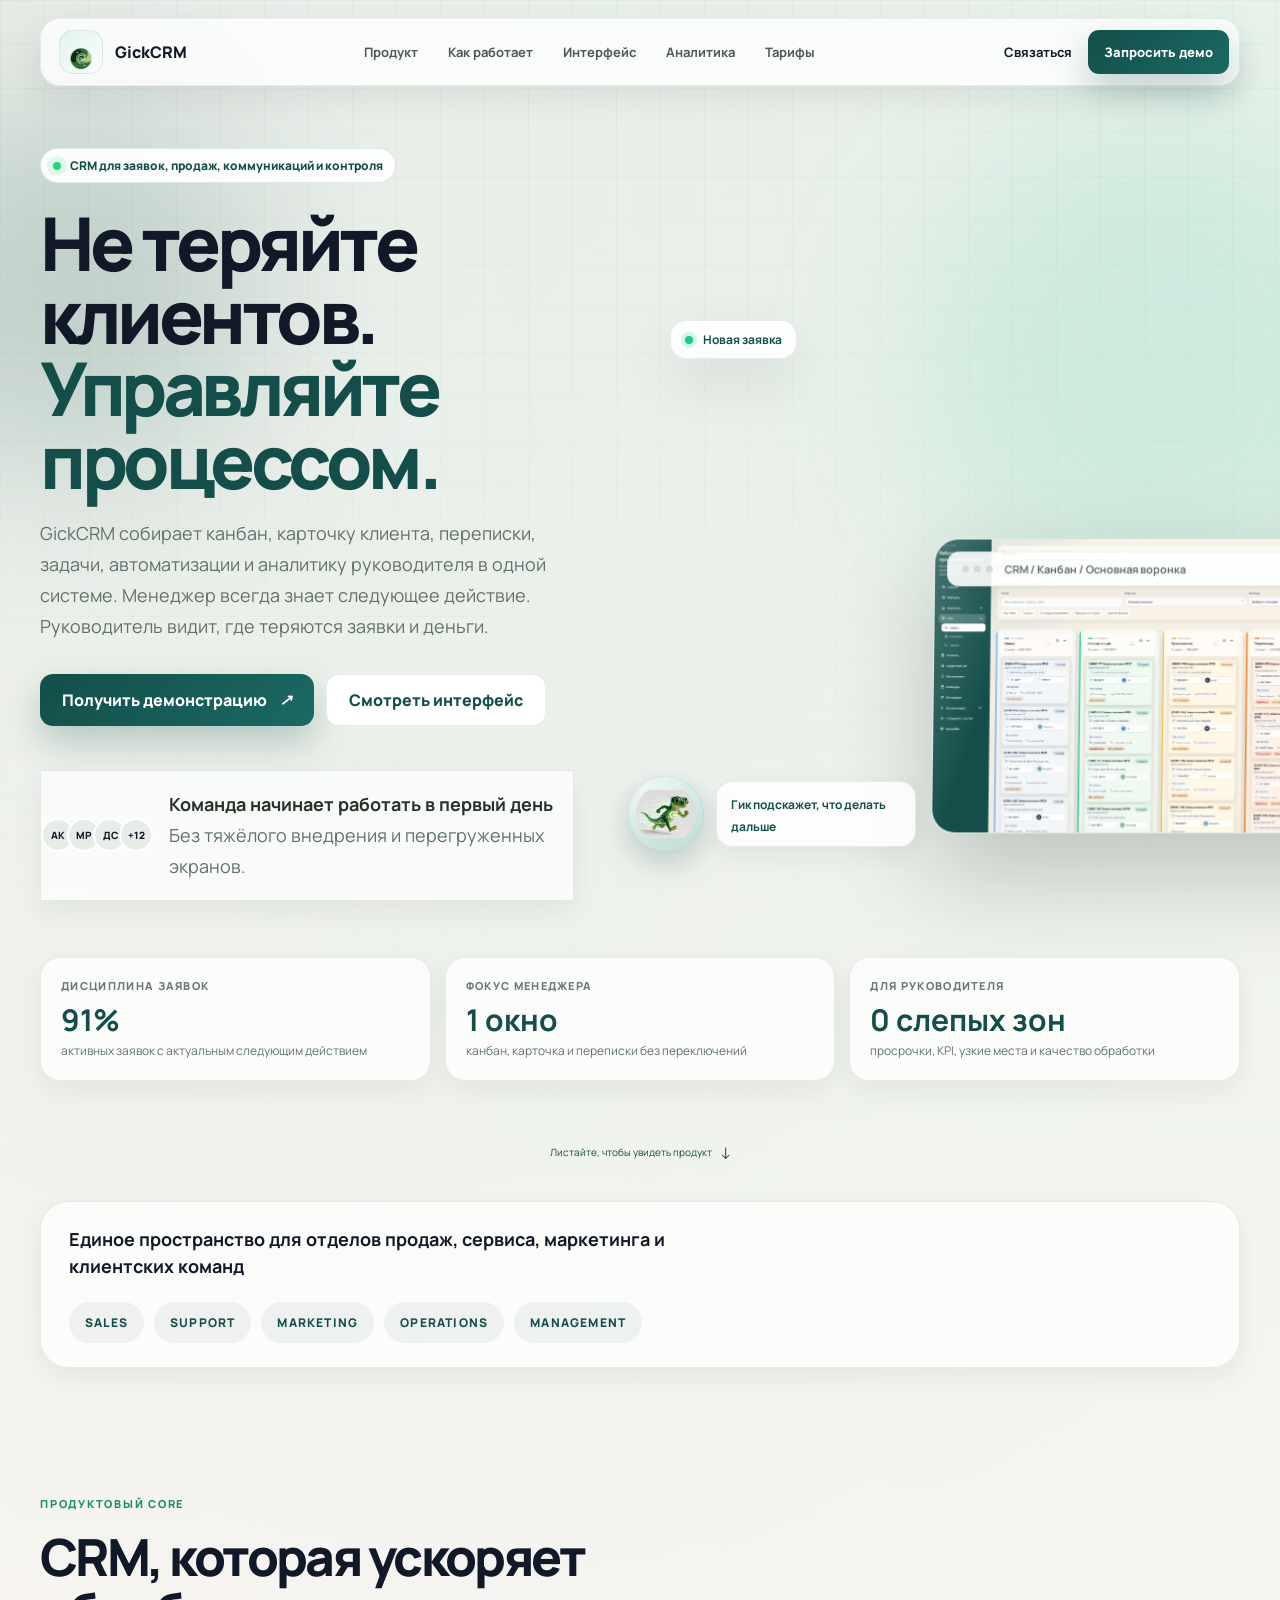
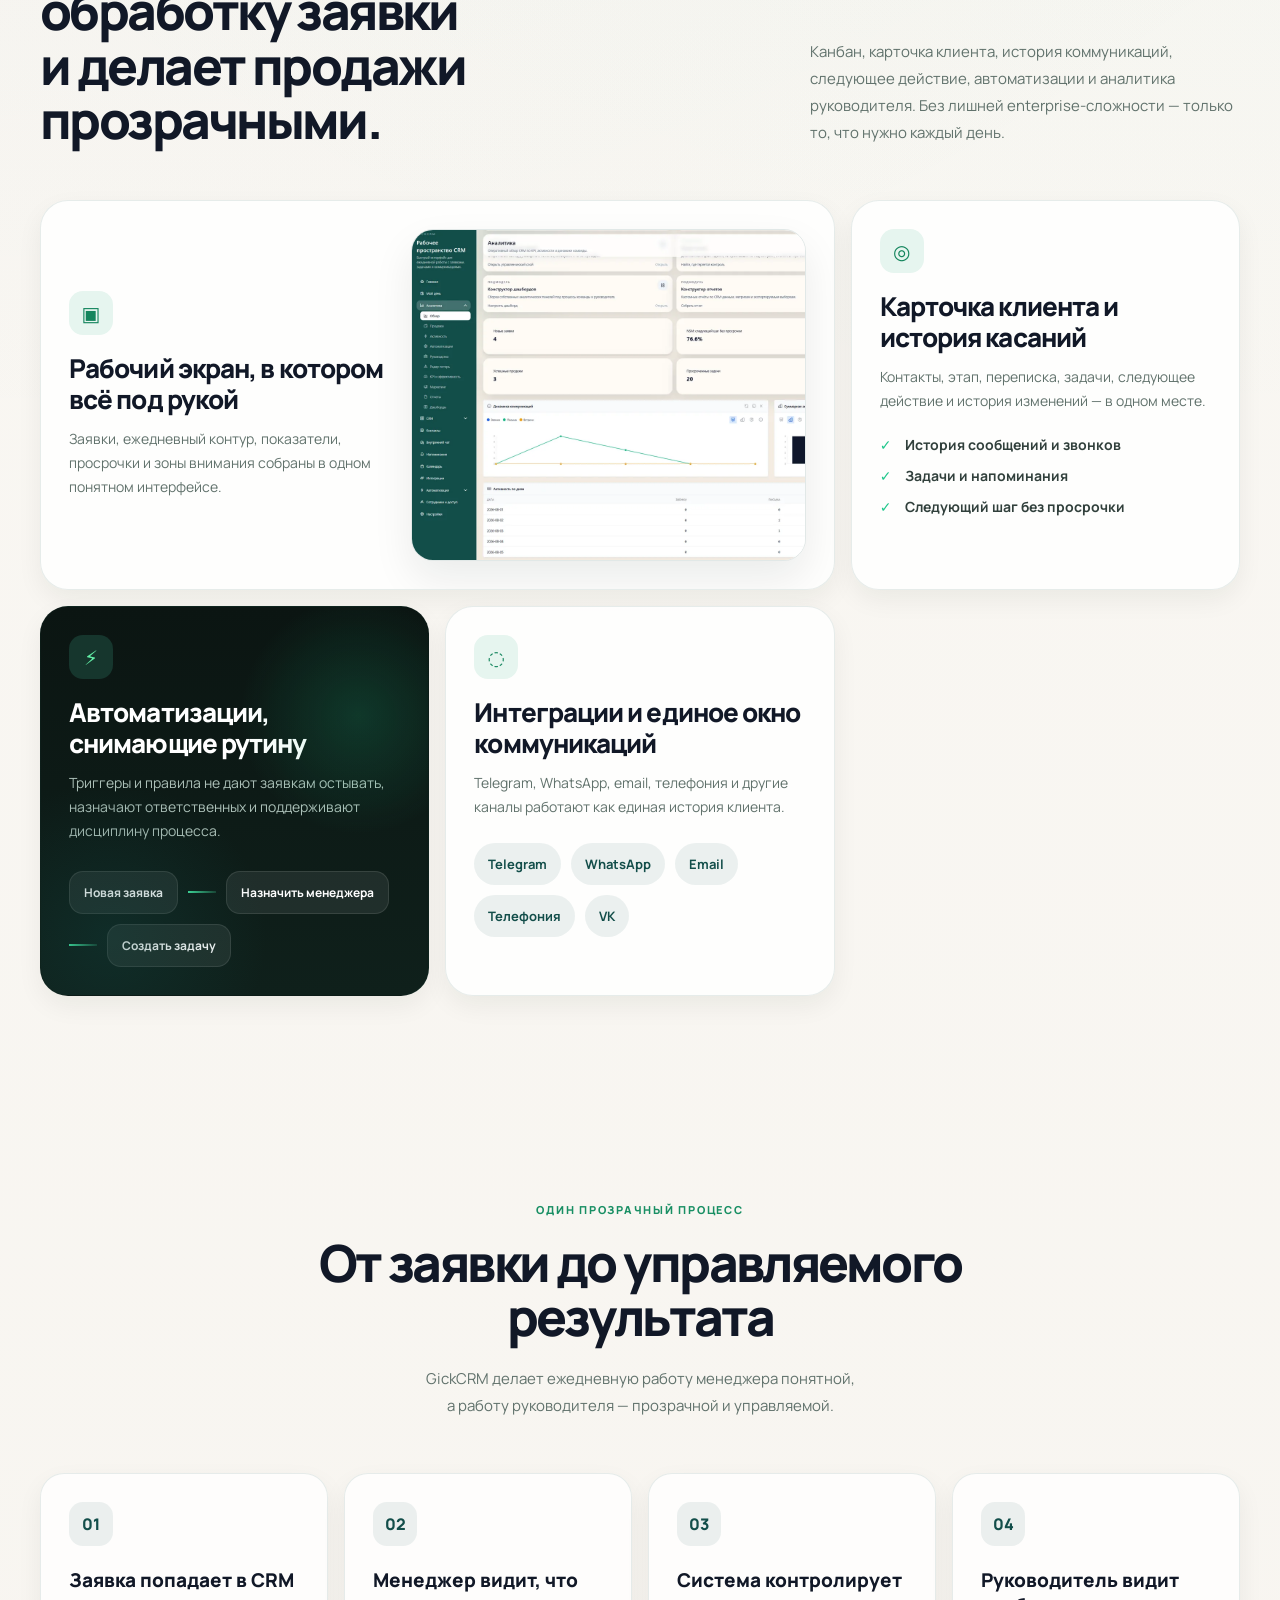
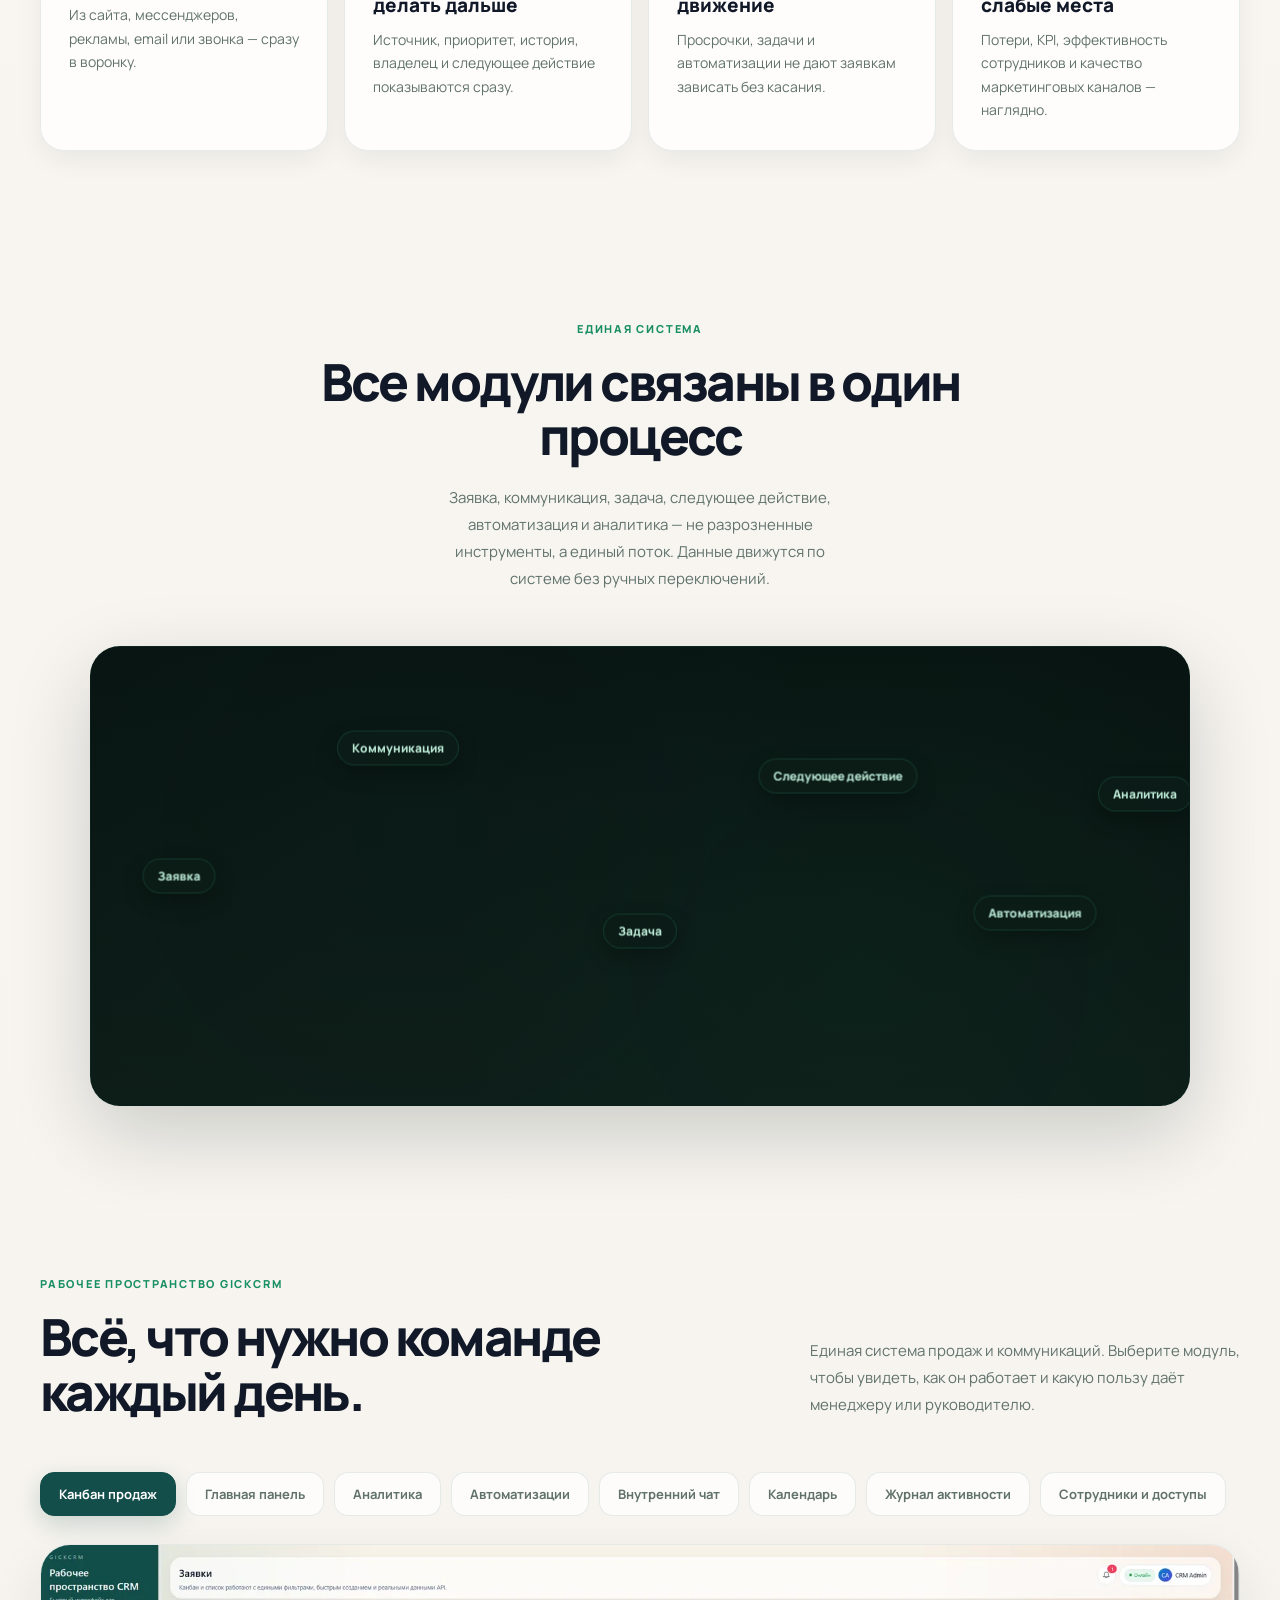
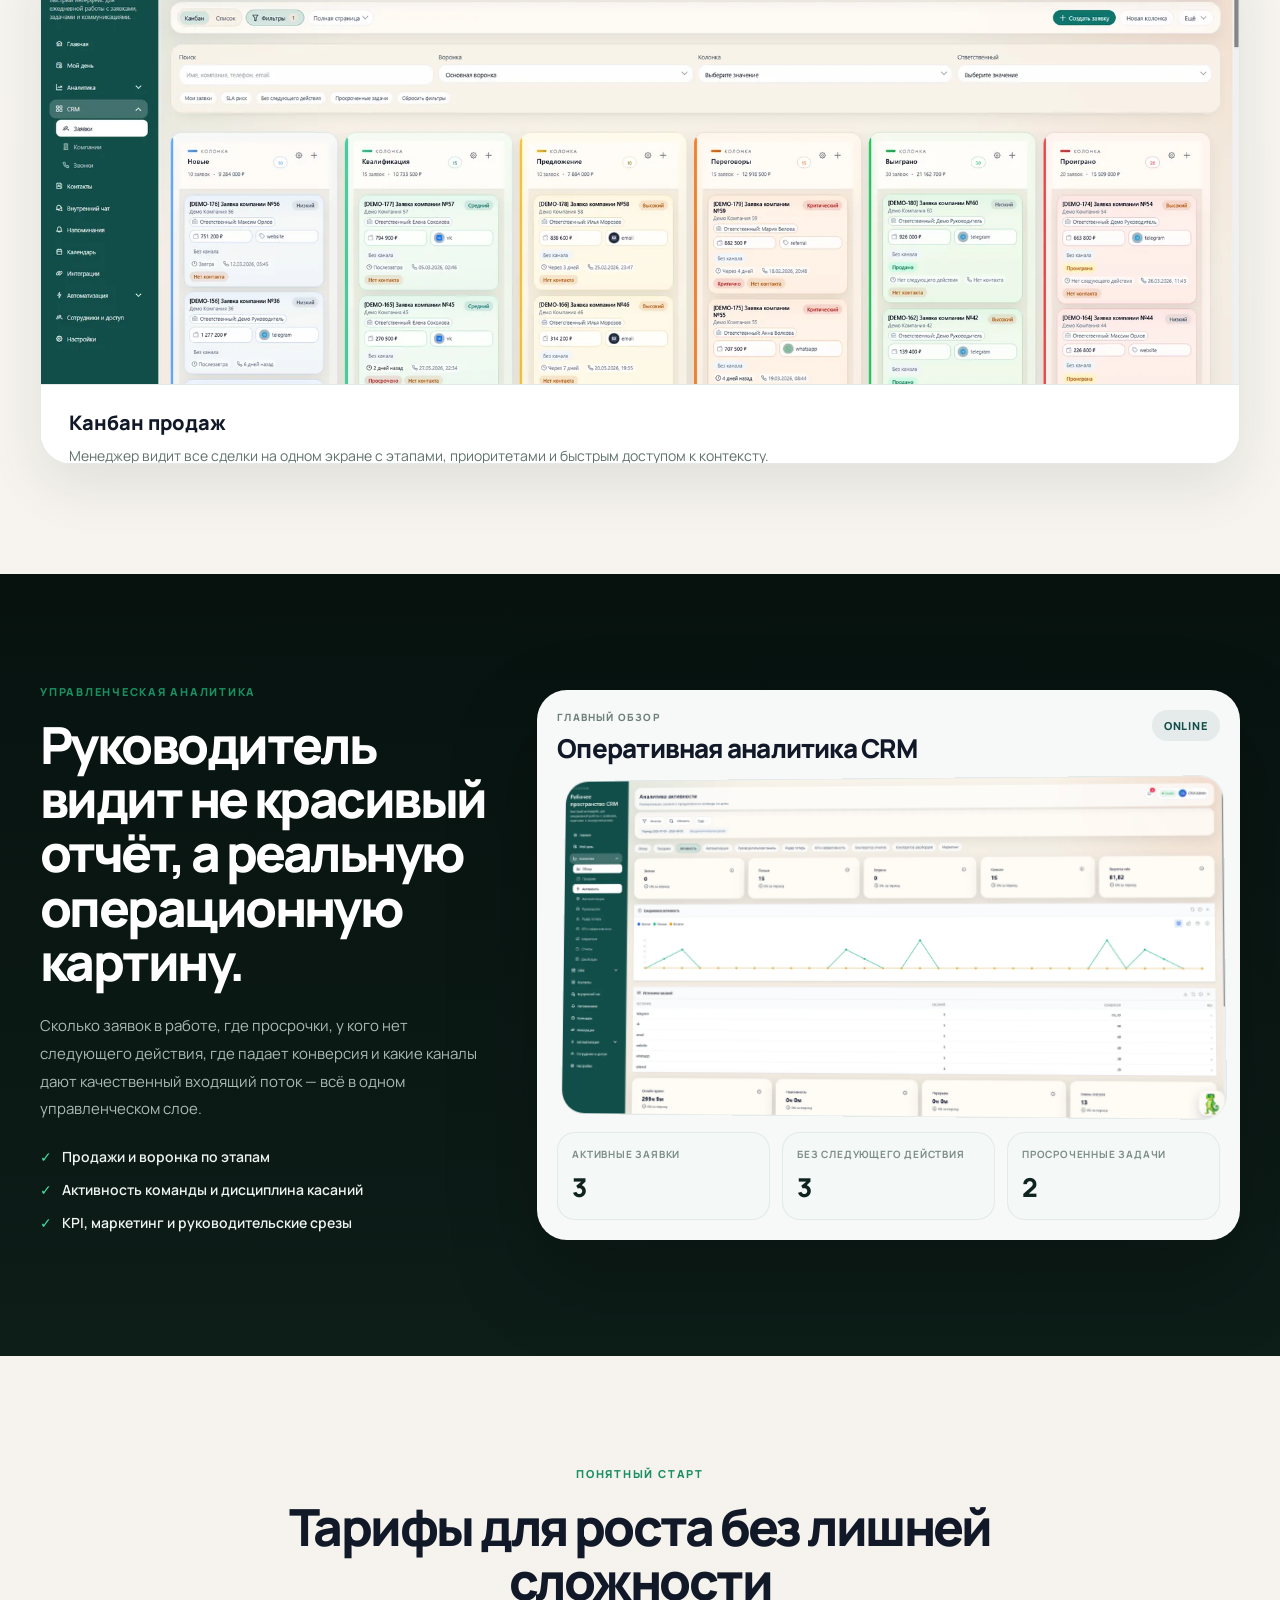
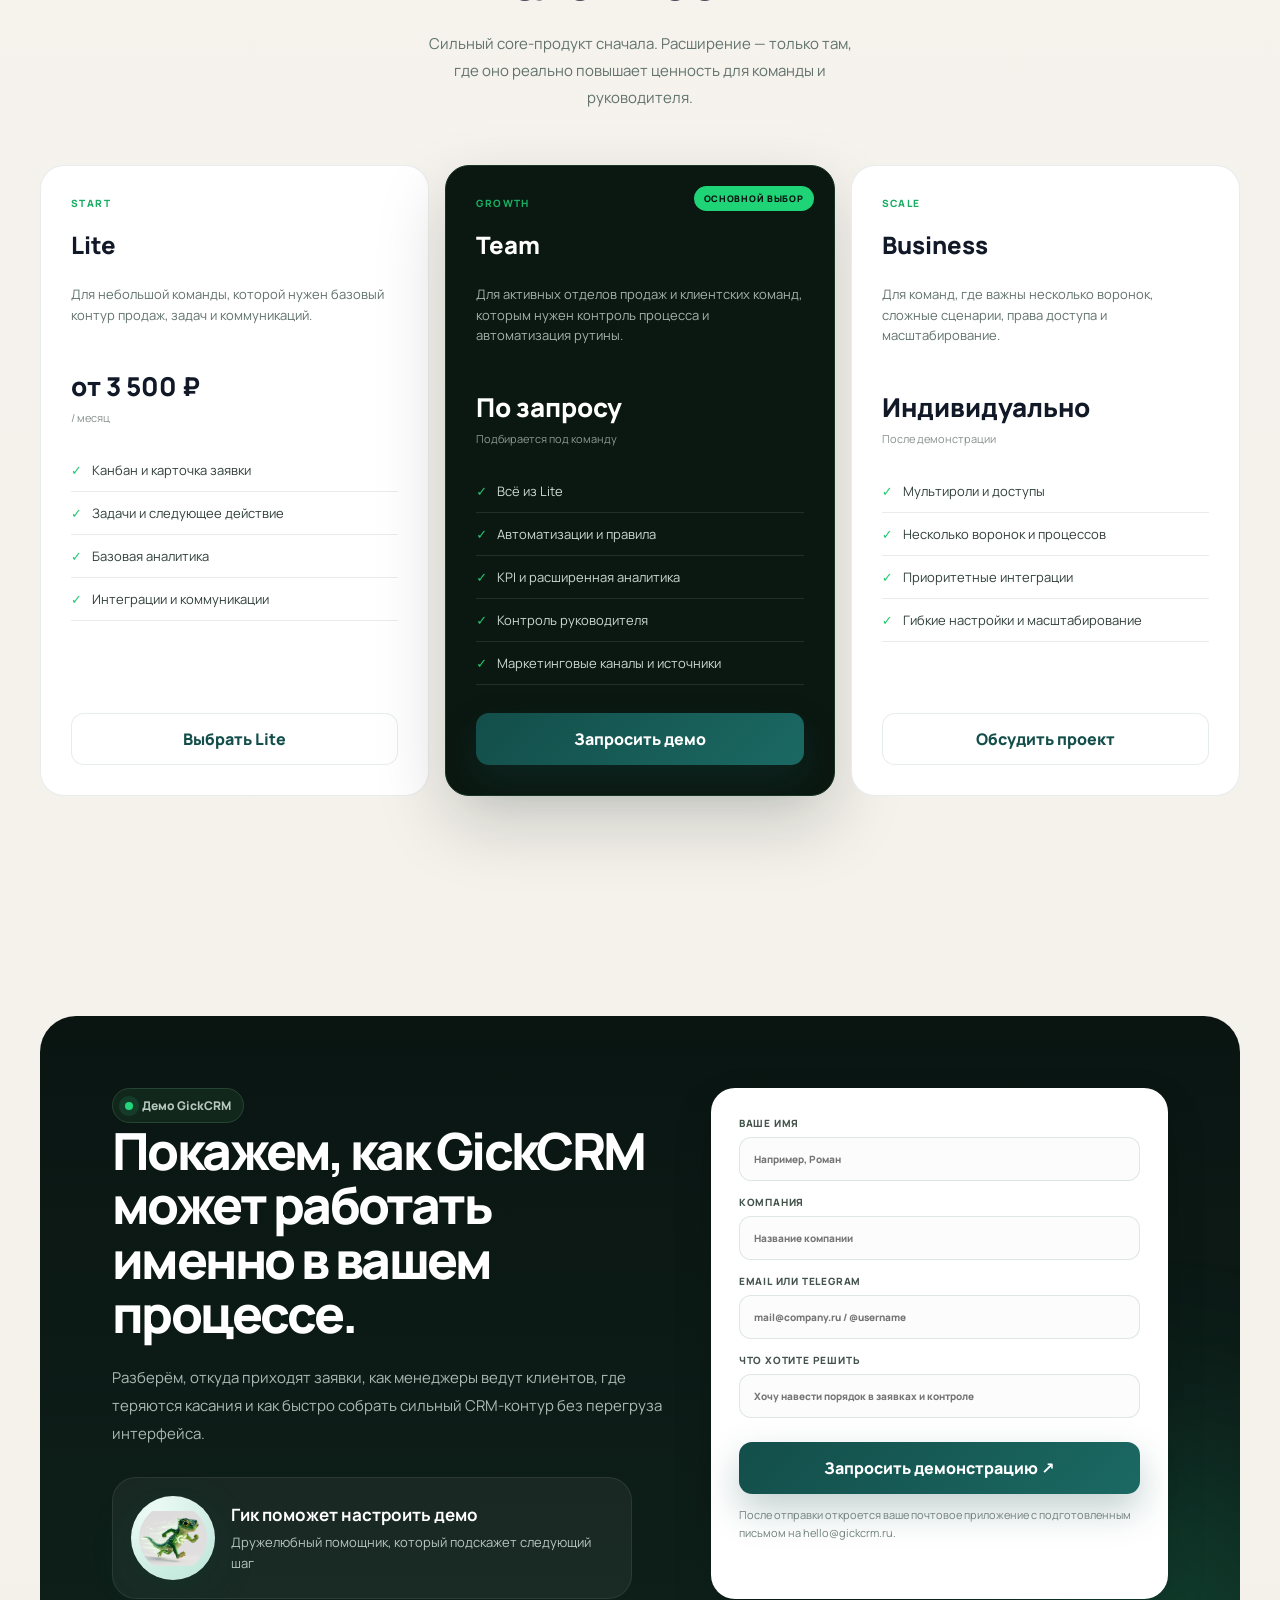
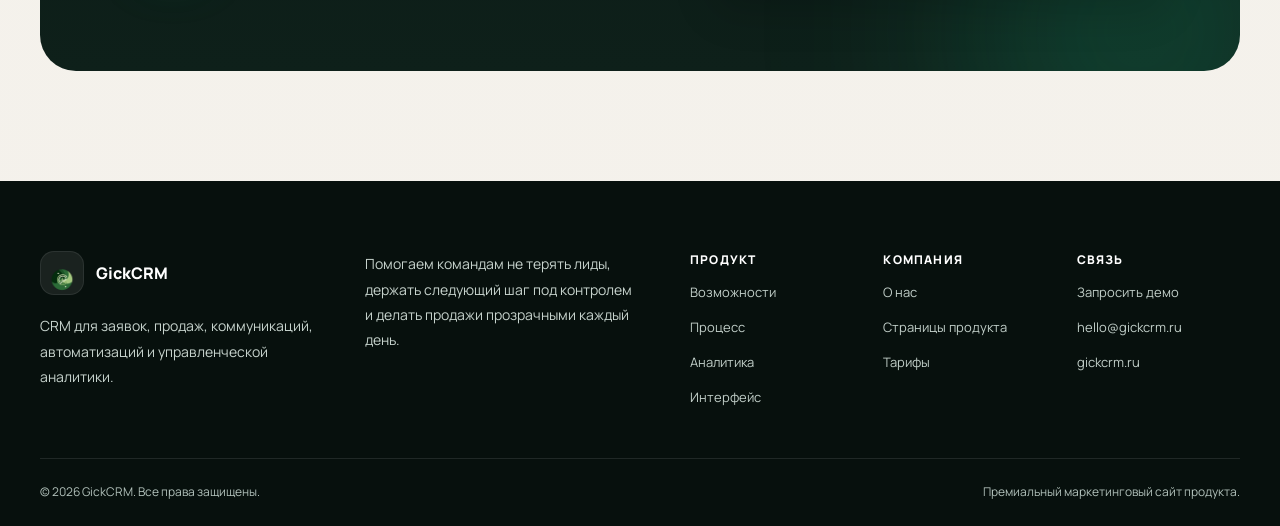
==== commit 45860830: "Refactor hero animation and fix screenshot" ====
--- a/index.html
+++ b/index.html
@@ -4,13 +4,13 @@
   <meta charset="UTF-8" />
   <meta name="viewport" content="width=device-width, initial-scale=1.0" />
   <title>GickCRM — CRM для заявок, продаж и контроля команды</title>
-  <meta name="description" content="GickCRM объединяет заявки, коммуникации, задачи, автоматизации и управленческую аналитику в одном рабочем пространстве." />
+  <meta name="description" content="GickCRM объединяет заявки, канбан, коммуникации, задачи, автоматизации и управленческую аналитику в одном рабочем пространстве для продаж и клиентских команд." />
   <meta name="theme-color" content="#134e4a" />
   <meta property="og:type" content="website" />
   <meta property="og:locale" content="ru_RU" />
-  <meta property="og:title" content="GickCRM — ни одна заявка не останется без следующего шага" />
-  <meta property="og:description" content="Единая CRM для продаж, коммуникаций, задач и контроля команды." />
-  <meta property="og:image" content="assets/product/kanban-new.png" />
+  <meta property="og:title" content="GickCRM — заявки, продажи и команда под контролем" />
+  <meta property="og:description" content="CRM для заявок, коммуникаций, автоматизаций и управленческой аналитики." />
+  <meta property="og:image" content="assets/product/kanban.webp" />
   <meta name="twitter:card" content="summary_large_image" />
   <meta name="robots" content="index,follow" />
   <link rel="icon" href="favicon.ico" />
@@ -22,211 +22,326 @@
   <link rel="stylesheet" href="home-v2.css" />
 </head>
 <body class="home-v2-body">
-  <a class="skip-link" href="#main-content">Перейти к содержимому</a>
-
   <header class="nav-shell home-nav">
-    <a class="brand" href="#top" aria-label="GickCRM — на главную">
-      <span class="brand-mark"><img src="favicon-192x192.png" alt="" width="192" height="192" /></span>
+    <a class="brand" href="#top" aria-label="GickCRM">
+      <span class="brand-mark"><img src="assets/logo-hq.png" alt="Логотип GickCRM" width="40" height="40" /></span>
       <span>GickCRM</span>
     </a>
     <nav class="desktop-nav" aria-label="Основная навигация">
-      <a href="#product">Возможности</a>
+      <a href="#product">Продукт</a>
       <a href="#workflow">Как работает</a>
-      <a href="#showcase">Продукт</a>
+      <a href="#showcase">Интерфейс</a>
       <a href="#analytics">Аналитика</a>
       <a href="#pricing">Тарифы</a>
     </nav>
     <div class="nav-actions">
-      <a class="text-link" href="mailto:hello@gickcrm.ru">Написать нам</a>
-      <a class="button button-small" href="#demo">Получить демо</a>
+      <a class="text-link" href="#demo">Связаться</a>
+      <a class="button button-small" href="#demo">Запросить демо</a>
     </div>
-    <button class="menu-button" type="button" aria-label="Открыть меню" aria-expanded="false" aria-controls="mobile-menu"><span></span><span></span></button>
+    <button class="menu-button" aria-label="Открыть меню" aria-expanded="false"><span></span><span></span></button>
   </header>
 
-  <nav class="mobile-menu" id="mobile-menu" aria-label="Мобильная навигация">
-    <a href="#product">Возможности</a>
+  <div class="mobile-menu">
+    <a href="#product">Продукт</a>
     <a href="#workflow">Как работает</a>
-    <a href="#showcase">Продукт</a>
+    <a href="#showcase">Интерфейс</a>
     <a href="#analytics">Аналитика</a>
     <a href="#pricing">Тарифы</a>
-    <a href="#demo">Получить демо</a>
-  </nav>
-
-  <main id="main-content">
-    <section class="hero-signal section-pad" id="top">
-      <div class="hero-signal__ambient" aria-hidden="true"></div>
-      <div class="hero-signal__copy reveal">
-        <div class="pill hero-pill"><span class="pulse"></span> Единая CRM для продаж и клиентской работы</div>
-        <h1>Каждая заявка получает <span>следующий шаг.</span></h1>
-        <p class="hero-signal__lead">GickCRM объединяет лиды, переписки, задачи и автоматизации. Менеджер сразу понимает, что делать дальше, а руководитель видит всю картину без ручных отчётов.</p>
-        <div class="hero-actions">
-          <a class="button" href="#demo">Получить демонстрацию <span aria-hidden="true">↗</span></a>
-          <a class="button button-ghost" href="#showcase">Посмотреть продукт</a>
-        </div>
-        <ul class="hero-benefits" aria-label="Ключевые преимущества">
-          <li><span>01</span>Заявки не теряются</li>
-          <li><span>02</span>Коммуникации в одном месте</li>
-          <li><span>03</span>Просрочки видны сразу</li>
-        </ul>
-      </div>
-
-      <div class="hero-signal__visual reveal" data-signal-stage>
-        <div class="signal-stage" aria-hidden="true">
-          <canvas id="signal-canvas"></canvas>
-          <div class="signal-stage__grid"></div>
-          <div class="signal-stage__event" data-signal-event>
-            <span></span><strong>Новая заявка</strong><small>Источник: сайт</small>
-          </div>
-          <div class="signal-stage__status"><i></i> Система активна</div>
-        </div>
-        <figure class="hero-product-frame">
-          <div class="frame-bar"><span></span><span></span><span></span><small>Основная воронка</small></div>
-          <img src="assets/product/kanban.webp" alt="Канбан продаж GickCRM" width="1800" height="917" fetchpriority="high" decoding="async" />
-        </figure>
-        <div class="hero-mascot-mark" aria-label="Фирменный помощник GickCRM">
-          <img src="assets/hero-mascot.jpg" alt="Маскот GickCRM" width="784" height="1168" decoding="async" />
-        </div>
-      </div>
-
-      <div class="hero-proof reveal" aria-label="Результат для команды">
-        <p><strong>Один рабочий ритм</strong><span>Заявка → контакт → задача → результат</span></p>
-        <p><strong>Никаких слепых зон</strong><span>Следующие действия и просрочки на виду</span></p>
-        <p><strong>Понятно с первого дня</strong><span>Без перегруженных экранов и долгого внедрения</span></p>
-      </div>
-    </section>
-
-    <section class="signal-strip reveal" aria-label="Для каких команд подходит GickCRM">
-      <p>Одна система для команд, которые работают с клиентами каждый день</p>
-      <div><span>Продажи</span><span>Сервис</span><span>Маркетинг</span><span>Операции</span><span>Руководители</span></div>
-    </section>
-
-    <section class="section home-section product-section" id="product">
+    <a href="#demo" class="button button-small" style="margin-top:8px">Запросить демо</a>
+  </div>
+
+  <main id="top">
+    <!-- ============ HERO ============ -->
+    <section class="hero-v4 section-pad">
+      <canvas class="hero-waveform" id="heroWaveform" aria-hidden="true"></canvas>
+      <div class="hero-v4__grid"></div>
+      <div class="hero-v4__glow hero-v4__glow--a"></div>
+      <div class="hero-v4__glow hero-v4__glow--b"></div>
+
+      <div class="hero-v4__content">
+        <div class="hero-v4__copy reveal">
+          <div class="pill hero-pill"><span class="pulse"></span> CRM для заявок, продаж, коммуникаций и контроля</div>
+          <h1>Не теряйте клиентов.<br><span>Управляйте процессом.</span></h1>
+          <p>
+            GickCRM собирает канбан, карточку клиента, переписки, задачи, автоматизации и аналитику руководителя в одной системе.
+            Менеджер всегда знает следующее действие. Руководитель видит, где теряются заявки и деньги.
+          </p>
+          <div class="hero-actions hero-actions-v2">
+            <a class="button" href="#demo">Получить демонстрацию <i>↗</i></a>
+            <a class="button button-ghost" href="#showcase">Смотреть интерфейс</a>
+          </div>
+          <div class="trust-row trust-row-v2">
+            <div class="avatars"><span>АК</span><span>МР</span><span>ДС</span><span>+12</span></div>
+            <p><b>Команда начинает работать в первый день</b><br>Без тяжёлого внедрения и перегруженных экранов.</p>
+          </div>
+        </div>
+
+        <div class="hero-v4__visual reveal">
+          <div class="hero-v4__screen reveal">
+            <div class="hero-v4__screen-frame">
+              <div class="screen-card__top"><div class="dots"><i></i><i></i><i></i></div><span>CRM / Канбан / Основная воронка</span></div>
+              <img src="assets/product/kanban-new.png" alt="Канбан продаж GickCRM" width="1200" height="611" loading="eager" />
+              <div class="screen-card__shine"></div>
+            </div>
+          </div>
+
+          <div class="hero-v4__events" id="heroEvents" aria-hidden="true"></div>
+
+          <div class="hero-v4__mascot" aria-hidden="true">
+            <div class="hero-v4__mascot-bubble">
+              <img src="assets/mascot-run.png" alt="" width="64" height="64" loading="eager" />
+            </div>
+            <div class="hero-v4__mascot-tip"><span>Гик подскажет, что делать дальше</span></div>
+          </div>
+        </div>
+      </div>
+
+      <div class="hero-v4__stats reveal">
+        <article><small>Дисциплина заявок</small><strong>91%</strong><span>активных заявок с актуальным следующим действием</span></article>
+        <article><small>Фокус менеджера</small><strong>1 окно</strong><span>канбан, карточка и переписки без переключений</span></article>
+        <article><small>Для руководителя</small><strong>0 слепых зон</strong><span>просрочки, KPI, узкие места и качество обработки</span></article>
+      </div>
+
+      <div class="scroll-hint hero-scroll-v2">Листайте, чтобы увидеть продукт <span>↓</span></div>
+    </section>
+
+    <!-- ============ SIGNAL STRIP ============ -->
+    <section class="signal-strip reveal">
+      <div class="signal-strip__text">
+        <p>Единое пространство для отделов продаж, сервиса, маркетинга и клиентских команд</p>
+      </div>
+      <div class="signal-strip__tags">
+        <span>Sales</span>
+        <span>Support</span>
+        <span>Marketing</span>
+        <span>Operations</span>
+        <span>Management</span>
+      </div>
+    </section>
+
+    <!-- ============ PRODUCT BENTO ============ -->
+    <section class="section home-section" id="product">
       <div class="section-heading reveal">
         <div>
-          <span class="eyebrow">Всё важное — в одном контуре</span>
-          <h2>Быстрее обработать заявку. Проще довести до результата.</h2>
-        </div>
-        <p>GickCRM собирает ежедневную работу вокруг клиента: от первого обращения до повторной продажи и управленческого контроля.</p>
-      </div>
-      <div class="value-grid">
-        <article class="value-card value-card--wide reveal">
-          <div class="value-card__copy"><span class="value-icon">↗</span><h3>Рабочий день начинается с ясного приоритета</h3><p>Менеджер видит новые заявки, задачи, просрочки и ближайшие действия в одном месте — без поиска по чатам и таблицам.</p></div>
-          <figure class="dashboard-preview"><img src="assets/product/dashboard.webp" alt="Главная панель GickCRM" width="1800" height="908" loading="lazy" decoding="async" /></figure>
+          <span class="eyebrow">Продуктовый core</span>
+          <h2>CRM, которая ускоряет обработку заявки<br>и делает продажи прозрачными.</h2>
+        </div>
+        <p>
+          Канбан, карточка клиента, история коммуникаций, следующее действие, автоматизации и аналитика руководителя.
+          Без лишней enterprise-сложности — только то, что нужно каждый день.
+        </p>
+      </div>
+      <div class="bento-v3">
+        <article class="bento-v3__card bento-v3__card--wide reveal">
+          <div class="bento-v3__copy">
+            <span class="icon-box">▣</span>
+            <h3>Рабочий экран, в котором всё под рукой</h3>
+            <p>Заявки, ежедневный контур, показатели, просрочки и зоны внимания собраны в одном понятном интерфейсе.</p>
+          </div>
+          <div class="mini-screen"><img src="assets/product/dashboard.webp" alt="Главная панель GickCRM" width="480" height="310" loading="lazy" /></div>
         </article>
-        <article class="value-card reveal"><span class="value-icon">◎</span><h3>Полный контекст клиента</h3><p>Контакты, переписка, звонки, задачи и история изменений доступны из одной карточки.</p><ul><li>История всех касаний</li><li>Ответственный и этап</li><li>Следующее действие</li></ul></article>
-        <article class="value-card value-card--dark reveal"><span class="value-icon">⌁</span><h3>Рутина работает сама</h3><p>Правила назначают ответственных, создают задачи и напоминают о клиенте до того, как он потеряется.</p><div class="micro-flow"><span>Заявка</span><i></i><span>Задача</span><i></i><span>Контакт</span></div></article>
-        <article class="value-card reveal"><span class="value-icon">◌</span><h3>Все каналы в одной истории</h3><p>Переписки, email и телефония становятся частью сделки, а не остаются в личных приложениях менеджера.</p><div class="channel-list"><span>Telegram</span><span>WhatsApp</span><span>Email</span><span>Телефония</span></div></article>
-      </div>
-    </section>
-
-    <section class="process-section" id="workflow">
-      <div class="process-section__inner">
-        <div class="process-copy reveal">
-          <span class="eyebrow eyebrow--light">Единый процесс</span>
-          <h2>От первого сигнала до решения руководителя.</h2>
-          <p>Каждое действие продолжает предыдущее. Команда не теряет контекст, система подсказывает следующий шаг, а показатели обновляются по ходу работы.</p>
-          <div class="process-outcomes"><span>Меньше ручных напоминаний</span><span>Быстрее первый ответ</span><span>Прозрачнее результат</span></div>
-        </div>
-        <div class="process-map reveal" data-process-map aria-label="Путь заявки в GickCRM">
-          <svg viewBox="0 0 760 430" role="img" aria-labelledby="process-title process-desc">
-            <title id="process-title">Единый процесс работы с клиентом</title>
-            <desc id="process-desc">Заявка проходит через коммуникацию, задачу, следующее действие и автоматизацию к аналитике.</desc>
-            <defs>
-              <linearGradient id="route-gradient" x1="0" x2="1"><stop offset="0" stop-color="#4ee3a0"/><stop offset="1" stop-color="#d3f9e7"/></linearGradient>
-              <filter id="route-glow"><feGaussianBlur stdDeviation="3" result="blur"/><feMerge><feMergeNode in="blur"/><feMergeNode in="SourceGraphic"/></feMerge></filter>
-            </defs>
-            <g class="map-grid"><path d="M40 75H720M40 155H720M40 235H720M40 315H720M120 35V395M260 35V395M400 35V395M540 35V395M680 35V395"/></g>
-            <path class="map-route map-route--base" d="M78 240 C155 240 160 120 248 120 S340 300 426 300 S506 160 586 160 S646 240 696 240"/>
-            <path class="map-route map-route--active" d="M78 240 C155 240 160 120 248 120 S340 300 426 300 S506 160 586 160 S646 240 696 240"/>
-            <circle class="route-particle route-particle--one" r="5"><animateMotion dur="7s" repeatCount="indefinite" path="M78 240 C155 240 160 120 248 120 S340 300 426 300 S506 160 586 160 S646 240 696 240"/></circle>
-            <circle class="route-particle route-particle--two" r="3"><animateMotion begin="-3.4s" dur="7s" repeatCount="indefinite" path="M78 240 C155 240 160 120 248 120 S340 300 426 300 S506 160 586 160 S646 240 696 240"/></circle>
-            <g class="map-node" transform="translate(78 240)"><circle r="31"/><circle class="node-pulse" r="31"/><text y="5">01</text></g>
-            <g class="map-node" transform="translate(248 120)"><circle r="31"/><circle class="node-pulse" r="31"/><text y="5">02</text></g>
-            <g class="map-node" transform="translate(426 300)"><circle r="31"/><circle class="node-pulse" r="31"/><text y="5">03</text></g>
-            <g class="map-node" transform="translate(586 160)"><circle r="31"/><circle class="node-pulse" r="31"/><text y="5">04</text></g>
-            <g class="map-node map-node--final" transform="translate(696 240)"><circle r="36"/><circle class="node-pulse" r="36"/><text y="5">05</text></g>
-          </svg>
-          <div class="process-label process-label--one"><strong>Заявка</strong><span>Новый клиент принят</span></div>
-          <div class="process-label process-label--two"><strong>Коммуникация</strong><span>Контекст сохранён</span></div>
-          <div class="process-label process-label--three"><strong>Задача</strong><span>Шаг назначен</span></div>
-          <div class="process-label process-label--four"><strong>Автоматизация</strong><span>Рутина выполнена</span></div>
-          <div class="process-label process-label--five"><strong>Аналитика</strong><span>Результат виден</span></div>
-        </div>
-      </div>
-    </section>
-
-    <section class="section home-section showcase" id="showcase">
+        <article class="bento-v3__card reveal">
+          <span class="icon-box">◎</span>
+          <h3>Карточка клиента и история касаний</h3>
+          <p>Контакты, этап, переписка, задачи, следующее действие и история изменений — в одном месте.</p>
+          <ul class="check-list">
+            <li>История сообщений и звонков</li>
+            <li>Задачи и напоминания</li>
+            <li>Следующий шаг без просрочки</li>
+          </ul>
+        </article>
+        <article class="bento-v3__card bento-v3__card--dark reveal">
+          <div class="card-noise"></div>
+          <span class="icon-box dark-icon">⚡</span>
+          <h3>Автоматизации, снимающие рутину</h3>
+          <p>Триггеры и правила не дают заявкам остывать, назначают ответственных и поддерживают дисциплину процесса.</p>
+          <div class="flow-line"><span>Новая заявка</span><i></i><span>Назначить менеджера</span><i></i><span>Создать задачу</span></div>
+        </article>
+        <article class="bento-v3__card reveal">
+          <span class="icon-box">◌</span>
+          <h3>Интеграции и единое окно коммуникаций</h3>
+          <p>Telegram, WhatsApp, email, телефония и другие каналы работают как единая история клиента.</p>
+          <div class="tag-cloud"><span>Telegram</span><span>WhatsApp</span><span>Email</span><span>Телефония</span><span>VK</span></div>
+        </article>
+      </div>
+    </section>
+
+    <!-- ============ WORKFLOW ============ -->
+    <section class="section home-section workflow-v2" id="workflow">
+      <div class="section-heading center reveal">
+        <span class="eyebrow">Один прозрачный процесс</span>
+        <h2>От заявки до управляемого результата</h2>
+        <p>GickCRM делает ежедневную работу менеджера понятной, а работу руководителя — прозрачной и управляемой.</p>
+      </div>
+      <div class="steps-v2">
+        <article class="reveal"><span>01</span><h3>Заявка попадает в CRM</h3><p>Из сайта, мессенджеров, рекламы, email или звонка — сразу в воронку.</p></article>
+        <article class="reveal"><span>02</span><h3>Менеджер видит, что делать дальше</h3><p>Источник, приоритет, история, владелец и следующее действие показываются сразу.</p></article>
+        <article class="reveal"><span>03</span><h3>Система контролирует движение</h3><p>Просрочки, задачи и автоматизации не дают заявкам зависать без касания.</p></article>
+        <article class="reveal"><span>04</span><h3>Руководитель видит слабые места</h3><p>Потери, KPI, эффективность сотрудников и качество маркетинговых каналов — наглядно.</p></article>
+      </div>
+    </section>
+
+    <!-- ============ NETWORK DATA-FLOW ANIMATION ============ -->
+    <section class="section home-section network-section">
+      <div class="section-heading center reveal">
+        <span class="eyebrow">Единая система</span>
+        <h2>Все модули связаны в один процесс</h2>
+        <p>Заявка, коммуникация, задача, следующее действие, автоматизация и аналитика — не разрозненные инструменты, а единый поток. Данные движутся по системе без ручных переключений.</p>
+      </div>
+      <div class="network-stage reveal">
+        <canvas class="network-canvas" id="networkCanvas" aria-hidden="true"></canvas>
+        <div class="network-labels" aria-hidden="true">
+          <span class="network-label" data-node="0">Заявка</span>
+          <span class="network-label" data-node="1">Коммуникация</span>
+          <span class="network-label" data-node="2">Задача</span>
+          <span class="network-label" data-node="3">Следующее действие</span>
+          <span class="network-label" data-node="4">Автоматизация</span>
+          <span class="network-label" data-node="5">Аналитика</span>
+        </div>
+      </div>
+    </section>
+
+    <!-- ============ PRODUCT SHOWCASE ============ -->
+    <section class="section home-section showcase-v4" id="showcase">
       <div class="section-heading reveal">
-        <div><span class="eyebrow">Рабочее пространство GickCRM</span><h2>Всё, что нужно команде каждый день.</h2></div>
-        <p>Переключайтесь между ключевыми сценариями и смотрите, как единая система поддерживает продажи, коммуникации и контроль.</p>
-      </div>
-      <div class="showcase-shell reveal">
-        <div class="showcase-tabs" role="tablist" aria-label="Экраны GickCRM">
-          <button class="showcase-tab is-active" type="button" role="tab" aria-selected="true" data-image="assets/product/kanban-new.png" data-alt="Канбан продаж GickCRM" data-title="Канбан продаж" data-copy="Заявки распределены по этапам, а приоритет, ответственный и следующее действие видны без открытия карточки."><span>01</span>Канбан</button>
-          <button class="showcase-tab" type="button" role="tab" aria-selected="false" data-image="assets/product/dashboard-new.png" data-alt="Главная панель GickCRM" data-title="Главная панель" data-copy="Менеджер начинает день с новых заявок, ближайших задач и точек, которые требуют внимания."><span>02</span>Главная</button>
-          <button class="showcase-tab" type="button" role="tab" aria-selected="false" data-image="assets/product/analytics-activity.png" data-alt="Аналитика GickCRM" data-title="Управленческая аналитика" data-copy="Руководитель видит конверсию, просрочки, нагрузку команды и качество источников в одном срезе."><span>03</span>Аналитика</button>
-          <button class="showcase-tab" type="button" role="tab" aria-selected="false" data-image="assets/product/automation-new.png" data-alt="Автоматизации GickCRM" data-title="Автоматизации" data-copy="Повторяющиеся действия запускаются по правилам, чтобы команда тратила время на клиента, а не на рутину."><span>04</span>Автоматизации</button>
-          <button class="showcase-tab" type="button" role="tab" aria-selected="false" data-image="assets/product/chat-new.png" data-alt="Внутренний чат GickCRM" data-title="Коммуникации" data-copy="Обсуждения команды и контекст клиента остаются рядом со сделкой и доступны нужным сотрудникам."><span>05</span>Чат</button>
-          <button class="showcase-tab" type="button" role="tab" aria-selected="false" data-image="assets/product/calendar-new.png" data-alt="Календарь GickCRM" data-title="Рабочий календарь" data-copy="Встречи, задачи и следующие действия собраны в одном расписании, чтобы ничего не пропустить."><span>06</span>Календарь</button>
-          <button class="showcase-tab" type="button" role="tab" aria-selected="false" data-image="assets/product/activity-new.png" data-alt="Журнал активности GickCRM" data-title="Журнал активности" data-copy="Вся история действий сохраняется: руководитель понимает, как двигалась заявка и где возникла задержка."><span>07</span>Активность</button>
-          <button class="showcase-tab" type="button" role="tab" aria-selected="false" data-image="assets/product/employees-new.png" data-alt="Сотрудники и доступы GickCRM" data-title="Команда и доступы" data-copy="Роли, статусы и зоны ответственности настроены так, чтобы каждый видел нужные данные и действия."><span>08</span>Команда</button>
-        </div>
-        <div class="showcase-display" role="tabpanel" aria-live="polite">
-          <div class="showcase-display__top"><span>GickCRM</span><small>Рабочее пространство команды</small><i>Online</i></div>
-          <figure class="showcase-screen"><img data-showcase-image src="assets/product/kanban-new.png" alt="Канбан продаж GickCRM" width="2557" height="1302" decoding="async" /></figure>
-          <div class="showcase-caption"><span data-showcase-index>01 / 08</span><div><h3 data-showcase-title>Канбан продаж</h3><p data-showcase-copy>Заявки распределены по этапам, а приоритет, ответственный и следующее действие видны без открытия карточки.</p></div></div>
-        </div>
-      </div>
-      <div class="showcase-bento">
-        <article class="reveal"><span>Скорость</span><strong>Меньше переключений между окнами</strong><p>Контекст клиента, коммуникации и задачи связаны между собой.</p></article>
-        <article class="reveal"><span>Дисциплина</span><strong>Следующий шаг закреплён за каждой заявкой</strong><p>Система подсвечивает сделки без действия и просроченные задачи.</p></article>
-        <article class="reveal"><span>Контроль</span><strong>Решения опираются на текущие данные</strong><p>Показатели команды обновляются вместе с ежедневной работой.</p></article>
-      </div>
-    </section>
-
-    <section class="analytics-section" id="analytics">
-      <div class="analytics-section__inner">
-        <div class="analytics-copy reveal">
-          <span class="eyebrow eyebrow--light">Управленческая аналитика</span>
-          <h2>Видеть отклонения до того, как они станут потерями.</h2>
-          <p>Руководитель получает устойчивую картину: где заявки стоят без движения, кто перегружен, как меняется конверсия и какие источники приводят качественных клиентов.</p>
-          <ul><li><span>✓</span>Просрочки и заявки без следующего действия</li><li><span>✓</span>KPI и нагрузка сотрудников</li><li><span>✓</span>Конверсия и эффективность источников</li></ul>
-          <a class="button button-light" href="#demo">Посмотреть на своих данных</a>
-        </div>
-        <div class="analytics-visual reveal">
-          <div class="analytics-frame">
-            <div class="analytics-frame__head"><div><small>Состояние команды</small><strong>Оперативный обзор</strong></div><span><i></i> Обновлено сейчас</span></div>
-            <img src="assets/product/analytics-activity.png" alt="Экран управленческой аналитики GickCRM" width="2551" height="1301" loading="lazy" decoding="async" />
-          </div>
-          <div class="kpi-row" aria-label="Примеры показателей"><article><small>Активные заявки</small><strong data-count="128">128</strong><span>+12 за неделю</span></article><article><small>Без следующего шага</small><strong data-count="7">7</strong><span>требуют внимания</span></article><article><small>Конверсия</small><strong>24,8%</strong><span>+3,1 п.п.</span></article></div>
-        </div>
-      </div>
-    </section>
-
-    <section class="section home-section pricing-section" id="pricing">
-      <div class="section-heading center reveal"><span class="eyebrow">Понятный старт</span><h2>Подберите контур под размер команды.</h2><p>Начните с ключевых процессов и расширяйте систему по мере роста — без смены привычного рабочего пространства.</p></div>
+        <div>
+          <span class="eyebrow">Рабочее пространство GickCRM</span>
+          <h2>Всё, что нужно команде каждый день.</h2>
+        </div>
+        <p>Единая система продаж и коммуникаций. Выберите модуль, чтобы увидеть, как он работает и какую пользу даёт менеджеру или руководителю.</p>
+      </div>
+
+      <div class="showcase-v4__tabs reveal" role="tablist" aria-label="Модули GickCRM">
+        <button class="showcase-v4__tab active" role="tab" aria-selected="true" data-tab="0">Канбан продаж</button>
+        <button class="showcase-v4__tab" role="tab" aria-selected="false" data-tab="1">Главная панель</button>
+        <button class="showcase-v4__tab" role="tab" aria-selected="false" data-tab="2">Аналитика</button>
+        <button class="showcase-v4__tab" role="tab" aria-selected="false" data-tab="3">Автоматизации</button>
+        <button class="showcase-v4__tab" role="tab" aria-selected="false" data-tab="4">Внутренний чат</button>
+        <button class="showcase-v4__tab" role="tab" aria-selected="false" data-tab="5">Календарь</button>
+        <button class="showcase-v4__tab" role="tab" aria-selected="false" data-tab="6">Журнал активности</button>
+        <button class="showcase-v4__tab" role="tab" aria-selected="false" data-tab="7">Сотрудники и доступы</button>
+      </div>
+
+      <div class="showcase-v4__stage reveal">
+        <div class="showcase-v4__screen active" data-panel="0">
+          <img src="assets/product/kanban.webp" alt="Канбан продаж GickCRM" width="1200" height="611" loading="lazy" />
+          <div class="showcase-v4__caption">
+            <strong>Канбан продаж</strong>
+            <p>Менеджер видит все сделки на одном экране с этапами, приоритетами и быстрым доступом к контексту. Перетаскивание карточек заменяет десятки кликов.</p>
+          </div>
+        </div>
+        <div class="showcase-v4__screen" data-panel="1">
+          <img src="assets/product/dashboard.webp" alt="Главная панель GickCRM" width="1200" height="611" loading="lazy" />
+          <div class="showcase-v4__caption">
+            <strong>Главная панель</strong>
+            <p>Ежедневный контур: задачи на сегодня, просрочки, срочные заявки и показатели — всё для быстрого старта рабочего дня без хаоса.</p>
+          </div>
+        </div>
+        <div class="showcase-v4__screen" data-panel="2">
+          <img src="assets/product/analytics.webp" alt="Аналитика GickCRM" width="1200" height="611" loading="lazy" />
+          <div class="showcase-v4__caption">
+            <strong>Аналитика</strong>
+            <p>Конверсия по этапам, эффективность источников и качество обработки заявок. Руководитель видит, какие каналы приносят деньги, а какие — пустой трафик.</p>
+          </div>
+        </div>
+        <div class="showcase-v4__screen" data-panel="3">
+          <img src="assets/product/automations.webp" alt="Автоматизации GickCRM" width="1200" height="611" loading="lazy" />
+          <div class="showcase-v4__caption">
+            <strong>Автоматизации</strong>
+            <p>Правила и сценарии снимают рутину: авто-назначение ответственного, создание задач при простое, напоминания о следующем действии.</p>
+          </div>
+        </div>
+        <div class="showcase-v4__screen" data-panel="4">
+          <img src="assets/product/chat.webp" alt="Внутренний чат GickCRM" width="1200" height="611" loading="lazy" />
+          <div class="showcase-v4__caption">
+            <strong>Внутренний чат</strong>
+            <p>Командное взаимодействие прямо внутри CRM — без переключения в мессенджеры. Контекст сделки всегда под рукой в обсуждении.</p>
+          </div>
+        </div>
+        <div class="showcase-v4__screen" data-panel="5">
+          <img src="assets/product/calendar.webp" alt="Календарь GickCRM" width="1200" height="611" loading="lazy" />
+          <div class="showcase-v4__caption">
+            <strong>Календарь</strong>
+            <p>Встречи, звонки и дедлайны в едином расписании. Менеджер не забывает о клиенте, а руководитель видит загрузку команды.</p>
+          </div>
+        </div>
+        <div class="showcase-v4__screen" data-panel="6">
+          <img src="assets/product/activity.webp" alt="Журнал активности GickCRM" width="1200" height="611" loading="lazy" />
+          <div class="showcase-v4__caption">
+            <strong>Журнал активности</strong>
+            <p>Кто и когда менял статус, назначал задачу или оставил заявку без действия. Полная операционная прозрачность для руководителя.</p>
+          </div>
+        </div>
+        <div class="showcase-v4__screen" data-panel="7">
+          <img src="assets/product/employees.webp" alt="Сотрудники и доступы GickCRM" width="1200" height="611" loading="lazy" />
+          <div class="showcase-v4__caption">
+            <strong>Сотрудники и доступы</strong>
+            <p>Роли, статусы и права доступа в одном экране. Руководитель контролирует, кто и к каким данным имеет доступ.</p>
+          </div>
+        </div>
+      </div>
+    </section>
+
+    <!-- ============ ANALYTICS ============ -->
+    <section class="section analytics-v3" id="analytics">
+      <div class="analytics-v3__copy reveal">
+        <span class="eyebrow">Управленческая аналитика</span>
+        <h2>Руководитель видит не красивый отчёт, а реальную операционную картину.</h2>
+        <p>Сколько заявок в работе, где просрочки, у кого нет следующего действия, где падает конверсия и какие каналы дают качественный входящий поток — всё в одном управленческом слое.</p>
+        <ul>
+          <li><span>✓</span>Продажи и воронка по этапам</li>
+          <li><span>✓</span>Активность команды и дисциплина касаний</li>
+          <li><span>✓</span>KPI, маркетинг и руководительские срезы</li>
+        </ul>
+      </div>
+      <div class="analytics-v3__visual reveal">
+        <div class="analytics-panel-v3" data-img-tilt>
+          <div class="analytics-panel-v3__head"><div><small>Главный обзор</small><h3>Оперативная аналитика CRM</h3></div><span>Online</span></div>
+          <div class="analytics-panel-v3__img-wrap">
+            <img src="assets/product/analytics.webp" alt="Аналитика GickCRM" width="640" height="360" loading="lazy" />
+          </div>
+          <div class="analytics-badges">
+            <div class="analytics-badge" data-count="3"><small>Активные заявки</small><b>3</b></div>
+            <div class="analytics-badge" data-count="3"><small>Без следующего действия</small><b>3</b></div>
+            <div class="analytics-badge" data-count="2"><small>Просроченные задачи</small><b>2</b></div>
+          </div>
+        </div>
+      </div>
+    </section>
+
+    <!-- ============ PRICING ============ -->
+    <section class="section home-section" id="pricing">
+      <div class="section-heading center reveal">
+        <span class="eyebrow">Понятный старт</span>
+        <h2>Тарифы для роста без лишней сложности</h2>
+        <p>Сильный core-продукт сначала. Расширение — только там, где оно реально повышает ценность для команды и руководителя.</p>
+      </div>
       <div class="pricing-grid">
-        <article class="price-card reveal"><span class="plan">Start</span><h3>Lite</h3><p>Для небольшой команды, которой нужен порядок в заявках, задачах и коммуникациях.</p><div class="price"><b>от 3 500 ₽</b><span>в месяц</span></div><ul><li>Канбан и карточка клиента</li><li>Задачи и следующий шаг</li><li>Базовая аналитика</li><li>Интеграции каналов</li></ul><a class="button button-ghost" href="#demo">Обсудить Lite</a></article>
-        <article class="price-card featured reveal"><span class="popular">Чаще выбирают</span><span class="plan">Growth</span><h3>Team</h3><p>Для отдела продаж, которому нужен единый процесс, автоматизации и контроль результата.</p><div class="price"><b>По запросу</b><span>подбирается под команду</span></div><ul><li>Всё из Lite</li><li>Автоматизации и правила</li><li>KPI и расширенная аналитика</li><li>Контроль руководителя</li><li>Источники и маркетинг</li></ul><a class="button" href="#demo">Получить демонстрацию</a></article>
-        <article class="price-card reveal"><span class="plan">Scale</span><h3>Business</h3><p>Для растущих компаний с несколькими воронками, ролями и сложными сценариями.</p><div class="price"><b>Индивидуально</b><span>после демонстрации</span></div><ul><li>Несколько процессов</li><li>Гибкие роли и доступы</li><li>Приоритетные интеграции</li><li>Настройка под структуру</li></ul><a class="button button-ghost" href="#demo">Обсудить проект</a></article>
-      </div>
-    </section>
-
-    <section class="section home-section demo-section">
-      <div class="demo-card" id="demo">
-        <div class="demo-copy reveal">
-          <div class="pill dark-pill"><span class="pulse"></span> Персональная демонстрация</div>
-          <h2>Покажем GickCRM на вашем процессе.</h2>
-          <p>Разберём путь заявки, точки потерь и задачи команды. Вы увидите, как собрать единый рабочий контур без лишней сложности.</p>
-          <div class="demo-mascot"><img src="assets/hero-mascot.jpg" alt="Фирменный помощник GickCRM" width="784" height="1168" loading="lazy" decoding="async" /><span><strong>30 минут по делу</strong><small>Ваши сценарии, вопросы и следующие шаги.</small></span></div>
+        <article class="price-card reveal"><span class="plan">Start</span><h3>Lite</h3><p>Для небольшой команды, которой нужен базовый контур продаж, задач и коммуникаций.</p><div class="price"><b>от 3 500 ₽</b><span>/ месяц</span></div><ul><li>Канбан и карточка заявки</li><li>Задачи и следующее действие</li><li>Базовая аналитика</li><li>Интеграции и коммуникации</li></ul><a class="button button-ghost" href="#demo">Выбрать Lite</a></article>
+        <article class="price-card featured reveal"><span class="popular">Основной выбор</span><span class="plan">Growth</span><h3>Team</h3><p>Для активных отделов продаж и клиентских команд, которым нужен контроль процесса и автоматизация рутины.</p><div class="price"><b>По запросу</b><span>Подбирается под команду</span></div><ul><li>Всё из Lite</li><li>Автоматизации и правила</li><li>KPI и расширенная аналитика</li><li>Контроль руководителя</li><li>Маркетинговые каналы и источники</li></ul><a class="button" href="#demo">Запросить демо</a></article>
+        <article class="price-card reveal"><span class="plan">Scale</span><h3>Business</h3><p>Для команд, где важны несколько воронок, сложные сценарии, права доступа и масштабирование.</p><div class="price"><b>Индивидуально</b><span>После демонстрации</span></div><ul><li>Мультироли и доступы</li><li>Несколько воронок и процессов</li><li>Приоритетные интеграции</li><li>Гибкие настройки и масштабирование</li></ul><a class="button button-ghost" href="#demo">Обсудить проект</a></article>
+      </div>
+    </section>
+
+    <!-- ============ CTA / DEMO ============ -->
+    <section class="section home-section">
+      <div class="cta-v3" id="demo">
+        <div class="cta-v3__copy reveal">
+          <div class="pill dark-pill"><span class="pulse"></span> Демо GickCRM</div>
+          <h2>Покажем, как GickCRM может работать именно в вашем процессе.</h2>
+          <p>Разберём, откуда приходят заявки, как менеджеры ведут клиентов, где теряются касания и как быстро собрать сильный CRM-контур без перегруза интерфейса.</p>
+          <div class="cta-v3__mascot">
+            <div class="cta-v3__mascot-bubble"><img src="assets/mascot-run.png" alt="" width="80" height="80" loading="lazy" /></div>
+            <div><strong>Гик поможет настроить демо</strong><span>Дружелюбный помощник, который подскажет следующий шаг</span></div>
+          </div>
         </div>
         <form class="demo-form reveal" data-contact-form data-recipient="hello@gickcrm.ru">
-          <label>Ваше имя<input type="text" name="name" autocomplete="name" placeholder="Например, Роман" required /></label>
-          <label>Компания<input type="text" name="company" autocomplete="organization" placeholder="Название компании" required /></label>
-          <label>Email или Telegram<input type="text" name="contact" autocomplete="email" placeholder="mail@company.ru / @username" required /></label>
-          <label>Что хотите улучшить<input type="text" name="goal" placeholder="Например, перестать терять заявки" /></label>
-          <button class="button" type="submit">Запросить демонстрацию <span aria-hidden="true">↗</span></button>
-          <small>Откроется ваше почтовое приложение с подготовленным письмом. Мы не отправляем данные без вашего действия.</small>
+          <label>Ваше имя<input type="text" name="name" placeholder="Например, Роман" required /></label>
+          <label>Компания<input type="text" name="company" placeholder="Название компании" required /></label>
+          <label>Email или Telegram<input type="text" name="contact" placeholder="mail@company.ru / @username" required /></label>
+          <label>Что хотите решить<input type="text" name="goal" placeholder="Хочу навести порядок в заявках и контроле" /></label>
+          <button class="button" type="submit">Запросить демонстрацию ↗</button>
+          <small>После отправки откроется ваше почтовое приложение с подготовленным письмом на hello@gickcrm.ru.</small>
         </form>
       </div>
     </section>
@@ -235,17 +350,19 @@
   <footer class="footer-v3">
     <div class="footer-main">
       <div class="footer-brand">
-        <a class="brand" href="#top"><span class="brand-mark"><img src="favicon-192x192.png" alt="" width="192" height="192" /></span><span>GickCRM</span></a>
-        <p>CRM, в которой заявки, коммуникации, задачи и контроль команды работают как единый процесс.</p>
-      </div>
-      <div class="footer-promise"><strong>Не теряйте клиента после первого обращения.</strong><p>Дайте команде ясный следующий шаг, а руководителю — актуальную картину продаж.</p></div>
-      <nav class="footer-links" aria-label="Навигация в подвале">
-        <div><b>Продукт</b><a href="#product">Возможности</a><a href="#showcase">Рабочее пространство</a><a href="#analytics">Аналитика</a></div>
-        <div><b>Компания</b><a href="about.html">О нас</a><a href="product.html">О продукте</a><a href="prices.html">Тарифы</a></div>
-        <div><b>Связь</b><a href="#demo">Получить демо</a><a href="mailto:hello@gickcrm.ru">hello@gickcrm.ru</a><a href="https://gickcrm.ru">gickcrm.ru</a></div>
-      </nav>
+        <a class="brand" href="#top"><span class="brand-mark"><img src="assets/logo-hq.png" alt="Логотип GickCRM" width="40" height="40" /></span><span>GickCRM</span></a>
+        <p>CRM для заявок, продаж, коммуникаций, автоматизаций и управленческой аналитики.</p>
+      </div>
+      <div class="footer-tagline">
+        <p>Помогаем командам не терять лиды, держать следующий шаг под контролем и делать продажи прозрачными каждый день.</p>
+      </div>
+      <div class="footer-links">
+        <div><b>Продукт</b><a href="#product">Возможности</a><a href="#workflow">Процесс</a><a href="#analytics">Аналитика</a><a href="#showcase">Интерфейс</a></div>
+        <div><b>Компания</b><a href="about.html">О нас</a><a href="product.html">Страницы продукта</a><a href="prices.html">Тарифы</a></div>
+        <div><b>Связь</b><a href="#demo">Запросить демо</a><a href="mailto:hello@gickcrm.ru">hello@gickcrm.ru</a><a href="https://gickcrm.ru">gickcrm.ru</a></div>
+      </div>
     </div>
-    <div class="footer-bottom"><span>© 2026 GickCRM. Все права защищены.</span><span>Заявки. Коммуникации. Следующий шаг. Результат.</span></div>
+    <div class="footer-bottom"><span>© 2026 GickCRM. Все права защищены.</span><span>Премиальный маркетинговый сайт продукта.</span></div>
   </footer>
 
   <script src="script.js"></script>
--- a/home-v2.css
+++ b/home-v2.css
@@ -1,165 +1,648 @@
+/* ============================================================
+   GickCRM — Premium SaaS Landing Styles (v4)
+   Brand color: deep green-teal #134E4A
+   Accent: bright green for light/active states only
+   ============================================================ */
+
 :root{
-  --ink:#10221e;
-  --ink-soft:#536762;
-  --brand:#134e4a;
-  --brand-deep:#092f2c;
-  --mint:#49d99a;
-  --mint-soft:#dff6ec;
-  --paper:#f8faf7;
-  --warm:#f2f3ee;
-  --line:rgba(19,78,74,.13);
-  --shadow:0 28px 80px rgba(13,54,49,.12);
-}
-
-html{scroll-behavior:smooth;scroll-padding-top:110px}
-body.home-v2-body{margin:0;color:var(--ink);background:var(--paper);font-family:"Manrope",sans-serif;overflow-x:hidden}
-.home-v2-body *{box-sizing:border-box}
-.home-v2-body a{text-decoration:none}
-.home-v2-body button,.home-v2-body input{font:inherit}
-.skip-link{position:fixed;z-index:200;top:10px;left:10px;transform:translateY(-150%);padding:12px 16px;border-radius:10px;background:#fff;color:var(--brand);font-weight:800;box-shadow:var(--shadow)}
-.skip-link:focus{transform:none}
-.home-v2-body :focus-visible{outline:3px solid #55dca1;outline-offset:4px}
-
-.home-nav{height:64px;top:16px;width:min(1180px,calc(100% - 32px));padding:0 9px 0 15px;border-radius:17px;background:rgba(252,253,250,.9);border:1px solid rgba(19,78,74,.1);box-shadow:0 12px 36px rgba(11,47,43,.09);backdrop-filter:blur(16px)}
-.home-nav .brand,.footer-v3 .brand{gap:10px;color:var(--ink);font-size:15px;letter-spacing:-.02em}
-.home-nav .brand-mark,.footer-v3 .brand-mark{width:38px;height:38px;padding:0;border-radius:50%;background:transparent;overflow:hidden}
-.home-nav .brand-mark img,.footer-v3 .brand-mark img{width:100%;height:100%;object-fit:contain;display:block}
-.home-nav .desktop-nav{gap:0}
-.home-nav .desktop-nav a,.home-nav .text-link{color:#51615c;font-size:12px;padding:10px 11px}
-.home-nav .desktop-nav a:hover,.home-nav .text-link:hover{color:var(--brand);background:#edf4f0}
-.home-nav .button-small{min-height:44px;padding:0 17px;background:var(--brand);color:#fff;box-shadow:none}
-
-.button{border-radius:12px;background:var(--brand);color:#fff;box-shadow:0 12px 28px rgba(19,78,74,.18);transition:transform .25s ease,box-shadow .25s ease,background .25s ease}
-.button:hover{transform:translateY(-2px);background:#0f5f57;box-shadow:0 16px 34px rgba(19,78,74,.24)}
-.button-ghost{background:transparent;color:var(--brand);border:1px solid rgba(19,78,74,.22);box-shadow:none}
-.button-ghost:hover{background:#fff;color:var(--brand);box-shadow:0 12px 28px rgba(19,78,74,.1)}
-.pill{font-size:11px;letter-spacing:.01em}
-.pulse{background:var(--mint);box-shadow:0 0 0 5px rgba(73,217,154,.14)}
-.section-pad{padding-left:max(24px,calc((100vw - 1180px)/2));padding-right:max(24px,calc((100vw - 1180px)/2))}
-.section.home-section{width:min(1180px,calc(100% - 40px));padding:110px 0}
-.eyebrow{margin-bottom:16px;color:#187b67;font-size:10px;letter-spacing:.18em}
-.section-heading{align-items:flex-end;gap:56px;margin-bottom:48px}
-.section-heading>div{max-width:760px}
-.section-heading h2{font-size:clamp(2.5rem,4.4vw,4.6rem);line-height:1.03;letter-spacing:-.055em}
-.section-heading p{max-width:390px;font-size:14px;line-height:1.75;color:var(--ink-soft)}
-
-/* Hero */
-.hero-signal{position:relative;min-height:900px;padding-top:150px;padding-bottom:70px;display:grid;grid-template-columns:.9fr 1.1fr;gap:42px;align-items:center;background:linear-gradient(180deg,#fafbf8 0%,#f3f6f1 72%,#f8faf7 100%);overflow:hidden}
-.hero-signal:before{content:"";position:absolute;inset:0;background-image:linear-gradient(rgba(19,78,74,.035) 1px,transparent 1px),linear-gradient(90deg,rgba(19,78,74,.035) 1px,transparent 1px);background-size:58px 58px;mask-image:linear-gradient(180deg,#000 0%,transparent 85%);pointer-events:none}
-.hero-signal__ambient{position:absolute;right:-12%;top:8%;width:55vw;height:70%;background:radial-gradient(circle,rgba(87,221,166,.15),rgba(19,78,74,.055) 38%,transparent 70%);filter:blur(16px);pointer-events:none}
-.hero-signal__copy,.hero-signal__visual,.hero-proof{position:relative;z-index:2}
-.hero-pill{color:var(--brand);background:rgba(255,255,255,.72);border-color:var(--line)}
-.hero-signal h1{max-width:660px;margin:22px 0 22px;font-size:clamp(3.45rem,5.4vw,5.7rem);line-height:.96;letter-spacing:-.065em}
-.hero-signal h1 span{display:block;color:var(--brand)}
-.hero-signal__lead{max-width:620px;margin:0;color:var(--ink-soft);font-size:17px;line-height:1.72}
-.hero-signal .hero-actions{display:flex;gap:12px;margin-top:30px}
-.hero-benefits{list-style:none;display:flex;flex-wrap:wrap;gap:8px 18px;padding:0;margin:34px 0 0}
-.hero-benefits li{display:flex;align-items:center;gap:8px;color:#465954;font-size:11px;font-weight:700}
-.hero-benefits li span{color:#76a397;font-size:9px;letter-spacing:.12em}
-.hero-signal__visual{min-height:590px;isolation:isolate}
-.signal-stage{position:absolute;inset:8px 0 46px 4%;border-radius:32px;overflow:hidden;background:linear-gradient(145deg,#092f2c,#0d423c 62%,#123c37);border:1px solid rgba(205,255,232,.16);box-shadow:0 34px 90px rgba(12,57,51,.22)}
-#signal-canvas{position:absolute;inset:0;width:100%;height:100%;display:block}
-.signal-stage__grid{position:absolute;inset:0;background-image:linear-gradient(rgba(182,239,214,.06) 1px,transparent 1px),linear-gradient(90deg,rgba(182,239,214,.06) 1px,transparent 1px);background-size:46px 46px;mask-image:linear-gradient(180deg,transparent,black 30%,black 74%,transparent);transform:perspective(500px) rotateX(64deg) scale(1.35) translateY(26%);transform-origin:center bottom;pointer-events:none}
-.signal-stage__status{position:absolute;top:22px;left:24px;display:flex;align-items:center;gap:8px;color:rgba(231,255,244,.7);font-size:9px;font-weight:800;letter-spacing:.13em;text-transform:uppercase}
-.signal-stage__status i{width:7px;height:7px;border-radius:50%;background:#66e7a8;box-shadow:0 0 14px #66e7a8}
-.signal-stage__event{position:absolute;z-index:3;right:8%;top:23%;min-width:170px;padding:12px 14px 12px 30px;border:1px solid rgba(194,247,222,.15);border-radius:13px;background:rgba(5,35,31,.72);color:#fff;box-shadow:0 14px 38px rgba(0,0,0,.18);backdrop-filter:blur(8px);transition:opacity .35s ease,transform .35s ease}
-.signal-stage__event.is-changing{opacity:0;transform:translateY(7px)}
-.signal-stage__event>span{position:absolute;left:13px;top:18px;width:7px;height:7px;border-radius:50%;background:#67e5aa;box-shadow:0 0 0 5px rgba(103,229,170,.12)}
-.signal-stage__event strong,.signal-stage__event small{display:block}
-.signal-stage__event strong{font-size:11px}.signal-stage__event small{margin-top:4px;color:#9bc3b5;font-size:8px}
-.hero-product-frame{position:absolute;z-index:4;left:-2%;right:20%;bottom:3px;margin:0;padding:8px;border-radius:18px;background:rgba(251,253,250,.96);border:1px solid rgba(255,255,255,.9);box-shadow:0 22px 60px rgba(8,41,36,.24);transform:rotate(-1.2deg)}
-.frame-bar{height:25px;display:flex;align-items:center;gap:4px;padding:0 5px}
-.frame-bar>span{width:5px;height:5px;border-radius:50%;background:#cbd8d3}.frame-bar small{margin-left:8px;color:#71817c;font-size:7px}
-.hero-product-frame img{display:block;width:100%;height:auto;aspect-ratio:1.88/1;object-fit:cover;object-position:top;border-radius:11px;border:1px solid rgba(19,78,74,.08)}
-.hero-mascot-mark{position:absolute;z-index:5;right:-8px;bottom:8%;width:144px;height:166px;overflow:hidden;clip-path:ellipse(47% 49% at 52% 50%);filter:drop-shadow(0 18px 26px rgba(5,45,38,.26))}
-.hero-mascot-mark:after{content:"";position:absolute;inset:0;box-shadow:inset 0 0 32px 17px rgba(244,248,245,.78);border-radius:50%;pointer-events:none}
-.hero-mascot-mark img{width:100%;height:100%;object-fit:cover;object-position:center 24%;display:block}
-.hero-proof{grid-column:1/-1;display:grid;grid-template-columns:repeat(3,1fr);gap:1px;margin-top:26px;border:1px solid var(--line);border-radius:16px;background:var(--line);overflow:hidden}
-.hero-proof p{margin:0;padding:20px 24px;background:rgba(255,255,255,.74)}
-.hero-proof strong,.hero-proof span{display:block}.hero-proof strong{font-size:13px}.hero-proof span{margin-top:5px;color:#6b7c77;font-size:10px}
-
-.signal-strip{width:min(1180px,calc(100% - 40px));margin:0 auto;padding:24px 0 34px;display:flex;align-items:center;justify-content:space-between;gap:30px;border-bottom:1px solid var(--line);color:#63746f}
-.signal-strip p{margin:0;font-size:11px;font-weight:700}.signal-strip div{display:flex;flex-wrap:wrap;gap:24px}.signal-strip span{font-size:10px;font-weight:800;letter-spacing:.08em;text-transform:uppercase;color:#37504a}
-
-/* Value cards */
-.product-section{background:transparent}
-.value-grid{display:grid;grid-template-columns:1.2fr .8fr;gap:16px}
-.value-card{position:relative;min-height:350px;padding:32px;border:1px solid var(--line);border-radius:22px;background:#fff;overflow:hidden}
-.value-card--wide{grid-column:1/-1;min-height:470px;display:grid;grid-template-columns:.76fr 1.24fr;gap:28px;align-items:center;background:linear-gradient(135deg,#f0f5f1,#fff)}
-.value-card h3{margin:18px 0 12px;font-size:25px;line-height:1.16;letter-spacing:-.04em}.value-card p{margin:0;color:var(--ink-soft);font-size:13px;line-height:1.75}
-.value-icon{width:42px;height:42px;display:grid;place-items:center;border-radius:11px;background:var(--mint-soft);color:#17725f;font-weight:800}
-.value-card ul{list-style:none;padding:0;margin:28px 0 0}.value-card li{padding:10px 0;border-bottom:1px solid var(--line);font-size:11px}.value-card li:before{content:"✓";margin-right:9px;color:#19926c}
-.dashboard-preview{margin:0;align-self:end;transform:translate(28px,40px) rotate(-2deg);border-radius:17px 0 0 0;padding:8px 0 0 8px;background:#fff;box-shadow:0 22px 48px rgba(15,59,52,.16)}
-.dashboard-preview img{display:block;width:100%;height:auto;border-radius:11px 0 0 0}
-.value-card--dark{background:#0a302c;color:#fff;border-color:#174b44}.value-card--dark p{color:#b5cec5}.value-card--dark .value-icon{background:#174c43;color:#83edba}
-.micro-flow{display:flex;align-items:center;gap:9px;margin-top:42px}.micro-flow span{padding:9px 11px;border:1px solid rgba(207,249,227,.16);border-radius:9px;background:rgba(255,255,255,.04);font-size:9px}.micro-flow i{flex:1;height:1px;background:linear-gradient(90deg,#58daa0,rgba(88,218,160,.15));position:relative}.micro-flow i:after{content:"";position:absolute;right:0;top:-2px;width:5px;height:5px;border-radius:50%;background:#65e4a8}
-.channel-list{display:flex;flex-wrap:wrap;gap:8px;margin-top:34px}.channel-list span{padding:9px 11px;border-radius:9px;background:#f0f6f3;color:#35504a;font-size:9px;font-weight:800}
-
-/* Process */
-.process-section{width:100%;padding:110px max(24px,calc((100vw - 1180px)/2));background:linear-gradient(145deg,#082d2a 0%,#0d443c 58%,#0a342f 100%);color:#fff;overflow:hidden}
-.process-section__inner{display:grid;grid-template-columns:.7fr 1.3fr;gap:60px;align-items:center}
-.eyebrow--light{color:#76e2b1}.process-copy h2{margin:0;font-size:clamp(2.7rem,4.6vw,4.8rem);line-height:1.02;letter-spacing:-.055em}.process-copy>p{margin:24px 0 0;color:#b6cfc6;font-size:14px;line-height:1.8}
-.process-outcomes{display:flex;flex-wrap:wrap;gap:8px;margin-top:28px}.process-outcomes span{padding:8px 10px;border:1px solid rgba(204,244,225,.14);border-radius:8px;color:#d3e8df;font-size:9px}
-.process-map{position:relative;min-height:470px;border:1px solid rgba(204,244,225,.13);border-radius:26px;background:rgba(3,25,22,.24);box-shadow:inset 0 0 80px rgba(68,220,157,.05);overflow:hidden}
-.process-map svg{position:absolute;inset:0;width:100%;height:100%}.map-grid path{fill:none;stroke:rgba(190,234,215,.06);stroke-width:1}.map-route{fill:none}.map-route--base{stroke:rgba(193,237,218,.15);stroke-width:2}.map-route--active{stroke:url(#route-gradient);stroke-width:2.2;stroke-dasharray:8 14;filter:url(#route-glow);animation:routeMove 2.5s linear infinite}.route-particle{fill:#d9ffed;filter:url(#route-glow)}
-.map-node>circle:first-child{fill:#103f38;stroke:#5bdca4;stroke-width:1.5}.map-node text{fill:#e9fff5;text-anchor:middle;font-size:12px;font-weight:800}.map-node--final>circle:first-child{fill:#2a936d}.node-pulse{fill:none;stroke:#5bdca4;stroke-width:1;opacity:0;animation:nodePulse 3s ease-out infinite}.map-node:nth-of-type(2) .node-pulse{animation-delay:.5s}.map-node:nth-of-type(3) .node-pulse{animation-delay:1s}.map-node:nth-of-type(4) .node-pulse{animation-delay:1.5s}.map-node:nth-of-type(5) .node-pulse{animation-delay:2s}
-.process-label{position:absolute;padding:9px 11px;border-radius:9px;background:rgba(8,37,33,.78);border:1px solid rgba(194,239,220,.12);backdrop-filter:blur(8px)}.process-label strong,.process-label span{display:block}.process-label strong{font-size:9px}.process-label span{margin-top:3px;color:#9fc1b4;font-size:7px}.process-label--one{left:4%;top:62%}.process-label--two{left:22%;top:11%}.process-label--three{left:49%;bottom:7%}.process-label--four{right:13%;top:16%}.process-label--five{right:2%;top:60%}
-
-/* Product showcase */
-.showcase-shell{display:grid;grid-template-columns:230px 1fr;border:1px solid var(--line);border-radius:22px;background:#fff;box-shadow:0 24px 70px rgba(18,65,57,.1);overflow:hidden}
-.showcase-tabs{padding:12px;background:#f0f4f1;border-right:1px solid var(--line)}
-.showcase-tab{width:100%;display:flex;align-items:center;gap:12px;padding:13px 12px;border:0;border-radius:9px;background:transparent;color:#5f706a;text-align:left;font-size:10px;font-weight:800;cursor:pointer;transition:.22s ease}.showcase-tab span{color:#8da19a;font-size:8px;letter-spacing:.08em}.showcase-tab:hover{color:var(--brand);background:rgba(255,255,255,.7)}.showcase-tab.is-active{background:#fff;color:var(--brand);box-shadow:0 8px 20px rgba(20,68,59,.08)}
-.showcase-display{min-width:0;padding:16px}.showcase-display__top{height:36px;display:flex;align-items:center;gap:12px;color:#52635e;font-size:10px}.showcase-display__top span{font-weight:800;color:var(--brand)}.showcase-display__top small{font-size:8px}.showcase-display__top i{margin-left:auto;padding:6px 8px;border-radius:999px;background:#e8f6ef;color:#17745f;font-size:7px;font-style:normal;font-weight:800}
-.showcase-screen{margin:0;border-radius:14px;overflow:hidden;background:#eef3f0;border:1px solid rgba(19,78,74,.09);aspect-ratio:1.96/1}.showcase-screen img{width:100%;height:100%;display:block;object-fit:cover;object-position:top;transition:opacity .22s ease,transform .35s ease}.showcase-screen img.is-switching{opacity:.15;transform:scale(.992)}
-.showcase-caption{display:grid;grid-template-columns:80px 1fr;gap:22px;padding:24px 4px 6px}.showcase-caption>span{color:#8ba097;font-size:9px;font-weight:800;letter-spacing:.12em}.showcase-caption h3{margin:0;font-size:24px;letter-spacing:-.04em}.showcase-caption p{max-width:650px;margin:7px 0 0;color:var(--ink-soft);font-size:12px;line-height:1.7}
-.showcase-bento{display:grid;grid-template-columns:repeat(3,1fr);gap:14px;margin-top:16px}.showcase-bento article{padding:24px;border:1px solid var(--line);border-radius:16px;background:#f6f8f5}.showcase-bento span,.showcase-bento strong,.showcase-bento p{display:block}.showcase-bento span{color:#187b67;font-size:8px;font-weight:800;letter-spacing:.15em;text-transform:uppercase}.showcase-bento strong{margin-top:12px;font-size:15px;line-height:1.35}.showcase-bento p{margin:8px 0 0;color:#687a74;font-size:10px;line-height:1.6}
-
-/* Analytics */
-.analytics-section{display:block;width:100%;max-width:none;margin:0;padding:110px max(24px,calc((100vw - 1180px)/2));background:#0a2623;color:#fff;overflow:hidden}
-.analytics-section__inner{display:grid;grid-template-columns:.78fr 1.22fr;gap:58px;align-items:center}
-.analytics-copy{position:relative;z-index:2;transform:none!important}.analytics-copy h2{margin:0;font-size:clamp(2.7rem,4.5vw,4.7rem);line-height:1.03;letter-spacing:-.055em}.analytics-copy p{margin:23px 0;color:#adc3bb;font-size:14px;line-height:1.8}.analytics-copy ul{list-style:none;padding:0;margin:0 0 28px}.analytics-copy li{margin:13px 0;color:#e3eee9;font-size:12px}.analytics-copy li span{margin-right:10px;color:#63dfa8}.button-light{background:#eaf7f1;color:#0a4339;box-shadow:none}.button-light:hover{background:#fff;color:#0a4339}
-.analytics-visual{position:relative;min-width:0}.analytics-frame{padding:12px;border-radius:20px;background:#f8faf8;color:var(--ink);box-shadow:0 32px 70px rgba(0,0,0,.25)}.analytics-frame__head{min-height:55px;display:flex;align-items:center;justify-content:space-between;gap:20px;padding:0 7px 8px}.analytics-frame__head small,.analytics-frame__head strong{display:block}.analytics-frame__head small{color:#7b8c86;font-size:7px}.analytics-frame__head strong{margin-top:3px;font-size:15px}.analytics-frame__head>span{display:flex;align-items:center;gap:6px;padding:7px 8px;border-radius:8px;background:#eaf3ef;color:#46635a;font-size:7px;font-weight:700}.analytics-frame__head i{width:5px;height:5px;border-radius:50%;background:#44ca8e}.analytics-frame img{display:block;width:100%;height:auto;border-radius:12px;border:1px solid var(--line)}
-.kpi-row{display:grid;grid-template-columns:repeat(3,1fr);gap:10px;margin-top:12px}.kpi-row article{padding:14px;border-radius:12px;background:#f7faf8;color:var(--ink);border:1px solid var(--line);box-shadow:0 12px 28px rgba(0,0,0,.12)}.kpi-row small,.kpi-row strong,.kpi-row span{display:block}.kpi-row small{color:#758781;font-size:7px}.kpi-row strong{margin:7px 0 4px;font-size:22px}.kpi-row span{color:#1c8065;font-size:7px}
-
-/* Pricing, demo and footer */
-.pricing-section .section-heading.center{max-width:790px}.pricing-grid{gap:14px}.price-card{min-height:520px;padding:28px;border-radius:20px}.price-card.featured{background:#0d3933;border-color:#174a43;box-shadow:0 26px 60px rgba(9,49,43,.18)}.price-card h3{font-size:27px}.price-card p,.price-card li{font-size:11px}.price-card li{padding:11px 0}.popular{background:#71e1ad;color:#0b342d}.price b{font-size:24px}
-.demo-section{padding-top:40px!important}.demo-card{position:relative;padding:66px;border-radius:28px;background:linear-gradient(135deg,#0a2c28,#0d453c);color:#fff;display:grid;grid-template-columns:1fr .78fr;gap:64px;overflow:hidden}.demo-card:before{content:"";position:absolute;width:480px;height:480px;left:-200px;bottom:-330px;border-radius:50%;background:rgba(84,226,164,.16);filter:blur(70px)}.demo-copy{position:relative}.dark-pill{background:rgba(255,255,255,.06);border-color:rgba(216,249,233,.15);color:#d1e8df}.demo-copy h2{margin:22px 0;font-size:clamp(2.6rem,4.5vw,4.7rem);line-height:1;letter-spacing:-.055em}.demo-copy>p{max-width:570px;color:#b2c9c0;font-size:13px;line-height:1.8}.demo-mascot{display:flex;align-items:center;gap:14px;margin-top:28px}.demo-mascot img{width:76px;height:76px;object-fit:cover;object-position:center 25%;border-radius:50%;box-shadow:0 12px 28px rgba(0,0,0,.22)}.demo-mascot span,.demo-mascot strong,.demo-mascot small{display:block}.demo-mascot strong{font-size:11px}.demo-mascot small{margin-top:5px;color:#9ebdb1;font-size:8px}
-.demo-form{position:relative;padding:25px;border-radius:18px;background:#fff;color:var(--ink)}.demo-form label{font-size:8px}.demo-form input{padding:12px;border-radius:9px}.demo-form .button{margin-top:3px}.demo-form small{font-size:7px;line-height:1.55}
-.footer-v3{padding:72px max(24px,calc((100vw - 1180px)/2)) 28px;background:#061a17;color:#fff}.footer-v3 .footer-main{grid-template-columns:.9fr .9fr 1.45fr;gap:56px;padding-bottom:58px}.footer-v3 .brand{color:#fff}.footer-v3 .brand-mark{width:44px;height:44px}.footer-brand p,.footer-promise p{margin:18px 0 0;color:#a9bdb6;font-size:12px;line-height:1.75}.footer-promise strong{display:block;max-width:300px;font-size:19px;line-height:1.3;letter-spacing:-.025em}.footer-v3 .footer-links{gap:28px}.footer-v3 .footer-links b{margin-bottom:5px;color:#eaf4ef;font-size:10px;letter-spacing:.08em;text-transform:uppercase}.footer-v3 .footer-links a{padding:2px 0;color:#b8c9c2;font-size:11px;line-height:1.5}.footer-v3 .footer-links a:hover{color:#72e2ae;transform:translateX(2px)}.footer-v3 .footer-bottom{padding-top:24px;border-top:1px solid rgba(255,255,255,.1);color:#899f96;font-size:9px}
-
-@keyframes routeMove{to{stroke-dashoffset:-44}}
-@keyframes nodePulse{0%{opacity:.7;transform:scale(.7)}70%,100%{opacity:0;transform:scale(1.75)}}
-
-@media (max-width:1100px){
-  .hero-signal{grid-template-columns:1fr;min-height:auto;padding-top:135px}.hero-signal__copy{max-width:850px}.hero-signal h1{max-width:850px;font-size:clamp(3.7rem,8vw,6.2rem)}.hero-signal__visual{min-height:600px}.signal-stage{left:0}.hero-product-frame{left:3%;right:24%}
-  .process-section__inner,.analytics-section__inner{grid-template-columns:1fr;gap:46px}.process-copy,.analytics-copy{max-width:800px}.process-map{min-height:500px}
-  .demo-card{grid-template-columns:1fr;gap:40px}.footer-v3 .footer-main{grid-template-columns:1fr 1fr}.footer-v3 .footer-links{grid-column:1/-1}
-}
-
+  --bg:#f6f4ef;
+  --bg-soft:#fcfbf8;
+  --surface:#ffffff;
+  --surface-soft:rgba(255,255,255,.72);
+  --line:rgba(19,78,74,.1);
+  --line-strong:rgba(19,78,74,.18);
+  --text:#111827;
+  --muted:#61726c;
+  --primary:#134e4a;
+  --primary-strong:#0d3d39;
+  --primary-soft:#dcefeb;
+  --accent:#1ec78b;
+  --accent-soft:#baf3dc;
+  --accent-glow:#48e2a3;
+  --dark:#081411;
+  --dark-soft:#0d1d18;
+  --shadow-sm:0 10px 26px rgba(11,31,25,.06);
+  --shadow-md:0 22px 56px rgba(11,31,25,.09);
+  --shadow-lg:0 32px 88px rgba(11,31,25,.14);
+  --radius:28px;
+}
+
+/* ---------- Base ---------- */
+.home-v2-body{
+  background:
+    radial-gradient(circle at top left, rgba(19,78,74,.06), transparent 24%),
+    radial-gradient(circle at top right, rgba(30,199,139,.055), transparent 24%),
+    linear-gradient(180deg,#faf8f4 0%,#f4f1eb 100%);
+  color:var(--text);
+  overflow-x:hidden;
+}
+.home-v2-body .noise{opacity:.006;mix-blend-mode:normal}
+.home-v2-body .nav-shell{
+  border-color:rgba(19,78,74,.08);
+  background:rgba(255,255,255,.78);
+  backdrop-filter:blur(18px);
+  box-shadow:0 12px 34px rgba(8,20,17,.07);
+}
+.home-v2-body .desktop-nav a:hover{background:rgba(19,78,74,.06);color:var(--primary)}
+.home-v2-body .button{
+  background:linear-gradient(135deg,var(--primary),#1b6963);
+  color:#fff;
+  box-shadow:0 16px 36px rgba(19,78,74,.26);
+}
+.home-v2-body .button:hover{transform:translateY(-2px);box-shadow:0 22px 42px rgba(19,78,74,.3)}
+.home-v2-body .button-ghost{background:#fff;color:var(--primary);border:1px solid var(--line);box-shadow:none}
+.home-v2-body .text-link,.home-v2-body .brand{color:var(--text)}
+
+/* ---------- Logo ---------- */
+.home-v2-body .brand{font-weight:800;gap:12px}
+.home-v2-body .brand-mark{
+  width:44px;height:44px;border-radius:14px;
+  background:linear-gradient(135deg,#e1f3ef,#fbfdfc);
+  border:1px solid rgba(19,78,74,.1);
+  overflow:visible;padding:6px;display:grid;place-items:center;
+}
+.home-v2-body .brand-mark img{
+  width:100%;height:100%;object-fit:contain;display:block;
+}
+
+/* ============================================================
+   HERO
+   ============================================================ */
+.hero-v4{
+  position:relative;
+  min-height:940px;
+  padding-top:148px;
+  padding-bottom:120px;
+  overflow:hidden;
+}
+.hero-v4__grid{
+  position:absolute;inset:0;
+  background-image:
+    linear-gradient(rgba(19,78,74,.04) 1px, transparent 1px),
+    linear-gradient(90deg,rgba(19,78,74,.04) 1px, transparent 1px);
+  background-size:44px 44px;
+  mask-image:linear-gradient(180deg,rgba(0,0,0,.85),transparent 92%);
+  pointer-events:none;
+}
+.hero-v4__glow{position:absolute;border-radius:50%;filter:blur(80px);pointer-events:none}
+.hero-v4__glow--a{width:380px;height:380px;background:rgba(19,78,74,.18);top:100px;left:-120px}
+.hero-v4__glow--b{width:500px;height:500px;background:rgba(30,199,139,.14);right:-140px;top:120px}
+
+.hero-v4__content{
+  position:relative;z-index:2;
+  display:grid;
+  grid-template-columns:minmax(0,1fr) minmax(520px,620px);
+  gap:46px;
+  align-items:center;
+}
+.hero-v4__copy,.hero-v4__visual{position:relative;z-index:2}
+.hero-pill{background:rgba(255,255,255,.92);border-color:rgba(19,78,74,.12);color:var(--primary)}
+
+.hero-v4__copy h1{
+  margin:24px 0 20px;
+  font-size:clamp(3.4rem,5.8vw,5.8rem);
+  line-height:.98;
+  letter-spacing:-.06em;
+  font-weight:800;
+}
+.hero-v4__copy h1 span{color:var(--primary);display:inline-block}
+.hero-v4__copy p{
+  max-width:620px;
+  color:var(--muted);
+  font-size:18px;
+  line-height:1.72;
+}
+.hero-actions-v2{margin-top:32px;display:flex;gap:12px;flex-wrap:wrap}
+.trust-row-v2{background:var(--surface-soft);border:1px solid var(--line);box-shadow:var(--shadow-sm)}
+
+/* ---- Hero visual: waveform + single screen ---- */
+.hero-v4__visual{
+  position:relative;
+  min-height:680px;
+  perspective:1600px;
+}
+.hero-waveform{
+  position:absolute;
+  inset:0;
+  width:100%;
+  height:100%;
+  pointer-events:none;
+  z-index:0;
+}
+
+.hero-v4__screen{
+  position:absolute;
+  z-index:2;
+  left:50%;
+  top:52%;
+  transform:translate(-50%,-50%);
+  width:min(100%,580px);
+}
+.hero-v4__screen-frame{
+  position:relative;
+  background:rgba(255,255,255,.9);
+  border:1px solid rgba(19,78,74,.12);
+  border-radius:24px;
+  overflow:hidden;
+  box-shadow:0 40px 100px rgba(7,28,17,.22), 0 0 0 1px rgba(255,255,255,.5) inset;
+  transform:rotateY(-8deg) rotateX(5deg);
+  transition:transform .4s ease;
+}
+.hero-v4__screen-frame img{
+  display:block;
+  width:100%;
+  height:auto;
+  object-fit:contain;
+  object-position:center top;
+  image-rendering:-webkit-optimize-contrast;
+}
+.screen-card__top{
+  position:absolute;top:12px;left:12px;right:12px;z-index:2;
+  display:flex;align-items:center;gap:12px;
+  padding:9px 14px;border-radius:12px;
+  background:rgba(255,255,255,.9);
+  border:1px solid rgba(19,78,74,.08);
+  box-shadow:0 8px 20px rgba(0,0,0,.06);
+}
+.screen-card__top span{font-size:11px;font-weight:700;color:#60716b;white-space:nowrap;overflow:hidden;text-overflow:ellipsis}
+.screen-card__shine{
+  position:absolute;inset:-30% auto -30% -35%;width:44%;
+  background:linear-gradient(90deg,rgba(255,255,255,0),rgba(255,255,255,.28),rgba(255,255,255,0));
+  transform:rotate(18deg);
+  animation:shineSweep 6s linear infinite;
+  pointer-events:none;
+  z-index:3;
+}
+
+/* ---- Floating events ---- */
+.hero-v4__events{
+  position:absolute;
+  inset:0;
+  pointer-events:none;
+  z-index:3;
+}
+.hero-event{
+  position:absolute;
+  display:flex;align-items:center;gap:10px;
+  padding:10px 14px;border-radius:16px;
+  background:rgba(255,255,255,.88);
+  border:1px solid rgba(19,78,74,.1);
+  box-shadow:var(--shadow-md);
+  backdrop-filter:blur(12px);
+  font-size:12px;font-weight:700;color:var(--primary);
+  opacity:0;
+  transform:translateY(8px) scale(.96);
+  transition:opacity .5s ease, transform .5s ease;
+}
+.hero-event.show{opacity:1;transform:translateY(0) scale(1)}
+.hero-event__dot{
+  width:8px;height:8px;border-radius:50%;
+  background:var(--accent);
+  box-shadow:0 0 0 4px rgba(30,199,139,.18);
+  flex:0 0 auto;
+}
+
+/* ---- Mascot ---- */
+.hero-v4__mascot{
+  position:absolute;
+  z-index:4;
+  left:8px;bottom:12px;
+  display:flex;align-items:center;gap:12px;
+  animation:chipFloat 6s ease-in-out infinite;
+}
+.hero-v4__mascot-bubble{
+  width:76px;height:76px;border-radius:50%;
+  background:radial-gradient(circle at 30% 30%,#fafffd,#d7efe8 65%,#c0e3d9 100%);
+  padding:8px;
+  box-shadow:inset 0 0 0 1px rgba(19,78,74,.08),0 12px 28px rgba(19,78,74,.14);
+  display:grid;place-items:center;
+  flex:0 0 auto;
+}
+.hero-v4__mascot-bubble img{
+  width:100%;height:100%;object-fit:contain;display:block;
+  filter:drop-shadow(0 10px 22px rgba(19,78,74,.18));
+  border-radius:50%;
+}
+.hero-v4__mascot-tip{
+  padding:10px 14px;border-radius:16px;
+  background:rgba(255,255,255,.85);
+  border:1px solid rgba(19,78,74,.1);
+  box-shadow:var(--shadow-sm);
+  max-width:200px;
+}
+.hero-v4__mascot-tip span{font-size:12px;font-weight:700;color:var(--primary);line-height:1.4}
+
+/* ---- Hero stats ---- */
+.hero-v4__stats{
+  position:relative;z-index:2;
+  display:grid;
+  grid-template-columns:repeat(3,1fr);
+  gap:14px;
+  margin-top:56px;
+}
+.hero-v4__stats article{
+  padding:20px;border-radius:20px;
+  background:rgba(255,255,255,.78);
+  border:1px solid var(--line);
+  box-shadow:var(--shadow-sm);
+  backdrop-filter:blur(10px);
+}
+.hero-v4__stats small{
+  display:block;color:#697a74;font-size:11px;font-weight:800;
+  letter-spacing:.12em;text-transform:uppercase;
+}
+.hero-v4__stats strong{
+  display:block;font-size:30px;line-height:1.1;margin-top:10px;color:var(--primary);
+}
+.hero-v4__stats span{
+  display:block;color:var(--muted);font-size:12px;line-height:1.55;margin-top:6px;
+}
+.hero-scroll-v2{bottom:38px;color:var(--primary)}
+
+/* ============================================================
+   SIGNAL STRIP
+   ============================================================ */
+.signal-strip{
+  width:min(1200px,calc(100% - 48px));
+  margin:0 auto 18px;
+  padding:24px 28px;border-radius:28px;
+  background:rgba(255,255,255,.72);
+  border:1px solid var(--line);
+  box-shadow:var(--shadow-sm);
+  display:flex;gap:22px;justify-content:space-between;align-items:center;flex-wrap:wrap;
+}
+.signal-strip__text p{margin:0;font-size:18px;font-weight:700;line-height:1.5;max-width:600px}
+.signal-strip__tags{display:flex;gap:10px;flex-wrap:wrap;justify-content:flex-end}
+.signal-strip__tags span{
+  padding:12px 16px;border-radius:999px;
+  background:rgba(19,78,74,.06);color:var(--primary);
+  font-size:12px;font-weight:800;text-transform:uppercase;letter-spacing:.1em;
+}
+
+/* ============================================================
+   SECTIONS
+   ============================================================ */
+.home-section{padding-top:110px;padding-bottom:110px}
+.section-heading p{color:var(--muted);font-size:15px;line-height:1.8}
+.section-heading h2,.analytics-v3__copy h2,.cta-v3__copy h2{
+  font-size:clamp(2.4rem,4vw,3.8rem);line-height:1.06;letter-spacing:-.05em;margin:0;font-weight:800;
+}
+.eyebrow{
+  display:block;color:#198f64;font-size:11px;font-weight:800;
+  text-transform:uppercase;letter-spacing:.16em;margin-bottom:18px;
+}
+
+/* ---------- Bento ---------- */
+.bento-v3{display:grid;grid-template-columns:repeat(3,1fr);gap:16px}
+.bento-v3__card{
+  position:relative;padding:28px;border-radius:28px;
+  background:rgba(255,255,255,.84);border:1px solid var(--line);
+  box-shadow:var(--shadow-sm);overflow:hidden;
+  transition:transform .3s ease, box-shadow .3s ease;
+}
+.bento-v3__card:hover{transform:translateY(-4px);box-shadow:var(--shadow-md)}
+.bento-v3__card h3{font-size:26px;line-height:1.18;letter-spacing:-.035em;margin:18px 0 12px;font-weight:800}
+.bento-v3__card p{margin:0;font-size:14px;color:var(--muted);line-height:1.72}
+.bento-v3__card--wide{grid-column:span 2;display:grid;grid-template-columns:.9fr 1.1fr;gap:20px;align-items:center;min-height:390px}
+.bento-v3__card--dark{background:linear-gradient(180deg,#0b1512,#0f201b);color:#fff}
+.bento-v3__card--dark p{color:#acc0b8}
+.icon-box{width:44px;height:44px;border-radius:14px;background:#e6f5ef;color:#14855d;display:grid;place-items:center;font-weight:800;font-size:20px}
+.dark-icon{background:#16362d;color:#62eea6}
+.mini-screen{height:100%;min-height:310px;border-radius:22px;overflow:hidden;border:1px solid rgba(19,78,74,.12);box-shadow:0 18px 40px rgba(11,31,25,.08)}
+.mini-screen img{width:100%;height:100%;object-fit:cover;object-position:left top;display:block}
+.card-noise{position:absolute;inset:0;background:radial-gradient(circle at 82% 28%,rgba(30,199,139,.18),transparent 28%),radial-gradient(circle at 18% 85%,rgba(19,78,74,.3),transparent 34%);pointer-events:none}
+.check-list{list-style:none;padding:0;margin:22px 0 0;display:grid;gap:12px}
+.check-list li{position:relative;padding-left:25px;font-size:14px;color:#31403c;font-weight:700}
+.check-list li:before{content:"✓";position:absolute;left:0;top:0;color:var(--accent)}
+.flow-line{display:flex;align-items:center;gap:10px;flex-wrap:wrap;margin-top:28px}
+.flow-line span{padding:12px 14px;border-radius:14px;background:rgba(255,255,255,.08);border:1px solid rgba(255,255,255,.1);font-size:12px;font-weight:700}
+.flow-line i{display:block;width:28px;height:2px;background:linear-gradient(90deg,#41e39f,rgba(65,227,159,.2))}
+.tag-cloud{display:flex;flex-wrap:wrap;gap:10px;margin-top:24px}
+.tag-cloud span{padding:12px 14px;border-radius:999px;background:rgba(19,78,74,.08);color:var(--primary);font-size:13px;font-weight:700}
+
+/* ---------- Workflow steps ---------- */
+.workflow-v2{padding-top:96px}
+.steps-v2{display:grid;grid-template-columns:repeat(4,1fr);gap:16px}
+.steps-v2 article{
+  padding:28px;border-radius:24px;
+  background:rgba(255,255,255,.8);border:1px solid var(--line);
+  box-shadow:var(--shadow-sm);min-height:228px;
+  transition:transform .3s ease, box-shadow .3s ease;
+}
+.steps-v2 article:hover{transform:translateY(-4px);box-shadow:var(--shadow-md)}
+.steps-v2 span{display:inline-flex;align-items:center;justify-content:center;width:44px;height:44px;border-radius:14px;background:rgba(19,78,74,.08);color:var(--primary);font-weight:800}
+.steps-v2 h3{font-size:19px;line-height:1.3;margin:22px 0 10px;font-weight:800}
+.steps-v2 p{margin:0;color:var(--muted);font-size:14px;line-height:1.68}
+
+/* ============================================================
+   NETWORK ANIMATION (abstract data-flow)
+   ============================================================ */
+.network-section{padding-top:60px;padding-bottom:60px}
+.network-stage{
+  position:relative;
+  width:100%;
+  max-width:1100px;
+  margin:40px auto 0;
+  height:460px;
+  border-radius:30px;
+  background:
+    radial-gradient(circle at 30% 40%,rgba(19,78,74,.06),transparent 50%),
+    radial-gradient(circle at 70% 70%,rgba(30,199,139,.04),transparent 50%),
+    linear-gradient(180deg,#081411 0%,#0d1d18 100%);
+  border:1px solid rgba(19,78,74,.15);
+  overflow:hidden;
+  box-shadow:0 28px 80px rgba(7,20,17,.18);
+}
+.network-canvas{
+  position:absolute;inset:0;
+  width:100%;height:100%;
+}
+.network-labels{position:absolute;inset:0;pointer-events:none}
+.network-label{
+  position:absolute;
+  padding:8px 14px;border-radius:999px;
+  background:rgba(13,29,24,.92);
+  border:1px solid rgba(72,226,163,.15);
+  box-shadow:0 8px 20px rgba(0,0,0,.25);
+  font-size:12px;font-weight:800;color:#b8e6d3;
+  backdrop-filter:blur(8px);
+  white-space:nowrap;
+  transform:translate(-50%,-50%);
+  transition:all .3s ease;
+}
+.network-label.active{
+  box-shadow:0 0 0 2px rgba(72,226,163,.4),0 12px 28px rgba(72,226,163,.15);
+  color:#48e2a3;
+  border-color:rgba(72,226,163,.4);
+}
+
+/* ============================================================
+   SHOWCASE (interactive tabs)
+   ============================================================ */
+.showcase-v4__tabs{
+  display:flex;gap:10px;flex-wrap:wrap;
+  margin-bottom:28px;
+}
+.showcase-v4__tab{
+  padding:12px 18px;border-radius:14px;
+  background:rgba(255,255,255,.7);
+  border:1px solid var(--line);
+  color:var(--muted);
+  font-size:13px;font-weight:700;
+  cursor:pointer;
+  transition:all .25s ease;
+}
+.showcase-v4__tab:hover{background:rgba(19,78,74,.06);color:var(--primary)}
+.showcase-v4__tab.active{
+  background:var(--primary);color:#fff;border-color:var(--primary);
+  box-shadow:0 8px 24px rgba(19,78,74,.2);
+}
+.showcase-v4__tab:focus-visible{outline:2px solid var(--accent);outline-offset:2px}
+
+.showcase-v4__stage{
+  position:relative;
+  border-radius:30px;
+  background:rgba(255,255,255,.6);
+  border:1px solid var(--line);
+  box-shadow:var(--shadow-md);
+  overflow:hidden;
+  min-height:520px;
+}
+.showcase-v4__screen{
+  position:absolute;inset:0;
+  display:flex;flex-direction:column;
+  opacity:0;
+  transform:translateY(20px);
+  transition:opacity .5s ease, transform .5s ease;
+  pointer-events:none;
+}
+.showcase-v4__screen.active{
+  opacity:1;transform:translateY(0);pointer-events:auto;
+}
+.showcase-v4__screen img{
+  display:block;width:100%;
+  height:auto;
+  max-height:440px;
+  object-fit:cover;object-position:left top;
+  border-bottom:1px solid var(--line);
+}
+.showcase-v4__caption{padding:24px 28px;background:#fff}
+.showcase-v4__caption strong{display:block;font-size:20px;font-weight:800;color:var(--text)}
+.showcase-v4__caption p{margin:8px 0 0;color:var(--muted);font-size:14px;line-height:1.68;max-width:700px}
+
+/* ============================================================
+   ANALYTICS (fixed — no transform on text container)
+   ============================================================ */
+.analytics-v3{
+  width:100%;max-width:none;
+  padding:110px max(24px,calc((100vw - 1200px)/2));
+  background:linear-gradient(180deg,#07120f 0%,#0d1d18 100%);
+  color:#fff;
+  display:grid;grid-template-columns:.78fr 1.22fr;gap:48px;align-items:center;
+  overflow:hidden;
+}
+.analytics-v3__copy h2{color:#fff}
+.analytics-v3__copy p{margin:24px 0;color:#aab9b3;font-size:15px;line-height:1.85}
+.analytics-v3__copy ul{list-style:none;padding:0;margin:0}
+.analytics-v3__copy li{margin:14px 0;font-size:14px;color:#eef3f0;font-weight:600}
+.analytics-v3__copy li span{color:#48e2a3;margin-right:10px}
+.analytics-v3__visual{position:relative}
+.analytics-panel-v3{
+  padding:20px;border-radius:30px;
+  background:rgba(255,255,255,.97);color:var(--text);
+  box-shadow:0 36px 90px rgba(0,0,0,.22);
+}
+.analytics-panel-v3__head{display:flex;justify-content:space-between;align-items:flex-start;gap:16px;margin-bottom:14px}
+.analytics-panel-v3__head small{display:block;font-size:10px;font-weight:800;letter-spacing:.12em;text-transform:uppercase;color:#70817b}
+.analytics-panel-v3__head h3{margin:10px 0 0;font-size:26px;line-height:1.1;letter-spacing:-.03em;font-weight:800}
+.analytics-panel-v3__head span{padding:8px 12px;border-radius:999px;background:rgba(19,78,74,.08);color:var(--primary);font-size:11px;font-weight:800;text-transform:uppercase;letter-spacing:.08em;white-space:nowrap}
+.analytics-panel-v3__img-wrap{
+  border-radius:24px;overflow:hidden;
+  border:1px solid rgba(19,78,74,.08);
+  transform:perspective(1000px) rotateY(-3deg) rotateX(2deg);
+  transform-origin:center;
+  transition:transform .3s ease;
+}
+.analytics-panel-v3__img-wrap:hover{transform:perspective(1000px) rotateY(0deg) rotateX(0deg)}
+.analytics-panel-v3 img{display:block;width:100%;height:auto}
+.analytics-badges{display:grid;grid-template-columns:repeat(3,1fr);gap:12px;margin-top:16px}
+.analytics-badge{
+  padding:14px;border-radius:18px;
+  background:#f4f8f7;border:1px solid rgba(19,78,74,.08);
+}
+.analytics-badge small{display:block;font-size:10px;color:#7d8c87;font-weight:700;text-transform:uppercase;letter-spacing:.08em}
+.analytics-badge b{display:block;font-size:26px;margin-top:8px;color:#10241f;font-weight:800}
+
+/* ============================================================
+   PRICING
+   ============================================================ */
+.pricing-grid{display:grid;grid-template-columns:repeat(3,1fr);gap:16px}
+.price-card{
+  position:relative;background:#fff;border:1px solid var(--line);
+  border-radius:24px;padding:30px;display:flex;flex-direction:column;
+  transition:transform .3s ease, box-shadow .3s ease;
+}
+.price-card:hover{transform:translateY(-4px);box-shadow:var(--shadow-md)}
+.price-card.featured{
+  background:#0b1711;color:#fff;transform:translateY(-14px);
+  border-color:#183425;box-shadow:0 28px 70px rgba(7,17,13,.18);
+}
+.price-card.featured:hover{transform:translateY(-18px)}
+.popular{position:absolute;right:20px;top:20px;background:#1fd377;color:#07110d;border-radius:999px;padding:6px 10px;font-size:9px;font-weight:800;letter-spacing:.08em;text-transform:uppercase}
+.plan{font-size:10px;color:#19ac63;font-weight:800;text-transform:uppercase;letter-spacing:.14em}
+.price-card h3{font-size:24px;margin:18px 0 10px;font-weight:800}
+.price-card p{font-size:13px;line-height:1.6;color:var(--muted)}
+.featured p{color:#a5b2ab}
+.price{margin:30px 0 24px}
+.price b{display:block;font-size:26px;font-weight:800}
+.price span{display:block;font-size:11px;color:#87918c;margin-top:6px}
+.featured .price span{color:#8a9a92}
+.price-card ul{list-style:none;padding:0;margin:0 0 28px;flex:1}
+.price-card li{font-size:13px;padding:12px 0;border-bottom:1px solid #e8ecea;color:#31403c}
+.featured li{border-color:#1e3027;color:#cdd8d2}
+.price-card li:before{content:"✓";color:#20c971;margin-right:10px;font-weight:800}
+.price-card .button{width:100%;margin-top:auto}
+
+/* ============================================================
+   CTA / DEMO
+   ============================================================ */
+.cta-v3{
+  position:relative;display:grid;grid-template-columns:1.1fr .9fr;gap:40px;
+  padding:72px;border-radius:36px;
+  background:linear-gradient(180deg,#0a1512,#0e201a);color:#fff;overflow:hidden;
+}
+.cta-v3:before{content:"";position:absolute;right:-80px;bottom:-140px;width:360px;height:360px;border-radius:50%;background:rgba(30,199,139,.2);filter:blur(100px)}
+.cta-v3__copy{position:relative;z-index:2}
+.cta-v3__copy h2{color:#fff}
+.cta-v3__copy p{max-width:560px;margin:24px 0 30px;color:#aab9b3;font-size:15px;line-height:1.85}
+.dark-pill{background:#12271c;border-color:#264533;color:#b8c7bf}
+.cta-v3__mascot{display:flex;gap:16px;align-items:center;padding:18px;border-radius:24px;background:rgba(255,255,255,.05);border:1px solid rgba(255,255,255,.08);max-width:520px}
+.cta-v3__mascot-bubble{
+  width:84px;height:84px;border-radius:50%;
+  background:radial-gradient(circle at 30% 30%,#fafffd,#d7efe8 65%,#c0e3d9 100%);
+  padding:8px;display:grid;place-items:center;
+  box-shadow:inset 0 0 0 1px rgba(255,255,255,.1),0 12px 24px rgba(0,0,0,.16);
+  flex:0 0 auto;
+}
+.cta-v3__mascot-bubble img{width:100%;height:100%;object-fit:contain;display:block;filter:drop-shadow(0 10px 24px rgba(30,199,139,.18));border-radius:50%}
+.cta-v3__mascot strong{display:block;font-size:17px}
+.cta-v3__mascot span{display:block;margin-top:6px;color:#b7c6c1;font-size:13px;line-height:1.6}
+.demo-form{position:relative;z-index:2;background:#fff;color:#11211b;border-radius:24px;padding:28px;box-shadow:0 16px 40px rgba(0,0,0,.14)}
+.demo-form label{display:block;font-size:10px;font-weight:800;margin-bottom:14px;color:#44544d;text-transform:uppercase;letter-spacing:.08em}
+.demo-form input{display:block;width:100%;margin-top:7px;border:1px solid rgba(19,78,74,.12);border-radius:12px;padding:14px;background:#fbfcfb;outline:0;transition:border-color .2s ease, box-shadow .2s ease;color:var(--text)}
+.demo-form input:focus{border-color:#24ce78;box-shadow:0 0 0 4px rgba(36,206,120,.12)}
+.demo-form .button{width:100%;margin-top:10px}
+.demo-form small{display:block;font-size:11px;line-height:1.6;margin-top:12px;color:#70807a}
+
+/* ============================================================
+   FOOTER
+   ============================================================ */
+.footer-v3{background:#07100d;color:#fff;padding:70px max(24px,calc((100vw - 1200px)/2)) 26px}
+.footer-main{display:grid;grid-template-columns:1fr 1fr 2fr;gap:50px;padding-bottom:50px}
+.footer-brand .brand{color:#fff;margin-bottom:18px}
+.footer-brand .brand-mark{background:rgba(255,255,255,.08);border-color:rgba(255,255,255,.08)}
+.footer-brand p{font-size:14px;line-height:1.8;color:#c7d3cd;max-width:340px;margin:0}
+.footer-tagline p{font-size:14px;line-height:1.8;color:#c7d3cd;max-width:300px;margin:0}
+.footer-links{display:grid;grid-template-columns:repeat(3,1fr);gap:30px}
+.footer-links div{display:flex;flex-direction:column;gap:14px}
+.footer-links b{font-size:12px;color:#fff;font-weight:800;text-transform:uppercase;letter-spacing:.1em}
+.footer-links a{font-size:13px;color:#c1cec8;line-height:1.6;transition:color .2s ease}
+.footer-links a:hover{color:#fff}
+.footer-links a:focus-visible{outline:2px solid var(--accent);outline-offset:2px;border-radius:4px}
+.footer-bottom{padding-top:24px;border-top:1px solid rgba(255,255,255,.1);display:flex;justify-content:space-between;font-size:12px;color:#b1c0ba;flex-wrap:wrap;gap:12px}
+
+/* ============================================================
+   REVEAL
+   ============================================================ */
+.reveal{opacity:0;transform:translateY(28px);transition:opacity .8s ease, transform .8s ease}
+.reveal.visible{opacity:1;transform:none}
+
+/* ============================================================
+   FOCUS STATES
+   ============================================================ */
+a:focus-visible,button:focus-visible,input:focus-visible{
+  outline:2px solid var(--accent);
+  outline-offset:2px;
+  border-radius:8px;
+}
+.showcase-v4__tab:focus-visible{outline-offset:2px}
+
+/* ============================================================
+   KEYFRAMES
+   ============================================================ */
+@keyframes shineSweep{0%{transform:translateX(-20%) rotate(18deg)}100%{transform:translateX(280%) rotate(18deg)}}
+@keyframes chipFloat{0%,100%{transform:translateY(0)}50%{transform:translateY(-10px)}}
+@keyframes beamPulse{0%,100%{opacity:.42}50%{opacity:.72}}
+
+/* ============================================================
+   REDUCED MOTION
+   ============================================================ */
+@media (prefers-reduced-motion: reduce){
+  *,*::before,*::after{animation:none !important;transition:none !important;scroll-behavior:auto !important}
+  .reveal{opacity:1;transform:none}
+  .hero-waveform,.network-canvas{display:none}
+}
+
+/* ============================================================
+   RESPONSIVE
+   ============================================================ */
+@media (max-width:1200px){
+  .hero-v4__content{grid-template-columns:1fr;gap:30px}
+  .hero-v4__visual{min-height:560px}
+  .bento-v3,.steps-v2{grid-template-columns:repeat(2,1fr)}
+  .bento-v3__card--wide{grid-column:span 2}
+  .analytics-v3,.cta-v3{grid-template-columns:1fr}
+  .pricing-grid{grid-template-columns:1fr}
+  .price-card.featured{transform:none}
+  .price-card.featured:hover{transform:translateY(-4px)}
+  .footer-main{grid-template-columns:1fr 1fr}
+  .footer-tagline{display:none}
+}
 @media (max-width:900px){
-  .section.home-section{padding:88px 0}.section-heading{display:block}.section-heading p{margin-top:22px;max-width:650px}
-  .value-card--wide{grid-template-columns:1fr;min-height:580px}.dashboard-preview{margin-top:15px}
-  .showcase-shell{grid-template-columns:1fr}.showcase-tabs{display:flex;gap:4px;overflow-x:auto;border-right:0;border-bottom:1px solid var(--line);scrollbar-width:thin}.showcase-tab{flex:0 0 auto;width:auto;white-space:nowrap}.showcase-bento{grid-template-columns:1fr}
-  .pricing-grid{grid-template-columns:1fr}.price-card,.price-card.featured{min-height:auto;transform:none}.price-card ul{margin-bottom:25px}
-}
-
+  .hero-v4__stats{grid-template-columns:1fr}
+  .signal-strip{padding:22px}
+  .bento-v3,.steps-v2{grid-template-columns:1fr}
+  .bento-v3__card--wide{grid-column:auto;display:block}
+  .mini-screen{margin-top:22px}
+  .analytics-badges{grid-template-columns:1fr}
+  .cta-v3{padding:40px 24px}
+  .showcase-v4__stage{min-height:440px}
+  .showcase-v4__screen img{max-height:320px}
+  .network-stage{height:380px}
+}
 @media (max-width:700px){
-  html{scroll-padding-top:80px}.home-nav{top:9px;height:58px;width:calc(100% - 18px);padding-left:10px}.home-nav .brand-mark{width:34px;height:34px}.home-nav .brand{font-size:14px}.mobile-menu{top:76px;left:9px;right:9px;border-radius:14px}.mobile-menu a{font-size:13px}
-  .section-pad{padding-left:18px;padding-right:18px}.section.home-section{width:calc(100% - 30px);padding:76px 0}
-  .hero-signal{padding-top:105px;padding-bottom:38px;gap:28px}.hero-signal h1{margin:18px 0;font-size:clamp(3rem,14vw,4.35rem);line-height:.96}.hero-signal__lead{font-size:14px;line-height:1.65}.hero-signal .hero-actions{flex-direction:column;margin-top:24px}.hero-signal .hero-actions .button{width:100%}.hero-benefits{display:grid;gap:10px;margin-top:24px}.hero-signal__visual{min-height:450px;margin-top:4px}.signal-stage{inset:0 0 48px;border-radius:22px}.signal-stage__grid{background-size:34px 34px}.signal-stage__event{right:5%;top:20%;min-width:145px}.hero-product-frame{left:3%;right:10%;bottom:4px;padding:6px}.hero-mascot-mark{right:-24px;bottom:15%;width:94px;height:116px}.hero-proof{grid-template-columns:1fr;margin-top:3px}.hero-proof p{padding:15px 17px}.signal-strip{display:block;padding:22px 0 28px}.signal-strip div{gap:14px;margin-top:16px}
-  .section-heading{margin-bottom:34px}.section-heading h2{font-size:clamp(2.35rem,11.5vw,3.35rem)}.section-heading p{font-size:12px}
-  .value-grid{grid-template-columns:1fr}.value-card,.value-card--wide{grid-column:auto;min-height:auto;padding:24px;border-radius:17px}.value-card--wide{display:block;min-height:500px}.value-card h3{font-size:21px}.dashboard-preview{transform:translate(22px,32px) rotate(-2deg)}.micro-flow{margin-top:30px;gap:5px}.micro-flow span{padding:8px 7px;font-size:7px}
-  .process-section,.analytics-section{padding:78px 18px}.process-copy h2,.analytics-copy h2{font-size:clamp(2.45rem,12vw,3.45rem)}.process-map{min-height:410px;margin:0 -7px}.process-label{padding:7px}.process-label span{display:none}.process-label--one{left:2%;top:63%}.process-label--two{left:18%;top:11%}.process-label--three{left:46%;bottom:6%}.process-label--four{right:8%;top:15%}.process-label--five{right:1%;top:61%}
-  .showcase-display{padding:9px}.showcase-display__top small{display:none}.showcase-caption{grid-template-columns:1fr;gap:10px;padding:18px 5px 8px}.showcase-caption h3{font-size:21px}.showcase-caption p{font-size:10px}.showcase-bento article{padding:20px}
-  .analytics-frame{padding:7px}.analytics-frame__head>span{display:none}.kpi-row{grid-template-columns:1fr}.kpi-row article{display:grid;grid-template-columns:1fr auto;align-items:center}.kpi-row article strong{grid-row:1/3;grid-column:2;margin:0}.analytics-copy .button{width:100%}
-  .demo-section{padding-top:25px!important}.demo-card{margin:0 -1px;padding:34px 21px;border-radius:20px}.demo-copy h2{font-size:2.75rem}.demo-form{padding:20px 16px}.demo-mascot img{width:64px;height:64px}
-  .footer-v3{padding:58px 20px 24px}.footer-v3 .footer-main{grid-template-columns:1fr;gap:35px}.footer-v3 .footer-links{grid-column:auto;grid-template-columns:1fr 1fr}.footer-v3 .footer-bottom{display:block;line-height:2}.footer-v3 .footer-bottom span{display:block}
-}
-
-@media (max-width:390px){
-  .hero-signal h1{font-size:2.92rem}.hero-signal__visual{min-height:420px}.hero-mascot-mark{display:none}.hero-product-frame{right:4%}.process-map{min-height:370px}.footer-v3 .footer-links{grid-template-columns:1fr}
-}
-
-@media (prefers-reduced-motion:reduce){
-  html{scroll-behavior:auto}.home-v2-body *,.home-v2-body *:before,.home-v2-body *:after{animation-duration:.01ms!important;animation-iteration-count:1!important;transition-duration:.01ms!important}.reveal{opacity:1!important;transform:none!important}.route-particle{display:none}
-}
+  .hero-v4{padding-top:122px;min-height:auto;padding-bottom:60px}
+  .hero-v4__copy h1{font-size:2.8rem}
+  .hero-v4__copy p{font-size:15px}
+  .hero-v4__visual{min-height:400px}
+  .hero-v4__screen{width:90%}
+  .hero-v4__screen-frame{transform:none}
+  .hero-v4__mascot{left:0;bottom:0}
+  .hero-v4__mascot-bubble{width:56px;height:56px;padding:6px}
+  .hero-v4__mascot-tip{display:none}
+  .hero-event{display:none}
+  .hero-v4__stats{gap:10px;margin-top:30px}
+  .signal-strip__text p{font-size:16px}
+  .signal-strip__tags span{font-size:11px;padding:10px 12px}
+  .section-heading{display:block}
+  .section-heading p{margin-top:18px}
+  .section-heading h2,.analytics-v3__copy h2,.cta-v3__copy h2{font-size:2.1rem}
+  .bento-v3__card,.steps-v2 article{padding:22px}
+  .analytics-v3{padding-top:80px;padding-bottom:80px}
+  .analytics-panel-v3__head{display:block}
+  .analytics-panel-v3__head span{display:inline-block;margin-top:12px}
+  .analytics-panel-v3__img-wrap{transform:none}
+  .cta-v3__mascot{display:block}
+  .cta-v3__mascot-bubble{margin-bottom:14px}
+  .footer-main{grid-template-columns:1fr}
+  .footer-tagline{display:block}
+  .footer-links{grid-template-columns:1fr 1fr}
+  .footer-bottom{display:block;line-height:2}
+  .network-stage{height:300px}
+  .network-label{font-size:10px;padding:6px 10px}
+  .showcase-v4__tabs{gap:8px}
+  .showcase-v4__tab{padding:10px 14px;font-size:12px}
+  .showcase-v4__stage{min-height:400px}
+  .showcase-v4__screen img{max-height:240px}
+  .showcase-v4__caption{padding:18px 20px}
+}
